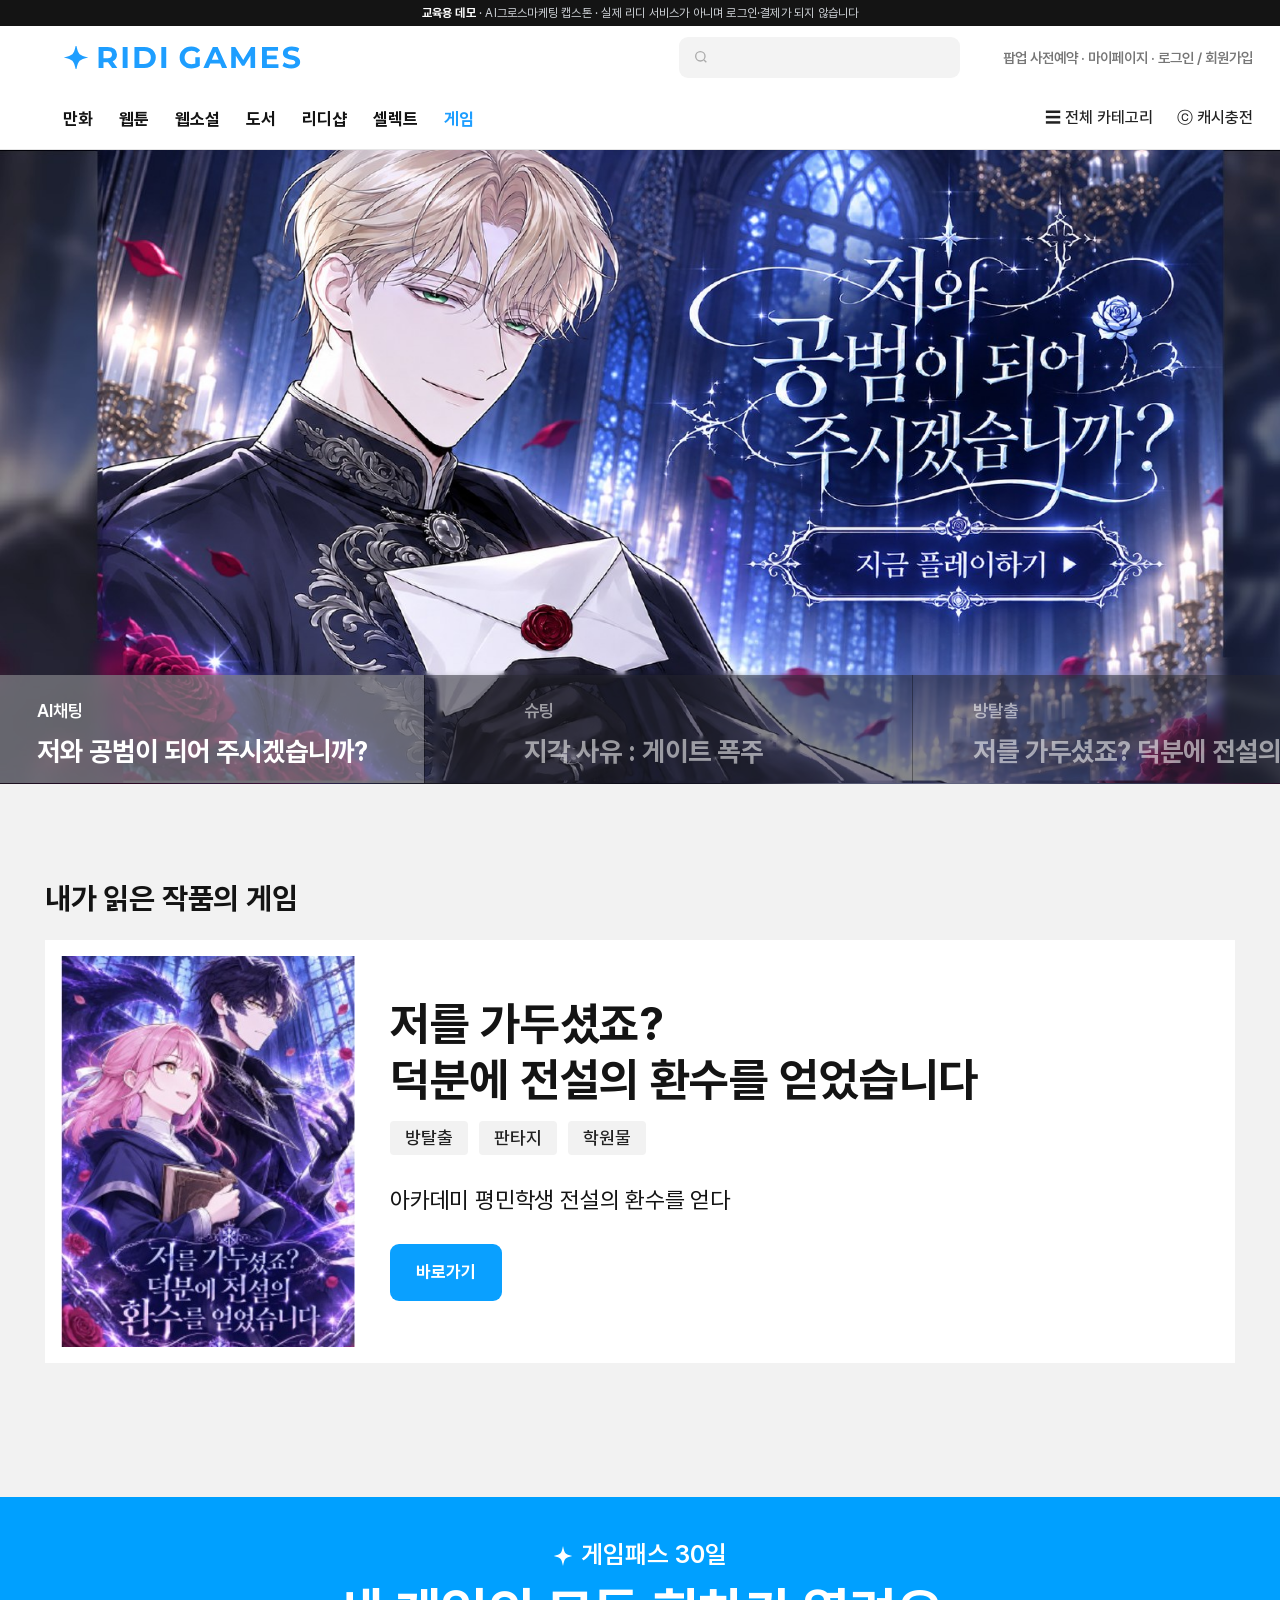
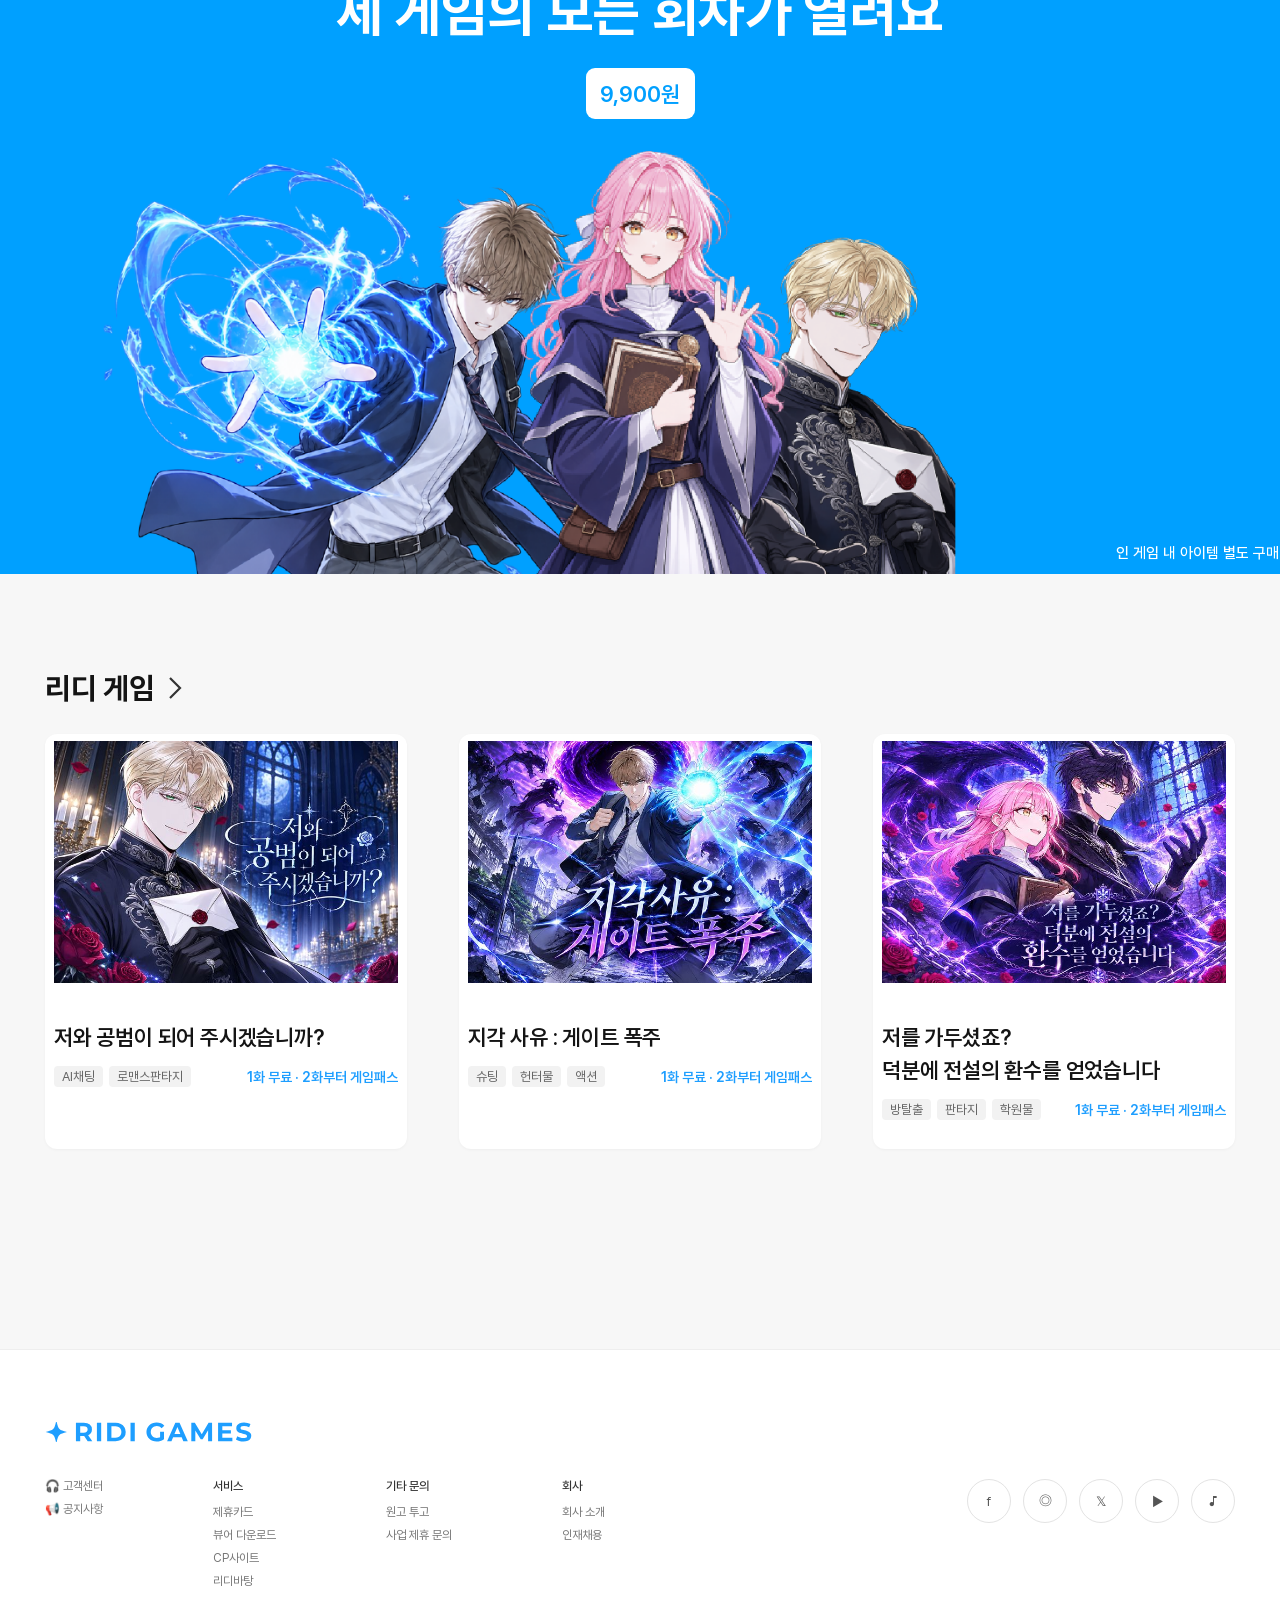
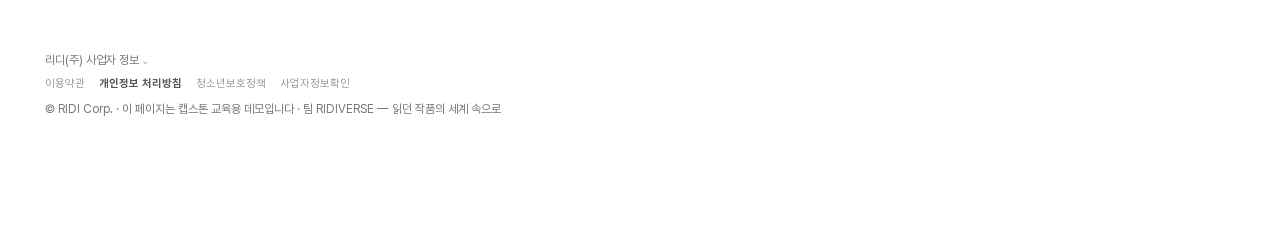
==== index.html @ 065c08db "65차 2차: 글꼴 Pretendard·목업 치수 맞춤 · 메인 배너 3게임 자동 슬라이드 · 설명문 · 패스 띠 그림 재절단 · 카드 크기 통일 · 마이페이지 그림 채우기 Co-" ====
<!doctype html>
<html lang="ko"><head><meta charset="utf-8"><meta name="viewport" content="width=1240">
<title>리디 게임 (교육용 데모)</title><meta name="robots" content="noindex">
<link rel="stylesheet" href="assets/fonts/pretendard/pretendard.css">
<link rel="stylesheet" href="assets/css/site.css"><script src="assets/js/demo.js"></script></head>
<body>
<div id="hd"></div>
<!-- 히어로: 3게임 자동 슬라이드(5초) · 그림은 HERO 배열의 img만 바꾸면 교체됨(1920×760, 가운데 1350px에 그림) -->
<section class="hero" id="hero" aria-label="추천 게임" aria-roledescription="carousel">
  <div class="hs-track" id="hsTrack"></div>
  <div class="hs-tabs" id="hsTabs" role="tablist"></div>
</section>
<section class="sec1"><div class="wrap">
  <h2 class="h2">내가 읽은 작품의 게임</h2>
  <div class="read"><img src="assets/img/cover_escape_v.jpg" alt="">
    <div class="tx"><h3>저를 가두셨죠?<br>덕분에 전설의 환수를 얻었습니다</h3><div class="chips"><span>방탈출</span><span>판타지</span><span>학원물</span></div>
      <p class="desc">아카데미 평민학생 전설의 환수를 얻다</p>
      <a class="btn-b" href="detail.html?g=escape" data-detail="escape">바로가기</a></div></div>
</div></section>
<section class="pass" id="passBand" role="button" aria-label="게임패스 안내">
  <p class="k"><img src="assets/brand/ridigames_mark_white.svg" alt="">게임패스 30일</p><p class="h">세 게임의 모든 회차가 열려요</p><button class="pill">9,900원</button>
  <div class="art"></div><p class="note">인 게임 내 아이템 별도 구매</p>
</section>
<section class="sec3"><div class="wrap">
  <h2 class="h2">리디 게임 <svg width="16" height="26" viewBox="0 0 16 26" fill="none" stroke="#333" stroke-width="2.2" style="margin-left:6px"><path d="M3 3l10 10L3 23"/></svg></h2>
  <div class="cards">
    <a href="detail.html?g=chat" data-detail="chat"><img src="assets/img/thumb_chat.jpg" alt="저와 공범이 되어 주시겠습니까?"><div class="ci"><p class="t">저와 공범이 되어 주시겠습니까?</p><div class="row"><div class="tg"><span>AI채팅</span><span>로맨스판타지</span></div><p class="f">1화 무료 · 2화부터 게임패스</p></div></div></a>
    <a href="detail.html?g=shoot" data-detail="shoot"><img src="assets/img/thumb_shoot.jpg" alt="지각 사유 : 게이트 폭주"><div class="ci"><p class="t">지각 사유 : 게이트 폭주</p><div class="row"><div class="tg"><span>슈팅</span><span>헌터물</span><span>액션</span></div><p class="f">1화 무료 · 2화부터 게임패스</p></div></div></a>
    <a href="detail.html?g=escape" data-detail="escape"><img src="assets/img/thumb_escape.jpg" alt="저를 가두셨죠?"><div class="ci"><p class="t">저를 가두셨죠?<br>덕분에 전설의 환수를 얻었습니다</p><div class="row"><div class="tg"><span>방탈출</span><span>판타지</span><span>학원물</span></div><p class="f">1화 무료 · 2화부터 게임패스</p></div></div></a>
  </div>
</div></section>
<script>
/* 히어로 슬라이드 — 민지 배너가 오면 img 경로만 바꾸면 됨 */
var HERO = [
  { g: 'chat',   img: 'assets/img/hero_chat.jpg',   label: 'AI채팅', title: '저와 공범이 되어 주시겠습니까?' },
  { g: 'shoot',  img: 'assets/img/hero_shoot.jpg',  label: '슈팅',   title: '지각 사유 : 게이트 폭주' },
  { g: 'escape', img: 'assets/img/hero_escape.jpg', label: '방탈출', title: '저를 가두셨죠? 덕분에 전설의 환수를 얻었습니다' }
];
(function () {
  var tr = document.getElementById('hsTrack'), tb = document.getElementById('hsTabs'), cur = 0, timer = null, DELAY = 5000;
  tr.innerHTML = HERO.map(function (h, i) {
    return '<div class="hs-slide" aria-hidden="' + (i ? 'true' : 'false') + '"><div class="hs-bg" style="background-image:url(' + h.img + ')"></div><div class="hs-img" style="background-image:url(' + h.img + ')"></div>' +
      '<a class="hs-link" href="detail.html?g=' + h.g + '" data-detail="' + h.g + '" aria-label="' + h.title + ' 상세"></a>' +
      '<a class="hs-play" href="ep1.html?g=' + h.g + '" data-play="' + h.g + '" aria-label="' + h.title + ' 지금 플레이하기"></a></div>';
  }).join('');
  tb.innerHTML = HERO.map(function (h, i) {
    return '<button class="hs-t' + (i ? '' : ' on') + '" role="tab" aria-selected="' + (i ? 'false' : 'true') + '" data-i="' + i + '"><small>' + h.label + '</small><b>' + h.title + '</b><i class="bar"></i></button>';
  }).join('');
  function go(i) {
    cur = (i + HERO.length) % HERO.length;
    tr.style.transform = 'translateX(' + (-100 * cur) + '%)';
    tr.querySelectorAll('.hs-slide').forEach(function (s, k) { s.setAttribute('aria-hidden', k === cur ? 'false' : 'true'); });
    tb.querySelectorAll('.hs-t').forEach(function (t, k) { t.classList.toggle('on', k === cur); t.setAttribute('aria-selected', k === cur); });
    restart();
  }
  function restart() { clearTimeout(timer); tb.classList.remove('run'); void tb.offsetWidth; tb.classList.add('run'); timer = setTimeout(function () { go(cur + 1); }, DELAY); }
  tb.addEventListener('click', function (e) { var t = e.target.closest('.hs-t'); if (t) go(+t.dataset.i); });
  var hero = document.getElementById('hero');
  hero.addEventListener('mouseenter', function () { clearTimeout(timer); tb.classList.add('paused'); });
  hero.addEventListener('mouseleave', function () { tb.classList.remove('paused'); restart(); });
  restart();
})();
</script>
<div id="ft"></div>
<script>
document.addEventListener('DOMContentLoaded', function () {
  // ① 게임 메뉴 메인 진입 (출구 QR이면 utm_content=exit)
  RD.ev('game_tab_view', { utm_source: RD.utm.utm_source || '(direct)', utm_content: RD.utm.utm_content || '(none)' });
  document.querySelectorAll('[data-detail]').forEach(function (a) {
    a.href = a.getAttribute('href') + '&from=game_home';  // 상세가 열릴 때 game_detail_view 한 번만(placement=game_home)
  });
  document.querySelectorAll('[data-play]').forEach(function (a) {
    a.addEventListener('click', function (e) { e.preventDefault(); RD.ev('play_start', { game_id: a.dataset.play, placement: 'game_home' }); var h = a.href; setTimeout(function () { location.href = h; }, 150); });
  });
  document.getElementById('passBand').addEventListener('click', function () { RD.openPass('all', 'game_home'); });
});
</script>
</body></html>
---- assets/fonts/pretendard/pretendard.css ----
/* Pretendard (SIL OFL 1.1) · 400~800 · woff2 dynamic subset */
@font-face {
	font-family: 'Pretendard';
	font-style: normal;
	font-display: swap;
	font-weight: 400;
	src: url(./w/Pretendard-Regular.subset.0.woff2) format('woff2');
	unicode-range: U+f9ca-fa0b, U+ff03-ff05, U+ff07, U+ff0a-ff0b, U+ff0d-ff19, U+ff1b, U+ff1d, U+ff20-ff5b, U+ff5d, U+ffe0-ffe3, U+ffe5-ffe6;
}
@font-face {
	font-family: 'Pretendard';
	font-style: normal;
	font-display: swap;
	font-weight: 400;
	src: url(./w/Pretendard-Regular.subset.1.woff2) format('woff2');
	unicode-range: U+d723-d728, U+d72a-d733, U+d735-d748, U+d74a-d74f, U+d752-d753, U+d755-d757, U+d75a-d75f, U+d762-d764, U+d766-d768, U+d76a-d76b, U+d76d-d76f, U+d771-d787, U+d789-d78b, U+d78d-d78f, U+d791-d797, U+d79a, U+d79c, U+d79e-d7a3, U+f900-f909, U+f90b-f92e;
}
@font-face {
	font-family: 'Pretendard';
	font-style: normal;
	font-display: swap;
	font-weight: 400;
	src: url(./w/Pretendard-Regular.subset.2.woff2) format('woff2');
	unicode-range: U+d679-d68b, U+d68e-d69e, U+d6a0, U+d6a2-d6a7, U+d6a9-d6c3, U+d6c6-d6c7, U+d6c9-d6cb, U+d6cd-d6d3, U+d6d5-d6d6, U+d6d8-d6e3, U+d6e5-d6e7, U+d6e9-d6fb, U+d6fd-d717, U+d719-d71f, U+d721-d722;
}
@font-face {
	font-family: 'Pretendard';
	font-style: normal;
	font-display: swap;
	font-weight: 400;
	src: url(./w/Pretendard-Regular.subset.3.woff2) format('woff2');
	unicode-range: U+d5bc-d5c7, U+d5ca-d5cb, U+d5cd-d5cf, U+d5d1-d5d7, U+d5d9-d5da, U+d5dc, U+d5de-d5e3, U+d5e6-d5e7, U+d5e9-d5eb, U+d5ed-d5f6, U+d5f8, U+d5fa-d5ff, U+d602-d603, U+d605-d607, U+d609-d60f, U+d612-d613, U+d616-d61b, U+d61d-d637, U+d63a-d63b, U+d63d-d63f, U+d641-d647, U+d64a-d64c, U+d64e-d653, U+d656-d657, U+d659-d65b, U+d65d-d666, U+d668, U+d66a-d678;
}
@font-face {
	font-family: 'Pretendard';
	font-style: normal;
	font-display: swap;
	font-weight: 400;
	src: url(./w/Pretendard-Regular.subset.4.woff2) format('woff2');
	unicode-range: U+d507, U+d509-d50b, U+d50d-d513, U+d515-d53b, U+d53e-d53f, U+d541-d543, U+d545-d54c, U+d54e, U+d550, U+d552-d557, U+d55a-d55b, U+d55d-d55f, U+d561-d564, U+d566-d567, U+d56a, U+d56c, U+d56e-d573, U+d576-d577, U+d579-d583, U+d585-d586, U+d58a-d5a4, U+d5a6-d5bb;
}
@font-face {
	font-family: 'Pretendard';
	font-style: normal;
	font-display: swap;
	font-weight: 400;
	src: url(./w/Pretendard-Regular.subset.5.woff2) format('woff2');
	unicode-range: U+d464-d477, U+d47a-d47b, U+d47d-d47f, U+d481-d487, U+d489-d48a, U+d48c, U+d48e-d4e7, U+d4e9-d503, U+d505-d506;
}
@font-face {
	font-family: 'Pretendard';
	font-style: normal;
	font-display: swap;
	font-weight: 400;
	src: url(./w/Pretendard-Regular.subset.6.woff2) format('woff2');
	unicode-range: U+d3bf-d3c7, U+d3ca-d3cf, U+d3d1-d3eb, U+d3ee-d3ef, U+d3f1-d3f3, U+d3f5-d3fb, U+d3fd-d400, U+d402-d45b, U+d45d-d463;
}
@font-face {
	font-family: 'Pretendard';
	font-style: normal;
	font-display: swap;
	font-weight: 400;
	src: url(./w/Pretendard-Regular.subset.7.woff2) format('woff2');
	unicode-range: U+d2ff, U+d302-d304, U+d306-d30b, U+d30f, U+d311-d313, U+d315-d31b, U+d31e, U+d322-d324, U+d326-d327, U+d32a-d32b, U+d32d-d32f, U+d331-d337, U+d339-d33c, U+d33e-d37b, U+d37e-d37f, U+d381-d383, U+d385-d38b, U+d38e-d390, U+d392-d397, U+d39a-d39b, U+d39d-d39f, U+d3a1-d3a7, U+d3a9-d3aa, U+d3ac, U+d3ae-d3b3, U+d3b5-d3b7, U+d3b9-d3bb, U+d3bd-d3be;
}
@font-face {
	font-family: 'Pretendard';
	font-style: normal;
	font-display: swap;
	font-weight: 400;
	src: url(./w/Pretendard-Regular.subset.8.woff2) format('woff2');
	unicode-range: U+d257-d27f, U+d281-d29b, U+d29d-d29f, U+d2a1-d2ab, U+d2ad-d2b7, U+d2ba-d2bb, U+d2bd-d2bf, U+d2c1-d2c7, U+d2c9-d2ef, U+d2f2-d2f3, U+d2f5-d2f7, U+d2f9-d2fe;
}
@font-face {
	font-family: 'Pretendard';
	font-style: normal;
	font-display: swap;
	font-weight: 400;
	src: url(./w/Pretendard-Regular.subset.9.woff2) format('woff2');
	unicode-range: U+d1b4, U+d1b6-d1f3, U+d1f5-d22b, U+d22e-d22f, U+d231-d233, U+d235-d23b, U+d23d-d240, U+d242-d256;
}
@font-face {
	font-family: 'Pretendard';
	font-style: normal;
	font-display: swap;
	font-weight: 400;
	src: url(./w/Pretendard-Regular.subset.10.woff2) format('woff2');
	unicode-range: U+d105-d12f, U+d132-d133, U+d135-d137, U+d139-d13f, U+d141-d142, U+d144, U+d146-d14b, U+d14e-d14f, U+d151-d153, U+d155-d15b, U+d15e-d187, U+d189-d19f, U+d1a2-d1a3, U+d1a5-d1a7, U+d1a9-d1af, U+d1b2-d1b3;
}
@font-face {
	font-family: 'Pretendard';
	font-style: normal;
	font-display: swap;
	font-weight: 400;
	src: url(./w/Pretendard-Regular.subset.11.woff2) format('woff2');
	unicode-range: U+d04b-d04f, U+d051-d057, U+d059-d06b, U+d06d-d06f, U+d071-d073, U+d075-d07b, U+d07e-d0a3, U+d0a6-d0a7, U+d0a9-d0ab, U+d0ad-d0b3, U+d0b6, U+d0b8, U+d0ba-d0bf, U+d0c2-d0c3, U+d0c5-d0c7, U+d0c9-d0cf, U+d0d2, U+d0d6-d0db, U+d0de-d0df, U+d0e1-d0e3, U+d0e5-d0eb, U+d0ee-d0f0, U+d0f2-d104;
}
@font-face {
	font-family: 'Pretendard';
	font-style: normal;
	font-display: swap;
	font-weight: 400;
	src: url(./w/Pretendard-Regular.subset.12.woff2) format('woff2');
	unicode-range: U+cfa2-cfc3, U+cfc5-cfdf, U+cfe2-cfe3, U+cfe5-cfe7, U+cfe9-cff4, U+cff6-cffb, U+cffd-cfff, U+d001-d003, U+d005-d017, U+d019-d033, U+d036-d037, U+d039-d03b, U+d03d-d04a;
}
@font-face {
	font-family: 'Pretendard';
	font-style: normal;
	font-display: swap;
	font-weight: 400;
	src: url(./w/Pretendard-Regular.subset.13.woff2) format('woff2');
	unicode-range: U+cef0-cef3, U+cef6, U+cef9-ceff, U+cf01-cf03, U+cf05-cf07, U+cf09-cf0f, U+cf11-cf12, U+cf14-cf1b, U+cf1d-cf1f, U+cf21-cf2f, U+cf31-cf53, U+cf56-cf57, U+cf59-cf5b, U+cf5d-cf63, U+cf66, U+cf68, U+cf6a-cf6f, U+cf71-cf84, U+cf86-cf8b, U+cf8d-cfa1;
}
@font-face {
	font-family: 'Pretendard';
	font-style: normal;
	font-display: swap;
	font-weight: 400;
	src: url(./w/Pretendard-Regular.subset.14.woff2) format('woff2');
	unicode-range: U+ce3c-ce57, U+ce5a-ce5b, U+ce5d-ce5f, U+ce61-ce67, U+ce6a, U+ce6c, U+ce6e-ce73, U+ce76-ce77, U+ce79-ce7b, U+ce7d-ce83, U+ce85-ce88, U+ce8a-ce8f, U+ce91-ce93, U+ce95-ce97, U+ce99-ce9f, U+cea2, U+cea4-ceab, U+cead-cee3, U+cee6-cee7, U+cee9-ceeb, U+ceed-ceef;
}
@font-face {
	font-family: 'Pretendard';
	font-style: normal;
	font-display: swap;
	font-weight: 400;
	src: url(./w/Pretendard-Regular.subset.15.woff2) format('woff2');
	unicode-range: U+cd92-cd93, U+cd96-cd97, U+cd99-cd9b, U+cd9d-cda3, U+cda6-cda8, U+cdaa-cdaf, U+cdb1-cdc3, U+cdc5-cdcb, U+cdcd-cde7, U+cde9-ce03, U+ce05-ce1f, U+ce22-ce34, U+ce36-ce3b;
}
@font-face {
	font-family: 'Pretendard';
	font-style: normal;
	font-display: swap;
	font-weight: 400;
	src: url(./w/Pretendard-Regular.subset.16.woff2) format('woff2');
	unicode-range: U+ccef-cd07, U+cd0a-cd0b, U+cd0d-cd1a, U+cd1c, U+cd1e-cd2b, U+cd2d-cd5b, U+cd5d-cd77, U+cd79-cd91;
}
@font-face {
	font-family: 'Pretendard';
	font-style: normal;
	font-display: swap;
	font-weight: 400;
	src: url(./w/Pretendard-Regular.subset.17.woff2) format('woff2');
	unicode-range: U+cc3f-cc43, U+cc46-cc47, U+cc49-cc4b, U+cc4d-cc53, U+cc55-cc58, U+cc5a-cc5f, U+cc61-cc97, U+cc9a-cc9b, U+cc9d-cc9f, U+cca1-cca7, U+ccaa, U+ccac, U+ccae-ccb3, U+ccb6-ccb7, U+ccb9-ccbb, U+ccbd-cccf, U+ccd1-cce3, U+cce5-ccee;
}
@font-face {
	font-family: 'Pretendard';
	font-style: normal;
	font-display: swap;
	font-weight: 400;
	src: url(./w/Pretendard-Regular.subset.18.woff2) format('woff2');
	unicode-range: U+cb91-cbd3, U+cbd5-cbe3, U+cbe5-cc0b, U+cc0e-cc0f, U+cc11-cc13, U+cc15-cc1b, U+cc1d-cc20, U+cc23-cc27, U+cc2a-cc2b, U+cc2d, U+cc2f, U+cc31-cc37, U+cc3a, U+cc3c;
}
@font-face {
	font-family: 'Pretendard';
	font-style: normal;
	font-display: swap;
	font-weight: 400;
	src: url(./w/Pretendard-Regular.subset.19.woff2) format('woff2');
	unicode-range: U+caf4-cb47, U+cb4a-cb90;
}
@font-face {
	font-family: 'Pretendard';
	font-style: normal;
	font-display: swap;
	font-weight: 400;
	src: url(./w/Pretendard-Regular.subset.20.woff2) format('woff2');
	unicode-range: U+ca4a-ca4b, U+ca4e-ca4f, U+ca51-ca53, U+ca55-ca5b, U+ca5d-ca60, U+ca62-ca83, U+ca85-cabb, U+cabe-cabf, U+cac1-cac3, U+cac5-cacb, U+cacd-cad0, U+cad2, U+cad4-cad8, U+cada-caf3;
}
@font-face {
	font-family: 'Pretendard';
	font-style: normal;
	font-display: swap;
	font-weight: 400;
	src: url(./w/Pretendard-Regular.subset.21.woff2) format('woff2');
	unicode-range: U+c996-c997, U+c99a-c99c, U+c99e-c9bf, U+c9c2-c9c3, U+c9c5-c9c7, U+c9c9-c9cf, U+c9d2, U+c9d4, U+c9d7-c9d8, U+c9db, U+c9de-c9df, U+c9e1-c9e3, U+c9e5-c9e6, U+c9e8-c9eb, U+c9ee-c9f0, U+c9f2-c9f7, U+c9f9-ca0b, U+ca0d-ca28, U+ca2a-ca49;
}
@font-face {
	font-family: 'Pretendard';
	font-style: normal;
	font-display: swap;
	font-weight: 400;
	src: url(./w/Pretendard-Regular.subset.22.woff2) format('woff2');
	unicode-range: U+c8e9-c8f4, U+c8f6-c8fb, U+c8fe-c8ff, U+c901-c903, U+c905-c90b, U+c90e-c910, U+c912-c917, U+c919-c92b, U+c92d-c94f, U+c951-c953, U+c955-c96b, U+c96d-c973, U+c975-c987, U+c98a-c98b, U+c98d-c98f, U+c991-c995;
}
@font-face {
	font-family: 'Pretendard';
	font-style: normal;
	font-display: swap;
	font-weight: 400;
	src: url(./w/Pretendard-Regular.subset.23.woff2) format('woff2');
	unicode-range: U+c841-c84b, U+c84d-c86f, U+c872-c873, U+c875-c877, U+c879-c87f, U+c882-c884, U+c887-c88a, U+c88d-c8c3, U+c8c5-c8df, U+c8e1-c8e8;
}
@font-face {
	font-family: 'Pretendard';
	font-style: normal;
	font-display: swap;
	font-weight: 400;
	src: url(./w/Pretendard-Regular.subset.24.woff2) format('woff2');
	unicode-range: U+c779-c77b, U+c77e-c782, U+c786, U+c78b, U+c78d, U+c78f, U+c792-c793, U+c795, U+c797, U+c799-c79f, U+c7a2, U+c7a7-c7ab, U+c7ae-c7bb, U+c7bd-c7c0, U+c7c2-c7c7, U+c7c9-c7dc, U+c7de-c7ff, U+c802-c803, U+c805-c807, U+c809, U+c80b-c80f, U+c812, U+c814, U+c817-c81b, U+c81e-c81f, U+c821-c823, U+c825-c82e, U+c830-c837, U+c839-c83b, U+c83d-c840;
}
@font-face {
	font-family: 'Pretendard';
	font-style: normal;
	font-display: swap;
	font-weight: 400;
	src: url(./w/Pretendard-Regular.subset.25.woff2) format('woff2');
	unicode-range: U+c6bb-c6bf, U+c6c2, U+c6c4, U+c6c6-c6cb, U+c6ce-c6cf, U+c6d1-c6d3, U+c6d5-c6db, U+c6dd-c6df, U+c6e1-c6e7, U+c6e9-c6eb, U+c6ed-c6ef, U+c6f1-c6f8, U+c6fa-c703, U+c705-c707, U+c709-c70b, U+c70d-c716, U+c718, U+c71a-c71f, U+c722-c723, U+c725-c727, U+c729-c734, U+c736-c73b, U+c73e-c73f, U+c741-c743, U+c745-c74b, U+c74e-c750, U+c752-c757, U+c759-c773, U+c776-c777;
}
@font-face {
	font-family: 'Pretendard';
	font-style: normal;
	font-display: swap;
	font-weight: 400;
	src: url(./w/Pretendard-Regular.subset.26.woff2) format('woff2');
	unicode-range: U+c5f5-c5fb, U+c5fe, U+c602-c605, U+c607, U+c609-c60f, U+c611-c61a, U+c61c-c623, U+c626-c627, U+c629-c62b, U+c62d, U+c62f-c632, U+c636, U+c638, U+c63a-c63f, U+c642-c643, U+c645-c647, U+c649-c652, U+c656-c65b, U+c65d-c65f, U+c661-c663, U+c665-c677, U+c679-c67b, U+c67d-c693, U+c696-c697, U+c699-c69b, U+c69d-c6a3, U+c6a6, U+c6a8, U+c6aa-c6af, U+c6b2-c6b3, U+c6b5-c6b7, U+c6b9-c6ba;
}
@font-face {
	font-family: 'Pretendard';
	font-style: normal;
	font-display: swap;
	font-weight: 400;
	src: url(./w/Pretendard-Regular.subset.27.woff2) format('woff2');
	unicode-range: U+c517-c527, U+c52a-c52b, U+c52d-c52f, U+c531-c538, U+c53a, U+c53c, U+c53e-c543, U+c546-c547, U+c54b, U+c54d-c552, U+c556, U+c55a-c55b, U+c55d, U+c55f, U+c562-c563, U+c565-c567, U+c569-c56f, U+c572, U+c574, U+c576-c57b, U+c57e-c57f, U+c581-c583, U+c585-c586, U+c588-c58b, U+c58e, U+c590, U+c592-c596, U+c599-c5b3, U+c5b6-c5b7, U+c5ba, U+c5be-c5c3, U+c5ca-c5cb, U+c5cd, U+c5cf, U+c5d2-c5d3, U+c5d5-c5d7, U+c5d9-c5df, U+c5e1-c5e2, U+c5e4, U+c5e6-c5eb, U+c5ef, U+c5f1-c5f3;
}
@font-face {
	font-family: 'Pretendard';
	font-style: normal;
	font-display: swap;
	font-weight: 400;
	src: url(./w/Pretendard-Regular.subset.28.woff2) format('woff2');
	unicode-range: U+c475-c4ef, U+c4f2-c4f3, U+c4f5-c4f7, U+c4f9-c4ff, U+c502-c50b, U+c50d-c516;
}
@font-face {
	font-family: 'Pretendard';
	font-style: normal;
	font-display: swap;
	font-weight: 400;
	src: url(./w/Pretendard-Regular.subset.29.woff2) format('woff2');
	unicode-range: U+c3d0-c3d7, U+c3da-c3db, U+c3dd-c3de, U+c3e1-c3ec, U+c3ee-c3f3, U+c3f5-c42b, U+c42d-c463, U+c466-c474;
}
@font-face {
	font-family: 'Pretendard';
	font-style: normal;
	font-display: swap;
	font-weight: 400;
	src: url(./w/Pretendard-Regular.subset.30.woff2) format('woff2');
	unicode-range: U+c32b-c367, U+c36a-c36b, U+c36d-c36f, U+c371-c377, U+c37a-c37b, U+c37e-c383, U+c385-c387, U+c389-c3cf;
}
@font-face {
	font-family: 'Pretendard';
	font-style: normal;
	font-display: swap;
	font-weight: 400;
	src: url(./w/Pretendard-Regular.subset.31.woff2) format('woff2');
	unicode-range: U+c26a-c26b, U+c26d-c26f, U+c271-c273, U+c275-c27b, U+c27e-c287, U+c289-c28f, U+c291-c297, U+c299-c29a, U+c29c-c2a3, U+c2a5-c2a7, U+c2a9-c2ab, U+c2ad-c2b3, U+c2b6, U+c2b8, U+c2ba-c2bb, U+c2bd-c2db, U+c2de-c2df, U+c2e1-c2e2, U+c2e5-c2ea, U+c2ee, U+c2f0, U+c2f2-c2f5, U+c2f7, U+c2fa-c2fb, U+c2fd-c2ff, U+c301-c307, U+c309-c30c, U+c30e-c312, U+c315-c323, U+c325-c328, U+c32a;
}
@font-face {
	font-family: 'Pretendard';
	font-style: normal;
	font-display: swap;
	font-weight: 400;
	src: url(./w/Pretendard-Regular.subset.32.woff2) format('woff2');
	unicode-range: U+c1bc-c1c3, U+c1c5-c1df, U+c1e1-c1fb, U+c1fd-c203, U+c205-c20c, U+c20e, U+c210-c217, U+c21a-c21b, U+c21d-c21e, U+c221-c227, U+c229-c22a, U+c22c, U+c22e, U+c230, U+c233-c24f, U+c251-c257, U+c259-c269;
}
@font-face {
	font-family: 'Pretendard';
	font-style: normal;
	font-display: swap;
	font-weight: 400;
	src: url(./w/Pretendard-Regular.subset.33.woff2) format('woff2');
	unicode-range: U+c101-c11b, U+c11f, U+c121-c123, U+c125-c12b, U+c12e, U+c132-c137, U+c13a-c13b, U+c13d-c13f, U+c141-c147, U+c14a, U+c14c-c153, U+c155-c157, U+c159-c15b, U+c15d-c166, U+c169-c16f, U+c171-c177, U+c179-c18b, U+c18e-c18f, U+c191-c193, U+c195-c19b, U+c19d-c19e, U+c1a0, U+c1a2-c1a4, U+c1a6-c1bb;
}
@font-face {
	font-family: 'Pretendard';
	font-style: normal;
	font-display: swap;
	font-weight: 400;
	src: url(./w/Pretendard-Regular.subset.34.woff2) format('woff2');
	unicode-range: U+c049-c057, U+c059-c05b, U+c05d-c05f, U+c061-c067, U+c069-c08f, U+c091-c0ab, U+c0ae-c0af, U+c0b1-c0b3, U+c0b5, U+c0b7-c0bb, U+c0be, U+c0c2-c0c7, U+c0ca-c0cb, U+c0cd-c0cf, U+c0d1-c0d7, U+c0d9-c0da, U+c0dc, U+c0de-c0e3, U+c0e5-c0eb, U+c0ed-c0f3, U+c0f6, U+c0f8, U+c0fa-c0ff;
}
@font-face {
	font-family: 'Pretendard';
	font-style: normal;
	font-display: swap;
	font-weight: 400;
	src: url(./w/Pretendard-Regular.subset.35.woff2) format('woff2');
	unicode-range: U+bfa7-bfaf, U+bfb1-bfc4, U+bfc6-bfcb, U+bfce-bfcf, U+bfd1-bfd3, U+bfd5-bfdb, U+bfdd-c048;
}
@font-face {
	font-family: 'Pretendard';
	font-style: normal;
	font-display: swap;
	font-weight: 400;
	src: url(./w/Pretendard-Regular.subset.36.woff2) format('woff2');
	unicode-range: U+bf07, U+bf09-bf3f, U+bf41-bf4f, U+bf52-bf54, U+bf56-bfa6;
}
@font-face {
	font-family: 'Pretendard';
	font-style: normal;
	font-display: swap;
	font-weight: 400;
	src: url(./w/Pretendard-Regular.subset.37.woff2) format('woff2');
	unicode-range: U+be56, U+be58, U+be5c-be5f, U+be62-be63, U+be65-be67, U+be69-be74, U+be76-be7b, U+be7e-be7f, U+be81-be8e, U+be90, U+be92-bea7, U+bea9-becf, U+bed2-bed3, U+bed5-bed6, U+bed9-bee3, U+bee6-bf06;
}
@font-face {
	font-family: 'Pretendard';
	font-style: normal;
	font-display: swap;
	font-weight: 400;
	src: url(./w/Pretendard-Regular.subset.38.woff2) format('woff2');
	unicode-range: U+bdb0-bdd3, U+bdd5-bdef, U+bdf1-be0b, U+be0d-be0f, U+be11-be13, U+be15-be43, U+be46-be47, U+be49-be4b, U+be4d-be53;
}
@font-face {
	font-family: 'Pretendard';
	font-style: normal;
	font-display: swap;
	font-weight: 400;
	src: url(./w/Pretendard-Regular.subset.39.woff2) format('woff2');
	unicode-range: U+bd03, U+bd06, U+bd08, U+bd0a-bd0f, U+bd11-bd22, U+bd25-bd47, U+bd49-bd58, U+bd5a-bd7f, U+bd82-bd83, U+bd85-bd87, U+bd8a-bd8f, U+bd91-bd92, U+bd94, U+bd96-bd98, U+bd9a-bdaf;
}
@font-face {
	font-family: 'Pretendard';
	font-style: normal;
	font-display: swap;
	font-weight: 400;
	src: url(./w/Pretendard-Regular.subset.40.woff2) format('woff2');
	unicode-range: U+bc4e-bc83, U+bc86-bc87, U+bc89-bc8b, U+bc8d-bc93, U+bc96, U+bc98, U+bc9b-bc9f, U+bca2-bca3, U+bca5-bca7, U+bca9-bcb2, U+bcb4-bcbb, U+bcbe-bcbf, U+bcc1-bcc3, U+bcc5-bccc, U+bcce-bcd0, U+bcd2-bcd4, U+bcd6-bcf3, U+bcf7, U+bcf9-bcfb, U+bcfd-bd02;
}
@font-face {
	font-family: 'Pretendard';
	font-style: normal;
	font-display: swap;
	font-weight: 400;
	src: url(./w/Pretendard-Regular.subset.41.woff2) format('woff2');
	unicode-range: U+bb90-bba3, U+bba5-bbab, U+bbad-bbbf, U+bbc1-bbf7, U+bbfa-bbfb, U+bbfd-bbfe, U+bc01-bc07, U+bc09-bc0a, U+bc0e, U+bc10, U+bc12-bc13, U+bc17, U+bc19-bc1a, U+bc1e, U+bc20-bc23, U+bc26, U+bc28, U+bc2a-bc2c, U+bc2e-bc2f, U+bc32-bc33, U+bc35-bc37, U+bc39-bc3f, U+bc41-bc42, U+bc44, U+bc46-bc48, U+bc4a-bc4d;
}
@font-face {
	font-family: 'Pretendard';
	font-style: normal;
	font-display: swap;
	font-weight: 400;
	src: url(./w/Pretendard-Regular.subset.42.woff2) format('woff2');
	unicode-range: U+bae6-bafb, U+bafd-bb17, U+bb19-bb33, U+bb37, U+bb39-bb3a, U+bb3d-bb43, U+bb45-bb46, U+bb48, U+bb4a-bb4f, U+bb51-bb53, U+bb55-bb57, U+bb59-bb62, U+bb64-bb8f;
}
@font-face {
	font-family: 'Pretendard';
	font-style: normal;
	font-display: swap;
	font-weight: 400;
	src: url(./w/Pretendard-Regular.subset.43.woff2) format('woff2');
	unicode-range: U+ba30-ba37, U+ba3a-ba3b, U+ba3d-ba3f, U+ba41-ba47, U+ba49-ba4a, U+ba4c, U+ba4e-ba53, U+ba56-ba57, U+ba59-ba5b, U+ba5d-ba63, U+ba65-ba66, U+ba68-ba6f, U+ba71-ba73, U+ba75-ba77, U+ba79-ba84, U+ba86, U+ba88-baa7, U+baaa, U+baad-baaf, U+bab1-bab7, U+baba, U+babc, U+babe-bae5;
}
@font-face {
	font-family: 'Pretendard';
	font-style: normal;
	font-display: swap;
	font-weight: 400;
	src: url(./w/Pretendard-Regular.subset.44.woff2) format('woff2');
	unicode-range: U+b96e-b973, U+b976-b977, U+b979-b97b, U+b97d-b983, U+b986, U+b988, U+b98a-b98d, U+b98f-b9ab, U+b9ae-b9af, U+b9b1-b9b3, U+b9b5-b9bb, U+b9be, U+b9c0, U+b9c2-b9c7, U+b9ca-b9cb, U+b9cd, U+b9d2-b9d7, U+b9da, U+b9dc, U+b9df-b9e0, U+b9e2, U+b9e6-b9e7, U+b9e9-b9f3, U+b9f6, U+b9f8, U+b9fb-ba2f;
}
@font-face {
	font-family: 'Pretendard';
	font-style: normal;
	font-display: swap;
	font-weight: 400;
	src: url(./w/Pretendard-Regular.subset.45.woff2) format('woff2');
	unicode-range: U+b8bf-b8cb, U+b8cd-b8e0, U+b8e2-b8e7, U+b8ea-b8eb, U+b8ed-b8ef, U+b8f1-b8f7, U+b8fa, U+b8fc, U+b8fe-b903, U+b905-b917, U+b919-b91f, U+b921-b93b, U+b93d-b957, U+b95a-b95b, U+b95d-b95f, U+b961-b967, U+b969-b96c;
}
@font-face {
	font-family: 'Pretendard';
	font-style: normal;
	font-display: swap;
	font-weight: 400;
	src: url(./w/Pretendard-Regular.subset.46.woff2) format('woff2');
	unicode-range: U+b80d-b80f, U+b811-b817, U+b81a, U+b81c-b823, U+b826-b827, U+b829-b82b, U+b82d-b833, U+b836, U+b83a-b83f, U+b841-b85b, U+b85e-b85f, U+b861-b863, U+b865-b86b, U+b86e, U+b870, U+b872-b8af, U+b8b1-b8be;
}
@font-face {
	font-family: 'Pretendard';
	font-style: normal;
	font-display: swap;
	font-weight: 400;
	src: url(./w/Pretendard-Regular.subset.47.woff2) format('woff2');
	unicode-range: U+b74d-b75f, U+b761-b763, U+b765-b774, U+b776-b77b, U+b77e-b77f, U+b781-b783, U+b785-b78b, U+b78e, U+b792-b796, U+b79a-b79b, U+b79d-b7a7, U+b7aa, U+b7ae-b7b3, U+b7b6-b7c8, U+b7ca-b7eb, U+b7ee-b7ef, U+b7f1-b7f3, U+b7f5-b7fb, U+b7fe, U+b802-b806, U+b80a-b80b;
}
@font-face {
	font-family: 'Pretendard';
	font-style: normal;
	font-display: swap;
	font-weight: 400;
	src: url(./w/Pretendard-Regular.subset.48.woff2) format('woff2');
	unicode-range: U+b6a7-b6aa, U+b6ac-b6b0, U+b6b2-b6ef, U+b6f1-b727, U+b72a-b72b, U+b72d-b72e, U+b731-b737, U+b739-b73a, U+b73c-b743, U+b745-b74c;
}
@font-face {
	font-family: 'Pretendard';
	font-style: normal;
	font-display: swap;
	font-weight: 400;
	src: url(./w/Pretendard-Regular.subset.49.woff2) format('woff2');
	unicode-range: U+b605-b60f, U+b612-b617, U+b619-b624, U+b626-b69b, U+b69e-b6a3, U+b6a5-b6a6;
}
@font-face {
	font-family: 'Pretendard';
	font-style: normal;
	font-display: swap;
	font-weight: 400;
	src: url(./w/Pretendard-Regular.subset.50.woff2) format('woff2');
	unicode-range: U+b55f, U+b562-b583, U+b585-b59f, U+b5a2-b5a3, U+b5a5-b5a7, U+b5a9-b5b2, U+b5b5-b5ba, U+b5bd-b604;
}
@font-face {
	font-family: 'Pretendard';
	font-style: normal;
	font-display: swap;
	font-weight: 400;
	src: url(./w/Pretendard-Regular.subset.51.woff2) format('woff2');
	unicode-range: U+b4a5-b4b6, U+b4b8-b4bf, U+b4c1-b4c7, U+b4c9-b4db, U+b4de-b4df, U+b4e1-b4e2, U+b4e5-b4eb, U+b4ee, U+b4f0, U+b4f2-b513, U+b516-b517, U+b519-b51a, U+b51d-b523, U+b526, U+b528, U+b52b-b52f, U+b532-b533, U+b535-b537, U+b539-b53f, U+b541-b544, U+b546-b54b, U+b54d-b54f, U+b551-b55b, U+b55d-b55e;
}
@font-face {
	font-family: 'Pretendard';
	font-style: normal;
	font-display: swap;
	font-weight: 400;
	src: url(./w/Pretendard-Regular.subset.52.woff2) format('woff2');
	unicode-range: U+b3f8-b3fb, U+b3fd-b40f, U+b411-b417, U+b419-b41b, U+b41d-b41f, U+b421-b427, U+b42a-b42b, U+b42d-b44f, U+b452-b453, U+b455-b457, U+b459-b45f, U+b462-b464, U+b466-b46b, U+b46d-b47f, U+b481-b4a3;
}
@font-face {
	font-family: 'Pretendard';
	font-style: normal;
	font-display: swap;
	font-weight: 400;
	src: url(./w/Pretendard-Regular.subset.53.woff2) format('woff2');
	unicode-range: U+b342-b353, U+b356-b357, U+b359-b35b, U+b35d-b35e, U+b360-b363, U+b366, U+b368, U+b36a-b36d, U+b36f, U+b372-b373, U+b375-b377, U+b379-b37f, U+b381-b382, U+b384, U+b386-b38b, U+b38d-b3c3, U+b3c6-b3c7, U+b3c9-b3ca, U+b3cd-b3d3, U+b3d6, U+b3d8, U+b3da-b3f7;
}
@font-face {
	font-family: 'Pretendard';
	font-style: normal;
	font-display: swap;
	font-weight: 400;
	src: url(./w/Pretendard-Regular.subset.54.woff2) format('woff2');
	unicode-range: U+b27c-b283, U+b285-b28f, U+b292-b293, U+b295-b297, U+b29a-b29f, U+b2a1-b2a4, U+b2a7-b2a9, U+b2ab, U+b2ad-b2c7, U+b2ca-b2cb, U+b2cd-b2cf, U+b2d1-b2d7, U+b2da, U+b2dc, U+b2de-b2e3, U+b2e7, U+b2e9-b2ea, U+b2ef-b2f3, U+b2f6, U+b2f8, U+b2fa-b2fb, U+b2fd-b2fe, U+b302-b303, U+b305-b307, U+b309-b30f, U+b312, U+b316-b31b, U+b31d-b341;
}
@font-face {
	font-family: 'Pretendard';
	font-style: normal;
	font-display: swap;
	font-weight: 400;
	src: url(./w/Pretendard-Regular.subset.55.woff2) format('woff2');
	unicode-range: U+b1d6-b1e7, U+b1e9-b1fc, U+b1fe-b203, U+b206-b207, U+b209-b20b, U+b20d-b213, U+b216-b21f, U+b221-b257, U+b259-b273, U+b275-b27b;
}
@font-face {
	font-family: 'Pretendard';
	font-style: normal;
	font-display: swap;
	font-weight: 400;
	src: url(./w/Pretendard-Regular.subset.56.woff2) format('woff2');
	unicode-range: U+b120-b122, U+b126-b127, U+b129-b12b, U+b12d-b133, U+b136, U+b138, U+b13a-b13f, U+b142-b143, U+b145-b14f, U+b151-b153, U+b156-b157, U+b159-b177, U+b17a-b17b, U+b17d-b17f, U+b181-b187, U+b189-b18c, U+b18e-b191, U+b195-b1a7, U+b1a9-b1cb, U+b1cd-b1d5;
}
@font-face {
	font-family: 'Pretendard';
	font-style: normal;
	font-display: swap;
	font-weight: 400;
	src: url(./w/Pretendard-Regular.subset.57.woff2) format('woff2');
	unicode-range: U+b05f-b07b, U+b07e-b07f, U+b081-b083, U+b085-b08b, U+b08d-b097, U+b09b, U+b09d-b09f, U+b0a2-b0a7, U+b0aa, U+b0b0, U+b0b2, U+b0b6-b0b7, U+b0b9-b0bb, U+b0bd-b0c3, U+b0c6-b0c7, U+b0ca-b0cf, U+b0d1-b0df, U+b0e1-b0e4, U+b0e6-b107, U+b10a-b10b, U+b10d-b10f, U+b111-b112, U+b114-b117, U+b119-b11a, U+b11c-b11f;
}
@font-face {
	font-family: 'Pretendard';
	font-style: normal;
	font-display: swap;
	font-weight: 400;
	src: url(./w/Pretendard-Regular.subset.58.woff2) format('woff2');
	unicode-range: U+afac-afb7, U+afba-afbb, U+afbd-afbf, U+afc1-afc6, U+afca-afcc, U+afce-afd3, U+afd5-afe7, U+afe9-afef, U+aff1-b00b, U+b00d-b00f, U+b011-b013, U+b015-b01b, U+b01d-b027, U+b029-b043, U+b045-b047, U+b049, U+b04b, U+b04d-b052, U+b055-b056, U+b058-b05c, U+b05e;
}
@font-face {
	font-family: 'Pretendard';
	font-style: normal;
	font-display: swap;
	font-weight: 400;
	src: url(./w/Pretendard-Regular.subset.59.woff2) format('woff2');
	unicode-range: U+af03-af07, U+af09-af2b, U+af2e-af33, U+af35-af3b, U+af3e-af40, U+af44-af47, U+af4a-af5c, U+af5e-af63, U+af65-af7f, U+af81-afab;
}
@font-face {
	font-family: 'Pretendard';
	font-style: normal;
	font-display: swap;
	font-weight: 400;
	src: url(./w/Pretendard-Regular.subset.60.woff2) format('woff2');
	unicode-range: U+ae56-ae5b, U+ae5e-ae60, U+ae62-ae64, U+ae66-ae67, U+ae69-ae6b, U+ae6d-ae83, U+ae85-aebb, U+aebf, U+aec1-aec3, U+aec5-aecb, U+aece, U+aed0, U+aed2-aed7, U+aed9-aef3, U+aef5-af02;
}
@font-face {
	font-family: 'Pretendard';
	font-style: normal;
	font-display: swap;
	font-weight: 400;
	src: url(./w/Pretendard-Regular.subset.61.woff2) format('woff2');
	unicode-range: U+ad9c-ada3, U+ada5-adbf, U+adc1-adc3, U+adc5-adc7, U+adc9-add2, U+add4-addb, U+addd-addf, U+ade1-ade3, U+ade5-adf7, U+adfa-adfb, U+adfd-adff, U+ae02-ae07, U+ae0a, U+ae0c, U+ae0e-ae13, U+ae15-ae2f, U+ae31-ae33, U+ae35-ae37, U+ae39-ae3f, U+ae42, U+ae44, U+ae46-ae49, U+ae4b, U+ae4f, U+ae51-ae53, U+ae55;
}
@font-face {
	font-family: 'Pretendard';
	font-style: normal;
	font-display: swap;
	font-weight: 400;
	src: url(./w/Pretendard-Regular.subset.62.woff2) format('woff2');
	unicode-range: U+ace2-ace3, U+ace5-ace6, U+ace9-acef, U+acf2, U+acf4, U+acf7-acfb, U+acfe-acff, U+ad01-ad03, U+ad05-ad0b, U+ad0d-ad10, U+ad12-ad1b, U+ad1d-ad33, U+ad35-ad48, U+ad4a-ad4f, U+ad51-ad6b, U+ad6e-ad6f, U+ad71-ad72, U+ad77-ad7c, U+ad7e, U+ad80, U+ad82-ad87, U+ad89-ad8b, U+ad8d-ad8f, U+ad91-ad9b;
}
@font-face {
	font-family: 'Pretendard';
	font-style: normal;
	font-display: swap;
	font-weight: 400;
	src: url(./w/Pretendard-Regular.subset.63.woff2) format('woff2');
	unicode-range: U+ac25-ac2c, U+ac2e, U+ac30, U+ac32-ac37, U+ac39-ac3f, U+ac41-ac4c, U+ac4e-ac6f, U+ac72-ac73, U+ac75-ac76, U+ac79-ac7f, U+ac82, U+ac84-ac88, U+ac8a-ac8b, U+ac8d-ac8f, U+ac91-ac93, U+ac95-ac9b, U+ac9d-ac9e, U+aca1-aca7, U+acab, U+acad-acaf, U+acb1-acb7, U+acba-acbb, U+acbe-acc0, U+acc2-acc3, U+acc5-acdf;
}
@font-face {
	font-family: 'Pretendard';
	font-style: normal;
	font-display: swap;
	font-weight: 400;
	src: url(./w/Pretendard-Regular.subset.64.woff2) format('woff2');
	unicode-range: U+99df, U+99ed, U+99f1, U+99ff, U+9a01, U+9a08, U+9a0e-9a0f, U+9a19, U+9a2b, U+9a30, U+9a36-9a37, U+9a40, U+9a43, U+9a45, U+9a4d, U+9a55, U+9a57, U+9a5a-9a5b, U+9a5f, U+9a62, U+9a65, U+9a69-9a6a, U+9aa8, U+9ab8, U+9ad3, U+9ae5, U+9aee, U+9b1a, U+9b27, U+9b2a, U+9b31, U+9b3c, U+9b41-9b45, U+9b4f, U+9b54, U+9b5a, U+9b6f, U+9b8e, U+9b91, U+9b9f, U+9bab, U+9bae, U+9bc9, U+9bd6, U+9be4, U+9be8, U+9c0d, U+9c10, U+9c12, U+9c15, U+9c25, U+9c32, U+9c3b, U+9c47, U+9c49, U+9c57, U+9ce5, U+9ce7, U+9ce9, U+9cf3-9cf4, U+9cf6, U+9d09, U+9d1b, U+9d26, U+9d28, U+9d3b, U+9d51, U+9d5d, U+9d60-9d61, U+9d6c, U+9d72, U+9da9, U+9daf, U+9db4, U+9dc4, U+9dd7, U+9df2, U+9df8-9dfa, U+9e1a, U+9e1e, U+9e75, U+9e79, U+9e7d, U+9e7f, U+9e92-9e93, U+9e97, U+9e9d, U+9e9f, U+9ea5, U+9eb4-9eb5, U+9ebb, U+9ebe, U+9ec3, U+9ecd-9ece, U+9ed4, U+9ed8, U+9edb-9edc, U+9ede, U+9ee8, U+9ef4, U+9f07-9f08, U+9f0e, U+9f13, U+9f20, U+9f3b, U+9f4a-9f4b, U+9f4e, U+9f52, U+9f5f, U+9f61, U+9f67, U+9f6a, U+9f6c, U+9f77, U+9f8d, U+9f90, U+9f95, U+9f9c, U+ac02-ac03, U+ac05-ac06, U+ac09-ac0f, U+ac17-ac18, U+ac1b, U+ac1e-ac1f, U+ac21-ac23;
}
@font-face {
	font-family: 'Pretendard';
	font-style: normal;
	font-display: swap;
	font-weight: 400;
	src: url(./w/Pretendard-Regular.subset.65.woff2) format('woff2');
	unicode-range: U+338c-339c, U+339f-33a0, U+33a2-33cb, U+33cf-33d0, U+33d3, U+33d6, U+33d8, U+33db-33dd, U+4e01, U+4e03, U+4e07-4e08, U+4e11, U+4e14-4e15, U+4e18-4e19, U+4e1e, U+4e32, U+4e38-4e39, U+4e42-4e43, U+4e45, U+4e4d-4e4f, U+4e56, U+4e58-4e59, U+4e5d-4e5e, U+4e6b, U+4e6d, U+4e73, U+4e76-4e77, U+4e7e, U+4e82, U+4e86, U+4e88, U+4e8e, U+4e90-4e92, U+4e94-4e95, U+4e98, U+4e9b, U+4e9e, U+4ea1-4ea2, U+4ea4-4ea6, U+4ea8, U+4eab, U+4ead-4eae, U+4eb6, U+4ec0-4ec1, U+4ec4, U+4ec7, U+4ecb, U+4ecd, U+4ed4-4ed5, U+4ed7-4ed9, U+4edd, U+4edf, U+4ee4, U+4ef0, U+4ef2, U+4ef6-4ef7, U+4efb, U+4f01, U+4f09, U+4f0b, U+4f0d-4f11, U+4f2f, U+4f34, U+4f36, U+4f38, U+4f3a, U+4f3c-4f3d;
}
@font-face {
	font-family: 'Pretendard';
	font-style: normal;
	font-display: swap;
	font-weight: 400;
	src: url(./w/Pretendard-Regular.subset.66.woff2) format('woff2');
	unicode-range: U+3136, U+3138, U+313a-3140, U+3143-3144, U+3150, U+3152, U+3154-3156, U+3158-315b, U+315d-315f, U+3162, U+3164-318c, U+318e, U+3200-321b, U+3231, U+3239, U+3251-325a, U+3260-327b, U+327e-327f, U+328a-3290, U+3294, U+329e, U+32a5, U+3380-3384, U+3388-338b;
}
@font-face {
	font-family: 'Pretendard';
	font-style: normal;
	font-display: swap;
	font-weight: 400;
	src: url(./w/Pretendard-Regular.subset.67.woff2) format('woff2');
	unicode-range: U+2f7d, U+2f7f-2f8b, U+2f8e-2f90, U+2f92-2f97, U+2f99-2fa0, U+2fa2-2fa3, U+2fa5-2fa9, U+2fac-2fb1, U+2fb3-2fbc, U+2fc1-2fca, U+2fcd-2fd4, U+3003, U+3012-3019, U+301c, U+301e-3020, U+3036, U+3041, U+3043, U+3045, U+3047, U+3049, U+304e, U+3050, U+3052, U+3056, U+305a, U+305c, U+305e, U+3062, U+3065, U+306c, U+3070-307d, U+3080, U+3085, U+3087, U+308e, U+3090-3091, U+30a1, U+30a5, U+30a9, U+30ae, U+30b1-30b2, U+30b4, U+30b6, U+30bc-30be, U+30c2, U+30c5, U+30cc, U+30d2, U+30d4, U+30d8-30dd, U+30e4, U+30e6, U+30e8, U+30ee, U+30f0-30f2, U+30f4-30f6, U+3133, U+3135;
}
@font-face {
	font-family: 'Pretendard';
	font-style: normal;
	font-display: swap;
	font-weight: 400;
	src: url(./w/Pretendard-Regular.subset.68.woff2) format('woff2');
	unicode-range: U+2541-254b, U+25a4-25a9, U+25b1, U+25b5, U+25b9, U+25bf, U+25c1, U+25c3, U+25c9-25ca, U+25cc, U+25ce, U+25d0-25d1, U+25e6, U+25ef, U+260f, U+261d, U+261f, U+262f, U+2660, U+2664, U+2667-2669, U+266d, U+266f, U+2716, U+271a, U+273d, U+2756, U+2776-277f, U+278a-2793, U+2963, U+2965, U+2ac5-2ac6, U+2acb-2acc, U+2f00, U+2f04, U+2f06, U+2f08, U+2f0a-2f0b, U+2f11-2f12, U+2f14, U+2f17-2f18, U+2f1c-2f1d, U+2f1f-2f20, U+2f23-2f26, U+2f28-2f29, U+2f2b, U+2f2d, U+2f2f-2f32, U+2f38, U+2f3c-2f40, U+2f42-2f4c, U+2f4f-2f52, U+2f54-2f58, U+2f5a-2f66, U+2f69-2f70, U+2f72-2f76, U+2f78, U+2f7a-2f7c;
}
@font-face {
	font-family: 'Pretendard';
	font-style: normal;
	font-display: swap;
	font-weight: 400;
	src: url(./w/Pretendard-Regular.subset.69.woff2) format('woff2');
	unicode-range: U+2479-2487, U+249c-24d1, U+24d3-24d7, U+24d9-24e9, U+24eb-24f4, U+2500-2501, U+2503, U+250c-2513, U+2515-2516, U+2518-2540;
}
@font-face {
	font-family: 'Pretendard';
	font-style: normal;
	font-display: swap;
	font-weight: 400;
	src: url(./w/Pretendard-Regular.subset.70.woff2) format('woff2');
	unicode-range: U+215b-215e, U+2162-2169, U+2170-2179, U+2195-2199, U+21b0-21b4, U+21bc, U+21c0, U+21c4-21c5, U+21cd, U+21cf-21d4, U+21e0-21e3, U+21e6-21e9, U+2200, U+2202-2203, U+2206-2209, U+220b-220c, U+220f, U+2211, U+2213, U+221a, U+221d-2220, U+2222, U+2225-2227, U+2229-222c, U+222e, U+2234-2237, U+223d, U+2243, U+2245, U+2248, U+2250-2253, U+225a, U+2260-2262, U+2264-2267, U+226a-226b, U+226e-2273, U+2276-2277, U+2279-227b, U+2280-2287, U+228a-228b, U+2295-2297, U+22a3-22a5, U+22bb-22bc, U+22ce-22cf, U+22da-22db, U+22ee-22ef, U+2306, U+2312, U+2314, U+2467-2478;
}
@font-face {
	font-family: 'Pretendard';
	font-style: normal;
	font-display: swap;
	font-weight: 400;
	src: url(./w/Pretendard-Regular.subset.71.woff2) format('woff2');
	unicode-range: U+81-82, U+84, U+a2-a5, U+a7-a8, U+aa, U+ac, U+b1-b3, U+b6, U+b8-ba, U+bc-be, U+c0, U+c2, U+c6-cb, U+ce-d0, U+d4, U+d8-d9, U+db-dc, U+de-df, U+e6, U+eb, U+ee-f0, U+f4, U+f7-f9, U+fb, U+fe-ff, U+111, U+126-127, U+132-133, U+138, U+13f-142, U+149-14b, U+152-153, U+166-167, U+2bc, U+2c7, U+2d0, U+2d8-2d9, U+2db-2dd, U+391-394, U+396-3a1, U+3a3-3a9, U+3b2-3b6, U+3b8, U+3bc, U+3be-3c1, U+3c3-3c9, U+2010, U+2015-2016, U+2018-2019, U+201b, U+201f-2021, U+2025, U+2030, U+2033-2036, U+203c, U+203e, U+2042, U+2074, U+207a-207f, U+2081-2084, U+2109, U+2113, U+2116, U+2121, U+2126, U+212b, U+2153-2154;
}
@font-face {
	font-family: 'Pretendard';
	font-style: normal;
	font-display: swap;
	font-weight: 400;
	src: url(./w/Pretendard-Regular.subset.72.woff2) format('woff2');
	unicode-range: U+e8, U+2da, U+2160, U+2194, U+3054, U+3058, U+306d, U+3086, U+308d, U+30ac, U+30bb, U+30c4, U+30cd-30ce, U+30e2, U+3132, U+3146, U+3149, U+339d, U+4e3b, U+4f0a, U+4fdd, U+4fe1, U+5409, U+540c, U+5834, U+592a-592b, U+5b9a, U+5dde, U+5e0c, U+5e73, U+5f0f, U+60f3, U+653f, U+661f, U+662f, U+667a, U+683c, U+6b4c, U+6c11, U+767c, U+76ee, U+76f4, U+77f3, U+79d1, U+7a7a, U+7b2c, U+7d22, U+8207, U+8a00, U+8a71, U+9280, U+9580, U+958b, U+96c6, U+9762, U+98df, U+9ed1, U+ac2d, U+adc8, U+add3, U+af48, U+b014, U+b134-b135, U+b158, U+b2aa, U+b35f, U+b6a4, U+b9cf, U+bb63, U+bd23, U+be91, U+c29b, U+c3f4, U+c42c, U+c55c, U+c573, U+c58f, U+c78c, U+c7dd, U+c8f5, U+cad1, U+cc48, U+cf10, U+cf20, U+d03c, U+d07d, U+d2a0, U+d30e, U+d38d, U+d3a8, U+d3c8, U+d5e5, U+d5f9, U+d6e4, U+f90a, U+ff02, U+ff1c;
}
@font-face {
	font-family: 'Pretendard';
	font-style: normal;
	font-display: swap;
	font-weight: 400;
	src: url(./w/Pretendard-Regular.subset.73.woff2) format('woff2');
	unicode-range: U+3b1, U+2466, U+25a1, U+25a3, U+261c, U+3008-3009, U+305b, U+305d, U+3069, U+30a7, U+30ba, U+30cf, U+30ef, U+3151, U+3157, U+4e4b, U+4e5f, U+4e8c, U+4eca, U+4ed6, U+4f5b, U+50cf, U+5149, U+5165, U+5171, U+5229, U+529b, U+5316, U+539f, U+53f2, U+571f, U+5728, U+58eb, U+591c, U+5b78, U+5c11, U+5c55, U+5ddd, U+5e02, U+5fb7, U+60c5, U+610f, U+611f, U+6625, U+66f8, U+6797, U+679c, U+682a, U+6d2a, U+706b, U+7406, U+767b, U+76f8, U+77e5, U+7acb, U+898b, U+8a69, U+8def, U+8fd1, U+901a, U+90e8, U+91cd, U+975e, U+ae14, U+ae6c, U+aec0, U+afc7, U+afc9, U+b01c, U+b028, U+b308, U+b311, U+b314, U+b31c, U+b524, U+b560, U+b764, U+b920, U+b9e3, U+bd48, U+be7d, U+c0db, U+c231, U+c270, U+c2e3, U+c37d, U+c3ed, U+c530, U+c6a5, U+c6dc, U+c7a4, U+c954, U+c974, U+d000, U+d565, U+d667, U+d6c5, U+d79d, U+ff1e;
}
@font-face {
	font-family: 'Pretendard';
	font-style: normal;
	font-display: swap;
	font-weight: 400;
	src: url(./w/Pretendard-Regular.subset.74.woff2) format('woff2');
	unicode-range: U+131, U+2032, U+2465, U+2642, U+3048, U+3051, U+3083-3084, U+308f, U+30c0, U+30d1, U+30d3, U+30d6, U+30df, U+30e7, U+3153, U+4e16, U+4e8b, U+4ee5, U+5206, U+52a0, U+52d5, U+53e4, U+53ef, U+54c1, U+57ce, U+597d, U+5b8c, U+5ea6, U+5f8c, U+5f97, U+6210, U+6240, U+624b, U+6728, U+6bd4, U+7236, U+7269, U+7279, U+738b, U+7528, U+7530, U+767e, U+798f, U+8005, U+8a18, U+90fd, U+91cc, U+9577, U+9593, U+98a8, U+ac20, U+acf6, U+ad90, U+af5d, U+af80, U+afcd, U+aff0, U+b0a1, U+b0b5, U+b1fd, U+b2fc, U+b380, U+b51b, U+b584, U+b5b3, U+b8fd, U+b93c, U+b9f4, U+bb44, U+bc08, U+bc27, U+bc49, U+be55, U+be64, U+bfb0, U+bfc5, U+c178, U+c21f, U+c314, U+c4f1, U+c58d, U+c664, U+c698, U+c6a7, U+c6c1, U+c9ed, U+cac0, U+cacc, U+cad9, U+ccb5, U+cdcc, U+d0e4, U+d143, U+d320, U+d330, U+d54d, U+ff06, U+ff1f, U+ff5e;
}
@font-face {
	font-family: 'Pretendard';
	font-style: normal;
	font-display: swap;
	font-weight: 400;
	src: url(./w/Pretendard-Regular.subset.75.woff2) format('woff2');
	unicode-range: U+b4, U+20a9, U+20ac, U+2190, U+24d8, U+2502, U+2514, U+2592, U+25c7-25c8, U+2663, U+3060, U+3064, U+3081, U+3088, U+30a3, U+30a6, U+30aa, U+30b5, U+30c7, U+30ca-30cb, U+30d0, U+30e3, U+30e5, U+339e, U+4e09, U+4eac, U+4f5c, U+5167-5168, U+516c, U+51fa, U+5408, U+540d, U+591a, U+5b57, U+6211, U+65b9, U+660e, U+6642, U+6700, U+6b63, U+6e2f, U+7063, U+7532, U+793e, U+81ea, U+8272, U+82b1, U+897f, U+8eca, U+91ce, U+ac38, U+ad76, U+ae84, U+aecc, U+b07d, U+b0b1, U+b215, U+b2a0, U+b310, U+b3d7, U+b52a, U+b618, U+b775, U+b797, U+bcd5, U+bd59, U+be80, U+bea8, U+bed1, U+bee4-bee5, U+c060, U+c2ef, U+c329, U+c3dc, U+c597, U+c5bd, U+c5e5, U+c69c, U+c9d6, U+ca29, U+ca5c, U+ca84, U+cc39, U+cc3b, U+ce89, U+cee5, U+cf65, U+cf85, U+d058, U+d145, U+d22d, U+d325, U+d37d, U+d3ad, U+d769, U+ff0c;
}
@font-face {
	font-family: 'Pretendard';
	font-style: normal;
	font-display: swap;
	font-weight: 400;
	src: url(./w/Pretendard-Regular.subset.76.woff2) format('woff2');
	unicode-range: U+2161, U+2228, U+2299, U+2464, U+2517, U+2640, U+3042, U+304a, U+3053, U+3061, U+307f, U+3082, U+308c, U+3092, U+30a8, U+30ab, U+30ad, U+30b0, U+30b3, U+30b7, U+30c1, U+30c6, U+30c9, U+30d5, U+30d7, U+30de, U+30e0-30e1, U+30ec-30ed, U+4e0b, U+4e0d, U+4ee3, U+53f0, U+548c, U+5b89, U+5bb6, U+5c0f, U+611b, U+6771, U+6aa2, U+6bcd, U+6c34, U+6cd5, U+6d77, U+767d, U+795e, U+8ecd, U+9999, U+9ad8, U+ac07, U+ac1a, U+ac40, U+ad0c, U+ad88, U+ada4, U+ae01, U+ae65, U+aebd, U+aec4, U+afe8, U+b139, U+b205, U+b383, U+b38c, U+b42c, U+b461, U+b55c, U+b78f, U+b8fb, U+b9f7, U+bafc, U+bc99, U+bed8, U+bfcd, U+c0bf, U+c0f9, U+c167, U+c204, U+c20f, U+c22f, U+c258, U+c298, U+c2bc, U+c388, U+c501, U+c50c, U+c5b9, U+c5ce, U+c641, U+c648, U+c73d, U+ca50, U+ca61, U+cc4c, U+ceac, U+d0d4, U+d5f7, U+d6d7, U+ff1a;
}
@font-face {
	font-family: 'Pretendard';
	font-style: normal;
	font-display: swap;
	font-weight: 400;
	src: url(./w/Pretendard-Regular.subset.77.woff2) format('woff2');
	unicode-range: U+2103, U+2463, U+25c6, U+25cb, U+266c, U+3001, U+300a, U+3046, U+304c-304d, U+304f, U+3055, U+3059, U+3063, U+3066-3068, U+306f, U+3089, U+30b8, U+30bf, U+314f, U+4e0a, U+570b, U+5730, U+5916, U+5929, U+5c71, U+5e74, U+5fc3, U+601d, U+6027, U+63d0, U+6709, U+6734, U+751f, U+7684, U+82f1, U+9053, U+91d1, U+97f3, U+ac2f, U+ac4d, U+adc4, U+ade4, U+ae41, U+ae4d-ae4e, U+aed1, U+afb9, U+b0e0, U+b299, U+b365, U+b46c, U+b480, U+b4c8, U+b7b4, U+b819, U+b918, U+baab, U+bab9, U+be8f, U+bed7, U+c0ec, U+c19f, U+c1a5, U+c3d9, U+c464, U+c53d, U+c553, U+c570, U+c5cc, U+c633, U+c6a4, U+c7a3, U+c7a6, U+c886, U+c9d9-c9da, U+c9ec, U+ca0c, U+cc21, U+cd1b, U+cd78, U+cdc4, U+cef8, U+cfe4, U+d0a5, U+d0b5, U+d0ec, U+d15d, U+d188, U+d23c, U+d2ac, U+d729, U+d79b, U+ff01, U+ff08-ff09, U+ff5c;
}
@font-face {
	font-family: 'Pretendard';
	font-style: normal;
	font-display: swap;
	font-weight: 400;
	src: url(./w/Pretendard-Regular.subset.78.woff2) format('woff2');
	unicode-range: U+2039-203a, U+223c, U+25b3, U+25b7, U+25bd, U+25cf, U+266a, U+3002, U+300b, U+304b, U+3057, U+305f, U+306a-306b, U+307e, U+308a-308b, U+3093, U+30a2, U+30af, U+30b9, U+30c3, U+30c8, U+30e9-30eb, U+33a1, U+4e00, U+524d, U+5357, U+5b50, U+7121, U+884c, U+9751, U+ac94, U+aebe, U+aecd, U+af08, U+af41, U+af49, U+b010, U+b053, U+b109, U+b11b, U+b128, U+b154, U+b291, U+b2e6, U+b301, U+b385, U+b525, U+b5b4, U+b729, U+b72f, U+b738, U+b7ff, U+b837, U+b975, U+ba67, U+bb47, U+bc1f, U+bd90, U+bfd4, U+c27c, U+c324, U+c379, U+c3e0, U+c465, U+c53b, U+c58c, U+c610, U+c653, U+c6cd, U+c813, U+c82f, U+c999, U+c9e0, U+cac4, U+cad3, U+cbd4, U+cc10, U+cc22, U+ccb8, U+ccbc, U+cda5, U+ce84, U+cea3, U+cf67, U+cfe1, U+d241, U+d30d, U+d31c, U+d391, U+d401, U+d479, U+d5c9, U+d5db, U+d649, U+d6d4;
}
@font-face {
	font-family: 'Pretendard';
	font-style: normal;
	font-display: swap;
	font-weight: 400;
	src: url(./w/Pretendard-Regular.subset.79.woff2) format('woff2');
	unicode-range: U+b0, U+e9, U+2193, U+2462, U+260e, U+261e, U+300e-300f, U+3044, U+30a4, U+30fb-30fc, U+314d, U+5973, U+6545, U+6708, U+7537, U+ac89, U+ac9c, U+acc1, U+ad04, U+ad75, U+ad7d, U+ae45, U+ae61, U+af42, U+b0ab, U+b0af, U+b0b3, U+b12c, U+b194, U+b1a8, U+b220, U+b258, U+b284, U+b2ff, U+b315, U+b371, U+b3d4-b3d5, U+b460, U+b527, U+b534, U+b810, U+b818, U+b98e, U+ba55, U+bbac, U+bc0b, U+bc40, U+bca1, U+bccd, U+bd93, U+be54, U+be5a, U+bf08, U+bf50, U+bf55, U+bfdc, U+c0c0, U+c0d0, U+c0f4, U+c100, U+c11e, U+c170, U+c20d, U+c274, U+c290, U+c308, U+c369, U+c539, U+c587, U+c5ff, U+c6ec, U+c70c, U+c7ad, U+c7c8, U+c83c, U+c881, U+cb48, U+cc60, U+ce69, U+ce6b, U+ce75, U+cf04, U+cf08, U+cf55, U+cf70, U+cffc, U+d0b7, U+d1a8, U+d2c8, U+d384, U+d47c, U+d48b, U+d5dd, U+d5e8, U+d720, U+d759, U+f981;
}
@font-face {
	font-family: 'Pretendard';
	font-style: normal;
	font-display: swap;
	font-weight: 400;
	src: url(./w/Pretendard-Regular.subset.80.woff2) format('woff2');
	unicode-range: U+e0, U+e2, U+395, U+3b7, U+3ba, U+2460-2461, U+25a0, U+3010-3011, U+306e, U+30f3, U+314a, U+314c, U+5927, U+65b0, U+7e41, U+97d3, U+9ad4, U+ad49, U+ae0b, U+ae0d, U+ae43, U+ae5d, U+aecf, U+af3c, U+af64, U+afd4, U+b080, U+b084, U+b0c5, U+b10c, U+b1e8, U+b2ac, U+b36e, U+b451, U+b515, U+b540, U+b561, U+b6ab, U+b6b1, U+b72c, U+b730, U+b744, U+b800, U+b8ec, U+b8f0, U+b904, U+b968, U+b96d, U+b987, U+b9d9, U+bb36, U+bb49, U+bc2d, U+bc43, U+bcf6, U+bd89, U+be57, U+be61, U+bed4, U+c090, U+c130, U+c148, U+c19c, U+c2f9, U+c36c, U+c37c, U+c384, U+c3df, U+c575, U+c584, U+c660, U+c719, U+c816, U+ca4d, U+ca54, U+cabc, U+cb49, U+cc14, U+cff5, U+d004, U+d038, U+d0b4, U+d0d3, U+d0e0, U+d0ed, U+d131, U+d1b0, U+d31f, U+d33d, U+d3a0, U+d3ab, U+d514, U+d584, U+d6a1, U+d6cc, U+d749, U+d760, U+d799;
}
@font-face {
	font-family: 'Pretendard';
	font-style: normal;
	font-display: swap;
	font-weight: 400;
	src: url(./w/Pretendard-Regular.subset.81.woff2) format('woff2');
	unicode-range: U+24, U+60, U+3b9, U+3bb, U+3bd, U+2191, U+2606, U+300c-300d, U+3131, U+3134, U+3139, U+3141-3142, U+3148, U+3161, U+3163, U+321c, U+4eba, U+5317, U+ac31, U+ac77, U+ac9f, U+acb9, U+acf0-acf1, U+acfd, U+ad73, U+af3d, U+b00c, U+b04a, U+b057, U+b0c4, U+b188, U+b1cc, U+b214, U+b2db, U+b2ee, U+b304, U+b4ed, U+b518, U+b5bc, U+b625, U+b69c-b69d, U+b7ac, U+b801, U+b86c, U+b959, U+b95c, U+b985, U+ba48, U+bb58, U+bc0c, U+bc38, U+bc85, U+bc9a, U+bf40, U+c068, U+c0bd, U+c0cc, U+c12f, U+c149, U+c1e0, U+c22b, U+c22d, U+c250, U+c2fc, U+c300, U+c313, U+c370, U+c3d8, U+c557, U+c580, U+c5e3, U+c62e, U+c634, U+c6f0, U+c74d, U+c783, U+c78e, U+c796, U+c7bc, U+c92c, U+ca4c, U+cc1c, U+cc54, U+cc59, U+ce04, U+cf30, U+cfc4, U+d140, U+d321, U+d38c, U+d399, U+d54f, U+d587, U+d5d0, U+d6e8, U+d770;
}
@font-face {
	font-family: 'Pretendard';
	font-style: normal;
	font-display: swap;
	font-weight: 400;
	src: url(./w/Pretendard-Regular.subset.82.woff2) format('woff2');
	unicode-range: U+d7, U+ea, U+fc, U+2192, U+25bc, U+3000, U+3137, U+3145, U+315c, U+7f8e, U+ac13, U+ac71, U+ac90, U+acb8, U+ace7, U+ad7f, U+ae50, U+aef4, U+af34, U+afbc, U+b048, U+b09a, U+b0ad, U+b0bc, U+b113, U+b125, U+b141, U+b20c, U+b2d9, U+b2ed, U+b367, U+b369, U+b374, U+b3cb, U+b4ec, U+b611, U+b760, U+b81b, U+b834, U+b8b0, U+b8e1, U+b989, U+b9d1, U+b9e1, U+b9fa, U+ba4d, U+ba78, U+bb35, U+bb54, U+bbf9, U+bc11, U+bcb3, U+bd05, U+bd95, U+bdd4, U+be10, U+bed0, U+bf51, U+c0d8, U+c232, U+c2b7, U+c2eb, U+c378, U+c500, U+c52c, U+c549, U+c568, U+c598, U+c5c9, U+c61b, U+c639, U+c67c, U+c717, U+c78a, U+c80a, U+c90c-c90d, U+c950, U+c9e7, U+cbe4, U+cca9, U+cce4, U+cdb0, U+ce78, U+ce94, U+ce98, U+cf8c, U+d018, U+d034, U+d0f1, U+d1b1, U+d280, U+d2f8, U+d338, U+d380, U+d3b4, U+d610, U+d69f, U+d6fc, U+d758;
}
@font-face {
	font-family: 'Pretendard';
	font-style: normal;
	font-display: swap;
	font-weight: 400;
	src: url(./w/Pretendard-Regular.subset.83.woff2) format('woff2');
	unicode-range: U+e7, U+2022, U+203b, U+25c0, U+2605, U+2661, U+3147, U+318d, U+672c, U+8a9e, U+acaa, U+acbc, U+ad1c, U+ae4a, U+ae5c, U+b044, U+b054, U+b0c8-b0c9, U+b2a6, U+b2d0, U+b35c, U+b364, U+b428, U+b454, U+b465, U+b4b7, U+b4e3, U+b51c, U+b5a1, U+b784, U+b790, U+b7ab, U+b7f4, U+b82c, U+b835, U+b8e9, U+b8f8, U+b9d8, U+b9f9, U+ba5c, U+ba64, U+babd, U+bb18, U+bb3b, U+bbff, U+bc0d, U+bc45, U+bc97, U+bcbc, U+be45, U+be75, U+be7c, U+bfcc, U+c0b6, U+c0f7, U+c14b, U+c2b4, U+c30d, U+c4f8, U+c5bb, U+c5d1, U+c5e0, U+c5ee, U+c5fd, U+c606, U+c6c5, U+c6e0, U+c708, U+c81d, U+c820, U+c824, U+c878, U+c918, U+c96c, U+c9e4, U+c9f1, U+cc2e, U+cd09, U+cea1, U+cef5, U+cef7, U+cf64, U+cf69, U+cfe8, U+d035, U+d0ac, U+d230, U+d234, U+d2f4, U+d31d, U+d575, U+d578, U+d608, U+d614, U+d718, U+d751, U+d761, U+d78c, U+d790;
}
@font-face {
	font-family: 'Pretendard';
	font-style: normal;
	font-display: swap;
	font-weight: 400;
	src: url(./w/Pretendard-Regular.subset.84.woff2) format('woff2');
	unicode-range: U+2665, U+3160, U+4e2d, U+6587, U+65e5, U+ac12, U+ac14, U+ac16, U+ac81, U+ad34, U+ade0, U+ae54, U+aebc, U+af2c, U+afc0, U+afc8, U+b04c, U+b08c, U+b099, U+b0a9, U+b0ac, U+b0ae, U+b0b8, U+b123, U+b179, U+b2e5, U+b2f7, U+b4c0, U+b531, U+b538, U+b545, U+b550, U+b5a8, U+b6f0, U+b728, U+b73b, U+b7ad, U+b7ed, U+b809, U+b864, U+b86d, U+b871, U+b9bf, U+b9f5, U+ba40, U+ba4b, U+ba58, U+ba87, U+baac, U+bbc0, U+bc16, U+bc34, U+bd07, U+bd99, U+be59, U+bfd0, U+c058, U+c0e4, U+c0f5, U+c12d, U+c139, U+c228, U+c529, U+c5c7, U+c635, U+c637, U+c735, U+c77d, U+c787, U+c789, U+c8c4, U+c989, U+c98c, U+c9d0, U+c9d3, U+cc0c, U+cc99, U+cd0c, U+cd2c, U+cd98, U+cda4, U+ce59, U+ce60, U+ce6d, U+cea0, U+d0d0-d0d1, U+d0d5, U+d14d, U+d1a4, U+d29c, U+d2f1, U+d301, U+d39c, U+d3bc, U+d4e8, U+d540, U+d5ec, U+d640, U+d750;
}
@font-face {
	font-family: 'Pretendard';
	font-style: normal;
	font-display: swap;
	font-weight: 400;
	src: url(./w/Pretendard-Regular.subset.85.woff2) format('woff2');
	unicode-range: U+5e, U+25b2, U+25b6, U+314e, U+ac24, U+ace1, U+ace4, U+ae68, U+af2d, U+b0d0, U+b0e5, U+b150, U+b155, U+b193, U+b2c9, U+b2dd, U+b3c8, U+b3fc, U+b410, U+b458, U+b4dd, U+b5a0, U+b5a4, U+b5bb, U+b7b5, U+b838, U+b840, U+b86f, U+b8f9, U+b960, U+b9e5, U+bab8, U+bb50, U+bc1d, U+bc24-bc25, U+bca8, U+bcbd, U+bd04, U+bd10, U+bd24, U+be48, U+be5b, U+be68, U+c05c, U+c12c, U+c140, U+c15c, U+c168, U+c194, U+c219, U+c27d, U+c2a8, U+c2f1, U+c2f8, U+c368, U+c554-c555, U+c559, U+c564, U+c5d8, U+c5fc, U+c625, U+c65c, U+c6b1, U+c728, U+c794, U+c84c, U+c88c, U+c8e0, U+c8fd, U+c998, U+c9dd, U+cc0d, U+cc30, U+ceec, U+cf13, U+cf1c, U+cf5c, U+d050, U+d07c, U+d0a8, U+d134, U+d138, U+d154, U+d1f4, U+d2bc, U+d329, U+d32c, U+d3d0, U+d3f4, U+d3fc, U+d56b, U+d5cc, U+d600-d601, U+d639, U+d6c8, U+d754, U+d765;
}
@font-face {
	font-family: 'Pretendard';
	font-style: normal;
	font-display: swap;
	font-weight: 400;
	src: url(./w/Pretendard-Regular.subset.86.woff2) format('woff2');
	unicode-range: U+3c-3d, U+2026, U+24d2, U+314b, U+ac11, U+acf3, U+ad74, U+ad81, U+adf9, U+ae34, U+af43, U+afb8, U+b05d, U+b07c, U+b110, U+b118, U+b17c, U+b180, U+b18d, U+b192, U+b2cc, U+b355, U+b378, U+b4a4, U+b4ef, U+b78d, U+b799, U+b7a9, U+b7fd, U+b807, U+b80c, U+b839, U+b9b4, U+b9db, U+ba3c, U+bab0, U+bba4, U+bc94, U+be4c, U+c154, U+c1c4, U+c26c, U+c2ac, U+c2ed, U+c4f4, U+c55e, U+c561, U+c571, U+c5b5, U+c5c4, U+c654-c655, U+c695, U+c6e8, U+c6f9, U+c724, U+c751, U+c775, U+c7a0, U+c7c1, U+c874, U+c880, U+c9d5, U+c9f8, U+cabd, U+cc29, U+cc2c, U+cca8, U+ccab, U+ccd0, U+ce21, U+ce35, U+ce7c, U+ce90, U+cee8, U+cef4, U+cfe0, U+d070, U+d0b9, U+d0c1, U+d0c4, U+d0c8, U+d15c, U+d1a1, U+d2c0, U+d300, U+d314, U+d3ed, U+d478, U+d480, U+d48d, U+d508, U+d53d, U+d5e4, U+d611, U+d61c, U+d68d, U+d6a8, U+d798;
}
@font-face {
	font-family: 'Pretendard';
	font-style: normal;
	font-display: swap;
	font-weight: 400;
	src: url(./w/Pretendard-Regular.subset.87.woff2) format('woff2');
	unicode-range: U+23, U+25, U+5f, U+a9, U+ac08, U+ac78, U+aca8, U+acac, U+ace8, U+ad70, U+adc0, U+addc, U+b137, U+b140, U+b208, U+b290, U+b2f5, U+b3c5, U+b3cc, U+b420, U+b429, U+b529, U+b530, U+b77d, U+b79c, U+b7a8, U+b7c9, U+b7f0, U+b7fc, U+b828, U+b860, U+b9ad, U+b9c1, U+b9c9, U+b9dd-b9de, U+b9e8, U+ba38-ba39, U+babb, U+bc00, U+bc8c, U+bca0, U+bca4, U+bcd1, U+bcfc, U+bd09, U+bdf0, U+be60, U+c0ad, U+c0b4, U+c0bc, U+c190, U+c1fc, U+c220, U+c288, U+c2b9, U+c2f6, U+c528, U+c545, U+c558, U+c5bc, U+c5d4, U+c600, U+c644, U+c6c0, U+c6c3, U+c721, U+c798, U+c7a1, U+c811, U+c838, U+c871, U+c904, U+c990, U+c9dc, U+cc38, U+cc44, U+cca0, U+cd1d, U+cd95, U+cda9, U+ce5c, U+cf00, U+cf58, U+d150, U+d22c, U+d305, U+d328, U+d37c, U+d3f0, U+d551, U+d5a5, U+d5c8, U+d5d8, U+d63c, U+d64d, U+d669, U+d734, U+d76c;
}
@font-face {
	font-family: 'Pretendard';
	font-style: normal;
	font-display: swap;
	font-weight: 400;
	src: url(./w/Pretendard-Regular.subset.88.woff2) format('woff2');
	unicode-range: U+26, U+2b, U+3e, U+40, U+7e, U+ac01, U+ac19, U+ac1d, U+aca0, U+aca9, U+acb0, U+ad8c, U+ae09, U+ae38, U+ae40, U+aed8, U+b09c, U+b0a0, U+b108, U+b204, U+b298, U+b2d8, U+b2eb-b2ec, U+b2f4, U+b313, U+b358, U+b450, U+b4e0, U+b54c, U+b610, U+b780, U+b78c, U+b791, U+b8e8, U+b958, U+b974, U+b984, U+b9b0, U+b9bc-b9bd, U+b9ce, U+ba70, U+bbfc, U+bc0f, U+bc15, U+bc1b, U+bc31, U+bc95, U+bcc0, U+bcc4, U+bd81, U+bd88, U+c0c8, U+c11d, U+c13c, U+c158, U+c18d, U+c1a1, U+c21c, U+c4f0, U+c54a, U+c560, U+c5b8, U+c5c8, U+c5f4, U+c628, U+c62c, U+c678, U+c6cc, U+c808, U+c810, U+c885, U+c88b, U+c900, U+c988, U+c99d, U+c9c8, U+cc3d-cc3e, U+cc45, U+cd08, U+ce20, U+cee4, U+d074, U+d0a4, U+d0dd, U+d2b9, U+d3b8, U+d3c9, U+d488, U+d544, U+d559, U+d56d, U+d588, U+d615, U+d648, U+d655, U+d658, U+d65c;
}
@font-face {
	font-family: 'Pretendard';
	font-style: normal;
	font-display: swap;
	font-weight: 400;
	src: url(./w/Pretendard-Regular.subset.89.woff2) format('woff2');
	unicode-range: U+d, U+7c, U+ac10, U+ac15, U+ac74, U+ac80, U+ac83, U+acc4, U+ad11, U+ad50, U+ad6d, U+adfc, U+ae00, U+ae08, U+ae4c, U+b0a8, U+b124, U+b144, U+b178, U+b274, U+b2a5, U+b2e8, U+b2f9, U+b354, U+b370, U+b418, U+b41c, U+b4f1, U+b514, U+b798, U+b808, U+b824-b825, U+b8cc, U+b978, U+b9d0, U+b9e4, U+baa9, U+bb3c, U+bc18, U+bc1c, U+bc30, U+bc84, U+bcf5, U+bcf8, U+bd84, U+be0c, U+be14, U+c0b0, U+c0c9, U+c0dd, U+c124, U+c2dd, U+c2e4, U+c2ec, U+c54c, U+c57c-c57d, U+c591, U+c5c5-c5c6, U+c5ed, U+c608, U+c640, U+c6b8, U+c6d4, U+c784, U+c7ac, U+c800-c801, U+c9c1, U+c9d1, U+cc28, U+cc98, U+cc9c, U+ccad, U+cd5c, U+cd94, U+cd9c, U+cde8, U+ce68, U+cf54, U+d0dc, U+d14c, U+d1a0, U+d1b5, U+d2f0, U+d30c, U+d310, U+d398, U+d45c, U+d50c, U+d53c, U+d560, U+d568, U+d589, U+d604, U+d6c4, U+d788;
}
@font-face {
	font-family: 'Pretendard';
	font-style: normal;
	font-display: swap;
	font-weight: 400;
	src: url(./w/Pretendard-Regular.subset.90.woff2) format('woff2');
	unicode-range: U+ac04, U+ac1c, U+ac70, U+ac8c, U+acbd, U+acf5, U+acfc, U+ad00, U+ad6c, U+adf8, U+b098, U+b0b4, U+b294, U+b2c8, U+b300, U+b3c4, U+b3d9, U+b4dc, U+b4e4, U+b77c, U+b7ec, U+b85d, U+b97c, U+b9c8, U+b9cc, U+ba54, U+ba74, U+ba85, U+baa8, U+bb34, U+bb38, U+bbf8, U+bc14, U+bc29, U+bc88, U+bcf4, U+bd80, U+be44, U+c0c1, U+c11c, U+c120, U+c131, U+c138, U+c18c, U+c218, U+c2b5, U+c2e0, U+c544, U+c548, U+c5b4, U+c5d0, U+c5ec, U+c5f0, U+c601, U+c624, U+c694, U+c6a9, U+c6b0, U+c6b4, U+c6d0, U+c704, U+c720, U+c73c, U+c740, U+c744, U+c74c, U+c758, U+c77c, U+c785, U+c788, U+c790-c791, U+c7a5, U+c804, U+c815, U+c81c, U+c870, U+c8fc, U+c911, U+c9c4, U+ccb4, U+ce58, U+ce74, U+d06c, U+d0c0, U+d130, U+d2b8, U+d3ec, U+d504, U+d55c, U+d569, U+d574, U+d638, U+d654, U+d68c;
}
@font-face {
	font-family: 'Pretendard';
	font-style: normal;
	font-display: swap;
	font-weight: 400;
	src: url(./w/Pretendard-Regular.subset.91.woff2) format('woff2');
	unicode-range: U+20-22, U+27-2a, U+2c-39, U+3a-3b, U+3f, U+41-4e, U+4f-5d, U+61-7b, U+7d, U+a0-a1, U+ab, U+ad-ae, U+b7, U+bb, U+bf, U+2013-2014, U+201c-201d, U+2122, U+ac00, U+ace0, U+ae30, U+b2e4, U+b85c, U+b9ac, U+c0ac, U+c2a4, U+c2dc, U+c774, U+c778, U+c9c0, U+d558;
}
@font-face {
	font-family: 'Pretendard';
	font-style: normal;
	font-display: swap;
	font-weight: 500;
	src: url(./w/Pretendard-Medium.subset.0.woff2) format('woff2');
	unicode-range: U+f9ca-fa0b, U+ff03-ff05, U+ff07, U+ff0a-ff0b, U+ff0d-ff19, U+ff1b, U+ff1d, U+ff20-ff5b, U+ff5d, U+ffe0-ffe3, U+ffe5-ffe6;
}
@font-face {
	font-family: 'Pretendard';
	font-style: normal;
	font-display: swap;
	font-weight: 500;
	src: url(./w/Pretendard-Medium.subset.1.woff2) format('woff2');
	unicode-range: U+d723-d728, U+d72a-d733, U+d735-d748, U+d74a-d74f, U+d752-d753, U+d755-d757, U+d75a-d75f, U+d762-d764, U+d766-d768, U+d76a-d76b, U+d76d-d76f, U+d771-d787, U+d789-d78b, U+d78d-d78f, U+d791-d797, U+d79a, U+d79c, U+d79e-d7a3, U+f900-f909, U+f90b-f92e;
}
@font-face {
	font-family: 'Pretendard';
	font-style: normal;
	font-display: swap;
	font-weight: 500;
	src: url(./w/Pretendard-Medium.subset.2.woff2) format('woff2');
	unicode-range: U+d679-d68b, U+d68e-d69e, U+d6a0, U+d6a2-d6a7, U+d6a9-d6c3, U+d6c6-d6c7, U+d6c9-d6cb, U+d6cd-d6d3, U+d6d5-d6d6, U+d6d8-d6e3, U+d6e5-d6e7, U+d6e9-d6fb, U+d6fd-d717, U+d719-d71f, U+d721-d722;
}
@font-face {
	font-family: 'Pretendard';
	font-style: normal;
	font-display: swap;
	font-weight: 500;
	src: url(./w/Pretendard-Medium.subset.3.woff2) format('woff2');
	unicode-range: U+d5bc-d5c7, U+d5ca-d5cb, U+d5cd-d5cf, U+d5d1-d5d7, U+d5d9-d5da, U+d5dc, U+d5de-d5e3, U+d5e6-d5e7, U+d5e9-d5eb, U+d5ed-d5f6, U+d5f8, U+d5fa-d5ff, U+d602-d603, U+d605-d607, U+d609-d60f, U+d612-d613, U+d616-d61b, U+d61d-d637, U+d63a-d63b, U+d63d-d63f, U+d641-d647, U+d64a-d64c, U+d64e-d653, U+d656-d657, U+d659-d65b, U+d65d-d666, U+d668, U+d66a-d678;
}
@font-face {
	font-family: 'Pretendard';
	font-style: normal;
	font-display: swap;
	font-weight: 500;
	src: url(./w/Pretendard-Medium.subset.4.woff2) format('woff2');
	unicode-range: U+d507, U+d509-d50b, U+d50d-d513, U+d515-d53b, U+d53e-d53f, U+d541-d543, U+d545-d54c, U+d54e, U+d550, U+d552-d557, U+d55a-d55b, U+d55d-d55f, U+d561-d564, U+d566-d567, U+d56a, U+d56c, U+d56e-d573, U+d576-d577, U+d579-d583, U+d585-d586, U+d58a-d5a4, U+d5a6-d5bb;
}
@font-face {
	font-family: 'Pretendard';
	font-style: normal;
	font-display: swap;
	font-weight: 500;
	src: url(./w/Pretendard-Medium.subset.5.woff2) format('woff2');
	unicode-range: U+d464-d477, U+d47a-d47b, U+d47d-d47f, U+d481-d487, U+d489-d48a, U+d48c, U+d48e-d4e7, U+d4e9-d503, U+d505-d506;
}
@font-face {
	font-family: 'Pretendard';
	font-style: normal;
	font-display: swap;
	font-weight: 500;
	src: url(./w/Pretendard-Medium.subset.6.woff2) format('woff2');
	unicode-range: U+d3bf-d3c7, U+d3ca-d3cf, U+d3d1-d3eb, U+d3ee-d3ef, U+d3f1-d3f3, U+d3f5-d3fb, U+d3fd-d400, U+d402-d45b, U+d45d-d463;
}
@font-face {
	font-family: 'Pretendard';
	font-style: normal;
	font-display: swap;
	font-weight: 500;
	src: url(./w/Pretendard-Medium.subset.7.woff2) format('woff2');
	unicode-range: U+d2ff, U+d302-d304, U+d306-d30b, U+d30f, U+d311-d313, U+d315-d31b, U+d31e, U+d322-d324, U+d326-d327, U+d32a-d32b, U+d32d-d32f, U+d331-d337, U+d339-d33c, U+d33e-d37b, U+d37e-d37f, U+d381-d383, U+d385-d38b, U+d38e-d390, U+d392-d397, U+d39a-d39b, U+d39d-d39f, U+d3a1-d3a7, U+d3a9-d3aa, U+d3ac, U+d3ae-d3b3, U+d3b5-d3b7, U+d3b9-d3bb, U+d3bd-d3be;
}
@font-face {
	font-family: 'Pretendard';
	font-style: normal;
	font-display: swap;
	font-weight: 500;
	src: url(./w/Pretendard-Medium.subset.8.woff2) format('woff2');
	unicode-range: U+d257-d27f, U+d281-d29b, U+d29d-d29f, U+d2a1-d2ab, U+d2ad-d2b7, U+d2ba-d2bb, U+d2bd-d2bf, U+d2c1-d2c7, U+d2c9-d2ef, U+d2f2-d2f3, U+d2f5-d2f7, U+d2f9-d2fe;
}
@font-face {
	font-family: 'Pretendard';
	font-style: normal;
	font-display: swap;
	font-weight: 500;
	src: url(./w/Pretendard-Medium.subset.9.woff2) format('woff2');
	unicode-range: U+d1b4, U+d1b6-d1f3, U+d1f5-d22b, U+d22e-d22f, U+d231-d233, U+d235-d23b, U+d23d-d240, U+d242-d256;
}
@font-face {
	font-family: 'Pretendard';
	font-style: normal;
	font-display: swap;
	font-weight: 500;
	src: url(./w/Pretendard-Medium.subset.10.woff2) format('woff2');
	unicode-range: U+d105-d12f, U+d132-d133, U+d135-d137, U+d139-d13f, U+d141-d142, U+d144, U+d146-d14b, U+d14e-d14f, U+d151-d153, U+d155-d15b, U+d15e-d187, U+d189-d19f, U+d1a2-d1a3, U+d1a5-d1a7, U+d1a9-d1af, U+d1b2-d1b3;
}
@font-face {
	font-family: 'Pretendard';
	font-style: normal;
	font-display: swap;
	font-weight: 500;
	src: url(./w/Pretendard-Medium.subset.11.woff2) format('woff2');
	unicode-range: U+d04b-d04f, U+d051-d057, U+d059-d06b, U+d06d-d06f, U+d071-d073, U+d075-d07b, U+d07e-d0a3, U+d0a6-d0a7, U+d0a9-d0ab, U+d0ad-d0b3, U+d0b6, U+d0b8, U+d0ba-d0bf, U+d0c2-d0c3, U+d0c5-d0c7, U+d0c9-d0cf, U+d0d2, U+d0d6-d0db, U+d0de-d0df, U+d0e1-d0e3, U+d0e5-d0eb, U+d0ee-d0f0, U+d0f2-d104;
}
@font-face {
	font-family: 'Pretendard';
	font-style: normal;
	font-display: swap;
	font-weight: 500;
	src: url(./w/Pretendard-Medium.subset.12.woff2) format('woff2');
	unicode-range: U+cfa2-cfc3, U+cfc5-cfdf, U+cfe2-cfe3, U+cfe5-cfe7, U+cfe9-cff4, U+cff6-cffb, U+cffd-cfff, U+d001-d003, U+d005-d017, U+d019-d033, U+d036-d037, U+d039-d03b, U+d03d-d04a;
}
@font-face {
	font-family: 'Pretendard';
	font-style: normal;
	font-display: swap;
	font-weight: 500;
	src: url(./w/Pretendard-Medium.subset.13.woff2) format('woff2');
	unicode-range: U+cef0-cef3, U+cef6, U+cef9-ceff, U+cf01-cf03, U+cf05-cf07, U+cf09-cf0f, U+cf11-cf12, U+cf14-cf1b, U+cf1d-cf1f, U+cf21-cf2f, U+cf31-cf53, U+cf56-cf57, U+cf59-cf5b, U+cf5d-cf63, U+cf66, U+cf68, U+cf6a-cf6f, U+cf71-cf84, U+cf86-cf8b, U+cf8d-cfa1;
}
@font-face {
	font-family: 'Pretendard';
	font-style: normal;
	font-display: swap;
	font-weight: 500;
	src: url(./w/Pretendard-Medium.subset.14.woff2) format('woff2');
	unicode-range: U+ce3c-ce57, U+ce5a-ce5b, U+ce5d-ce5f, U+ce61-ce67, U+ce6a, U+ce6c, U+ce6e-ce73, U+ce76-ce77, U+ce79-ce7b, U+ce7d-ce83, U+ce85-ce88, U+ce8a-ce8f, U+ce91-ce93, U+ce95-ce97, U+ce99-ce9f, U+cea2, U+cea4-ceab, U+cead-cee3, U+cee6-cee7, U+cee9-ceeb, U+ceed-ceef;
}
@font-face {
	font-family: 'Pretendard';
	font-style: normal;
	font-display: swap;
	font-weight: 500;
	src: url(./w/Pretendard-Medium.subset.15.woff2) format('woff2');
	unicode-range: U+cd92-cd93, U+cd96-cd97, U+cd99-cd9b, U+cd9d-cda3, U+cda6-cda8, U+cdaa-cdaf, U+cdb1-cdc3, U+cdc5-cdcb, U+cdcd-cde7, U+cde9-ce03, U+ce05-ce1f, U+ce22-ce34, U+ce36-ce3b;
}
@font-face {
	font-family: 'Pretendard';
	font-style: normal;
	font-display: swap;
	font-weight: 500;
	src: url(./w/Pretendard-Medium.subset.16.woff2) format('woff2');
	unicode-range: U+ccef-cd07, U+cd0a-cd0b, U+cd0d-cd1a, U+cd1c, U+cd1e-cd2b, U+cd2d-cd5b, U+cd5d-cd77, U+cd79-cd91;
}
@font-face {
	font-family: 'Pretendard';
	font-style: normal;
	font-display: swap;
	font-weight: 500;
	src: url(./w/Pretendard-Medium.subset.17.woff2) format('woff2');
	unicode-range: U+cc3f-cc43, U+cc46-cc47, U+cc49-cc4b, U+cc4d-cc53, U+cc55-cc58, U+cc5a-cc5f, U+cc61-cc97, U+cc9a-cc9b, U+cc9d-cc9f, U+cca1-cca7, U+ccaa, U+ccac, U+ccae-ccb3, U+ccb6-ccb7, U+ccb9-ccbb, U+ccbd-cccf, U+ccd1-cce3, U+cce5-ccee;
}
@font-face {
	font-family: 'Pretendard';
	font-style: normal;
	font-display: swap;
	font-weight: 500;
	src: url(./w/Pretendard-Medium.subset.18.woff2) format('woff2');
	unicode-range: U+cb91-cbd3, U+cbd5-cbe3, U+cbe5-cc0b, U+cc0e-cc0f, U+cc11-cc13, U+cc15-cc1b, U+cc1d-cc20, U+cc23-cc27, U+cc2a-cc2b, U+cc2d, U+cc2f, U+cc31-cc37, U+cc3a, U+cc3c;
}
@font-face {
	font-family: 'Pretendard';
	font-style: normal;
	font-display: swap;
	font-weight: 500;
	src: url(./w/Pretendard-Medium.subset.19.woff2) format('woff2');
	unicode-range: U+caf4-cb47, U+cb4a-cb90;
}
@font-face {
	font-family: 'Pretendard';
	font-style: normal;
	font-display: swap;
	font-weight: 500;
	src: url(./w/Pretendard-Medium.subset.20.woff2) format('woff2');
	unicode-range: U+ca4a-ca4b, U+ca4e-ca4f, U+ca51-ca53, U+ca55-ca5b, U+ca5d-ca60, U+ca62-ca83, U+ca85-cabb, U+cabe-cabf, U+cac1-cac3, U+cac5-cacb, U+cacd-cad0, U+cad2, U+cad4-cad8, U+cada-caf3;
}
@font-face {
	font-family: 'Pretendard';
	font-style: normal;
	font-display: swap;
	font-weight: 500;
	src: url(./w/Pretendard-Medium.subset.21.woff2) format('woff2');
	unicode-range: U+c996-c997, U+c99a-c99c, U+c99e-c9bf, U+c9c2-c9c3, U+c9c5-c9c7, U+c9c9-c9cf, U+c9d2, U+c9d4, U+c9d7-c9d8, U+c9db, U+c9de-c9df, U+c9e1-c9e3, U+c9e5-c9e6, U+c9e8-c9eb, U+c9ee-c9f0, U+c9f2-c9f7, U+c9f9-ca0b, U+ca0d-ca28, U+ca2a-ca49;
}
@font-face {
	font-family: 'Pretendard';
	font-style: normal;
	font-display: swap;
	font-weight: 500;
	src: url(./w/Pretendard-Medium.subset.22.woff2) format('woff2');
	unicode-range: U+c8e9-c8f4, U+c8f6-c8fb, U+c8fe-c8ff, U+c901-c903, U+c905-c90b, U+c90e-c910, U+c912-c917, U+c919-c92b, U+c92d-c94f, U+c951-c953, U+c955-c96b, U+c96d-c973, U+c975-c987, U+c98a-c98b, U+c98d-c98f, U+c991-c995;
}
@font-face {
	font-family: 'Pretendard';
	font-style: normal;
	font-display: swap;
	font-weight: 500;
	src: url(./w/Pretendard-Medium.subset.23.woff2) format('woff2');
	unicode-range: U+c841-c84b, U+c84d-c86f, U+c872-c873, U+c875-c877, U+c879-c87f, U+c882-c884, U+c887-c88a, U+c88d-c8c3, U+c8c5-c8df, U+c8e1-c8e8;
}
@font-face {
	font-family: 'Pretendard';
	font-style: normal;
	font-display: swap;
	font-weight: 500;
	src: url(./w/Pretendard-Medium.subset.24.woff2) format('woff2');
	unicode-range: U+c779-c77b, U+c77e-c782, U+c786, U+c78b, U+c78d, U+c78f, U+c792-c793, U+c795, U+c797, U+c799-c79f, U+c7a2, U+c7a7-c7ab, U+c7ae-c7bb, U+c7bd-c7c0, U+c7c2-c7c7, U+c7c9-c7dc, U+c7de-c7ff, U+c802-c803, U+c805-c807, U+c809, U+c80b-c80f, U+c812, U+c814, U+c817-c81b, U+c81e-c81f, U+c821-c823, U+c825-c82e, U+c830-c837, U+c839-c83b, U+c83d-c840;
}
@font-face {
	font-family: 'Pretendard';
	font-style: normal;
	font-display: swap;
	font-weight: 500;
	src: url(./w/Pretendard-Medium.subset.25.woff2) format('woff2');
	unicode-range: U+c6bb-c6bf, U+c6c2, U+c6c4, U+c6c6-c6cb, U+c6ce-c6cf, U+c6d1-c6d3, U+c6d5-c6db, U+c6dd-c6df, U+c6e1-c6e7, U+c6e9-c6eb, U+c6ed-c6ef, U+c6f1-c6f8, U+c6fa-c703, U+c705-c707, U+c709-c70b, U+c70d-c716, U+c718, U+c71a-c71f, U+c722-c723, U+c725-c727, U+c729-c734, U+c736-c73b, U+c73e-c73f, U+c741-c743, U+c745-c74b, U+c74e-c750, U+c752-c757, U+c759-c773, U+c776-c777;
}
@font-face {
	font-family: 'Pretendard';
	font-style: normal;
	font-display: swap;
	font-weight: 500;
	src: url(./w/Pretendard-Medium.subset.26.woff2) format('woff2');
	unicode-range: U+c5f5-c5fb, U+c5fe, U+c602-c605, U+c607, U+c609-c60f, U+c611-c61a, U+c61c-c623, U+c626-c627, U+c629-c62b, U+c62d, U+c62f-c632, U+c636, U+c638, U+c63a-c63f, U+c642-c643, U+c645-c647, U+c649-c652, U+c656-c65b, U+c65d-c65f, U+c661-c663, U+c665-c677, U+c679-c67b, U+c67d-c693, U+c696-c697, U+c699-c69b, U+c69d-c6a3, U+c6a6, U+c6a8, U+c6aa-c6af, U+c6b2-c6b3, U+c6b5-c6b7, U+c6b9-c6ba;
}
@font-face {
	font-family: 'Pretendard';
	font-style: normal;
	font-display: swap;
	font-weight: 500;
	src: url(./w/Pretendard-Medium.subset.27.woff2) format('woff2');
	unicode-range: U+c517-c527, U+c52a-c52b, U+c52d-c52f, U+c531-c538, U+c53a, U+c53c, U+c53e-c543, U+c546-c547, U+c54b, U+c54d-c552, U+c556, U+c55a-c55b, U+c55d, U+c55f, U+c562-c563, U+c565-c567, U+c569-c56f, U+c572, U+c574, U+c576-c57b, U+c57e-c57f, U+c581-c583, U+c585-c586, U+c588-c58b, U+c58e, U+c590, U+c592-c596, U+c599-c5b3, U+c5b6-c5b7, U+c5ba, U+c5be-c5c3, U+c5ca-c5cb, U+c5cd, U+c5cf, U+c5d2-c5d3, U+c5d5-c5d7, U+c5d9-c5df, U+c5e1-c5e2, U+c5e4, U+c5e6-c5eb, U+c5ef, U+c5f1-c5f3;
}
@font-face {
	font-family: 'Pretendard';
	font-style: normal;
	font-display: swap;
	font-weight: 500;
	src: url(./w/Pretendard-Medium.subset.28.woff2) format('woff2');
	unicode-range: U+c475-c4ef, U+c4f2-c4f3, U+c4f5-c4f7, U+c4f9-c4ff, U+c502-c50b, U+c50d-c516;
}
@font-face {
	font-family: 'Pretendard';
	font-style: normal;
	font-display: swap;
	font-weight: 500;
	src: url(./w/Pretendard-Medium.subset.29.woff2) format('woff2');
	unicode-range: U+c3d0-c3d7, U+c3da-c3db, U+c3dd-c3de, U+c3e1-c3ec, U+c3ee-c3f3, U+c3f5-c42b, U+c42d-c463, U+c466-c474;
}
@font-face {
	font-family: 'Pretendard';
	font-style: normal;
	font-display: swap;
	font-weight: 500;
	src: url(./w/Pretendard-Medium.subset.30.woff2) format('woff2');
	unicode-range: U+c32b-c367, U+c36a-c36b, U+c36d-c36f, U+c371-c377, U+c37a-c37b, U+c37e-c383, U+c385-c387, U+c389-c3cf;
}
@font-face {
	font-family: 'Pretendard';
	font-style: normal;
	font-display: swap;
	font-weight: 500;
	src: url(./w/Pretendard-Medium.subset.31.woff2) format('woff2');
	unicode-range: U+c26a-c26b, U+c26d-c26f, U+c271-c273, U+c275-c27b, U+c27e-c287, U+c289-c28f, U+c291-c297, U+c299-c29a, U+c29c-c2a3, U+c2a5-c2a7, U+c2a9-c2ab, U+c2ad-c2b3, U+c2b6, U+c2b8, U+c2ba-c2bb, U+c2bd-c2db, U+c2de-c2df, U+c2e1-c2e2, U+c2e5-c2ea, U+c2ee, U+c2f0, U+c2f2-c2f5, U+c2f7, U+c2fa-c2fb, U+c2fd-c2ff, U+c301-c307, U+c309-c30c, U+c30e-c312, U+c315-c323, U+c325-c328, U+c32a;
}
@font-face {
	font-family: 'Pretendard';
	font-style: normal;
	font-display: swap;
	font-weight: 500;
	src: url(./w/Pretendard-Medium.subset.32.woff2) format('woff2');
	unicode-range: U+c1bc-c1c3, U+c1c5-c1df, U+c1e1-c1fb, U+c1fd-c203, U+c205-c20c, U+c20e, U+c210-c217, U+c21a-c21b, U+c21d-c21e, U+c221-c227, U+c229-c22a, U+c22c, U+c22e, U+c230, U+c233-c24f, U+c251-c257, U+c259-c269;
}
@font-face {
	font-family: 'Pretendard';
	font-style: normal;
	font-display: swap;
	font-weight: 500;
	src: url(./w/Pretendard-Medium.subset.33.woff2) format('woff2');
	unicode-range: U+c101-c11b, U+c11f, U+c121-c123, U+c125-c12b, U+c12e, U+c132-c137, U+c13a-c13b, U+c13d-c13f, U+c141-c147, U+c14a, U+c14c-c153, U+c155-c157, U+c159-c15b, U+c15d-c166, U+c169-c16f, U+c171-c177, U+c179-c18b, U+c18e-c18f, U+c191-c193, U+c195-c19b, U+c19d-c19e, U+c1a0, U+c1a2-c1a4, U+c1a6-c1bb;
}
@font-face {
	font-family: 'Pretendard';
	font-style: normal;
	font-display: swap;
	font-weight: 500;
	src: url(./w/Pretendard-Medium.subset.34.woff2) format('woff2');
	unicode-range: U+c049-c057, U+c059-c05b, U+c05d-c05f, U+c061-c067, U+c069-c08f, U+c091-c0ab, U+c0ae-c0af, U+c0b1-c0b3, U+c0b5, U+c0b7-c0bb, U+c0be, U+c0c2-c0c7, U+c0ca-c0cb, U+c0cd-c0cf, U+c0d1-c0d7, U+c0d9-c0da, U+c0dc, U+c0de-c0e3, U+c0e5-c0eb, U+c0ed-c0f3, U+c0f6, U+c0f8, U+c0fa-c0ff;
}
@font-face {
	font-family: 'Pretendard';
	font-style: normal;
	font-display: swap;
	font-weight: 500;
	src: url(./w/Pretendard-Medium.subset.35.woff2) format('woff2');
	unicode-range: U+bfa7-bfaf, U+bfb1-bfc4, U+bfc6-bfcb, U+bfce-bfcf, U+bfd1-bfd3, U+bfd5-bfdb, U+bfdd-c048;
}
@font-face {
	font-family: 'Pretendard';
	font-style: normal;
	font-display: swap;
	font-weight: 500;
	src: url(./w/Pretendard-Medium.subset.36.woff2) format('woff2');
	unicode-range: U+bf07, U+bf09-bf3f, U+bf41-bf4f, U+bf52-bf54, U+bf56-bfa6;
}
@font-face {
	font-family: 'Pretendard';
	font-style: normal;
	font-display: swap;
	font-weight: 500;
	src: url(./w/Pretendard-Medium.subset.37.woff2) format('woff2');
	unicode-range: U+be56, U+be58, U+be5c-be5f, U+be62-be63, U+be65-be67, U+be69-be74, U+be76-be7b, U+be7e-be7f, U+be81-be8e, U+be90, U+be92-bea7, U+bea9-becf, U+bed2-bed3, U+bed5-bed6, U+bed9-bee3, U+bee6-bf06;
}
@font-face {
	font-family: 'Pretendard';
	font-style: normal;
	font-display: swap;
	font-weight: 500;
	src: url(./w/Pretendard-Medium.subset.38.woff2) format('woff2');
	unicode-range: U+bdb0-bdd3, U+bdd5-bdef, U+bdf1-be0b, U+be0d-be0f, U+be11-be13, U+be15-be43, U+be46-be47, U+be49-be4b, U+be4d-be53;
}
@font-face {
	font-family: 'Pretendard';
	font-style: normal;
	font-display: swap;
	font-weight: 500;
	src: url(./w/Pretendard-Medium.subset.39.woff2) format('woff2');
	unicode-range: U+bd03, U+bd06, U+bd08, U+bd0a-bd0f, U+bd11-bd22, U+bd25-bd47, U+bd49-bd58, U+bd5a-bd7f, U+bd82-bd83, U+bd85-bd87, U+bd8a-bd8f, U+bd91-bd92, U+bd94, U+bd96-bd98, U+bd9a-bdaf;
}
@font-face {
	font-family: 'Pretendard';
	font-style: normal;
	font-display: swap;
	font-weight: 500;
	src: url(./w/Pretendard-Medium.subset.40.woff2) format('woff2');
	unicode-range: U+bc4e-bc83, U+bc86-bc87, U+bc89-bc8b, U+bc8d-bc93, U+bc96, U+bc98, U+bc9b-bc9f, U+bca2-bca3, U+bca5-bca7, U+bca9-bcb2, U+bcb4-bcbb, U+bcbe-bcbf, U+bcc1-bcc3, U+bcc5-bccc, U+bcce-bcd0, U+bcd2-bcd4, U+bcd6-bcf3, U+bcf7, U+bcf9-bcfb, U+bcfd-bd02;
}
@font-face {
	font-family: 'Pretendard';
	font-style: normal;
	font-display: swap;
	font-weight: 500;
	src: url(./w/Pretendard-Medium.subset.41.woff2) format('woff2');
	unicode-range: U+bb90-bba3, U+bba5-bbab, U+bbad-bbbf, U+bbc1-bbf7, U+bbfa-bbfb, U+bbfd-bbfe, U+bc01-bc07, U+bc09-bc0a, U+bc0e, U+bc10, U+bc12-bc13, U+bc17, U+bc19-bc1a, U+bc1e, U+bc20-bc23, U+bc26, U+bc28, U+bc2a-bc2c, U+bc2e-bc2f, U+bc32-bc33, U+bc35-bc37, U+bc39-bc3f, U+bc41-bc42, U+bc44, U+bc46-bc48, U+bc4a-bc4d;
}
@font-face {
	font-family: 'Pretendard';
	font-style: normal;
	font-display: swap;
	font-weight: 500;
	src: url(./w/Pretendard-Medium.subset.42.woff2) format('woff2');
	unicode-range: U+bae6-bafb, U+bafd-bb17, U+bb19-bb33, U+bb37, U+bb39-bb3a, U+bb3d-bb43, U+bb45-bb46, U+bb48, U+bb4a-bb4f, U+bb51-bb53, U+bb55-bb57, U+bb59-bb62, U+bb64-bb8f;
}
@font-face {
	font-family: 'Pretendard';
	font-style: normal;
	font-display: swap;
	font-weight: 500;
	src: url(./w/Pretendard-Medium.subset.43.woff2) format('woff2');
	unicode-range: U+ba30-ba37, U+ba3a-ba3b, U+ba3d-ba3f, U+ba41-ba47, U+ba49-ba4a, U+ba4c, U+ba4e-ba53, U+ba56-ba57, U+ba59-ba5b, U+ba5d-ba63, U+ba65-ba66, U+ba68-ba6f, U+ba71-ba73, U+ba75-ba77, U+ba79-ba84, U+ba86, U+ba88-baa7, U+baaa, U+baad-baaf, U+bab1-bab7, U+baba, U+babc, U+babe-bae5;
}
@font-face {
	font-family: 'Pretendard';
	font-style: normal;
	font-display: swap;
	font-weight: 500;
	src: url(./w/Pretendard-Medium.subset.44.woff2) format('woff2');
	unicode-range: U+b96e-b973, U+b976-b977, U+b979-b97b, U+b97d-b983, U+b986, U+b988, U+b98a-b98d, U+b98f-b9ab, U+b9ae-b9af, U+b9b1-b9b3, U+b9b5-b9bb, U+b9be, U+b9c0, U+b9c2-b9c7, U+b9ca-b9cb, U+b9cd, U+b9d2-b9d7, U+b9da, U+b9dc, U+b9df-b9e0, U+b9e2, U+b9e6-b9e7, U+b9e9-b9f3, U+b9f6, U+b9f8, U+b9fb-ba2f;
}
@font-face {
	font-family: 'Pretendard';
	font-style: normal;
	font-display: swap;
	font-weight: 500;
	src: url(./w/Pretendard-Medium.subset.45.woff2) format('woff2');
	unicode-range: U+b8bf-b8cb, U+b8cd-b8e0, U+b8e2-b8e7, U+b8ea-b8eb, U+b8ed-b8ef, U+b8f1-b8f7, U+b8fa, U+b8fc, U+b8fe-b903, U+b905-b917, U+b919-b91f, U+b921-b93b, U+b93d-b957, U+b95a-b95b, U+b95d-b95f, U+b961-b967, U+b969-b96c;
}
@font-face {
	font-family: 'Pretendard';
	font-style: normal;
	font-display: swap;
	font-weight: 500;
	src: url(./w/Pretendard-Medium.subset.46.woff2) format('woff2');
	unicode-range: U+b80d-b80f, U+b811-b817, U+b81a, U+b81c-b823, U+b826-b827, U+b829-b82b, U+b82d-b833, U+b836, U+b83a-b83f, U+b841-b85b, U+b85e-b85f, U+b861-b863, U+b865-b86b, U+b86e, U+b870, U+b872-b8af, U+b8b1-b8be;
}
@font-face {
	font-family: 'Pretendard';
	font-style: normal;
	font-display: swap;
	font-weight: 500;
	src: url(./w/Pretendard-Medium.subset.47.woff2) format('woff2');
	unicode-range: U+b74d-b75f, U+b761-b763, U+b765-b774, U+b776-b77b, U+b77e-b77f, U+b781-b783, U+b785-b78b, U+b78e, U+b792-b796, U+b79a-b79b, U+b79d-b7a7, U+b7aa, U+b7ae-b7b3, U+b7b6-b7c8, U+b7ca-b7eb, U+b7ee-b7ef, U+b7f1-b7f3, U+b7f5-b7fb, U+b7fe, U+b802-b806, U+b80a-b80b;
}
@font-face {
	font-family: 'Pretendard';
	font-style: normal;
	font-display: swap;
	font-weight: 500;
	src: url(./w/Pretendard-Medium.subset.48.woff2) format('woff2');
	unicode-range: U+b6a7-b6aa, U+b6ac-b6b0, U+b6b2-b6ef, U+b6f1-b727, U+b72a-b72b, U+b72d-b72e, U+b731-b737, U+b739-b73a, U+b73c-b743, U+b745-b74c;
}
@font-face {
	font-family: 'Pretendard';
	font-style: normal;
	font-display: swap;
	font-weight: 500;
	src: url(./w/Pretendard-Medium.subset.49.woff2) format('woff2');
	unicode-range: U+b605-b60f, U+b612-b617, U+b619-b624, U+b626-b69b, U+b69e-b6a3, U+b6a5-b6a6;
}
@font-face {
	font-family: 'Pretendard';
	font-style: normal;
	font-display: swap;
	font-weight: 500;
	src: url(./w/Pretendard-Medium.subset.50.woff2) format('woff2');
	unicode-range: U+b55f, U+b562-b583, U+b585-b59f, U+b5a2-b5a3, U+b5a5-b5a7, U+b5a9-b5b2, U+b5b5-b5ba, U+b5bd-b604;
}
@font-face {
	font-family: 'Pretendard';
	font-style: normal;
	font-display: swap;
	font-weight: 500;
	src: url(./w/Pretendard-Medium.subset.51.woff2) format('woff2');
	unicode-range: U+b4a5-b4b6, U+b4b8-b4bf, U+b4c1-b4c7, U+b4c9-b4db, U+b4de-b4df, U+b4e1-b4e2, U+b4e5-b4eb, U+b4ee, U+b4f0, U+b4f2-b513, U+b516-b517, U+b519-b51a, U+b51d-b523, U+b526, U+b528, U+b52b-b52f, U+b532-b533, U+b535-b537, U+b539-b53f, U+b541-b544, U+b546-b54b, U+b54d-b54f, U+b551-b55b, U+b55d-b55e;
}
@font-face {
	font-family: 'Pretendard';
	font-style: normal;
	font-display: swap;
	font-weight: 500;
	src: url(./w/Pretendard-Medium.subset.52.woff2) format('woff2');
	unicode-range: U+b3f8-b3fb, U+b3fd-b40f, U+b411-b417, U+b419-b41b, U+b41d-b41f, U+b421-b427, U+b42a-b42b, U+b42d-b44f, U+b452-b453, U+b455-b457, U+b459-b45f, U+b462-b464, U+b466-b46b, U+b46d-b47f, U+b481-b4a3;
}
@font-face {
	font-family: 'Pretendard';
	font-style: normal;
	font-display: swap;
	font-weight: 500;
	src: url(./w/Pretendard-Medium.subset.53.woff2) format('woff2');
	unicode-range: U+b342-b353, U+b356-b357, U+b359-b35b, U+b35d-b35e, U+b360-b363, U+b366, U+b368, U+b36a-b36d, U+b36f, U+b372-b373, U+b375-b377, U+b379-b37f, U+b381-b382, U+b384, U+b386-b38b, U+b38d-b3c3, U+b3c6-b3c7, U+b3c9-b3ca, U+b3cd-b3d3, U+b3d6, U+b3d8, U+b3da-b3f7;
}
@font-face {
	font-family: 'Pretendard';
	font-style: normal;
	font-display: swap;
	font-weight: 500;
	src: url(./w/Pretendard-Medium.subset.54.woff2) format('woff2');
	unicode-range: U+b27c-b283, U+b285-b28f, U+b292-b293, U+b295-b297, U+b29a-b29f, U+b2a1-b2a4, U+b2a7-b2a9, U+b2ab, U+b2ad-b2c7, U+b2ca-b2cb, U+b2cd-b2cf, U+b2d1-b2d7, U+b2da, U+b2dc, U+b2de-b2e3, U+b2e7, U+b2e9-b2ea, U+b2ef-b2f3, U+b2f6, U+b2f8, U+b2fa-b2fb, U+b2fd-b2fe, U+b302-b303, U+b305-b307, U+b309-b30f, U+b312, U+b316-b31b, U+b31d-b341;
}
@font-face {
	font-family: 'Pretendard';
	font-style: normal;
	font-display: swap;
	font-weight: 500;
	src: url(./w/Pretendard-Medium.subset.55.woff2) format('woff2');
	unicode-range: U+b1d6-b1e7, U+b1e9-b1fc, U+b1fe-b203, U+b206-b207, U+b209-b20b, U+b20d-b213, U+b216-b21f, U+b221-b257, U+b259-b273, U+b275-b27b;
}
@font-face {
	font-family: 'Pretendard';
	font-style: normal;
	font-display: swap;
	font-weight: 500;
	src: url(./w/Pretendard-Medium.subset.56.woff2) format('woff2');
	unicode-range: U+b120-b122, U+b126-b127, U+b129-b12b, U+b12d-b133, U+b136, U+b138, U+b13a-b13f, U+b142-b143, U+b145-b14f, U+b151-b153, U+b156-b157, U+b159-b177, U+b17a-b17b, U+b17d-b17f, U+b181-b187, U+b189-b18c, U+b18e-b191, U+b195-b1a7, U+b1a9-b1cb, U+b1cd-b1d5;
}
@font-face {
	font-family: 'Pretendard';
	font-style: normal;
	font-display: swap;
	font-weight: 500;
	src: url(./w/Pretendard-Medium.subset.57.woff2) format('woff2');
	unicode-range: U+b05f-b07b, U+b07e-b07f, U+b081-b083, U+b085-b08b, U+b08d-b097, U+b09b, U+b09d-b09f, U+b0a2-b0a7, U+b0aa, U+b0b0, U+b0b2, U+b0b6-b0b7, U+b0b9-b0bb, U+b0bd-b0c3, U+b0c6-b0c7, U+b0ca-b0cf, U+b0d1-b0df, U+b0e1-b0e4, U+b0e6-b107, U+b10a-b10b, U+b10d-b10f, U+b111-b112, U+b114-b117, U+b119-b11a, U+b11c-b11f;
}
@font-face {
	font-family: 'Pretendard';
	font-style: normal;
	font-display: swap;
	font-weight: 500;
	src: url(./w/Pretendard-Medium.subset.58.woff2) format('woff2');
	unicode-range: U+afac-afb7, U+afba-afbb, U+afbd-afbf, U+afc1-afc6, U+afca-afcc, U+afce-afd3, U+afd5-afe7, U+afe9-afef, U+aff1-b00b, U+b00d-b00f, U+b011-b013, U+b015-b01b, U+b01d-b027, U+b029-b043, U+b045-b047, U+b049, U+b04b, U+b04d-b052, U+b055-b056, U+b058-b05c, U+b05e;
}
@font-face {
	font-family: 'Pretendard';
	font-style: normal;
	font-display: swap;
	font-weight: 500;
	src: url(./w/Pretendard-Medium.subset.59.woff2) format('woff2');
	unicode-range: U+af03-af07, U+af09-af2b, U+af2e-af33, U+af35-af3b, U+af3e-af40, U+af44-af47, U+af4a-af5c, U+af5e-af63, U+af65-af7f, U+af81-afab;
}
@font-face {
	font-family: 'Pretendard';
	font-style: normal;
	font-display: swap;
	font-weight: 500;
	src: url(./w/Pretendard-Medium.subset.60.woff2) format('woff2');
	unicode-range: U+ae56-ae5b, U+ae5e-ae60, U+ae62-ae64, U+ae66-ae67, U+ae69-ae6b, U+ae6d-ae83, U+ae85-aebb, U+aebf, U+aec1-aec3, U+aec5-aecb, U+aece, U+aed0, U+aed2-aed7, U+aed9-aef3, U+aef5-af02;
}
@font-face {
	font-family: 'Pretendard';
	font-style: normal;
	font-display: swap;
	font-weight: 500;
	src: url(./w/Pretendard-Medium.subset.61.woff2) format('woff2');
	unicode-range: U+ad9c-ada3, U+ada5-adbf, U+adc1-adc3, U+adc5-adc7, U+adc9-add2, U+add4-addb, U+addd-addf, U+ade1-ade3, U+ade5-adf7, U+adfa-adfb, U+adfd-adff, U+ae02-ae07, U+ae0a, U+ae0c, U+ae0e-ae13, U+ae15-ae2f, U+ae31-ae33, U+ae35-ae37, U+ae39-ae3f, U+ae42, U+ae44, U+ae46-ae49, U+ae4b, U+ae4f, U+ae51-ae53, U+ae55;
}
@font-face {
	font-family: 'Pretendard';
	font-style: normal;
	font-display: swap;
	font-weight: 500;
	src: url(./w/Pretendard-Medium.subset.62.woff2) format('woff2');
	unicode-range: U+ace2-ace3, U+ace5-ace6, U+ace9-acef, U+acf2, U+acf4, U+acf7-acfb, U+acfe-acff, U+ad01-ad03, U+ad05-ad0b, U+ad0d-ad10, U+ad12-ad1b, U+ad1d-ad33, U+ad35-ad48, U+ad4a-ad4f, U+ad51-ad6b, U+ad6e-ad6f, U+ad71-ad72, U+ad77-ad7c, U+ad7e, U+ad80, U+ad82-ad87, U+ad89-ad8b, U+ad8d-ad8f, U+ad91-ad9b;
}
@font-face {
	font-family: 'Pretendard';
	font-style: normal;
	font-display: swap;
	font-weight: 500;
	src: url(./w/Pretendard-Medium.subset.63.woff2) format('woff2');
	unicode-range: U+ac25-ac2c, U+ac2e, U+ac30, U+ac32-ac37, U+ac39-ac3f, U+ac41-ac4c, U+ac4e-ac6f, U+ac72-ac73, U+ac75-ac76, U+ac79-ac7f, U+ac82, U+ac84-ac88, U+ac8a-ac8b, U+ac8d-ac8f, U+ac91-ac93, U+ac95-ac9b, U+ac9d-ac9e, U+aca1-aca7, U+acab, U+acad-acaf, U+acb1-acb7, U+acba-acbb, U+acbe-acc0, U+acc2-acc3, U+acc5-acdf;
}
@font-face {
	font-family: 'Pretendard';
	font-style: normal;
	font-display: swap;
	font-weight: 500;
	src: url(./w/Pretendard-Medium.subset.64.woff2) format('woff2');
	unicode-range: U+99df, U+99ed, U+99f1, U+99ff, U+9a01, U+9a08, U+9a0e-9a0f, U+9a19, U+9a2b, U+9a30, U+9a36-9a37, U+9a40, U+9a43, U+9a45, U+9a4d, U+9a55, U+9a57, U+9a5a-9a5b, U+9a5f, U+9a62, U+9a65, U+9a69-9a6a, U+9aa8, U+9ab8, U+9ad3, U+9ae5, U+9aee, U+9b1a, U+9b27, U+9b2a, U+9b31, U+9b3c, U+9b41-9b45, U+9b4f, U+9b54, U+9b5a, U+9b6f, U+9b8e, U+9b91, U+9b9f, U+9bab, U+9bae, U+9bc9, U+9bd6, U+9be4, U+9be8, U+9c0d, U+9c10, U+9c12, U+9c15, U+9c25, U+9c32, U+9c3b, U+9c47, U+9c49, U+9c57, U+9ce5, U+9ce7, U+9ce9, U+9cf3-9cf4, U+9cf6, U+9d09, U+9d1b, U+9d26, U+9d28, U+9d3b, U+9d51, U+9d5d, U+9d60-9d61, U+9d6c, U+9d72, U+9da9, U+9daf, U+9db4, U+9dc4, U+9dd7, U+9df2, U+9df8-9dfa, U+9e1a, U+9e1e, U+9e75, U+9e79, U+9e7d, U+9e7f, U+9e92-9e93, U+9e97, U+9e9d, U+9e9f, U+9ea5, U+9eb4-9eb5, U+9ebb, U+9ebe, U+9ec3, U+9ecd-9ece, U+9ed4, U+9ed8, U+9edb-9edc, U+9ede, U+9ee8, U+9ef4, U+9f07-9f08, U+9f0e, U+9f13, U+9f20, U+9f3b, U+9f4a-9f4b, U+9f4e, U+9f52, U+9f5f, U+9f61, U+9f67, U+9f6a, U+9f6c, U+9f77, U+9f8d, U+9f90, U+9f95, U+9f9c, U+ac02-ac03, U+ac05-ac06, U+ac09-ac0f, U+ac17-ac18, U+ac1b, U+ac1e-ac1f, U+ac21-ac23;
}
@font-face {
	font-family: 'Pretendard';
	font-style: normal;
	font-display: swap;
	font-weight: 500;
	src: url(./w/Pretendard-Medium.subset.65.woff2) format('woff2');
	unicode-range: U+338c-339c, U+339f-33a0, U+33a2-33cb, U+33cf-33d0, U+33d3, U+33d6, U+33d8, U+33db-33dd, U+4e01, U+4e03, U+4e07-4e08, U+4e11, U+4e14-4e15, U+4e18-4e19, U+4e1e, U+4e32, U+4e38-4e39, U+4e42-4e43, U+4e45, U+4e4d-4e4f, U+4e56, U+4e58-4e59, U+4e5d-4e5e, U+4e6b, U+4e6d, U+4e73, U+4e76-4e77, U+4e7e, U+4e82, U+4e86, U+4e88, U+4e8e, U+4e90-4e92, U+4e94-4e95, U+4e98, U+4e9b, U+4e9e, U+4ea1-4ea2, U+4ea4-4ea6, U+4ea8, U+4eab, U+4ead-4eae, U+4eb6, U+4ec0-4ec1, U+4ec4, U+4ec7, U+4ecb, U+4ecd, U+4ed4-4ed5, U+4ed7-4ed9, U+4edd, U+4edf, U+4ee4, U+4ef0, U+4ef2, U+4ef6-4ef7, U+4efb, U+4f01, U+4f09, U+4f0b, U+4f0d-4f11, U+4f2f, U+4f34, U+4f36, U+4f38, U+4f3a, U+4f3c-4f3d;
}
@font-face {
	font-family: 'Pretendard';
	font-style: normal;
	font-display: swap;
	font-weight: 500;
	src: url(./w/Pretendard-Medium.subset.66.woff2) format('woff2');
	unicode-range: U+3136, U+3138, U+313a-3140, U+3143-3144, U+3150, U+3152, U+3154-3156, U+3158-315b, U+315d-315f, U+3162, U+3164-318c, U+318e, U+3200-321b, U+3231, U+3239, U+3251-325a, U+3260-327b, U+327e-327f, U+328a-3290, U+3294, U+329e, U+32a5, U+3380-3384, U+3388-338b;
}
@font-face {
	font-family: 'Pretendard';
	font-style: normal;
	font-display: swap;
	font-weight: 500;
	src: url(./w/Pretendard-Medium.subset.67.woff2) format('woff2');
	unicode-range: U+2f7d, U+2f7f-2f8b, U+2f8e-2f90, U+2f92-2f97, U+2f99-2fa0, U+2fa2-2fa3, U+2fa5-2fa9, U+2fac-2fb1, U+2fb3-2fbc, U+2fc1-2fca, U+2fcd-2fd4, U+3003, U+3012-3019, U+301c, U+301e-3020, U+3036, U+3041, U+3043, U+3045, U+3047, U+3049, U+304e, U+3050, U+3052, U+3056, U+305a, U+305c, U+305e, U+3062, U+3065, U+306c, U+3070-307d, U+3080, U+3085, U+3087, U+308e, U+3090-3091, U+30a1, U+30a5, U+30a9, U+30ae, U+30b1-30b2, U+30b4, U+30b6, U+30bc-30be, U+30c2, U+30c5, U+30cc, U+30d2, U+30d4, U+30d8-30dd, U+30e4, U+30e6, U+30e8, U+30ee, U+30f0-30f2, U+30f4-30f6, U+3133, U+3135;
}
@font-face {
	font-family: 'Pretendard';
	font-style: normal;
	font-display: swap;
	font-weight: 500;
	src: url(./w/Pretendard-Medium.subset.68.woff2) format('woff2');
	unicode-range: U+2541-254b, U+25a4-25a9, U+25b1, U+25b5, U+25b9, U+25bf, U+25c1, U+25c3, U+25c9-25ca, U+25cc, U+25ce, U+25d0-25d1, U+25e6, U+25ef, U+260f, U+261d, U+261f, U+262f, U+2660, U+2664, U+2667-2669, U+266d, U+266f, U+2716, U+271a, U+273d, U+2756, U+2776-277f, U+278a-2793, U+2963, U+2965, U+2ac5-2ac6, U+2acb-2acc, U+2f00, U+2f04, U+2f06, U+2f08, U+2f0a-2f0b, U+2f11-2f12, U+2f14, U+2f17-2f18, U+2f1c-2f1d, U+2f1f-2f20, U+2f23-2f26, U+2f28-2f29, U+2f2b, U+2f2d, U+2f2f-2f32, U+2f38, U+2f3c-2f40, U+2f42-2f4c, U+2f4f-2f52, U+2f54-2f58, U+2f5a-2f66, U+2f69-2f70, U+2f72-2f76, U+2f78, U+2f7a-2f7c;
}
@font-face {
	font-family: 'Pretendard';
	font-style: normal;
	font-display: swap;
	font-weight: 500;
	src: url(./w/Pretendard-Medium.subset.69.woff2) format('woff2');
	unicode-range: U+2479-2487, U+249c-24d1, U+24d3-24d7, U+24d9-24e9, U+24eb-24f4, U+2500-2501, U+2503, U+250c-2513, U+2515-2516, U+2518-2540;
}
@font-face {
	font-family: 'Pretendard';
	font-style: normal;
	font-display: swap;
	font-weight: 500;
	src: url(./w/Pretendard-Medium.subset.70.woff2) format('woff2');
	unicode-range: U+215b-215e, U+2162-2169, U+2170-2179, U+2195-2199, U+21b0-21b4, U+21bc, U+21c0, U+21c4-21c5, U+21cd, U+21cf-21d4, U+21e0-21e3, U+21e6-21e9, U+2200, U+2202-2203, U+2206-2209, U+220b-220c, U+220f, U+2211, U+2213, U+221a, U+221d-2220, U+2222, U+2225-2227, U+2229-222c, U+222e, U+2234-2237, U+223d, U+2243, U+2245, U+2248, U+2250-2253, U+225a, U+2260-2262, U+2264-2267, U+226a-226b, U+226e-2273, U+2276-2277, U+2279-227b, U+2280-2287, U+228a-228b, U+2295-2297, U+22a3-22a5, U+22bb-22bc, U+22ce-22cf, U+22da-22db, U+22ee-22ef, U+2306, U+2312, U+2314, U+2467-2478;
}
@font-face {
	font-family: 'Pretendard';
	font-style: normal;
	font-display: swap;
	font-weight: 500;
	src: url(./w/Pretendard-Medium.subset.71.woff2) format('woff2');
	unicode-range: U+81-82, U+84, U+a2-a5, U+a7-a8, U+aa, U+ac, U+b1-b3, U+b6, U+b8-ba, U+bc-be, U+c0, U+c2, U+c6-cb, U+ce-d0, U+d4, U+d8-d9, U+db-dc, U+de-df, U+e6, U+eb, U+ee-f0, U+f4, U+f7-f9, U+fb, U+fe-ff, U+111, U+126-127, U+132-133, U+138, U+13f-142, U+149-14b, U+152-153, U+166-167, U+2bc, U+2c7, U+2d0, U+2d8-2d9, U+2db-2dd, U+391-394, U+396-3a1, U+3a3-3a9, U+3b2-3b6, U+3b8, U+3bc, U+3be-3c1, U+3c3-3c9, U+2010, U+2015-2016, U+2018-2019, U+201b, U+201f-2021, U+2025, U+2030, U+2033-2036, U+203c, U+203e, U+2042, U+2074, U+207a-207f, U+2081-2084, U+2109, U+2113, U+2116, U+2121, U+2126, U+212b, U+2153-2154;
}
@font-face {
	font-family: 'Pretendard';
	font-style: normal;
	font-display: swap;
	font-weight: 500;
	src: url(./w/Pretendard-Medium.subset.72.woff2) format('woff2');
	unicode-range: U+e8, U+2da, U+2160, U+2194, U+3054, U+3058, U+306d, U+3086, U+308d, U+30ac, U+30bb, U+30c4, U+30cd-30ce, U+30e2, U+3132, U+3146, U+3149, U+339d, U+4e3b, U+4f0a, U+4fdd, U+4fe1, U+5409, U+540c, U+5834, U+592a-592b, U+5b9a, U+5dde, U+5e0c, U+5e73, U+5f0f, U+60f3, U+653f, U+661f, U+662f, U+667a, U+683c, U+6b4c, U+6c11, U+767c, U+76ee, U+76f4, U+77f3, U+79d1, U+7a7a, U+7b2c, U+7d22, U+8207, U+8a00, U+8a71, U+9280, U+9580, U+958b, U+96c6, U+9762, U+98df, U+9ed1, U+ac2d, U+adc8, U+add3, U+af48, U+b014, U+b134-b135, U+b158, U+b2aa, U+b35f, U+b6a4, U+b9cf, U+bb63, U+bd23, U+be91, U+c29b, U+c3f4, U+c42c, U+c55c, U+c573, U+c58f, U+c78c, U+c7dd, U+c8f5, U+cad1, U+cc48, U+cf10, U+cf20, U+d03c, U+d07d, U+d2a0, U+d30e, U+d38d, U+d3a8, U+d3c8, U+d5e5, U+d5f9, U+d6e4, U+f90a, U+ff02, U+ff1c;
}
@font-face {
	font-family: 'Pretendard';
	font-style: normal;
	font-display: swap;
	font-weight: 500;
	src: url(./w/Pretendard-Medium.subset.73.woff2) format('woff2');
	unicode-range: U+3b1, U+2466, U+25a1, U+25a3, U+261c, U+3008-3009, U+305b, U+305d, U+3069, U+30a7, U+30ba, U+30cf, U+30ef, U+3151, U+3157, U+4e4b, U+4e5f, U+4e8c, U+4eca, U+4ed6, U+4f5b, U+50cf, U+5149, U+5165, U+5171, U+5229, U+529b, U+5316, U+539f, U+53f2, U+571f, U+5728, U+58eb, U+591c, U+5b78, U+5c11, U+5c55, U+5ddd, U+5e02, U+5fb7, U+60c5, U+610f, U+611f, U+6625, U+66f8, U+6797, U+679c, U+682a, U+6d2a, U+706b, U+7406, U+767b, U+76f8, U+77e5, U+7acb, U+898b, U+8a69, U+8def, U+8fd1, U+901a, U+90e8, U+91cd, U+975e, U+ae14, U+ae6c, U+aec0, U+afc7, U+afc9, U+b01c, U+b028, U+b308, U+b311, U+b314, U+b31c, U+b524, U+b560, U+b764, U+b920, U+b9e3, U+bd48, U+be7d, U+c0db, U+c231, U+c270, U+c2e3, U+c37d, U+c3ed, U+c530, U+c6a5, U+c6dc, U+c7a4, U+c954, U+c974, U+d000, U+d565, U+d667, U+d6c5, U+d79d, U+ff1e;
}
@font-face {
	font-family: 'Pretendard';
	font-style: normal;
	font-display: swap;
	font-weight: 500;
	src: url(./w/Pretendard-Medium.subset.74.woff2) format('woff2');
	unicode-range: U+131, U+2032, U+2465, U+2642, U+3048, U+3051, U+3083-3084, U+308f, U+30c0, U+30d1, U+30d3, U+30d6, U+30df, U+30e7, U+3153, U+4e16, U+4e8b, U+4ee5, U+5206, U+52a0, U+52d5, U+53e4, U+53ef, U+54c1, U+57ce, U+597d, U+5b8c, U+5ea6, U+5f8c, U+5f97, U+6210, U+6240, U+624b, U+6728, U+6bd4, U+7236, U+7269, U+7279, U+738b, U+7528, U+7530, U+767e, U+798f, U+8005, U+8a18, U+90fd, U+91cc, U+9577, U+9593, U+98a8, U+ac20, U+acf6, U+ad90, U+af5d, U+af80, U+afcd, U+aff0, U+b0a1, U+b0b5, U+b1fd, U+b2fc, U+b380, U+b51b, U+b584, U+b5b3, U+b8fd, U+b93c, U+b9f4, U+bb44, U+bc08, U+bc27, U+bc49, U+be55, U+be64, U+bfb0, U+bfc5, U+c178, U+c21f, U+c314, U+c4f1, U+c58d, U+c664, U+c698, U+c6a7, U+c6c1, U+c9ed, U+cac0, U+cacc, U+cad9, U+ccb5, U+cdcc, U+d0e4, U+d143, U+d320, U+d330, U+d54d, U+ff06, U+ff1f, U+ff5e;
}
@font-face {
	font-family: 'Pretendard';
	font-style: normal;
	font-display: swap;
	font-weight: 500;
	src: url(./w/Pretendard-Medium.subset.75.woff2) format('woff2');
	unicode-range: U+b4, U+20a9, U+20ac, U+2190, U+24d8, U+2502, U+2514, U+2592, U+25c7-25c8, U+2663, U+3060, U+3064, U+3081, U+3088, U+30a3, U+30a6, U+30aa, U+30b5, U+30c7, U+30ca-30cb, U+30d0, U+30e3, U+30e5, U+339e, U+4e09, U+4eac, U+4f5c, U+5167-5168, U+516c, U+51fa, U+5408, U+540d, U+591a, U+5b57, U+6211, U+65b9, U+660e, U+6642, U+6700, U+6b63, U+6e2f, U+7063, U+7532, U+793e, U+81ea, U+8272, U+82b1, U+897f, U+8eca, U+91ce, U+ac38, U+ad76, U+ae84, U+aecc, U+b07d, U+b0b1, U+b215, U+b2a0, U+b310, U+b3d7, U+b52a, U+b618, U+b775, U+b797, U+bcd5, U+bd59, U+be80, U+bea8, U+bed1, U+bee4-bee5, U+c060, U+c2ef, U+c329, U+c3dc, U+c597, U+c5bd, U+c5e5, U+c69c, U+c9d6, U+ca29, U+ca5c, U+ca84, U+cc39, U+cc3b, U+ce89, U+cee5, U+cf65, U+cf85, U+d058, U+d145, U+d22d, U+d325, U+d37d, U+d3ad, U+d769, U+ff0c;
}
@font-face {
	font-family: 'Pretendard';
	font-style: normal;
	font-display: swap;
	font-weight: 500;
	src: url(./w/Pretendard-Medium.subset.76.woff2) format('woff2');
	unicode-range: U+2161, U+2228, U+2299, U+2464, U+2517, U+2640, U+3042, U+304a, U+3053, U+3061, U+307f, U+3082, U+308c, U+3092, U+30a8, U+30ab, U+30ad, U+30b0, U+30b3, U+30b7, U+30c1, U+30c6, U+30c9, U+30d5, U+30d7, U+30de, U+30e0-30e1, U+30ec-30ed, U+4e0b, U+4e0d, U+4ee3, U+53f0, U+548c, U+5b89, U+5bb6, U+5c0f, U+611b, U+6771, U+6aa2, U+6bcd, U+6c34, U+6cd5, U+6d77, U+767d, U+795e, U+8ecd, U+9999, U+9ad8, U+ac07, U+ac1a, U+ac40, U+ad0c, U+ad88, U+ada4, U+ae01, U+ae65, U+aebd, U+aec4, U+afe8, U+b139, U+b205, U+b383, U+b38c, U+b42c, U+b461, U+b55c, U+b78f, U+b8fb, U+b9f7, U+bafc, U+bc99, U+bed8, U+bfcd, U+c0bf, U+c0f9, U+c167, U+c204, U+c20f, U+c22f, U+c258, U+c298, U+c2bc, U+c388, U+c501, U+c50c, U+c5b9, U+c5ce, U+c641, U+c648, U+c73d, U+ca50, U+ca61, U+cc4c, U+ceac, U+d0d4, U+d5f7, U+d6d7, U+ff1a;
}
@font-face {
	font-family: 'Pretendard';
	font-style: normal;
	font-display: swap;
	font-weight: 500;
	src: url(./w/Pretendard-Medium.subset.77.woff2) format('woff2');
	unicode-range: U+2103, U+2463, U+25c6, U+25cb, U+266c, U+3001, U+300a, U+3046, U+304c-304d, U+304f, U+3055, U+3059, U+3063, U+3066-3068, U+306f, U+3089, U+30b8, U+30bf, U+314f, U+4e0a, U+570b, U+5730, U+5916, U+5929, U+5c71, U+5e74, U+5fc3, U+601d, U+6027, U+63d0, U+6709, U+6734, U+751f, U+7684, U+82f1, U+9053, U+91d1, U+97f3, U+ac2f, U+ac4d, U+adc4, U+ade4, U+ae41, U+ae4d-ae4e, U+aed1, U+afb9, U+b0e0, U+b299, U+b365, U+b46c, U+b480, U+b4c8, U+b7b4, U+b819, U+b918, U+baab, U+bab9, U+be8f, U+bed7, U+c0ec, U+c19f, U+c1a5, U+c3d9, U+c464, U+c53d, U+c553, U+c570, U+c5cc, U+c633, U+c6a4, U+c7a3, U+c7a6, U+c886, U+c9d9-c9da, U+c9ec, U+ca0c, U+cc21, U+cd1b, U+cd78, U+cdc4, U+cef8, U+cfe4, U+d0a5, U+d0b5, U+d0ec, U+d15d, U+d188, U+d23c, U+d2ac, U+d729, U+d79b, U+ff01, U+ff08-ff09, U+ff5c;
}
@font-face {
	font-family: 'Pretendard';
	font-style: normal;
	font-display: swap;
	font-weight: 500;
	src: url(./w/Pretendard-Medium.subset.78.woff2) format('woff2');
	unicode-range: U+2039-203a, U+223c, U+25b3, U+25b7, U+25bd, U+25cf, U+266a, U+3002, U+300b, U+304b, U+3057, U+305f, U+306a-306b, U+307e, U+308a-308b, U+3093, U+30a2, U+30af, U+30b9, U+30c3, U+30c8, U+30e9-30eb, U+33a1, U+4e00, U+524d, U+5357, U+5b50, U+7121, U+884c, U+9751, U+ac94, U+aebe, U+aecd, U+af08, U+af41, U+af49, U+b010, U+b053, U+b109, U+b11b, U+b128, U+b154, U+b291, U+b2e6, U+b301, U+b385, U+b525, U+b5b4, U+b729, U+b72f, U+b738, U+b7ff, U+b837, U+b975, U+ba67, U+bb47, U+bc1f, U+bd90, U+bfd4, U+c27c, U+c324, U+c379, U+c3e0, U+c465, U+c53b, U+c58c, U+c610, U+c653, U+c6cd, U+c813, U+c82f, U+c999, U+c9e0, U+cac4, U+cad3, U+cbd4, U+cc10, U+cc22, U+ccb8, U+ccbc, U+cda5, U+ce84, U+cea3, U+cf67, U+cfe1, U+d241, U+d30d, U+d31c, U+d391, U+d401, U+d479, U+d5c9, U+d5db, U+d649, U+d6d4;
}
@font-face {
	font-family: 'Pretendard';
	font-style: normal;
	font-display: swap;
	font-weight: 500;
	src: url(./w/Pretendard-Medium.subset.79.woff2) format('woff2');
	unicode-range: U+b0, U+e9, U+2193, U+2462, U+260e, U+261e, U+300e-300f, U+3044, U+30a4, U+30fb-30fc, U+314d, U+5973, U+6545, U+6708, U+7537, U+ac89, U+ac9c, U+acc1, U+ad04, U+ad75, U+ad7d, U+ae45, U+ae61, U+af42, U+b0ab, U+b0af, U+b0b3, U+b12c, U+b194, U+b1a8, U+b220, U+b258, U+b284, U+b2ff, U+b315, U+b371, U+b3d4-b3d5, U+b460, U+b527, U+b534, U+b810, U+b818, U+b98e, U+ba55, U+bbac, U+bc0b, U+bc40, U+bca1, U+bccd, U+bd93, U+be54, U+be5a, U+bf08, U+bf50, U+bf55, U+bfdc, U+c0c0, U+c0d0, U+c0f4, U+c100, U+c11e, U+c170, U+c20d, U+c274, U+c290, U+c308, U+c369, U+c539, U+c587, U+c5ff, U+c6ec, U+c70c, U+c7ad, U+c7c8, U+c83c, U+c881, U+cb48, U+cc60, U+ce69, U+ce6b, U+ce75, U+cf04, U+cf08, U+cf55, U+cf70, U+cffc, U+d0b7, U+d1a8, U+d2c8, U+d384, U+d47c, U+d48b, U+d5dd, U+d5e8, U+d720, U+d759, U+f981;
}
@font-face {
	font-family: 'Pretendard';
	font-style: normal;
	font-display: swap;
	font-weight: 500;
	src: url(./w/Pretendard-Medium.subset.80.woff2) format('woff2');
	unicode-range: U+e0, U+e2, U+395, U+3b7, U+3ba, U+2460-2461, U+25a0, U+3010-3011, U+306e, U+30f3, U+314a, U+314c, U+5927, U+65b0, U+7e41, U+97d3, U+9ad4, U+ad49, U+ae0b, U+ae0d, U+ae43, U+ae5d, U+aecf, U+af3c, U+af64, U+afd4, U+b080, U+b084, U+b0c5, U+b10c, U+b1e8, U+b2ac, U+b36e, U+b451, U+b515, U+b540, U+b561, U+b6ab, U+b6b1, U+b72c, U+b730, U+b744, U+b800, U+b8ec, U+b8f0, U+b904, U+b968, U+b96d, U+b987, U+b9d9, U+bb36, U+bb49, U+bc2d, U+bc43, U+bcf6, U+bd89, U+be57, U+be61, U+bed4, U+c090, U+c130, U+c148, U+c19c, U+c2f9, U+c36c, U+c37c, U+c384, U+c3df, U+c575, U+c584, U+c660, U+c719, U+c816, U+ca4d, U+ca54, U+cabc, U+cb49, U+cc14, U+cff5, U+d004, U+d038, U+d0b4, U+d0d3, U+d0e0, U+d0ed, U+d131, U+d1b0, U+d31f, U+d33d, U+d3a0, U+d3ab, U+d514, U+d584, U+d6a1, U+d6cc, U+d749, U+d760, U+d799;
}
@font-face {
	font-family: 'Pretendard';
	font-style: normal;
	font-display: swap;
	font-weight: 500;
	src: url(./w/Pretendard-Medium.subset.81.woff2) format('woff2');
	unicode-range: U+24, U+60, U+3b9, U+3bb, U+3bd, U+2191, U+2606, U+300c-300d, U+3131, U+3134, U+3139, U+3141-3142, U+3148, U+3161, U+3163, U+321c, U+4eba, U+5317, U+ac31, U+ac77, U+ac9f, U+acb9, U+acf0-acf1, U+acfd, U+ad73, U+af3d, U+b00c, U+b04a, U+b057, U+b0c4, U+b188, U+b1cc, U+b214, U+b2db, U+b2ee, U+b304, U+b4ed, U+b518, U+b5bc, U+b625, U+b69c-b69d, U+b7ac, U+b801, U+b86c, U+b959, U+b95c, U+b985, U+ba48, U+bb58, U+bc0c, U+bc38, U+bc85, U+bc9a, U+bf40, U+c068, U+c0bd, U+c0cc, U+c12f, U+c149, U+c1e0, U+c22b, U+c22d, U+c250, U+c2fc, U+c300, U+c313, U+c370, U+c3d8, U+c557, U+c580, U+c5e3, U+c62e, U+c634, U+c6f0, U+c74d, U+c783, U+c78e, U+c796, U+c7bc, U+c92c, U+ca4c, U+cc1c, U+cc54, U+cc59, U+ce04, U+cf30, U+cfc4, U+d140, U+d321, U+d38c, U+d399, U+d54f, U+d587, U+d5d0, U+d6e8, U+d770;
}
@font-face {
	font-family: 'Pretendard';
	font-style: normal;
	font-display: swap;
	font-weight: 500;
	src: url(./w/Pretendard-Medium.subset.82.woff2) format('woff2');
	unicode-range: U+d7, U+ea, U+fc, U+2192, U+25bc, U+3000, U+3137, U+3145, U+315c, U+7f8e, U+ac13, U+ac71, U+ac90, U+acb8, U+ace7, U+ad7f, U+ae50, U+aef4, U+af34, U+afbc, U+b048, U+b09a, U+b0ad, U+b0bc, U+b113, U+b125, U+b141, U+b20c, U+b2d9, U+b2ed, U+b367, U+b369, U+b374, U+b3cb, U+b4ec, U+b611, U+b760, U+b81b, U+b834, U+b8b0, U+b8e1, U+b989, U+b9d1, U+b9e1, U+b9fa, U+ba4d, U+ba78, U+bb35, U+bb54, U+bbf9, U+bc11, U+bcb3, U+bd05, U+bd95, U+bdd4, U+be10, U+bed0, U+bf51, U+c0d8, U+c232, U+c2b7, U+c2eb, U+c378, U+c500, U+c52c, U+c549, U+c568, U+c598, U+c5c9, U+c61b, U+c639, U+c67c, U+c717, U+c78a, U+c80a, U+c90c-c90d, U+c950, U+c9e7, U+cbe4, U+cca9, U+cce4, U+cdb0, U+ce78, U+ce94, U+ce98, U+cf8c, U+d018, U+d034, U+d0f1, U+d1b1, U+d280, U+d2f8, U+d338, U+d380, U+d3b4, U+d610, U+d69f, U+d6fc, U+d758;
}
@font-face {
	font-family: 'Pretendard';
	font-style: normal;
	font-display: swap;
	font-weight: 500;
	src: url(./w/Pretendard-Medium.subset.83.woff2) format('woff2');
	unicode-range: U+e7, U+2022, U+203b, U+25c0, U+2605, U+2661, U+3147, U+318d, U+672c, U+8a9e, U+acaa, U+acbc, U+ad1c, U+ae4a, U+ae5c, U+b044, U+b054, U+b0c8-b0c9, U+b2a6, U+b2d0, U+b35c, U+b364, U+b428, U+b454, U+b465, U+b4b7, U+b4e3, U+b51c, U+b5a1, U+b784, U+b790, U+b7ab, U+b7f4, U+b82c, U+b835, U+b8e9, U+b8f8, U+b9d8, U+b9f9, U+ba5c, U+ba64, U+babd, U+bb18, U+bb3b, U+bbff, U+bc0d, U+bc45, U+bc97, U+bcbc, U+be45, U+be75, U+be7c, U+bfcc, U+c0b6, U+c0f7, U+c14b, U+c2b4, U+c30d, U+c4f8, U+c5bb, U+c5d1, U+c5e0, U+c5ee, U+c5fd, U+c606, U+c6c5, U+c6e0, U+c708, U+c81d, U+c820, U+c824, U+c878, U+c918, U+c96c, U+c9e4, U+c9f1, U+cc2e, U+cd09, U+cea1, U+cef5, U+cef7, U+cf64, U+cf69, U+cfe8, U+d035, U+d0ac, U+d230, U+d234, U+d2f4, U+d31d, U+d575, U+d578, U+d608, U+d614, U+d718, U+d751, U+d761, U+d78c, U+d790;
}
@font-face {
	font-family: 'Pretendard';
	font-style: normal;
	font-display: swap;
	font-weight: 500;
	src: url(./w/Pretendard-Medium.subset.84.woff2) format('woff2');
	unicode-range: U+2665, U+3160, U+4e2d, U+6587, U+65e5, U+ac12, U+ac14, U+ac16, U+ac81, U+ad34, U+ade0, U+ae54, U+aebc, U+af2c, U+afc0, U+afc8, U+b04c, U+b08c, U+b099, U+b0a9, U+b0ac, U+b0ae, U+b0b8, U+b123, U+b179, U+b2e5, U+b2f7, U+b4c0, U+b531, U+b538, U+b545, U+b550, U+b5a8, U+b6f0, U+b728, U+b73b, U+b7ad, U+b7ed, U+b809, U+b864, U+b86d, U+b871, U+b9bf, U+b9f5, U+ba40, U+ba4b, U+ba58, U+ba87, U+baac, U+bbc0, U+bc16, U+bc34, U+bd07, U+bd99, U+be59, U+bfd0, U+c058, U+c0e4, U+c0f5, U+c12d, U+c139, U+c228, U+c529, U+c5c7, U+c635, U+c637, U+c735, U+c77d, U+c787, U+c789, U+c8c4, U+c989, U+c98c, U+c9d0, U+c9d3, U+cc0c, U+cc99, U+cd0c, U+cd2c, U+cd98, U+cda4, U+ce59, U+ce60, U+ce6d, U+cea0, U+d0d0-d0d1, U+d0d5, U+d14d, U+d1a4, U+d29c, U+d2f1, U+d301, U+d39c, U+d3bc, U+d4e8, U+d540, U+d5ec, U+d640, U+d750;
}
@font-face {
	font-family: 'Pretendard';
	font-style: normal;
	font-display: swap;
	font-weight: 500;
	src: url(./w/Pretendard-Medium.subset.85.woff2) format('woff2');
	unicode-range: U+5e, U+25b2, U+25b6, U+314e, U+ac24, U+ace1, U+ace4, U+ae68, U+af2d, U+b0d0, U+b0e5, U+b150, U+b155, U+b193, U+b2c9, U+b2dd, U+b3c8, U+b3fc, U+b410, U+b458, U+b4dd, U+b5a0, U+b5a4, U+b5bb, U+b7b5, U+b838, U+b840, U+b86f, U+b8f9, U+b960, U+b9e5, U+bab8, U+bb50, U+bc1d, U+bc24-bc25, U+bca8, U+bcbd, U+bd04, U+bd10, U+bd24, U+be48, U+be5b, U+be68, U+c05c, U+c12c, U+c140, U+c15c, U+c168, U+c194, U+c219, U+c27d, U+c2a8, U+c2f1, U+c2f8, U+c368, U+c554-c555, U+c559, U+c564, U+c5d8, U+c5fc, U+c625, U+c65c, U+c6b1, U+c728, U+c794, U+c84c, U+c88c, U+c8e0, U+c8fd, U+c998, U+c9dd, U+cc0d, U+cc30, U+ceec, U+cf13, U+cf1c, U+cf5c, U+d050, U+d07c, U+d0a8, U+d134, U+d138, U+d154, U+d1f4, U+d2bc, U+d329, U+d32c, U+d3d0, U+d3f4, U+d3fc, U+d56b, U+d5cc, U+d600-d601, U+d639, U+d6c8, U+d754, U+d765;
}
@font-face {
	font-family: 'Pretendard';
	font-style: normal;
	font-display: swap;
	font-weight: 500;
	src: url(./w/Pretendard-Medium.subset.86.woff2) format('woff2');
	unicode-range: U+3c-3d, U+2026, U+24d2, U+314b, U+ac11, U+acf3, U+ad74, U+ad81, U+adf9, U+ae34, U+af43, U+afb8, U+b05d, U+b07c, U+b110, U+b118, U+b17c, U+b180, U+b18d, U+b192, U+b2cc, U+b355, U+b378, U+b4a4, U+b4ef, U+b78d, U+b799, U+b7a9, U+b7fd, U+b807, U+b80c, U+b839, U+b9b4, U+b9db, U+ba3c, U+bab0, U+bba4, U+bc94, U+be4c, U+c154, U+c1c4, U+c26c, U+c2ac, U+c2ed, U+c4f4, U+c55e, U+c561, U+c571, U+c5b5, U+c5c4, U+c654-c655, U+c695, U+c6e8, U+c6f9, U+c724, U+c751, U+c775, U+c7a0, U+c7c1, U+c874, U+c880, U+c9d5, U+c9f8, U+cabd, U+cc29, U+cc2c, U+cca8, U+ccab, U+ccd0, U+ce21, U+ce35, U+ce7c, U+ce90, U+cee8, U+cef4, U+cfe0, U+d070, U+d0b9, U+d0c1, U+d0c4, U+d0c8, U+d15c, U+d1a1, U+d2c0, U+d300, U+d314, U+d3ed, U+d478, U+d480, U+d48d, U+d508, U+d53d, U+d5e4, U+d611, U+d61c, U+d68d, U+d6a8, U+d798;
}
@font-face {
	font-family: 'Pretendard';
	font-style: normal;
	font-display: swap;
	font-weight: 500;
	src: url(./w/Pretendard-Medium.subset.87.woff2) format('woff2');
	unicode-range: U+23, U+25, U+5f, U+a9, U+ac08, U+ac78, U+aca8, U+acac, U+ace8, U+ad70, U+adc0, U+addc, U+b137, U+b140, U+b208, U+b290, U+b2f5, U+b3c5, U+b3cc, U+b420, U+b429, U+b529, U+b530, U+b77d, U+b79c, U+b7a8, U+b7c9, U+b7f0, U+b7fc, U+b828, U+b860, U+b9ad, U+b9c1, U+b9c9, U+b9dd-b9de, U+b9e8, U+ba38-ba39, U+babb, U+bc00, U+bc8c, U+bca0, U+bca4, U+bcd1, U+bcfc, U+bd09, U+bdf0, U+be60, U+c0ad, U+c0b4, U+c0bc, U+c190, U+c1fc, U+c220, U+c288, U+c2b9, U+c2f6, U+c528, U+c545, U+c558, U+c5bc, U+c5d4, U+c600, U+c644, U+c6c0, U+c6c3, U+c721, U+c798, U+c7a1, U+c811, U+c838, U+c871, U+c904, U+c990, U+c9dc, U+cc38, U+cc44, U+cca0, U+cd1d, U+cd95, U+cda9, U+ce5c, U+cf00, U+cf58, U+d150, U+d22c, U+d305, U+d328, U+d37c, U+d3f0, U+d551, U+d5a5, U+d5c8, U+d5d8, U+d63c, U+d64d, U+d669, U+d734, U+d76c;
}
@font-face {
	font-family: 'Pretendard';
	font-style: normal;
	font-display: swap;
	font-weight: 500;
	src: url(./w/Pretendard-Medium.subset.88.woff2) format('woff2');
	unicode-range: U+26, U+2b, U+3e, U+40, U+7e, U+ac01, U+ac19, U+ac1d, U+aca0, U+aca9, U+acb0, U+ad8c, U+ae09, U+ae38, U+ae40, U+aed8, U+b09c, U+b0a0, U+b108, U+b204, U+b298, U+b2d8, U+b2eb-b2ec, U+b2f4, U+b313, U+b358, U+b450, U+b4e0, U+b54c, U+b610, U+b780, U+b78c, U+b791, U+b8e8, U+b958, U+b974, U+b984, U+b9b0, U+b9bc-b9bd, U+b9ce, U+ba70, U+bbfc, U+bc0f, U+bc15, U+bc1b, U+bc31, U+bc95, U+bcc0, U+bcc4, U+bd81, U+bd88, U+c0c8, U+c11d, U+c13c, U+c158, U+c18d, U+c1a1, U+c21c, U+c4f0, U+c54a, U+c560, U+c5b8, U+c5c8, U+c5f4, U+c628, U+c62c, U+c678, U+c6cc, U+c808, U+c810, U+c885, U+c88b, U+c900, U+c988, U+c99d, U+c9c8, U+cc3d-cc3e, U+cc45, U+cd08, U+ce20, U+cee4, U+d074, U+d0a4, U+d0dd, U+d2b9, U+d3b8, U+d3c9, U+d488, U+d544, U+d559, U+d56d, U+d588, U+d615, U+d648, U+d655, U+d658, U+d65c;
}
@font-face {
	font-family: 'Pretendard';
	font-style: normal;
	font-display: swap;
	font-weight: 500;
	src: url(./w/Pretendard-Medium.subset.89.woff2) format('woff2');
	unicode-range: U+d, U+7c, U+ac10, U+ac15, U+ac74, U+ac80, U+ac83, U+acc4, U+ad11, U+ad50, U+ad6d, U+adfc, U+ae00, U+ae08, U+ae4c, U+b0a8, U+b124, U+b144, U+b178, U+b274, U+b2a5, U+b2e8, U+b2f9, U+b354, U+b370, U+b418, U+b41c, U+b4f1, U+b514, U+b798, U+b808, U+b824-b825, U+b8cc, U+b978, U+b9d0, U+b9e4, U+baa9, U+bb3c, U+bc18, U+bc1c, U+bc30, U+bc84, U+bcf5, U+bcf8, U+bd84, U+be0c, U+be14, U+c0b0, U+c0c9, U+c0dd, U+c124, U+c2dd, U+c2e4, U+c2ec, U+c54c, U+c57c-c57d, U+c591, U+c5c5-c5c6, U+c5ed, U+c608, U+c640, U+c6b8, U+c6d4, U+c784, U+c7ac, U+c800-c801, U+c9c1, U+c9d1, U+cc28, U+cc98, U+cc9c, U+ccad, U+cd5c, U+cd94, U+cd9c, U+cde8, U+ce68, U+cf54, U+d0dc, U+d14c, U+d1a0, U+d1b5, U+d2f0, U+d30c, U+d310, U+d398, U+d45c, U+d50c, U+d53c, U+d560, U+d568, U+d589, U+d604, U+d6c4, U+d788;
}
@font-face {
	font-family: 'Pretendard';
	font-style: normal;
	font-display: swap;
	font-weight: 500;
	src: url(./w/Pretendard-Medium.subset.90.woff2) format('woff2');
	unicode-range: U+ac04, U+ac1c, U+ac70, U+ac8c, U+acbd, U+acf5, U+acfc, U+ad00, U+ad6c, U+adf8, U+b098, U+b0b4, U+b294, U+b2c8, U+b300, U+b3c4, U+b3d9, U+b4dc, U+b4e4, U+b77c, U+b7ec, U+b85d, U+b97c, U+b9c8, U+b9cc, U+ba54, U+ba74, U+ba85, U+baa8, U+bb34, U+bb38, U+bbf8, U+bc14, U+bc29, U+bc88, U+bcf4, U+bd80, U+be44, U+c0c1, U+c11c, U+c120, U+c131, U+c138, U+c18c, U+c218, U+c2b5, U+c2e0, U+c544, U+c548, U+c5b4, U+c5d0, U+c5ec, U+c5f0, U+c601, U+c624, U+c694, U+c6a9, U+c6b0, U+c6b4, U+c6d0, U+c704, U+c720, U+c73c, U+c740, U+c744, U+c74c, U+c758, U+c77c, U+c785, U+c788, U+c790-c791, U+c7a5, U+c804, U+c815, U+c81c, U+c870, U+c8fc, U+c911, U+c9c4, U+ccb4, U+ce58, U+ce74, U+d06c, U+d0c0, U+d130, U+d2b8, U+d3ec, U+d504, U+d55c, U+d569, U+d574, U+d638, U+d654, U+d68c;
}
@font-face {
	font-family: 'Pretendard';
	font-style: normal;
	font-display: swap;
	font-weight: 500;
	src: url(./w/Pretendard-Medium.subset.91.woff2) format('woff2');
	unicode-range: U+20-22, U+27-2a, U+2c-39, U+3a-3b, U+3f, U+41-4e, U+4f-5d, U+61-7b, U+7d, U+a0-a1, U+ab, U+ad-ae, U+b7, U+bb, U+bf, U+2013-2014, U+201c-201d, U+2122, U+ac00, U+ace0, U+ae30, U+b2e4, U+b85c, U+b9ac, U+c0ac, U+c2a4, U+c2dc, U+c774, U+c778, U+c9c0, U+d558;
}
@font-face {
	font-family: 'Pretendard';
	font-style: normal;
	font-display: swap;
	font-weight: 600;
	src: url(./w/Pretendard-SemiBold.subset.0.woff2) format('woff2');
	unicode-range: U+f9ca-fa0b, U+ff03-ff05, U+ff07, U+ff0a-ff0b, U+ff0d-ff19, U+ff1b, U+ff1d, U+ff20-ff5b, U+ff5d, U+ffe0-ffe3, U+ffe5-ffe6;
}
@font-face {
	font-family: 'Pretendard';
	font-style: normal;
	font-display: swap;
	font-weight: 600;
	src: url(./w/Pretendard-SemiBold.subset.1.woff2) format('woff2');
	unicode-range: U+d723-d728, U+d72a-d733, U+d735-d748, U+d74a-d74f, U+d752-d753, U+d755-d757, U+d75a-d75f, U+d762-d764, U+d766-d768, U+d76a-d76b, U+d76d-d76f, U+d771-d787, U+d789-d78b, U+d78d-d78f, U+d791-d797, U+d79a, U+d79c, U+d79e-d7a3, U+f900-f909, U+f90b-f92e;
}
@font-face {
	font-family: 'Pretendard';
	font-style: normal;
	font-display: swap;
	font-weight: 600;
	src: url(./w/Pretendard-SemiBold.subset.2.woff2) format('woff2');
	unicode-range: U+d679-d68b, U+d68e-d69e, U+d6a0, U+d6a2-d6a7, U+d6a9-d6c3, U+d6c6-d6c7, U+d6c9-d6cb, U+d6cd-d6d3, U+d6d5-d6d6, U+d6d8-d6e3, U+d6e5-d6e7, U+d6e9-d6fb, U+d6fd-d717, U+d719-d71f, U+d721-d722;
}
@font-face {
	font-family: 'Pretendard';
	font-style: normal;
	font-display: swap;
	font-weight: 600;
	src: url(./w/Pretendard-SemiBold.subset.3.woff2) format('woff2');
	unicode-range: U+d5bc-d5c7, U+d5ca-d5cb, U+d5cd-d5cf, U+d5d1-d5d7, U+d5d9-d5da, U+d5dc, U+d5de-d5e3, U+d5e6-d5e7, U+d5e9-d5eb, U+d5ed-d5f6, U+d5f8, U+d5fa-d5ff, U+d602-d603, U+d605-d607, U+d609-d60f, U+d612-d613, U+d616-d61b, U+d61d-d637, U+d63a-d63b, U+d63d-d63f, U+d641-d647, U+d64a-d64c, U+d64e-d653, U+d656-d657, U+d659-d65b, U+d65d-d666, U+d668, U+d66a-d678;
}
@font-face {
	font-family: 'Pretendard';
	font-style: normal;
	font-display: swap;
	font-weight: 600;
	src: url(./w/Pretendard-SemiBold.subset.4.woff2) format('woff2');
	unicode-range: U+d507, U+d509-d50b, U+d50d-d513, U+d515-d53b, U+d53e-d53f, U+d541-d543, U+d545-d54c, U+d54e, U+d550, U+d552-d557, U+d55a-d55b, U+d55d-d55f, U+d561-d564, U+d566-d567, U+d56a, U+d56c, U+d56e-d573, U+d576-d577, U+d579-d583, U+d585-d586, U+d58a-d5a4, U+d5a6-d5bb;
}
@font-face {
	font-family: 'Pretendard';
	font-style: normal;
	font-display: swap;
	font-weight: 600;
	src: url(./w/Pretendard-SemiBold.subset.5.woff2) format('woff2');
	unicode-range: U+d464-d477, U+d47a-d47b, U+d47d-d47f, U+d481-d487, U+d489-d48a, U+d48c, U+d48e-d4e7, U+d4e9-d503, U+d505-d506;
}
@font-face {
	font-family: 'Pretendard';
	font-style: normal;
	font-display: swap;
	font-weight: 600;
	src: url(./w/Pretendard-SemiBold.subset.6.woff2) format('woff2');
	unicode-range: U+d3bf-d3c7, U+d3ca-d3cf, U+d3d1-d3eb, U+d3ee-d3ef, U+d3f1-d3f3, U+d3f5-d3fb, U+d3fd-d400, U+d402-d45b, U+d45d-d463;
}
@font-face {
	font-family: 'Pretendard';
	font-style: normal;
	font-display: swap;
	font-weight: 600;
	src: url(./w/Pretendard-SemiBold.subset.7.woff2) format('woff2');
	unicode-range: U+d2ff, U+d302-d304, U+d306-d30b, U+d30f, U+d311-d313, U+d315-d31b, U+d31e, U+d322-d324, U+d326-d327, U+d32a-d32b, U+d32d-d32f, U+d331-d337, U+d339-d33c, U+d33e-d37b, U+d37e-d37f, U+d381-d383, U+d385-d38b, U+d38e-d390, U+d392-d397, U+d39a-d39b, U+d39d-d39f, U+d3a1-d3a7, U+d3a9-d3aa, U+d3ac, U+d3ae-d3b3, U+d3b5-d3b7, U+d3b9-d3bb, U+d3bd-d3be;
}
@font-face {
	font-family: 'Pretendard';
	font-style: normal;
	font-display: swap;
	font-weight: 600;
	src: url(./w/Pretendard-SemiBold.subset.8.woff2) format('woff2');
	unicode-range: U+d257-d27f, U+d281-d29b, U+d29d-d29f, U+d2a1-d2ab, U+d2ad-d2b7, U+d2ba-d2bb, U+d2bd-d2bf, U+d2c1-d2c7, U+d2c9-d2ef, U+d2f2-d2f3, U+d2f5-d2f7, U+d2f9-d2fe;
}
@font-face {
	font-family: 'Pretendard';
	font-style: normal;
	font-display: swap;
	font-weight: 600;
	src: url(./w/Pretendard-SemiBold.subset.9.woff2) format('woff2');
	unicode-range: U+d1b4, U+d1b6-d1f3, U+d1f5-d22b, U+d22e-d22f, U+d231-d233, U+d235-d23b, U+d23d-d240, U+d242-d256;
}
@font-face {
	font-family: 'Pretendard';
	font-style: normal;
	font-display: swap;
	font-weight: 600;
	src: url(./w/Pretendard-SemiBold.subset.10.woff2) format('woff2');
	unicode-range: U+d105-d12f, U+d132-d133, U+d135-d137, U+d139-d13f, U+d141-d142, U+d144, U+d146-d14b, U+d14e-d14f, U+d151-d153, U+d155-d15b, U+d15e-d187, U+d189-d19f, U+d1a2-d1a3, U+d1a5-d1a7, U+d1a9-d1af, U+d1b2-d1b3;
}
@font-face {
	font-family: 'Pretendard';
	font-style: normal;
	font-display: swap;
	font-weight: 600;
	src: url(./w/Pretendard-SemiBold.subset.11.woff2) format('woff2');
	unicode-range: U+d04b-d04f, U+d051-d057, U+d059-d06b, U+d06d-d06f, U+d071-d073, U+d075-d07b, U+d07e-d0a3, U+d0a6-d0a7, U+d0a9-d0ab, U+d0ad-d0b3, U+d0b6, U+d0b8, U+d0ba-d0bf, U+d0c2-d0c3, U+d0c5-d0c7, U+d0c9-d0cf, U+d0d2, U+d0d6-d0db, U+d0de-d0df, U+d0e1-d0e3, U+d0e5-d0eb, U+d0ee-d0f0, U+d0f2-d104;
}
@font-face {
	font-family: 'Pretendard';
	font-style: normal;
	font-display: swap;
	font-weight: 600;
	src: url(./w/Pretendard-SemiBold.subset.12.woff2) format('woff2');
	unicode-range: U+cfa2-cfc3, U+cfc5-cfdf, U+cfe2-cfe3, U+cfe5-cfe7, U+cfe9-cff4, U+cff6-cffb, U+cffd-cfff, U+d001-d003, U+d005-d017, U+d019-d033, U+d036-d037, U+d039-d03b, U+d03d-d04a;
}
@font-face {
	font-family: 'Pretendard';
	font-style: normal;
	font-display: swap;
	font-weight: 600;
	src: url(./w/Pretendard-SemiBold.subset.13.woff2) format('woff2');
	unicode-range: U+cef0-cef3, U+cef6, U+cef9-ceff, U+cf01-cf03, U+cf05-cf07, U+cf09-cf0f, U+cf11-cf12, U+cf14-cf1b, U+cf1d-cf1f, U+cf21-cf2f, U+cf31-cf53, U+cf56-cf57, U+cf59-cf5b, U+cf5d-cf63, U+cf66, U+cf68, U+cf6a-cf6f, U+cf71-cf84, U+cf86-cf8b, U+cf8d-cfa1;
}
@font-face {
	font-family: 'Pretendard';
	font-style: normal;
	font-display: swap;
	font-weight: 600;
	src: url(./w/Pretendard-SemiBold.subset.14.woff2) format('woff2');
	unicode-range: U+ce3c-ce57, U+ce5a-ce5b, U+ce5d-ce5f, U+ce61-ce67, U+ce6a, U+ce6c, U+ce6e-ce73, U+ce76-ce77, U+ce79-ce7b, U+ce7d-ce83, U+ce85-ce88, U+ce8a-ce8f, U+ce91-ce93, U+ce95-ce97, U+ce99-ce9f, U+cea2, U+cea4-ceab, U+cead-cee3, U+cee6-cee7, U+cee9-ceeb, U+ceed-ceef;
}
@font-face {
	font-family: 'Pretendard';
	font-style: normal;
	font-display: swap;
	font-weight: 600;
	src: url(./w/Pretendard-SemiBold.subset.15.woff2) format('woff2');
	unicode-range: U+cd92-cd93, U+cd96-cd97, U+cd99-cd9b, U+cd9d-cda3, U+cda6-cda8, U+cdaa-cdaf, U+cdb1-cdc3, U+cdc5-cdcb, U+cdcd-cde7, U+cde9-ce03, U+ce05-ce1f, U+ce22-ce34, U+ce36-ce3b;
}
@font-face {
	font-family: 'Pretendard';
	font-style: normal;
	font-display: swap;
	font-weight: 600;
	src: url(./w/Pretendard-SemiBold.subset.16.woff2) format('woff2');
	unicode-range: U+ccef-cd07, U+cd0a-cd0b, U+cd0d-cd1a, U+cd1c, U+cd1e-cd2b, U+cd2d-cd5b, U+cd5d-cd77, U+cd79-cd91;
}
@font-face {
	font-family: 'Pretendard';
	font-style: normal;
	font-display: swap;
	font-weight: 600;
	src: url(./w/Pretendard-SemiBold.subset.17.woff2) format('woff2');
	unicode-range: U+cc3f-cc43, U+cc46-cc47, U+cc49-cc4b, U+cc4d-cc53, U+cc55-cc58, U+cc5a-cc5f, U+cc61-cc97, U+cc9a-cc9b, U+cc9d-cc9f, U+cca1-cca7, U+ccaa, U+ccac, U+ccae-ccb3, U+ccb6-ccb7, U+ccb9-ccbb, U+ccbd-cccf, U+ccd1-cce3, U+cce5-ccee;
}
@font-face {
	font-family: 'Pretendard';
	font-style: normal;
	font-display: swap;
	font-weight: 600;
	src: url(./w/Pretendard-SemiBold.subset.18.woff2) format('woff2');
	unicode-range: U+cb91-cbd3, U+cbd5-cbe3, U+cbe5-cc0b, U+cc0e-cc0f, U+cc11-cc13, U+cc15-cc1b, U+cc1d-cc20, U+cc23-cc27, U+cc2a-cc2b, U+cc2d, U+cc2f, U+cc31-cc37, U+cc3a, U+cc3c;
}
@font-face {
	font-family: 'Pretendard';
	font-style: normal;
	font-display: swap;
	font-weight: 600;
	src: url(./w/Pretendard-SemiBold.subset.19.woff2) format('woff2');
	unicode-range: U+caf4-cb47, U+cb4a-cb90;
}
@font-face {
	font-family: 'Pretendard';
	font-style: normal;
	font-display: swap;
	font-weight: 600;
	src: url(./w/Pretendard-SemiBold.subset.20.woff2) format('woff2');
	unicode-range: U+ca4a-ca4b, U+ca4e-ca4f, U+ca51-ca53, U+ca55-ca5b, U+ca5d-ca60, U+ca62-ca83, U+ca85-cabb, U+cabe-cabf, U+cac1-cac3, U+cac5-cacb, U+cacd-cad0, U+cad2, U+cad4-cad8, U+cada-caf3;
}
@font-face {
	font-family: 'Pretendard';
	font-style: normal;
	font-display: swap;
	font-weight: 600;
	src: url(./w/Pretendard-SemiBold.subset.21.woff2) format('woff2');
	unicode-range: U+c996-c997, U+c99a-c99c, U+c99e-c9bf, U+c9c2-c9c3, U+c9c5-c9c7, U+c9c9-c9cf, U+c9d2, U+c9d4, U+c9d7-c9d8, U+c9db, U+c9de-c9df, U+c9e1-c9e3, U+c9e5-c9e6, U+c9e8-c9eb, U+c9ee-c9f0, U+c9f2-c9f7, U+c9f9-ca0b, U+ca0d-ca28, U+ca2a-ca49;
}
@font-face {
	font-family: 'Pretendard';
	font-style: normal;
	font-display: swap;
	font-weight: 600;
	src: url(./w/Pretendard-SemiBold.subset.22.woff2) format('woff2');
	unicode-range: U+c8e9-c8f4, U+c8f6-c8fb, U+c8fe-c8ff, U+c901-c903, U+c905-c90b, U+c90e-c910, U+c912-c917, U+c919-c92b, U+c92d-c94f, U+c951-c953, U+c955-c96b, U+c96d-c973, U+c975-c987, U+c98a-c98b, U+c98d-c98f, U+c991-c995;
}
@font-face {
	font-family: 'Pretendard';
	font-style: normal;
	font-display: swap;
	font-weight: 600;
	src: url(./w/Pretendard-SemiBold.subset.23.woff2) format('woff2');
	unicode-range: U+c841-c84b, U+c84d-c86f, U+c872-c873, U+c875-c877, U+c879-c87f, U+c882-c884, U+c887-c88a, U+c88d-c8c3, U+c8c5-c8df, U+c8e1-c8e8;
}
@font-face {
	font-family: 'Pretendard';
	font-style: normal;
	font-display: swap;
	font-weight: 600;
	src: url(./w/Pretendard-SemiBold.subset.24.woff2) format('woff2');
	unicode-range: U+c779-c77b, U+c77e-c782, U+c786, U+c78b, U+c78d, U+c78f, U+c792-c793, U+c795, U+c797, U+c799-c79f, U+c7a2, U+c7a7-c7ab, U+c7ae-c7bb, U+c7bd-c7c0, U+c7c2-c7c7, U+c7c9-c7dc, U+c7de-c7ff, U+c802-c803, U+c805-c807, U+c809, U+c80b-c80f, U+c812, U+c814, U+c817-c81b, U+c81e-c81f, U+c821-c823, U+c825-c82e, U+c830-c837, U+c839-c83b, U+c83d-c840;
}
@font-face {
	font-family: 'Pretendard';
	font-style: normal;
	font-display: swap;
	font-weight: 600;
	src: url(./w/Pretendard-SemiBold.subset.25.woff2) format('woff2');
	unicode-range: U+c6bb-c6bf, U+c6c2, U+c6c4, U+c6c6-c6cb, U+c6ce-c6cf, U+c6d1-c6d3, U+c6d5-c6db, U+c6dd-c6df, U+c6e1-c6e7, U+c6e9-c6eb, U+c6ed-c6ef, U+c6f1-c6f8, U+c6fa-c703, U+c705-c707, U+c709-c70b, U+c70d-c716, U+c718, U+c71a-c71f, U+c722-c723, U+c725-c727, U+c729-c734, U+c736-c73b, U+c73e-c73f, U+c741-c743, U+c745-c74b, U+c74e-c750, U+c752-c757, U+c759-c773, U+c776-c777;
}
@font-face {
	font-family: 'Pretendard';
	font-style: normal;
	font-display: swap;
	font-weight: 600;
	src: url(./w/Pretendard-SemiBold.subset.26.woff2) format('woff2');
	unicode-range: U+c5f5-c5fb, U+c5fe, U+c602-c605, U+c607, U+c609-c60f, U+c611-c61a, U+c61c-c623, U+c626-c627, U+c629-c62b, U+c62d, U+c62f-c632, U+c636, U+c638, U+c63a-c63f, U+c642-c643, U+c645-c647, U+c649-c652, U+c656-c65b, U+c65d-c65f, U+c661-c663, U+c665-c677, U+c679-c67b, U+c67d-c693, U+c696-c697, U+c699-c69b, U+c69d-c6a3, U+c6a6, U+c6a8, U+c6aa-c6af, U+c6b2-c6b3, U+c6b5-c6b7, U+c6b9-c6ba;
}
@font-face {
	font-family: 'Pretendard';
	font-style: normal;
	font-display: swap;
	font-weight: 600;
	src: url(./w/Pretendard-SemiBold.subset.27.woff2) format('woff2');
	unicode-range: U+c517-c527, U+c52a-c52b, U+c52d-c52f, U+c531-c538, U+c53a, U+c53c, U+c53e-c543, U+c546-c547, U+c54b, U+c54d-c552, U+c556, U+c55a-c55b, U+c55d, U+c55f, U+c562-c563, U+c565-c567, U+c569-c56f, U+c572, U+c574, U+c576-c57b, U+c57e-c57f, U+c581-c583, U+c585-c586, U+c588-c58b, U+c58e, U+c590, U+c592-c596, U+c599-c5b3, U+c5b6-c5b7, U+c5ba, U+c5be-c5c3, U+c5ca-c5cb, U+c5cd, U+c5cf, U+c5d2-c5d3, U+c5d5-c5d7, U+c5d9-c5df, U+c5e1-c5e2, U+c5e4, U+c5e6-c5eb, U+c5ef, U+c5f1-c5f3;
}
@font-face {
	font-family: 'Pretendard';
	font-style: normal;
	font-display: swap;
	font-weight: 600;
	src: url(./w/Pretendard-SemiBold.subset.28.woff2) format('woff2');
	unicode-range: U+c475-c4ef, U+c4f2-c4f3, U+c4f5-c4f7, U+c4f9-c4ff, U+c502-c50b, U+c50d-c516;
}
@font-face {
	font-family: 'Pretendard';
	font-style: normal;
	font-display: swap;
	font-weight: 600;
	src: url(./w/Pretendard-SemiBold.subset.29.woff2) format('woff2');
	unicode-range: U+c3d0-c3d7, U+c3da-c3db, U+c3dd-c3de, U+c3e1-c3ec, U+c3ee-c3f3, U+c3f5-c42b, U+c42d-c463, U+c466-c474;
}
@font-face {
	font-family: 'Pretendard';
	font-style: normal;
	font-display: swap;
	font-weight: 600;
	src: url(./w/Pretendard-SemiBold.subset.30.woff2) format('woff2');
	unicode-range: U+c32b-c367, U+c36a-c36b, U+c36d-c36f, U+c371-c377, U+c37a-c37b, U+c37e-c383, U+c385-c387, U+c389-c3cf;
}
@font-face {
	font-family: 'Pretendard';
	font-style: normal;
	font-display: swap;
	font-weight: 600;
	src: url(./w/Pretendard-SemiBold.subset.31.woff2) format('woff2');
	unicode-range: U+c26a-c26b, U+c26d-c26f, U+c271-c273, U+c275-c27b, U+c27e-c287, U+c289-c28f, U+c291-c297, U+c299-c29a, U+c29c-c2a3, U+c2a5-c2a7, U+c2a9-c2ab, U+c2ad-c2b3, U+c2b6, U+c2b8, U+c2ba-c2bb, U+c2bd-c2db, U+c2de-c2df, U+c2e1-c2e2, U+c2e5-c2ea, U+c2ee, U+c2f0, U+c2f2-c2f5, U+c2f7, U+c2fa-c2fb, U+c2fd-c2ff, U+c301-c307, U+c309-c30c, U+c30e-c312, U+c315-c323, U+c325-c328, U+c32a;
}
@font-face {
	font-family: 'Pretendard';
	font-style: normal;
	font-display: swap;
	font-weight: 600;
	src: url(./w/Pretendard-SemiBold.subset.32.woff2) format('woff2');
	unicode-range: U+c1bc-c1c3, U+c1c5-c1df, U+c1e1-c1fb, U+c1fd-c203, U+c205-c20c, U+c20e, U+c210-c217, U+c21a-c21b, U+c21d-c21e, U+c221-c227, U+c229-c22a, U+c22c, U+c22e, U+c230, U+c233-c24f, U+c251-c257, U+c259-c269;
}
@font-face {
	font-family: 'Pretendard';
	font-style: normal;
	font-display: swap;
	font-weight: 600;
	src: url(./w/Pretendard-SemiBold.subset.33.woff2) format('woff2');
	unicode-range: U+c101-c11b, U+c11f, U+c121-c123, U+c125-c12b, U+c12e, U+c132-c137, U+c13a-c13b, U+c13d-c13f, U+c141-c147, U+c14a, U+c14c-c153, U+c155-c157, U+c159-c15b, U+c15d-c166, U+c169-c16f, U+c171-c177, U+c179-c18b, U+c18e-c18f, U+c191-c193, U+c195-c19b, U+c19d-c19e, U+c1a0, U+c1a2-c1a4, U+c1a6-c1bb;
}
@font-face {
	font-family: 'Pretendard';
	font-style: normal;
	font-display: swap;
	font-weight: 600;
	src: url(./w/Pretendard-SemiBold.subset.34.woff2) format('woff2');
	unicode-range: U+c049-c057, U+c059-c05b, U+c05d-c05f, U+c061-c067, U+c069-c08f, U+c091-c0ab, U+c0ae-c0af, U+c0b1-c0b3, U+c0b5, U+c0b7-c0bb, U+c0be, U+c0c2-c0c7, U+c0ca-c0cb, U+c0cd-c0cf, U+c0d1-c0d7, U+c0d9-c0da, U+c0dc, U+c0de-c0e3, U+c0e5-c0eb, U+c0ed-c0f3, U+c0f6, U+c0f8, U+c0fa-c0ff;
}
@font-face {
	font-family: 'Pretendard';
	font-style: normal;
	font-display: swap;
	font-weight: 600;
	src: url(./w/Pretendard-SemiBold.subset.35.woff2) format('woff2');
	unicode-range: U+bfa7-bfaf, U+bfb1-bfc4, U+bfc6-bfcb, U+bfce-bfcf, U+bfd1-bfd3, U+bfd5-bfdb, U+bfdd-c048;
}
@font-face {
	font-family: 'Pretendard';
	font-style: normal;
	font-display: swap;
	font-weight: 600;
	src: url(./w/Pretendard-SemiBold.subset.36.woff2) format('woff2');
	unicode-range: U+bf07, U+bf09-bf3f, U+bf41-bf4f, U+bf52-bf54, U+bf56-bfa6;
}
@font-face {
	font-family: 'Pretendard';
	font-style: normal;
	font-display: swap;
	font-weight: 600;
	src: url(./w/Pretendard-SemiBold.subset.37.woff2) format('woff2');
	unicode-range: U+be56, U+be58, U+be5c-be5f, U+be62-be63, U+be65-be67, U+be69-be74, U+be76-be7b, U+be7e-be7f, U+be81-be8e, U+be90, U+be92-bea7, U+bea9-becf, U+bed2-bed3, U+bed5-bed6, U+bed9-bee3, U+bee6-bf06;
}
@font-face {
	font-family: 'Pretendard';
	font-style: normal;
	font-display: swap;
	font-weight: 600;
	src: url(./w/Pretendard-SemiBold.subset.38.woff2) format('woff2');
	unicode-range: U+bdb0-bdd3, U+bdd5-bdef, U+bdf1-be0b, U+be0d-be0f, U+be11-be13, U+be15-be43, U+be46-be47, U+be49-be4b, U+be4d-be53;
}
@font-face {
	font-family: 'Pretendard';
	font-style: normal;
	font-display: swap;
	font-weight: 600;
	src: url(./w/Pretendard-SemiBold.subset.39.woff2) format('woff2');
	unicode-range: U+bd03, U+bd06, U+bd08, U+bd0a-bd0f, U+bd11-bd22, U+bd25-bd47, U+bd49-bd58, U+bd5a-bd7f, U+bd82-bd83, U+bd85-bd87, U+bd8a-bd8f, U+bd91-bd92, U+bd94, U+bd96-bd98, U+bd9a-bdaf;
}
@font-face {
	font-family: 'Pretendard';
	font-style: normal;
	font-display: swap;
	font-weight: 600;
	src: url(./w/Pretendard-SemiBold.subset.40.woff2) format('woff2');
	unicode-range: U+bc4e-bc83, U+bc86-bc87, U+bc89-bc8b, U+bc8d-bc93, U+bc96, U+bc98, U+bc9b-bc9f, U+bca2-bca3, U+bca5-bca7, U+bca9-bcb2, U+bcb4-bcbb, U+bcbe-bcbf, U+bcc1-bcc3, U+bcc5-bccc, U+bcce-bcd0, U+bcd2-bcd4, U+bcd6-bcf3, U+bcf7, U+bcf9-bcfb, U+bcfd-bd02;
}
@font-face {
	font-family: 'Pretendard';
	font-style: normal;
	font-display: swap;
	font-weight: 600;
	src: url(./w/Pretendard-SemiBold.subset.41.woff2) format('woff2');
	unicode-range: U+bb90-bba3, U+bba5-bbab, U+bbad-bbbf, U+bbc1-bbf7, U+bbfa-bbfb, U+bbfd-bbfe, U+bc01-bc07, U+bc09-bc0a, U+bc0e, U+bc10, U+bc12-bc13, U+bc17, U+bc19-bc1a, U+bc1e, U+bc20-bc23, U+bc26, U+bc28, U+bc2a-bc2c, U+bc2e-bc2f, U+bc32-bc33, U+bc35-bc37, U+bc39-bc3f, U+bc41-bc42, U+bc44, U+bc46-bc48, U+bc4a-bc4d;
}
@font-face {
	font-family: 'Pretendard';
	font-style: normal;
	font-display: swap;
	font-weight: 600;
	src: url(./w/Pretendard-SemiBold.subset.42.woff2) format('woff2');
	unicode-range: U+bae6-bafb, U+bafd-bb17, U+bb19-bb33, U+bb37, U+bb39-bb3a, U+bb3d-bb43, U+bb45-bb46, U+bb48, U+bb4a-bb4f, U+bb51-bb53, U+bb55-bb57, U+bb59-bb62, U+bb64-bb8f;
}
@font-face {
	font-family: 'Pretendard';
	font-style: normal;
	font-display: swap;
	font-weight: 600;
	src: url(./w/Pretendard-SemiBold.subset.43.woff2) format('woff2');
	unicode-range: U+ba30-ba37, U+ba3a-ba3b, U+ba3d-ba3f, U+ba41-ba47, U+ba49-ba4a, U+ba4c, U+ba4e-ba53, U+ba56-ba57, U+ba59-ba5b, U+ba5d-ba63, U+ba65-ba66, U+ba68-ba6f, U+ba71-ba73, U+ba75-ba77, U+ba79-ba84, U+ba86, U+ba88-baa7, U+baaa, U+baad-baaf, U+bab1-bab7, U+baba, U+babc, U+babe-bae5;
}
@font-face {
	font-family: 'Pretendard';
	font-style: normal;
	font-display: swap;
	font-weight: 600;
	src: url(./w/Pretendard-SemiBold.subset.44.woff2) format('woff2');
	unicode-range: U+b96e-b973, U+b976-b977, U+b979-b97b, U+b97d-b983, U+b986, U+b988, U+b98a-b98d, U+b98f-b9ab, U+b9ae-b9af, U+b9b1-b9b3, U+b9b5-b9bb, U+b9be, U+b9c0, U+b9c2-b9c7, U+b9ca-b9cb, U+b9cd, U+b9d2-b9d7, U+b9da, U+b9dc, U+b9df-b9e0, U+b9e2, U+b9e6-b9e7, U+b9e9-b9f3, U+b9f6, U+b9f8, U+b9fb-ba2f;
}
@font-face {
	font-family: 'Pretendard';
	font-style: normal;
	font-display: swap;
	font-weight: 600;
	src: url(./w/Pretendard-SemiBold.subset.45.woff2) format('woff2');
	unicode-range: U+b8bf-b8cb, U+b8cd-b8e0, U+b8e2-b8e7, U+b8ea-b8eb, U+b8ed-b8ef, U+b8f1-b8f7, U+b8fa, U+b8fc, U+b8fe-b903, U+b905-b917, U+b919-b91f, U+b921-b93b, U+b93d-b957, U+b95a-b95b, U+b95d-b95f, U+b961-b967, U+b969-b96c;
}
@font-face {
	font-family: 'Pretendard';
	font-style: normal;
	font-display: swap;
	font-weight: 600;
	src: url(./w/Pretendard-SemiBold.subset.46.woff2) format('woff2');
	unicode-range: U+b80d-b80f, U+b811-b817, U+b81a, U+b81c-b823, U+b826-b827, U+b829-b82b, U+b82d-b833, U+b836, U+b83a-b83f, U+b841-b85b, U+b85e-b85f, U+b861-b863, U+b865-b86b, U+b86e, U+b870, U+b872-b8af, U+b8b1-b8be;
}
@font-face {
	font-family: 'Pretendard';
	font-style: normal;
	font-display: swap;
	font-weight: 600;
	src: url(./w/Pretendard-SemiBold.subset.47.woff2) format('woff2');
	unicode-range: U+b74d-b75f, U+b761-b763, U+b765-b774, U+b776-b77b, U+b77e-b77f, U+b781-b783, U+b785-b78b, U+b78e, U+b792-b796, U+b79a-b79b, U+b79d-b7a7, U+b7aa, U+b7ae-b7b3, U+b7b6-b7c8, U+b7ca-b7eb, U+b7ee-b7ef, U+b7f1-b7f3, U+b7f5-b7fb, U+b7fe, U+b802-b806, U+b80a-b80b;
}
@font-face {
	font-family: 'Pretendard';
	font-style: normal;
	font-display: swap;
	font-weight: 600;
	src: url(./w/Pretendard-SemiBold.subset.48.woff2) format('woff2');
	unicode-range: U+b6a7-b6aa, U+b6ac-b6b0, U+b6b2-b6ef, U+b6f1-b727, U+b72a-b72b, U+b72d-b72e, U+b731-b737, U+b739-b73a, U+b73c-b743, U+b745-b74c;
}
@font-face {
	font-family: 'Pretendard';
	font-style: normal;
	font-display: swap;
	font-weight: 600;
	src: url(./w/Pretendard-SemiBold.subset.49.woff2) format('woff2');
	unicode-range: U+b605-b60f, U+b612-b617, U+b619-b624, U+b626-b69b, U+b69e-b6a3, U+b6a5-b6a6;
}
@font-face {
	font-family: 'Pretendard';
	font-style: normal;
	font-display: swap;
	font-weight: 600;
	src: url(./w/Pretendard-SemiBold.subset.50.woff2) format('woff2');
	unicode-range: U+b55f, U+b562-b583, U+b585-b59f, U+b5a2-b5a3, U+b5a5-b5a7, U+b5a9-b5b2, U+b5b5-b5ba, U+b5bd-b604;
}
@font-face {
	font-family: 'Pretendard';
	font-style: normal;
	font-display: swap;
	font-weight: 600;
	src: url(./w/Pretendard-SemiBold.subset.51.woff2) format('woff2');
	unicode-range: U+b4a5-b4b6, U+b4b8-b4bf, U+b4c1-b4c7, U+b4c9-b4db, U+b4de-b4df, U+b4e1-b4e2, U+b4e5-b4eb, U+b4ee, U+b4f0, U+b4f2-b513, U+b516-b517, U+b519-b51a, U+b51d-b523, U+b526, U+b528, U+b52b-b52f, U+b532-b533, U+b535-b537, U+b539-b53f, U+b541-b544, U+b546-b54b, U+b54d-b54f, U+b551-b55b, U+b55d-b55e;
}
@font-face {
	font-family: 'Pretendard';
	font-style: normal;
	font-display: swap;
	font-weight: 600;
	src: url(./w/Pretendard-SemiBold.subset.52.woff2) format('woff2');
	unicode-range: U+b3f8-b3fb, U+b3fd-b40f, U+b411-b417, U+b419-b41b, U+b41d-b41f, U+b421-b427, U+b42a-b42b, U+b42d-b44f, U+b452-b453, U+b455-b457, U+b459-b45f, U+b462-b464, U+b466-b46b, U+b46d-b47f, U+b481-b4a3;
}
@font-face {
	font-family: 'Pretendard';
	font-style: normal;
	font-display: swap;
	font-weight: 600;
	src: url(./w/Pretendard-SemiBold.subset.53.woff2) format('woff2');
	unicode-range: U+b342-b353, U+b356-b357, U+b359-b35b, U+b35d-b35e, U+b360-b363, U+b366, U+b368, U+b36a-b36d, U+b36f, U+b372-b373, U+b375-b377, U+b379-b37f, U+b381-b382, U+b384, U+b386-b38b, U+b38d-b3c3, U+b3c6-b3c7, U+b3c9-b3ca, U+b3cd-b3d3, U+b3d6, U+b3d8, U+b3da-b3f7;
}
@font-face {
	font-family: 'Pretendard';
	font-style: normal;
	font-display: swap;
	font-weight: 600;
	src: url(./w/Pretendard-SemiBold.subset.54.woff2) format('woff2');
	unicode-range: U+b27c-b283, U+b285-b28f, U+b292-b293, U+b295-b297, U+b29a-b29f, U+b2a1-b2a4, U+b2a7-b2a9, U+b2ab, U+b2ad-b2c7, U+b2ca-b2cb, U+b2cd-b2cf, U+b2d1-b2d7, U+b2da, U+b2dc, U+b2de-b2e3, U+b2e7, U+b2e9-b2ea, U+b2ef-b2f3, U+b2f6, U+b2f8, U+b2fa-b2fb, U+b2fd-b2fe, U+b302-b303, U+b305-b307, U+b309-b30f, U+b312, U+b316-b31b, U+b31d-b341;
}
@font-face {
	font-family: 'Pretendard';
	font-style: normal;
	font-display: swap;
	font-weight: 600;
	src: url(./w/Pretendard-SemiBold.subset.55.woff2) format('woff2');
	unicode-range: U+b1d6-b1e7, U+b1e9-b1fc, U+b1fe-b203, U+b206-b207, U+b209-b20b, U+b20d-b213, U+b216-b21f, U+b221-b257, U+b259-b273, U+b275-b27b;
}
@font-face {
	font-family: 'Pretendard';
	font-style: normal;
	font-display: swap;
	font-weight: 600;
	src: url(./w/Pretendard-SemiBold.subset.56.woff2) format('woff2');
	unicode-range: U+b120-b122, U+b126-b127, U+b129-b12b, U+b12d-b133, U+b136, U+b138, U+b13a-b13f, U+b142-b143, U+b145-b14f, U+b151-b153, U+b156-b157, U+b159-b177, U+b17a-b17b, U+b17d-b17f, U+b181-b187, U+b189-b18c, U+b18e-b191, U+b195-b1a7, U+b1a9-b1cb, U+b1cd-b1d5;
}
@font-face {
	font-family: 'Pretendard';
	font-style: normal;
	font-display: swap;
	font-weight: 600;
	src: url(./w/Pretendard-SemiBold.subset.57.woff2) format('woff2');
	unicode-range: U+b05f-b07b, U+b07e-b07f, U+b081-b083, U+b085-b08b, U+b08d-b097, U+b09b, U+b09d-b09f, U+b0a2-b0a7, U+b0aa, U+b0b0, U+b0b2, U+b0b6-b0b7, U+b0b9-b0bb, U+b0bd-b0c3, U+b0c6-b0c7, U+b0ca-b0cf, U+b0d1-b0df, U+b0e1-b0e4, U+b0e6-b107, U+b10a-b10b, U+b10d-b10f, U+b111-b112, U+b114-b117, U+b119-b11a, U+b11c-b11f;
}
@font-face {
	font-family: 'Pretendard';
	font-style: normal;
	font-display: swap;
	font-weight: 600;
	src: url(./w/Pretendard-SemiBold.subset.58.woff2) format('woff2');
	unicode-range: U+afac-afb7, U+afba-afbb, U+afbd-afbf, U+afc1-afc6, U+afca-afcc, U+afce-afd3, U+afd5-afe7, U+afe9-afef, U+aff1-b00b, U+b00d-b00f, U+b011-b013, U+b015-b01b, U+b01d-b027, U+b029-b043, U+b045-b047, U+b049, U+b04b, U+b04d-b052, U+b055-b056, U+b058-b05c, U+b05e;
}
@font-face {
	font-family: 'Pretendard';
	font-style: normal;
	font-display: swap;
	font-weight: 600;
	src: url(./w/Pretendard-SemiBold.subset.59.woff2) format('woff2');
	unicode-range: U+af03-af07, U+af09-af2b, U+af2e-af33, U+af35-af3b, U+af3e-af40, U+af44-af47, U+af4a-af5c, U+af5e-af63, U+af65-af7f, U+af81-afab;
}
@font-face {
	font-family: 'Pretendard';
	font-style: normal;
	font-display: swap;
	font-weight: 600;
	src: url(./w/Pretendard-SemiBold.subset.60.woff2) format('woff2');
	unicode-range: U+ae56-ae5b, U+ae5e-ae60, U+ae62-ae64, U+ae66-ae67, U+ae69-ae6b, U+ae6d-ae83, U+ae85-aebb, U+aebf, U+aec1-aec3, U+aec5-aecb, U+aece, U+aed0, U+aed2-aed7, U+aed9-aef3, U+aef5-af02;
}
@font-face {
	font-family: 'Pretendard';
	font-style: normal;
	font-display: swap;
	font-weight: 600;
	src: url(./w/Pretendard-SemiBold.subset.61.woff2) format('woff2');
	unicode-range: U+ad9c-ada3, U+ada5-adbf, U+adc1-adc3, U+adc5-adc7, U+adc9-add2, U+add4-addb, U+addd-addf, U+ade1-ade3, U+ade5-adf7, U+adfa-adfb, U+adfd-adff, U+ae02-ae07, U+ae0a, U+ae0c, U+ae0e-ae13, U+ae15-ae2f, U+ae31-ae33, U+ae35-ae37, U+ae39-ae3f, U+ae42, U+ae44, U+ae46-ae49, U+ae4b, U+ae4f, U+ae51-ae53, U+ae55;
}
@font-face {
	font-family: 'Pretendard';
	font-style: normal;
	font-display: swap;
	font-weight: 600;
	src: url(./w/Pretendard-SemiBold.subset.62.woff2) format('woff2');
	unicode-range: U+ace2-ace3, U+ace5-ace6, U+ace9-acef, U+acf2, U+acf4, U+acf7-acfb, U+acfe-acff, U+ad01-ad03, U+ad05-ad0b, U+ad0d-ad10, U+ad12-ad1b, U+ad1d-ad33, U+ad35-ad48, U+ad4a-ad4f, U+ad51-ad6b, U+ad6e-ad6f, U+ad71-ad72, U+ad77-ad7c, U+ad7e, U+ad80, U+ad82-ad87, U+ad89-ad8b, U+ad8d-ad8f, U+ad91-ad9b;
}
@font-face {
	font-family: 'Pretendard';
	font-style: normal;
	font-display: swap;
	font-weight: 600;
	src: url(./w/Pretendard-SemiBold.subset.63.woff2) format('woff2');
	unicode-range: U+ac25-ac2c, U+ac2e, U+ac30, U+ac32-ac37, U+ac39-ac3f, U+ac41-ac4c, U+ac4e-ac6f, U+ac72-ac73, U+ac75-ac76, U+ac79-ac7f, U+ac82, U+ac84-ac88, U+ac8a-ac8b, U+ac8d-ac8f, U+ac91-ac93, U+ac95-ac9b, U+ac9d-ac9e, U+aca1-aca7, U+acab, U+acad-acaf, U+acb1-acb7, U+acba-acbb, U+acbe-acc0, U+acc2-acc3, U+acc5-acdf;
}
@font-face {
	font-family: 'Pretendard';
	font-style: normal;
	font-display: swap;
	font-weight: 600;
	src: url(./w/Pretendard-SemiBold.subset.64.woff2) format('woff2');
	unicode-range: U+99df, U+99ed, U+99f1, U+99ff, U+9a01, U+9a08, U+9a0e-9a0f, U+9a19, U+9a2b, U+9a30, U+9a36-9a37, U+9a40, U+9a43, U+9a45, U+9a4d, U+9a55, U+9a57, U+9a5a-9a5b, U+9a5f, U+9a62, U+9a65, U+9a69-9a6a, U+9aa8, U+9ab8, U+9ad3, U+9ae5, U+9aee, U+9b1a, U+9b27, U+9b2a, U+9b31, U+9b3c, U+9b41-9b45, U+9b4f, U+9b54, U+9b5a, U+9b6f, U+9b8e, U+9b91, U+9b9f, U+9bab, U+9bae, U+9bc9, U+9bd6, U+9be4, U+9be8, U+9c0d, U+9c10, U+9c12, U+9c15, U+9c25, U+9c32, U+9c3b, U+9c47, U+9c49, U+9c57, U+9ce5, U+9ce7, U+9ce9, U+9cf3-9cf4, U+9cf6, U+9d09, U+9d1b, U+9d26, U+9d28, U+9d3b, U+9d51, U+9d5d, U+9d60-9d61, U+9d6c, U+9d72, U+9da9, U+9daf, U+9db4, U+9dc4, U+9dd7, U+9df2, U+9df8-9dfa, U+9e1a, U+9e1e, U+9e75, U+9e79, U+9e7d, U+9e7f, U+9e92-9e93, U+9e97, U+9e9d, U+9e9f, U+9ea5, U+9eb4-9eb5, U+9ebb, U+9ebe, U+9ec3, U+9ecd-9ece, U+9ed4, U+9ed8, U+9edb-9edc, U+9ede, U+9ee8, U+9ef4, U+9f07-9f08, U+9f0e, U+9f13, U+9f20, U+9f3b, U+9f4a-9f4b, U+9f4e, U+9f52, U+9f5f, U+9f61, U+9f67, U+9f6a, U+9f6c, U+9f77, U+9f8d, U+9f90, U+9f95, U+9f9c, U+ac02-ac03, U+ac05-ac06, U+ac09-ac0f, U+ac17-ac18, U+ac1b, U+ac1e-ac1f, U+ac21-ac23;
}
@font-face {
	font-family: 'Pretendard';
	font-style: normal;
	font-display: swap;
	font-weight: 600;
	src: url(./w/Pretendard-SemiBold.subset.65.woff2) format('woff2');
	unicode-range: U+338c-339c, U+339f-33a0, U+33a2-33cb, U+33cf-33d0, U+33d3, U+33d6, U+33d8, U+33db-33dd, U+4e01, U+4e03, U+4e07-4e08, U+4e11, U+4e14-4e15, U+4e18-4e19, U+4e1e, U+4e32, U+4e38-4e39, U+4e42-4e43, U+4e45, U+4e4d-4e4f, U+4e56, U+4e58-4e59, U+4e5d-4e5e, U+4e6b, U+4e6d, U+4e73, U+4e76-4e77, U+4e7e, U+4e82, U+4e86, U+4e88, U+4e8e, U+4e90-4e92, U+4e94-4e95, U+4e98, U+4e9b, U+4e9e, U+4ea1-4ea2, U+4ea4-4ea6, U+4ea8, U+4eab, U+4ead-4eae, U+4eb6, U+4ec0-4ec1, U+4ec4, U+4ec7, U+4ecb, U+4ecd, U+4ed4-4ed5, U+4ed7-4ed9, U+4edd, U+4edf, U+4ee4, U+4ef0, U+4ef2, U+4ef6-4ef7, U+4efb, U+4f01, U+4f09, U+4f0b, U+4f0d-4f11, U+4f2f, U+4f34, U+4f36, U+4f38, U+4f3a, U+4f3c-4f3d;
}
@font-face {
	font-family: 'Pretendard';
	font-style: normal;
	font-display: swap;
	font-weight: 600;
	src: url(./w/Pretendard-SemiBold.subset.66.woff2) format('woff2');
	unicode-range: U+3136, U+3138, U+313a-3140, U+3143-3144, U+3150, U+3152, U+3154-3156, U+3158-315b, U+315d-315f, U+3162, U+3164-318c, U+318e, U+3200-321b, U+3231, U+3239, U+3251-325a, U+3260-327b, U+327e-327f, U+328a-3290, U+3294, U+329e, U+32a5, U+3380-3384, U+3388-338b;
}
@font-face {
	font-family: 'Pretendard';
	font-style: normal;
	font-display: swap;
	font-weight: 600;
	src: url(./w/Pretendard-SemiBold.subset.67.woff2) format('woff2');
	unicode-range: U+2f7d, U+2f7f-2f8b, U+2f8e-2f90, U+2f92-2f97, U+2f99-2fa0, U+2fa2-2fa3, U+2fa5-2fa9, U+2fac-2fb1, U+2fb3-2fbc, U+2fc1-2fca, U+2fcd-2fd4, U+3003, U+3012-3019, U+301c, U+301e-3020, U+3036, U+3041, U+3043, U+3045, U+3047, U+3049, U+304e, U+3050, U+3052, U+3056, U+305a, U+305c, U+305e, U+3062, U+3065, U+306c, U+3070-307d, U+3080, U+3085, U+3087, U+308e, U+3090-3091, U+30a1, U+30a5, U+30a9, U+30ae, U+30b1-30b2, U+30b4, U+30b6, U+30bc-30be, U+30c2, U+30c5, U+30cc, U+30d2, U+30d4, U+30d8-30dd, U+30e4, U+30e6, U+30e8, U+30ee, U+30f0-30f2, U+30f4-30f6, U+3133, U+3135;
}
@font-face {
	font-family: 'Pretendard';
	font-style: normal;
	font-display: swap;
	font-weight: 600;
	src: url(./w/Pretendard-SemiBold.subset.68.woff2) format('woff2');
	unicode-range: U+2541-254b, U+25a4-25a9, U+25b1, U+25b5, U+25b9, U+25bf, U+25c1, U+25c3, U+25c9-25ca, U+25cc, U+25ce, U+25d0-25d1, U+25e6, U+25ef, U+260f, U+261d, U+261f, U+262f, U+2660, U+2664, U+2667-2669, U+266d, U+266f, U+2716, U+271a, U+273d, U+2756, U+2776-277f, U+278a-2793, U+2963, U+2965, U+2ac5-2ac6, U+2acb-2acc, U+2f00, U+2f04, U+2f06, U+2f08, U+2f0a-2f0b, U+2f11-2f12, U+2f14, U+2f17-2f18, U+2f1c-2f1d, U+2f1f-2f20, U+2f23-2f26, U+2f28-2f29, U+2f2b, U+2f2d, U+2f2f-2f32, U+2f38, U+2f3c-2f40, U+2f42-2f4c, U+2f4f-2f52, U+2f54-2f58, U+2f5a-2f66, U+2f69-2f70, U+2f72-2f76, U+2f78, U+2f7a-2f7c;
}
@font-face {
	font-family: 'Pretendard';
	font-style: normal;
	font-display: swap;
	font-weight: 600;
	src: url(./w/Pretendard-SemiBold.subset.69.woff2) format('woff2');
	unicode-range: U+2479-2487, U+249c-24d1, U+24d3-24d7, U+24d9-24e9, U+24eb-24f4, U+2500-2501, U+2503, U+250c-2513, U+2515-2516, U+2518-2540;
}
@font-face {
	font-family: 'Pretendard';
	font-style: normal;
	font-display: swap;
	font-weight: 600;
	src: url(./w/Pretendard-SemiBold.subset.70.woff2) format('woff2');
	unicode-range: U+215b-215e, U+2162-2169, U+2170-2179, U+2195-2199, U+21b0-21b4, U+21bc, U+21c0, U+21c4-21c5, U+21cd, U+21cf-21d4, U+21e0-21e3, U+21e6-21e9, U+2200, U+2202-2203, U+2206-2209, U+220b-220c, U+220f, U+2211, U+2213, U+221a, U+221d-2220, U+2222, U+2225-2227, U+2229-222c, U+222e, U+2234-2237, U+223d, U+2243, U+2245, U+2248, U+2250-2253, U+225a, U+2260-2262, U+2264-2267, U+226a-226b, U+226e-2273, U+2276-2277, U+2279-227b, U+2280-2287, U+228a-228b, U+2295-2297, U+22a3-22a5, U+22bb-22bc, U+22ce-22cf, U+22da-22db, U+22ee-22ef, U+2306, U+2312, U+2314, U+2467-2478;
}
@font-face {
	font-family: 'Pretendard';
	font-style: normal;
	font-display: swap;
	font-weight: 600;
	src: url(./w/Pretendard-SemiBold.subset.71.woff2) format('woff2');
	unicode-range: U+81-82, U+84, U+a2-a5, U+a7-a8, U+aa, U+ac, U+b1-b3, U+b6, U+b8-ba, U+bc-be, U+c0, U+c2, U+c6-cb, U+ce-d0, U+d4, U+d8-d9, U+db-dc, U+de-df, U+e6, U+eb, U+ee-f0, U+f4, U+f7-f9, U+fb, U+fe-ff, U+111, U+126-127, U+132-133, U+138, U+13f-142, U+149-14b, U+152-153, U+166-167, U+2bc, U+2c7, U+2d0, U+2d8-2d9, U+2db-2dd, U+391-394, U+396-3a1, U+3a3-3a9, U+3b2-3b6, U+3b8, U+3bc, U+3be-3c1, U+3c3-3c9, U+2010, U+2015-2016, U+2018-2019, U+201b, U+201f-2021, U+2025, U+2030, U+2033-2036, U+203c, U+203e, U+2042, U+2074, U+207a-207f, U+2081-2084, U+2109, U+2113, U+2116, U+2121, U+2126, U+212b, U+2153-2154;
}
@font-face {
	font-family: 'Pretendard';
	font-style: normal;
	font-display: swap;
	font-weight: 600;
	src: url(./w/Pretendard-SemiBold.subset.72.woff2) format('woff2');
	unicode-range: U+e8, U+2da, U+2160, U+2194, U+3054, U+3058, U+306d, U+3086, U+308d, U+30ac, U+30bb, U+30c4, U+30cd-30ce, U+30e2, U+3132, U+3146, U+3149, U+339d, U+4e3b, U+4f0a, U+4fdd, U+4fe1, U+5409, U+540c, U+5834, U+592a-592b, U+5b9a, U+5dde, U+5e0c, U+5e73, U+5f0f, U+60f3, U+653f, U+661f, U+662f, U+667a, U+683c, U+6b4c, U+6c11, U+767c, U+76ee, U+76f4, U+77f3, U+79d1, U+7a7a, U+7b2c, U+7d22, U+8207, U+8a00, U+8a71, U+9280, U+9580, U+958b, U+96c6, U+9762, U+98df, U+9ed1, U+ac2d, U+adc8, U+add3, U+af48, U+b014, U+b134-b135, U+b158, U+b2aa, U+b35f, U+b6a4, U+b9cf, U+bb63, U+bd23, U+be91, U+c29b, U+c3f4, U+c42c, U+c55c, U+c573, U+c58f, U+c78c, U+c7dd, U+c8f5, U+cad1, U+cc48, U+cf10, U+cf20, U+d03c, U+d07d, U+d2a0, U+d30e, U+d38d, U+d3a8, U+d3c8, U+d5e5, U+d5f9, U+d6e4, U+f90a, U+ff02, U+ff1c;
}
@font-face {
	font-family: 'Pretendard';
	font-style: normal;
	font-display: swap;
	font-weight: 600;
	src: url(./w/Pretendard-SemiBold.subset.73.woff2) format('woff2');
	unicode-range: U+3b1, U+2466, U+25a1, U+25a3, U+261c, U+3008-3009, U+305b, U+305d, U+3069, U+30a7, U+30ba, U+30cf, U+30ef, U+3151, U+3157, U+4e4b, U+4e5f, U+4e8c, U+4eca, U+4ed6, U+4f5b, U+50cf, U+5149, U+5165, U+5171, U+5229, U+529b, U+5316, U+539f, U+53f2, U+571f, U+5728, U+58eb, U+591c, U+5b78, U+5c11, U+5c55, U+5ddd, U+5e02, U+5fb7, U+60c5, U+610f, U+611f, U+6625, U+66f8, U+6797, U+679c, U+682a, U+6d2a, U+706b, U+7406, U+767b, U+76f8, U+77e5, U+7acb, U+898b, U+8a69, U+8def, U+8fd1, U+901a, U+90e8, U+91cd, U+975e, U+ae14, U+ae6c, U+aec0, U+afc7, U+afc9, U+b01c, U+b028, U+b308, U+b311, U+b314, U+b31c, U+b524, U+b560, U+b764, U+b920, U+b9e3, U+bd48, U+be7d, U+c0db, U+c231, U+c270, U+c2e3, U+c37d, U+c3ed, U+c530, U+c6a5, U+c6dc, U+c7a4, U+c954, U+c974, U+d000, U+d565, U+d667, U+d6c5, U+d79d, U+ff1e;
}
@font-face {
	font-family: 'Pretendard';
	font-style: normal;
	font-display: swap;
	font-weight: 600;
	src: url(./w/Pretendard-SemiBold.subset.74.woff2) format('woff2');
	unicode-range: U+131, U+2032, U+2465, U+2642, U+3048, U+3051, U+3083-3084, U+308f, U+30c0, U+30d1, U+30d3, U+30d6, U+30df, U+30e7, U+3153, U+4e16, U+4e8b, U+4ee5, U+5206, U+52a0, U+52d5, U+53e4, U+53ef, U+54c1, U+57ce, U+597d, U+5b8c, U+5ea6, U+5f8c, U+5f97, U+6210, U+6240, U+624b, U+6728, U+6bd4, U+7236, U+7269, U+7279, U+738b, U+7528, U+7530, U+767e, U+798f, U+8005, U+8a18, U+90fd, U+91cc, U+9577, U+9593, U+98a8, U+ac20, U+acf6, U+ad90, U+af5d, U+af80, U+afcd, U+aff0, U+b0a1, U+b0b5, U+b1fd, U+b2fc, U+b380, U+b51b, U+b584, U+b5b3, U+b8fd, U+b93c, U+b9f4, U+bb44, U+bc08, U+bc27, U+bc49, U+be55, U+be64, U+bfb0, U+bfc5, U+c178, U+c21f, U+c314, U+c4f1, U+c58d, U+c664, U+c698, U+c6a7, U+c6c1, U+c9ed, U+cac0, U+cacc, U+cad9, U+ccb5, U+cdcc, U+d0e4, U+d143, U+d320, U+d330, U+d54d, U+ff06, U+ff1f, U+ff5e;
}
@font-face {
	font-family: 'Pretendard';
	font-style: normal;
	font-display: swap;
	font-weight: 600;
	src: url(./w/Pretendard-SemiBold.subset.75.woff2) format('woff2');
	unicode-range: U+b4, U+20a9, U+20ac, U+2190, U+24d8, U+2502, U+2514, U+2592, U+25c7-25c8, U+2663, U+3060, U+3064, U+3081, U+3088, U+30a3, U+30a6, U+30aa, U+30b5, U+30c7, U+30ca-30cb, U+30d0, U+30e3, U+30e5, U+339e, U+4e09, U+4eac, U+4f5c, U+5167-5168, U+516c, U+51fa, U+5408, U+540d, U+591a, U+5b57, U+6211, U+65b9, U+660e, U+6642, U+6700, U+6b63, U+6e2f, U+7063, U+7532, U+793e, U+81ea, U+8272, U+82b1, U+897f, U+8eca, U+91ce, U+ac38, U+ad76, U+ae84, U+aecc, U+b07d, U+b0b1, U+b215, U+b2a0, U+b310, U+b3d7, U+b52a, U+b618, U+b775, U+b797, U+bcd5, U+bd59, U+be80, U+bea8, U+bed1, U+bee4-bee5, U+c060, U+c2ef, U+c329, U+c3dc, U+c597, U+c5bd, U+c5e5, U+c69c, U+c9d6, U+ca29, U+ca5c, U+ca84, U+cc39, U+cc3b, U+ce89, U+cee5, U+cf65, U+cf85, U+d058, U+d145, U+d22d, U+d325, U+d37d, U+d3ad, U+d769, U+ff0c;
}
@font-face {
	font-family: 'Pretendard';
	font-style: normal;
	font-display: swap;
	font-weight: 600;
	src: url(./w/Pretendard-SemiBold.subset.76.woff2) format('woff2');
	unicode-range: U+2161, U+2228, U+2299, U+2464, U+2517, U+2640, U+3042, U+304a, U+3053, U+3061, U+307f, U+3082, U+308c, U+3092, U+30a8, U+30ab, U+30ad, U+30b0, U+30b3, U+30b7, U+30c1, U+30c6, U+30c9, U+30d5, U+30d7, U+30de, U+30e0-30e1, U+30ec-30ed, U+4e0b, U+4e0d, U+4ee3, U+53f0, U+548c, U+5b89, U+5bb6, U+5c0f, U+611b, U+6771, U+6aa2, U+6bcd, U+6c34, U+6cd5, U+6d77, U+767d, U+795e, U+8ecd, U+9999, U+9ad8, U+ac07, U+ac1a, U+ac40, U+ad0c, U+ad88, U+ada4, U+ae01, U+ae65, U+aebd, U+aec4, U+afe8, U+b139, U+b205, U+b383, U+b38c, U+b42c, U+b461, U+b55c, U+b78f, U+b8fb, U+b9f7, U+bafc, U+bc99, U+bed8, U+bfcd, U+c0bf, U+c0f9, U+c167, U+c204, U+c20f, U+c22f, U+c258, U+c298, U+c2bc, U+c388, U+c501, U+c50c, U+c5b9, U+c5ce, U+c641, U+c648, U+c73d, U+ca50, U+ca61, U+cc4c, U+ceac, U+d0d4, U+d5f7, U+d6d7, U+ff1a;
}
@font-face {
	font-family: 'Pretendard';
	font-style: normal;
	font-display: swap;
	font-weight: 600;
	src: url(./w/Pretendard-SemiBold.subset.77.woff2) format('woff2');
	unicode-range: U+2103, U+2463, U+25c6, U+25cb, U+266c, U+3001, U+300a, U+3046, U+304c-304d, U+304f, U+3055, U+3059, U+3063, U+3066-3068, U+306f, U+3089, U+30b8, U+30bf, U+314f, U+4e0a, U+570b, U+5730, U+5916, U+5929, U+5c71, U+5e74, U+5fc3, U+601d, U+6027, U+63d0, U+6709, U+6734, U+751f, U+7684, U+82f1, U+9053, U+91d1, U+97f3, U+ac2f, U+ac4d, U+adc4, U+ade4, U+ae41, U+ae4d-ae4e, U+aed1, U+afb9, U+b0e0, U+b299, U+b365, U+b46c, U+b480, U+b4c8, U+b7b4, U+b819, U+b918, U+baab, U+bab9, U+be8f, U+bed7, U+c0ec, U+c19f, U+c1a5, U+c3d9, U+c464, U+c53d, U+c553, U+c570, U+c5cc, U+c633, U+c6a4, U+c7a3, U+c7a6, U+c886, U+c9d9-c9da, U+c9ec, U+ca0c, U+cc21, U+cd1b, U+cd78, U+cdc4, U+cef8, U+cfe4, U+d0a5, U+d0b5, U+d0ec, U+d15d, U+d188, U+d23c, U+d2ac, U+d729, U+d79b, U+ff01, U+ff08-ff09, U+ff5c;
}
@font-face {
	font-family: 'Pretendard';
	font-style: normal;
	font-display: swap;
	font-weight: 600;
	src: url(./w/Pretendard-SemiBold.subset.78.woff2) format('woff2');
	unicode-range: U+2039-203a, U+223c, U+25b3, U+25b7, U+25bd, U+25cf, U+266a, U+3002, U+300b, U+304b, U+3057, U+305f, U+306a-306b, U+307e, U+308a-308b, U+3093, U+30a2, U+30af, U+30b9, U+30c3, U+30c8, U+30e9-30eb, U+33a1, U+4e00, U+524d, U+5357, U+5b50, U+7121, U+884c, U+9751, U+ac94, U+aebe, U+aecd, U+af08, U+af41, U+af49, U+b010, U+b053, U+b109, U+b11b, U+b128, U+b154, U+b291, U+b2e6, U+b301, U+b385, U+b525, U+b5b4, U+b729, U+b72f, U+b738, U+b7ff, U+b837, U+b975, U+ba67, U+bb47, U+bc1f, U+bd90, U+bfd4, U+c27c, U+c324, U+c379, U+c3e0, U+c465, U+c53b, U+c58c, U+c610, U+c653, U+c6cd, U+c813, U+c82f, U+c999, U+c9e0, U+cac4, U+cad3, U+cbd4, U+cc10, U+cc22, U+ccb8, U+ccbc, U+cda5, U+ce84, U+cea3, U+cf67, U+cfe1, U+d241, U+d30d, U+d31c, U+d391, U+d401, U+d479, U+d5c9, U+d5db, U+d649, U+d6d4;
}
@font-face {
	font-family: 'Pretendard';
	font-style: normal;
	font-display: swap;
	font-weight: 600;
	src: url(./w/Pretendard-SemiBold.subset.79.woff2) format('woff2');
	unicode-range: U+b0, U+e9, U+2193, U+2462, U+260e, U+261e, U+300e-300f, U+3044, U+30a4, U+30fb-30fc, U+314d, U+5973, U+6545, U+6708, U+7537, U+ac89, U+ac9c, U+acc1, U+ad04, U+ad75, U+ad7d, U+ae45, U+ae61, U+af42, U+b0ab, U+b0af, U+b0b3, U+b12c, U+b194, U+b1a8, U+b220, U+b258, U+b284, U+b2ff, U+b315, U+b371, U+b3d4-b3d5, U+b460, U+b527, U+b534, U+b810, U+b818, U+b98e, U+ba55, U+bbac, U+bc0b, U+bc40, U+bca1, U+bccd, U+bd93, U+be54, U+be5a, U+bf08, U+bf50, U+bf55, U+bfdc, U+c0c0, U+c0d0, U+c0f4, U+c100, U+c11e, U+c170, U+c20d, U+c274, U+c290, U+c308, U+c369, U+c539, U+c587, U+c5ff, U+c6ec, U+c70c, U+c7ad, U+c7c8, U+c83c, U+c881, U+cb48, U+cc60, U+ce69, U+ce6b, U+ce75, U+cf04, U+cf08, U+cf55, U+cf70, U+cffc, U+d0b7, U+d1a8, U+d2c8, U+d384, U+d47c, U+d48b, U+d5dd, U+d5e8, U+d720, U+d759, U+f981;
}
@font-face {
	font-family: 'Pretendard';
	font-style: normal;
	font-display: swap;
	font-weight: 600;
	src: url(./w/Pretendard-SemiBold.subset.80.woff2) format('woff2');
	unicode-range: U+e0, U+e2, U+395, U+3b7, U+3ba, U+2460-2461, U+25a0, U+3010-3011, U+306e, U+30f3, U+314a, U+314c, U+5927, U+65b0, U+7e41, U+97d3, U+9ad4, U+ad49, U+ae0b, U+ae0d, U+ae43, U+ae5d, U+aecf, U+af3c, U+af64, U+afd4, U+b080, U+b084, U+b0c5, U+b10c, U+b1e8, U+b2ac, U+b36e, U+b451, U+b515, U+b540, U+b561, U+b6ab, U+b6b1, U+b72c, U+b730, U+b744, U+b800, U+b8ec, U+b8f0, U+b904, U+b968, U+b96d, U+b987, U+b9d9, U+bb36, U+bb49, U+bc2d, U+bc43, U+bcf6, U+bd89, U+be57, U+be61, U+bed4, U+c090, U+c130, U+c148, U+c19c, U+c2f9, U+c36c, U+c37c, U+c384, U+c3df, U+c575, U+c584, U+c660, U+c719, U+c816, U+ca4d, U+ca54, U+cabc, U+cb49, U+cc14, U+cff5, U+d004, U+d038, U+d0b4, U+d0d3, U+d0e0, U+d0ed, U+d131, U+d1b0, U+d31f, U+d33d, U+d3a0, U+d3ab, U+d514, U+d584, U+d6a1, U+d6cc, U+d749, U+d760, U+d799;
}
@font-face {
	font-family: 'Pretendard';
	font-style: normal;
	font-display: swap;
	font-weight: 600;
	src: url(./w/Pretendard-SemiBold.subset.81.woff2) format('woff2');
	unicode-range: U+24, U+60, U+3b9, U+3bb, U+3bd, U+2191, U+2606, U+300c-300d, U+3131, U+3134, U+3139, U+3141-3142, U+3148, U+3161, U+3163, U+321c, U+4eba, U+5317, U+ac31, U+ac77, U+ac9f, U+acb9, U+acf0-acf1, U+acfd, U+ad73, U+af3d, U+b00c, U+b04a, U+b057, U+b0c4, U+b188, U+b1cc, U+b214, U+b2db, U+b2ee, U+b304, U+b4ed, U+b518, U+b5bc, U+b625, U+b69c-b69d, U+b7ac, U+b801, U+b86c, U+b959, U+b95c, U+b985, U+ba48, U+bb58, U+bc0c, U+bc38, U+bc85, U+bc9a, U+bf40, U+c068, U+c0bd, U+c0cc, U+c12f, U+c149, U+c1e0, U+c22b, U+c22d, U+c250, U+c2fc, U+c300, U+c313, U+c370, U+c3d8, U+c557, U+c580, U+c5e3, U+c62e, U+c634, U+c6f0, U+c74d, U+c783, U+c78e, U+c796, U+c7bc, U+c92c, U+ca4c, U+cc1c, U+cc54, U+cc59, U+ce04, U+cf30, U+cfc4, U+d140, U+d321, U+d38c, U+d399, U+d54f, U+d587, U+d5d0, U+d6e8, U+d770;
}
@font-face {
	font-family: 'Pretendard';
	font-style: normal;
	font-display: swap;
	font-weight: 600;
	src: url(./w/Pretendard-SemiBold.subset.82.woff2) format('woff2');
	unicode-range: U+d7, U+ea, U+fc, U+2192, U+25bc, U+3000, U+3137, U+3145, U+315c, U+7f8e, U+ac13, U+ac71, U+ac90, U+acb8, U+ace7, U+ad7f, U+ae50, U+aef4, U+af34, U+afbc, U+b048, U+b09a, U+b0ad, U+b0bc, U+b113, U+b125, U+b141, U+b20c, U+b2d9, U+b2ed, U+b367, U+b369, U+b374, U+b3cb, U+b4ec, U+b611, U+b760, U+b81b, U+b834, U+b8b0, U+b8e1, U+b989, U+b9d1, U+b9e1, U+b9fa, U+ba4d, U+ba78, U+bb35, U+bb54, U+bbf9, U+bc11, U+bcb3, U+bd05, U+bd95, U+bdd4, U+be10, U+bed0, U+bf51, U+c0d8, U+c232, U+c2b7, U+c2eb, U+c378, U+c500, U+c52c, U+c549, U+c568, U+c598, U+c5c9, U+c61b, U+c639, U+c67c, U+c717, U+c78a, U+c80a, U+c90c-c90d, U+c950, U+c9e7, U+cbe4, U+cca9, U+cce4, U+cdb0, U+ce78, U+ce94, U+ce98, U+cf8c, U+d018, U+d034, U+d0f1, U+d1b1, U+d280, U+d2f8, U+d338, U+d380, U+d3b4, U+d610, U+d69f, U+d6fc, U+d758;
}
@font-face {
	font-family: 'Pretendard';
	font-style: normal;
	font-display: swap;
	font-weight: 600;
	src: url(./w/Pretendard-SemiBold.subset.83.woff2) format('woff2');
	unicode-range: U+e7, U+2022, U+203b, U+25c0, U+2605, U+2661, U+3147, U+318d, U+672c, U+8a9e, U+acaa, U+acbc, U+ad1c, U+ae4a, U+ae5c, U+b044, U+b054, U+b0c8-b0c9, U+b2a6, U+b2d0, U+b35c, U+b364, U+b428, U+b454, U+b465, U+b4b7, U+b4e3, U+b51c, U+b5a1, U+b784, U+b790, U+b7ab, U+b7f4, U+b82c, U+b835, U+b8e9, U+b8f8, U+b9d8, U+b9f9, U+ba5c, U+ba64, U+babd, U+bb18, U+bb3b, U+bbff, U+bc0d, U+bc45, U+bc97, U+bcbc, U+be45, U+be75, U+be7c, U+bfcc, U+c0b6, U+c0f7, U+c14b, U+c2b4, U+c30d, U+c4f8, U+c5bb, U+c5d1, U+c5e0, U+c5ee, U+c5fd, U+c606, U+c6c5, U+c6e0, U+c708, U+c81d, U+c820, U+c824, U+c878, U+c918, U+c96c, U+c9e4, U+c9f1, U+cc2e, U+cd09, U+cea1, U+cef5, U+cef7, U+cf64, U+cf69, U+cfe8, U+d035, U+d0ac, U+d230, U+d234, U+d2f4, U+d31d, U+d575, U+d578, U+d608, U+d614, U+d718, U+d751, U+d761, U+d78c, U+d790;
}
@font-face {
	font-family: 'Pretendard';
	font-style: normal;
	font-display: swap;
	font-weight: 600;
	src: url(./w/Pretendard-SemiBold.subset.84.woff2) format('woff2');
	unicode-range: U+2665, U+3160, U+4e2d, U+6587, U+65e5, U+ac12, U+ac14, U+ac16, U+ac81, U+ad34, U+ade0, U+ae54, U+aebc, U+af2c, U+afc0, U+afc8, U+b04c, U+b08c, U+b099, U+b0a9, U+b0ac, U+b0ae, U+b0b8, U+b123, U+b179, U+b2e5, U+b2f7, U+b4c0, U+b531, U+b538, U+b545, U+b550, U+b5a8, U+b6f0, U+b728, U+b73b, U+b7ad, U+b7ed, U+b809, U+b864, U+b86d, U+b871, U+b9bf, U+b9f5, U+ba40, U+ba4b, U+ba58, U+ba87, U+baac, U+bbc0, U+bc16, U+bc34, U+bd07, U+bd99, U+be59, U+bfd0, U+c058, U+c0e4, U+c0f5, U+c12d, U+c139, U+c228, U+c529, U+c5c7, U+c635, U+c637, U+c735, U+c77d, U+c787, U+c789, U+c8c4, U+c989, U+c98c, U+c9d0, U+c9d3, U+cc0c, U+cc99, U+cd0c, U+cd2c, U+cd98, U+cda4, U+ce59, U+ce60, U+ce6d, U+cea0, U+d0d0-d0d1, U+d0d5, U+d14d, U+d1a4, U+d29c, U+d2f1, U+d301, U+d39c, U+d3bc, U+d4e8, U+d540, U+d5ec, U+d640, U+d750;
}
@font-face {
	font-family: 'Pretendard';
	font-style: normal;
	font-display: swap;
	font-weight: 600;
	src: url(./w/Pretendard-SemiBold.subset.85.woff2) format('woff2');
	unicode-range: U+5e, U+25b2, U+25b6, U+314e, U+ac24, U+ace1, U+ace4, U+ae68, U+af2d, U+b0d0, U+b0e5, U+b150, U+b155, U+b193, U+b2c9, U+b2dd, U+b3c8, U+b3fc, U+b410, U+b458, U+b4dd, U+b5a0, U+b5a4, U+b5bb, U+b7b5, U+b838, U+b840, U+b86f, U+b8f9, U+b960, U+b9e5, U+bab8, U+bb50, U+bc1d, U+bc24-bc25, U+bca8, U+bcbd, U+bd04, U+bd10, U+bd24, U+be48, U+be5b, U+be68, U+c05c, U+c12c, U+c140, U+c15c, U+c168, U+c194, U+c219, U+c27d, U+c2a8, U+c2f1, U+c2f8, U+c368, U+c554-c555, U+c559, U+c564, U+c5d8, U+c5fc, U+c625, U+c65c, U+c6b1, U+c728, U+c794, U+c84c, U+c88c, U+c8e0, U+c8fd, U+c998, U+c9dd, U+cc0d, U+cc30, U+ceec, U+cf13, U+cf1c, U+cf5c, U+d050, U+d07c, U+d0a8, U+d134, U+d138, U+d154, U+d1f4, U+d2bc, U+d329, U+d32c, U+d3d0, U+d3f4, U+d3fc, U+d56b, U+d5cc, U+d600-d601, U+d639, U+d6c8, U+d754, U+d765;
}
@font-face {
	font-family: 'Pretendard';
	font-style: normal;
	font-display: swap;
	font-weight: 600;
	src: url(./w/Pretendard-SemiBold.subset.86.woff2) format('woff2');
	unicode-range: U+3c-3d, U+2026, U+24d2, U+314b, U+ac11, U+acf3, U+ad74, U+ad81, U+adf9, U+ae34, U+af43, U+afb8, U+b05d, U+b07c, U+b110, U+b118, U+b17c, U+b180, U+b18d, U+b192, U+b2cc, U+b355, U+b378, U+b4a4, U+b4ef, U+b78d, U+b799, U+b7a9, U+b7fd, U+b807, U+b80c, U+b839, U+b9b4, U+b9db, U+ba3c, U+bab0, U+bba4, U+bc94, U+be4c, U+c154, U+c1c4, U+c26c, U+c2ac, U+c2ed, U+c4f4, U+c55e, U+c561, U+c571, U+c5b5, U+c5c4, U+c654-c655, U+c695, U+c6e8, U+c6f9, U+c724, U+c751, U+c775, U+c7a0, U+c7c1, U+c874, U+c880, U+c9d5, U+c9f8, U+cabd, U+cc29, U+cc2c, U+cca8, U+ccab, U+ccd0, U+ce21, U+ce35, U+ce7c, U+ce90, U+cee8, U+cef4, U+cfe0, U+d070, U+d0b9, U+d0c1, U+d0c4, U+d0c8, U+d15c, U+d1a1, U+d2c0, U+d300, U+d314, U+d3ed, U+d478, U+d480, U+d48d, U+d508, U+d53d, U+d5e4, U+d611, U+d61c, U+d68d, U+d6a8, U+d798;
}
@font-face {
	font-family: 'Pretendard';
	font-style: normal;
	font-display: swap;
	font-weight: 600;
	src: url(./w/Pretendard-SemiBold.subset.87.woff2) format('woff2');
	unicode-range: U+23, U+25, U+5f, U+a9, U+ac08, U+ac78, U+aca8, U+acac, U+ace8, U+ad70, U+adc0, U+addc, U+b137, U+b140, U+b208, U+b290, U+b2f5, U+b3c5, U+b3cc, U+b420, U+b429, U+b529, U+b530, U+b77d, U+b79c, U+b7a8, U+b7c9, U+b7f0, U+b7fc, U+b828, U+b860, U+b9ad, U+b9c1, U+b9c9, U+b9dd-b9de, U+b9e8, U+ba38-ba39, U+babb, U+bc00, U+bc8c, U+bca0, U+bca4, U+bcd1, U+bcfc, U+bd09, U+bdf0, U+be60, U+c0ad, U+c0b4, U+c0bc, U+c190, U+c1fc, U+c220, U+c288, U+c2b9, U+c2f6, U+c528, U+c545, U+c558, U+c5bc, U+c5d4, U+c600, U+c644, U+c6c0, U+c6c3, U+c721, U+c798, U+c7a1, U+c811, U+c838, U+c871, U+c904, U+c990, U+c9dc, U+cc38, U+cc44, U+cca0, U+cd1d, U+cd95, U+cda9, U+ce5c, U+cf00, U+cf58, U+d150, U+d22c, U+d305, U+d328, U+d37c, U+d3f0, U+d551, U+d5a5, U+d5c8, U+d5d8, U+d63c, U+d64d, U+d669, U+d734, U+d76c;
}
@font-face {
	font-family: 'Pretendard';
	font-style: normal;
	font-display: swap;
	font-weight: 600;
	src: url(./w/Pretendard-SemiBold.subset.88.woff2) format('woff2');
	unicode-range: U+26, U+2b, U+3e, U+40, U+7e, U+ac01, U+ac19, U+ac1d, U+aca0, U+aca9, U+acb0, U+ad8c, U+ae09, U+ae38, U+ae40, U+aed8, U+b09c, U+b0a0, U+b108, U+b204, U+b298, U+b2d8, U+b2eb-b2ec, U+b2f4, U+b313, U+b358, U+b450, U+b4e0, U+b54c, U+b610, U+b780, U+b78c, U+b791, U+b8e8, U+b958, U+b974, U+b984, U+b9b0, U+b9bc-b9bd, U+b9ce, U+ba70, U+bbfc, U+bc0f, U+bc15, U+bc1b, U+bc31, U+bc95, U+bcc0, U+bcc4, U+bd81, U+bd88, U+c0c8, U+c11d, U+c13c, U+c158, U+c18d, U+c1a1, U+c21c, U+c4f0, U+c54a, U+c560, U+c5b8, U+c5c8, U+c5f4, U+c628, U+c62c, U+c678, U+c6cc, U+c808, U+c810, U+c885, U+c88b, U+c900, U+c988, U+c99d, U+c9c8, U+cc3d-cc3e, U+cc45, U+cd08, U+ce20, U+cee4, U+d074, U+d0a4, U+d0dd, U+d2b9, U+d3b8, U+d3c9, U+d488, U+d544, U+d559, U+d56d, U+d588, U+d615, U+d648, U+d655, U+d658, U+d65c;
}
@font-face {
	font-family: 'Pretendard';
	font-style: normal;
	font-display: swap;
	font-weight: 600;
	src: url(./w/Pretendard-SemiBold.subset.89.woff2) format('woff2');
	unicode-range: U+d, U+7c, U+ac10, U+ac15, U+ac74, U+ac80, U+ac83, U+acc4, U+ad11, U+ad50, U+ad6d, U+adfc, U+ae00, U+ae08, U+ae4c, U+b0a8, U+b124, U+b144, U+b178, U+b274, U+b2a5, U+b2e8, U+b2f9, U+b354, U+b370, U+b418, U+b41c, U+b4f1, U+b514, U+b798, U+b808, U+b824-b825, U+b8cc, U+b978, U+b9d0, U+b9e4, U+baa9, U+bb3c, U+bc18, U+bc1c, U+bc30, U+bc84, U+bcf5, U+bcf8, U+bd84, U+be0c, U+be14, U+c0b0, U+c0c9, U+c0dd, U+c124, U+c2dd, U+c2e4, U+c2ec, U+c54c, U+c57c-c57d, U+c591, U+c5c5-c5c6, U+c5ed, U+c608, U+c640, U+c6b8, U+c6d4, U+c784, U+c7ac, U+c800-c801, U+c9c1, U+c9d1, U+cc28, U+cc98, U+cc9c, U+ccad, U+cd5c, U+cd94, U+cd9c, U+cde8, U+ce68, U+cf54, U+d0dc, U+d14c, U+d1a0, U+d1b5, U+d2f0, U+d30c, U+d310, U+d398, U+d45c, U+d50c, U+d53c, U+d560, U+d568, U+d589, U+d604, U+d6c4, U+d788;
}
@font-face {
	font-family: 'Pretendard';
	font-style: normal;
	font-display: swap;
	font-weight: 600;
	src: url(./w/Pretendard-SemiBold.subset.90.woff2) format('woff2');
	unicode-range: U+ac04, U+ac1c, U+ac70, U+ac8c, U+acbd, U+acf5, U+acfc, U+ad00, U+ad6c, U+adf8, U+b098, U+b0b4, U+b294, U+b2c8, U+b300, U+b3c4, U+b3d9, U+b4dc, U+b4e4, U+b77c, U+b7ec, U+b85d, U+b97c, U+b9c8, U+b9cc, U+ba54, U+ba74, U+ba85, U+baa8, U+bb34, U+bb38, U+bbf8, U+bc14, U+bc29, U+bc88, U+bcf4, U+bd80, U+be44, U+c0c1, U+c11c, U+c120, U+c131, U+c138, U+c18c, U+c218, U+c2b5, U+c2e0, U+c544, U+c548, U+c5b4, U+c5d0, U+c5ec, U+c5f0, U+c601, U+c624, U+c694, U+c6a9, U+c6b0, U+c6b4, U+c6d0, U+c704, U+c720, U+c73c, U+c740, U+c744, U+c74c, U+c758, U+c77c, U+c785, U+c788, U+c790-c791, U+c7a5, U+c804, U+c815, U+c81c, U+c870, U+c8fc, U+c911, U+c9c4, U+ccb4, U+ce58, U+ce74, U+d06c, U+d0c0, U+d130, U+d2b8, U+d3ec, U+d504, U+d55c, U+d569, U+d574, U+d638, U+d654, U+d68c;
}
@font-face {
	font-family: 'Pretendard';
	font-style: normal;
	font-display: swap;
	font-weight: 600;
	src: url(./w/Pretendard-SemiBold.subset.91.woff2) format('woff2');
	unicode-range: U+20-22, U+27-2a, U+2c-39, U+3a-3b, U+3f, U+41-4e, U+4f-5d, U+61-7b, U+7d, U+a0-a1, U+ab, U+ad-ae, U+b7, U+bb, U+bf, U+2013-2014, U+201c-201d, U+2122, U+ac00, U+ace0, U+ae30, U+b2e4, U+b85c, U+b9ac, U+c0ac, U+c2a4, U+c2dc, U+c774, U+c778, U+c9c0, U+d558;
}
@font-face {
	font-family: 'Pretendard';
	font-style: normal;
	font-display: swap;
	font-weight: 700;
	src: url(./w/Pretendard-Bold.subset.0.woff2) format('woff2');
	unicode-range: U+f9ca-fa0b, U+ff03-ff05, U+ff07, U+ff0a-ff0b, U+ff0d-ff19, U+ff1b, U+ff1d, U+ff20-ff5b, U+ff5d, U+ffe0-ffe3, U+ffe5-ffe6;
}
@font-face {
	font-family: 'Pretendard';
	font-style: normal;
	font-display: swap;
	font-weight: 700;
	src: url(./w/Pretendard-Bold.subset.1.woff2) format('woff2');
	unicode-range: U+d723-d728, U+d72a-d733, U+d735-d748, U+d74a-d74f, U+d752-d753, U+d755-d757, U+d75a-d75f, U+d762-d764, U+d766-d768, U+d76a-d76b, U+d76d-d76f, U+d771-d787, U+d789-d78b, U+d78d-d78f, U+d791-d797, U+d79a, U+d79c, U+d79e-d7a3, U+f900-f909, U+f90b-f92e;
}
@font-face {
	font-family: 'Pretendard';
	font-style: normal;
	font-display: swap;
	font-weight: 700;
	src: url(./w/Pretendard-Bold.subset.2.woff2) format('woff2');
	unicode-range: U+d679-d68b, U+d68e-d69e, U+d6a0, U+d6a2-d6a7, U+d6a9-d6c3, U+d6c6-d6c7, U+d6c9-d6cb, U+d6cd-d6d3, U+d6d5-d6d6, U+d6d8-d6e3, U+d6e5-d6e7, U+d6e9-d6fb, U+d6fd-d717, U+d719-d71f, U+d721-d722;
}
@font-face {
	font-family: 'Pretendard';
	font-style: normal;
	font-display: swap;
	font-weight: 700;
	src: url(./w/Pretendard-Bold.subset.3.woff2) format('woff2');
	unicode-range: U+d5bc-d5c7, U+d5ca-d5cb, U+d5cd-d5cf, U+d5d1-d5d7, U+d5d9-d5da, U+d5dc, U+d5de-d5e3, U+d5e6-d5e7, U+d5e9-d5eb, U+d5ed-d5f6, U+d5f8, U+d5fa-d5ff, U+d602-d603, U+d605-d607, U+d609-d60f, U+d612-d613, U+d616-d61b, U+d61d-d637, U+d63a-d63b, U+d63d-d63f, U+d641-d647, U+d64a-d64c, U+d64e-d653, U+d656-d657, U+d659-d65b, U+d65d-d666, U+d668, U+d66a-d678;
}
@font-face {
	font-family: 'Pretendard';
	font-style: normal;
	font-display: swap;
	font-weight: 700;
	src: url(./w/Pretendard-Bold.subset.4.woff2) format('woff2');
	unicode-range: U+d507, U+d509-d50b, U+d50d-d513, U+d515-d53b, U+d53e-d53f, U+d541-d543, U+d545-d54c, U+d54e, U+d550, U+d552-d557, U+d55a-d55b, U+d55d-d55f, U+d561-d564, U+d566-d567, U+d56a, U+d56c, U+d56e-d573, U+d576-d577, U+d579-d583, U+d585-d586, U+d58a-d5a4, U+d5a6-d5bb;
}
@font-face {
	font-family: 'Pretendard';
	font-style: normal;
	font-display: swap;
	font-weight: 700;
	src: url(./w/Pretendard-Bold.subset.5.woff2) format('woff2');
	unicode-range: U+d464-d477, U+d47a-d47b, U+d47d-d47f, U+d481-d487, U+d489-d48a, U+d48c, U+d48e-d4e7, U+d4e9-d503, U+d505-d506;
}
@font-face {
	font-family: 'Pretendard';
	font-style: normal;
	font-display: swap;
	font-weight: 700;
	src: url(./w/Pretendard-Bold.subset.6.woff2) format('woff2');
	unicode-range: U+d3bf-d3c7, U+d3ca-d3cf, U+d3d1-d3eb, U+d3ee-d3ef, U+d3f1-d3f3, U+d3f5-d3fb, U+d3fd-d400, U+d402-d45b, U+d45d-d463;
}
@font-face {
	font-family: 'Pretendard';
	font-style: normal;
	font-display: swap;
	font-weight: 700;
	src: url(./w/Pretendard-Bold.subset.7.woff2) format('woff2');
	unicode-range: U+d2ff, U+d302-d304, U+d306-d30b, U+d30f, U+d311-d313, U+d315-d31b, U+d31e, U+d322-d324, U+d326-d327, U+d32a-d32b, U+d32d-d32f, U+d331-d337, U+d339-d33c, U+d33e-d37b, U+d37e-d37f, U+d381-d383, U+d385-d38b, U+d38e-d390, U+d392-d397, U+d39a-d39b, U+d39d-d39f, U+d3a1-d3a7, U+d3a9-d3aa, U+d3ac, U+d3ae-d3b3, U+d3b5-d3b7, U+d3b9-d3bb, U+d3bd-d3be;
}
@font-face {
	font-family: 'Pretendard';
	font-style: normal;
	font-display: swap;
	font-weight: 700;
	src: url(./w/Pretendard-Bold.subset.8.woff2) format('woff2');
	unicode-range: U+d257-d27f, U+d281-d29b, U+d29d-d29f, U+d2a1-d2ab, U+d2ad-d2b7, U+d2ba-d2bb, U+d2bd-d2bf, U+d2c1-d2c7, U+d2c9-d2ef, U+d2f2-d2f3, U+d2f5-d2f7, U+d2f9-d2fe;
}
@font-face {
	font-family: 'Pretendard';
	font-style: normal;
	font-display: swap;
	font-weight: 700;
	src: url(./w/Pretendard-Bold.subset.9.woff2) format('woff2');
	unicode-range: U+d1b4, U+d1b6-d1f3, U+d1f5-d22b, U+d22e-d22f, U+d231-d233, U+d235-d23b, U+d23d-d240, U+d242-d256;
}
@font-face {
	font-family: 'Pretendard';
	font-style: normal;
	font-display: swap;
	font-weight: 700;
	src: url(./w/Pretendard-Bold.subset.10.woff2) format('woff2');
	unicode-range: U+d105-d12f, U+d132-d133, U+d135-d137, U+d139-d13f, U+d141-d142, U+d144, U+d146-d14b, U+d14e-d14f, U+d151-d153, U+d155-d15b, U+d15e-d187, U+d189-d19f, U+d1a2-d1a3, U+d1a5-d1a7, U+d1a9-d1af, U+d1b2-d1b3;
}
@font-face {
	font-family: 'Pretendard';
	font-style: normal;
	font-display: swap;
	font-weight: 700;
	src: url(./w/Pretendard-Bold.subset.11.woff2) format('woff2');
	unicode-range: U+d04b-d04f, U+d051-d057, U+d059-d06b, U+d06d-d06f, U+d071-d073, U+d075-d07b, U+d07e-d0a3, U+d0a6-d0a7, U+d0a9-d0ab, U+d0ad-d0b3, U+d0b6, U+d0b8, U+d0ba-d0bf, U+d0c2-d0c3, U+d0c5-d0c7, U+d0c9-d0cf, U+d0d2, U+d0d6-d0db, U+d0de-d0df, U+d0e1-d0e3, U+d0e5-d0eb, U+d0ee-d0f0, U+d0f2-d104;
}
@font-face {
	font-family: 'Pretendard';
	font-style: normal;
	font-display: swap;
	font-weight: 700;
	src: url(./w/Pretendard-Bold.subset.12.woff2) format('woff2');
	unicode-range: U+cfa2-cfc3, U+cfc5-cfdf, U+cfe2-cfe3, U+cfe5-cfe7, U+cfe9-cff4, U+cff6-cffb, U+cffd-cfff, U+d001-d003, U+d005-d017, U+d019-d033, U+d036-d037, U+d039-d03b, U+d03d-d04a;
}
@font-face {
	font-family: 'Pretendard';
	font-style: normal;
	font-display: swap;
	font-weight: 700;
	src: url(./w/Pretendard-Bold.subset.13.woff2) format('woff2');
	unicode-range: U+cef0-cef3, U+cef6, U+cef9-ceff, U+cf01-cf03, U+cf05-cf07, U+cf09-cf0f, U+cf11-cf12, U+cf14-cf1b, U+cf1d-cf1f, U+cf21-cf2f, U+cf31-cf53, U+cf56-cf57, U+cf59-cf5b, U+cf5d-cf63, U+cf66, U+cf68, U+cf6a-cf6f, U+cf71-cf84, U+cf86-cf8b, U+cf8d-cfa1;
}
@font-face {
	font-family: 'Pretendard';
	font-style: normal;
	font-display: swap;
	font-weight: 700;
	src: url(./w/Pretendard-Bold.subset.14.woff2) format('woff2');
	unicode-range: U+ce3c-ce57, U+ce5a-ce5b, U+ce5d-ce5f, U+ce61-ce67, U+ce6a, U+ce6c, U+ce6e-ce73, U+ce76-ce77, U+ce79-ce7b, U+ce7d-ce83, U+ce85-ce88, U+ce8a-ce8f, U+ce91-ce93, U+ce95-ce97, U+ce99-ce9f, U+cea2, U+cea4-ceab, U+cead-cee3, U+cee6-cee7, U+cee9-ceeb, U+ceed-ceef;
}
@font-face {
	font-family: 'Pretendard';
	font-style: normal;
	font-display: swap;
	font-weight: 700;
	src: url(./w/Pretendard-Bold.subset.15.woff2) format('woff2');
	unicode-range: U+cd92-cd93, U+cd96-cd97, U+cd99-cd9b, U+cd9d-cda3, U+cda6-cda8, U+cdaa-cdaf, U+cdb1-cdc3, U+cdc5-cdcb, U+cdcd-cde7, U+cde9-ce03, U+ce05-ce1f, U+ce22-ce34, U+ce36-ce3b;
}
@font-face {
	font-family: 'Pretendard';
	font-style: normal;
	font-display: swap;
	font-weight: 700;
	src: url(./w/Pretendard-Bold.subset.16.woff2) format('woff2');
	unicode-range: U+ccef-cd07, U+cd0a-cd0b, U+cd0d-cd1a, U+cd1c, U+cd1e-cd2b, U+cd2d-cd5b, U+cd5d-cd77, U+cd79-cd91;
}
@font-face {
	font-family: 'Pretendard';
	font-style: normal;
	font-display: swap;
	font-weight: 700;
	src: url(./w/Pretendard-Bold.subset.17.woff2) format('woff2');
	unicode-range: U+cc3f-cc43, U+cc46-cc47, U+cc49-cc4b, U+cc4d-cc53, U+cc55-cc58, U+cc5a-cc5f, U+cc61-cc97, U+cc9a-cc9b, U+cc9d-cc9f, U+cca1-cca7, U+ccaa, U+ccac, U+ccae-ccb3, U+ccb6-ccb7, U+ccb9-ccbb, U+ccbd-cccf, U+ccd1-cce3, U+cce5-ccee;
}
@font-face {
	font-family: 'Pretendard';
	font-style: normal;
	font-display: swap;
	font-weight: 700;
	src: url(./w/Pretendard-Bold.subset.18.woff2) format('woff2');
	unicode-range: U+cb91-cbd3, U+cbd5-cbe3, U+cbe5-cc0b, U+cc0e-cc0f, U+cc11-cc13, U+cc15-cc1b, U+cc1d-cc20, U+cc23-cc27, U+cc2a-cc2b, U+cc2d, U+cc2f, U+cc31-cc37, U+cc3a, U+cc3c;
}
@font-face {
	font-family: 'Pretendard';
	font-style: normal;
	font-display: swap;
	font-weight: 700;
	src: url(./w/Pretendard-Bold.subset.19.woff2) format('woff2');
	unicode-range: U+caf4-cb47, U+cb4a-cb90;
}
@font-face {
	font-family: 'Pretendard';
	font-style: normal;
	font-display: swap;
	font-weight: 700;
	src: url(./w/Pretendard-Bold.subset.20.woff2) format('woff2');
	unicode-range: U+ca4a-ca4b, U+ca4e-ca4f, U+ca51-ca53, U+ca55-ca5b, U+ca5d-ca60, U+ca62-ca83, U+ca85-cabb, U+cabe-cabf, U+cac1-cac3, U+cac5-cacb, U+cacd-cad0, U+cad2, U+cad4-cad8, U+cada-caf3;
}
@font-face {
	font-family: 'Pretendard';
	font-style: normal;
	font-display: swap;
	font-weight: 700;
	src: url(./w/Pretendard-Bold.subset.21.woff2) format('woff2');
	unicode-range: U+c996-c997, U+c99a-c99c, U+c99e-c9bf, U+c9c2-c9c3, U+c9c5-c9c7, U+c9c9-c9cf, U+c9d2, U+c9d4, U+c9d7-c9d8, U+c9db, U+c9de-c9df, U+c9e1-c9e3, U+c9e5-c9e6, U+c9e8-c9eb, U+c9ee-c9f0, U+c9f2-c9f7, U+c9f9-ca0b, U+ca0d-ca28, U+ca2a-ca49;
}
@font-face {
	font-family: 'Pretendard';
	font-style: normal;
	font-display: swap;
	font-weight: 700;
	src: url(./w/Pretendard-Bold.subset.22.woff2) format('woff2');
	unicode-range: U+c8e9-c8f4, U+c8f6-c8fb, U+c8fe-c8ff, U+c901-c903, U+c905-c90b, U+c90e-c910, U+c912-c917, U+c919-c92b, U+c92d-c94f, U+c951-c953, U+c955-c96b, U+c96d-c973, U+c975-c987, U+c98a-c98b, U+c98d-c98f, U+c991-c995;
}
@font-face {
	font-family: 'Pretendard';
	font-style: normal;
	font-display: swap;
	font-weight: 700;
	src: url(./w/Pretendard-Bold.subset.23.woff2) format('woff2');
	unicode-range: U+c841-c84b, U+c84d-c86f, U+c872-c873, U+c875-c877, U+c879-c87f, U+c882-c884, U+c887-c88a, U+c88d-c8c3, U+c8c5-c8df, U+c8e1-c8e8;
}
@font-face {
	font-family: 'Pretendard';
	font-style: normal;
	font-display: swap;
	font-weight: 700;
	src: url(./w/Pretendard-Bold.subset.24.woff2) format('woff2');
	unicode-range: U+c779-c77b, U+c77e-c782, U+c786, U+c78b, U+c78d, U+c78f, U+c792-c793, U+c795, U+c797, U+c799-c79f, U+c7a2, U+c7a7-c7ab, U+c7ae-c7bb, U+c7bd-c7c0, U+c7c2-c7c7, U+c7c9-c7dc, U+c7de-c7ff, U+c802-c803, U+c805-c807, U+c809, U+c80b-c80f, U+c812, U+c814, U+c817-c81b, U+c81e-c81f, U+c821-c823, U+c825-c82e, U+c830-c837, U+c839-c83b, U+c83d-c840;
}
@font-face {
	font-family: 'Pretendard';
	font-style: normal;
	font-display: swap;
	font-weight: 700;
	src: url(./w/Pretendard-Bold.subset.25.woff2) format('woff2');
	unicode-range: U+c6bb-c6bf, U+c6c2, U+c6c4, U+c6c6-c6cb, U+c6ce-c6cf, U+c6d1-c6d3, U+c6d5-c6db, U+c6dd-c6df, U+c6e1-c6e7, U+c6e9-c6eb, U+c6ed-c6ef, U+c6f1-c6f8, U+c6fa-c703, U+c705-c707, U+c709-c70b, U+c70d-c716, U+c718, U+c71a-c71f, U+c722-c723, U+c725-c727, U+c729-c734, U+c736-c73b, U+c73e-c73f, U+c741-c743, U+c745-c74b, U+c74e-c750, U+c752-c757, U+c759-c773, U+c776-c777;
}
@font-face {
	font-family: 'Pretendard';
	font-style: normal;
	font-display: swap;
	font-weight: 700;
	src: url(./w/Pretendard-Bold.subset.26.woff2) format('woff2');
	unicode-range: U+c5f5-c5fb, U+c5fe, U+c602-c605, U+c607, U+c609-c60f, U+c611-c61a, U+c61c-c623, U+c626-c627, U+c629-c62b, U+c62d, U+c62f-c632, U+c636, U+c638, U+c63a-c63f, U+c642-c643, U+c645-c647, U+c649-c652, U+c656-c65b, U+c65d-c65f, U+c661-c663, U+c665-c677, U+c679-c67b, U+c67d-c693, U+c696-c697, U+c699-c69b, U+c69d-c6a3, U+c6a6, U+c6a8, U+c6aa-c6af, U+c6b2-c6b3, U+c6b5-c6b7, U+c6b9-c6ba;
}
@font-face {
	font-family: 'Pretendard';
	font-style: normal;
	font-display: swap;
	font-weight: 700;
	src: url(./w/Pretendard-Bold.subset.27.woff2) format('woff2');
	unicode-range: U+c517-c527, U+c52a-c52b, U+c52d-c52f, U+c531-c538, U+c53a, U+c53c, U+c53e-c543, U+c546-c547, U+c54b, U+c54d-c552, U+c556, U+c55a-c55b, U+c55d, U+c55f, U+c562-c563, U+c565-c567, U+c569-c56f, U+c572, U+c574, U+c576-c57b, U+c57e-c57f, U+c581-c583, U+c585-c586, U+c588-c58b, U+c58e, U+c590, U+c592-c596, U+c599-c5b3, U+c5b6-c5b7, U+c5ba, U+c5be-c5c3, U+c5ca-c5cb, U+c5cd, U+c5cf, U+c5d2-c5d3, U+c5d5-c5d7, U+c5d9-c5df, U+c5e1-c5e2, U+c5e4, U+c5e6-c5eb, U+c5ef, U+c5f1-c5f3;
}
@font-face {
	font-family: 'Pretendard';
	font-style: normal;
	font-display: swap;
	font-weight: 700;
	src: url(./w/Pretendard-Bold.subset.28.woff2) format('woff2');
	unicode-range: U+c475-c4ef, U+c4f2-c4f3, U+c4f5-c4f7, U+c4f9-c4ff, U+c502-c50b, U+c50d-c516;
}
@font-face {
	font-family: 'Pretendard';
	font-style: normal;
	font-display: swap;
	font-weight: 700;
	src: url(./w/Pretendard-Bold.subset.29.woff2) format('woff2');
	unicode-range: U+c3d0-c3d7, U+c3da-c3db, U+c3dd-c3de, U+c3e1-c3ec, U+c3ee-c3f3, U+c3f5-c42b, U+c42d-c463, U+c466-c474;
}
@font-face {
	font-family: 'Pretendard';
	font-style: normal;
	font-display: swap;
	font-weight: 700;
	src: url(./w/Pretendard-Bold.subset.30.woff2) format('woff2');
	unicode-range: U+c32b-c367, U+c36a-c36b, U+c36d-c36f, U+c371-c377, U+c37a-c37b, U+c37e-c383, U+c385-c387, U+c389-c3cf;
}
@font-face {
	font-family: 'Pretendard';
	font-style: normal;
	font-display: swap;
	font-weight: 700;
	src: url(./w/Pretendard-Bold.subset.31.woff2) format('woff2');
	unicode-range: U+c26a-c26b, U+c26d-c26f, U+c271-c273, U+c275-c27b, U+c27e-c287, U+c289-c28f, U+c291-c297, U+c299-c29a, U+c29c-c2a3, U+c2a5-c2a7, U+c2a9-c2ab, U+c2ad-c2b3, U+c2b6, U+c2b8, U+c2ba-c2bb, U+c2bd-c2db, U+c2de-c2df, U+c2e1-c2e2, U+c2e5-c2ea, U+c2ee, U+c2f0, U+c2f2-c2f5, U+c2f7, U+c2fa-c2fb, U+c2fd-c2ff, U+c301-c307, U+c309-c30c, U+c30e-c312, U+c315-c323, U+c325-c328, U+c32a;
}
@font-face {
	font-family: 'Pretendard';
	font-style: normal;
	font-display: swap;
	font-weight: 700;
	src: url(./w/Pretendard-Bold.subset.32.woff2) format('woff2');
	unicode-range: U+c1bc-c1c3, U+c1c5-c1df, U+c1e1-c1fb, U+c1fd-c203, U+c205-c20c, U+c20e, U+c210-c217, U+c21a-c21b, U+c21d-c21e, U+c221-c227, U+c229-c22a, U+c22c, U+c22e, U+c230, U+c233-c24f, U+c251-c257, U+c259-c269;
}
@font-face {
	font-family: 'Pretendard';
	font-style: normal;
	font-display: swap;
	font-weight: 700;
	src: url(./w/Pretendard-Bold.subset.33.woff2) format('woff2');
	unicode-range: U+c101-c11b, U+c11f, U+c121-c123, U+c125-c12b, U+c12e, U+c132-c137, U+c13a-c13b, U+c13d-c13f, U+c141-c147, U+c14a, U+c14c-c153, U+c155-c157, U+c159-c15b, U+c15d-c166, U+c169-c16f, U+c171-c177, U+c179-c18b, U+c18e-c18f, U+c191-c193, U+c195-c19b, U+c19d-c19e, U+c1a0, U+c1a2-c1a4, U+c1a6-c1bb;
}
@font-face {
	font-family: 'Pretendard';
	font-style: normal;
	font-display: swap;
	font-weight: 700;
	src: url(./w/Pretendard-Bold.subset.34.woff2) format('woff2');
	unicode-range: U+c049-c057, U+c059-c05b, U+c05d-c05f, U+c061-c067, U+c069-c08f, U+c091-c0ab, U+c0ae-c0af, U+c0b1-c0b3, U+c0b5, U+c0b7-c0bb, U+c0be, U+c0c2-c0c7, U+c0ca-c0cb, U+c0cd-c0cf, U+c0d1-c0d7, U+c0d9-c0da, U+c0dc, U+c0de-c0e3, U+c0e5-c0eb, U+c0ed-c0f3, U+c0f6, U+c0f8, U+c0fa-c0ff;
}
@font-face {
	font-family: 'Pretendard';
	font-style: normal;
	font-display: swap;
	font-weight: 700;
	src: url(./w/Pretendard-Bold.subset.35.woff2) format('woff2');
	unicode-range: U+bfa7-bfaf, U+bfb1-bfc4, U+bfc6-bfcb, U+bfce-bfcf, U+bfd1-bfd3, U+bfd5-bfdb, U+bfdd-c048;
}
@font-face {
	font-family: 'Pretendard';
	font-style: normal;
	font-display: swap;
	font-weight: 700;
	src: url(./w/Pretendard-Bold.subset.36.woff2) format('woff2');
	unicode-range: U+bf07, U+bf09-bf3f, U+bf41-bf4f, U+bf52-bf54, U+bf56-bfa6;
}
@font-face {
	font-family: 'Pretendard';
	font-style: normal;
	font-display: swap;
	font-weight: 700;
	src: url(./w/Pretendard-Bold.subset.37.woff2) format('woff2');
	unicode-range: U+be56, U+be58, U+be5c-be5f, U+be62-be63, U+be65-be67, U+be69-be74, U+be76-be7b, U+be7e-be7f, U+be81-be8e, U+be90, U+be92-bea7, U+bea9-becf, U+bed2-bed3, U+bed5-bed6, U+bed9-bee3, U+bee6-bf06;
}
@font-face {
	font-family: 'Pretendard';
	font-style: normal;
	font-display: swap;
	font-weight: 700;
	src: url(./w/Pretendard-Bold.subset.38.woff2) format('woff2');
	unicode-range: U+bdb0-bdd3, U+bdd5-bdef, U+bdf1-be0b, U+be0d-be0f, U+be11-be13, U+be15-be43, U+be46-be47, U+be49-be4b, U+be4d-be53;
}
@font-face {
	font-family: 'Pretendard';
	font-style: normal;
	font-display: swap;
	font-weight: 700;
	src: url(./w/Pretendard-Bold.subset.39.woff2) format('woff2');
	unicode-range: U+bd03, U+bd06, U+bd08, U+bd0a-bd0f, U+bd11-bd22, U+bd25-bd47, U+bd49-bd58, U+bd5a-bd7f, U+bd82-bd83, U+bd85-bd87, U+bd8a-bd8f, U+bd91-bd92, U+bd94, U+bd96-bd98, U+bd9a-bdaf;
}
@font-face {
	font-family: 'Pretendard';
	font-style: normal;
	font-display: swap;
	font-weight: 700;
	src: url(./w/Pretendard-Bold.subset.40.woff2) format('woff2');
	unicode-range: U+bc4e-bc83, U+bc86-bc87, U+bc89-bc8b, U+bc8d-bc93, U+bc96, U+bc98, U+bc9b-bc9f, U+bca2-bca3, U+bca5-bca7, U+bca9-bcb2, U+bcb4-bcbb, U+bcbe-bcbf, U+bcc1-bcc3, U+bcc5-bccc, U+bcce-bcd0, U+bcd2-bcd4, U+bcd6-bcf3, U+bcf7, U+bcf9-bcfb, U+bcfd-bd02;
}
@font-face {
	font-family: 'Pretendard';
	font-style: normal;
	font-display: swap;
	font-weight: 700;
	src: url(./w/Pretendard-Bold.subset.41.woff2) format('woff2');
	unicode-range: U+bb90-bba3, U+bba5-bbab, U+bbad-bbbf, U+bbc1-bbf7, U+bbfa-bbfb, U+bbfd-bbfe, U+bc01-bc07, U+bc09-bc0a, U+bc0e, U+bc10, U+bc12-bc13, U+bc17, U+bc19-bc1a, U+bc1e, U+bc20-bc23, U+bc26, U+bc28, U+bc2a-bc2c, U+bc2e-bc2f, U+bc32-bc33, U+bc35-bc37, U+bc39-bc3f, U+bc41-bc42, U+bc44, U+bc46-bc48, U+bc4a-bc4d;
}
@font-face {
	font-family: 'Pretendard';
	font-style: normal;
	font-display: swap;
	font-weight: 700;
	src: url(./w/Pretendard-Bold.subset.42.woff2) format('woff2');
	unicode-range: U+bae6-bafb, U+bafd-bb17, U+bb19-bb33, U+bb37, U+bb39-bb3a, U+bb3d-bb43, U+bb45-bb46, U+bb48, U+bb4a-bb4f, U+bb51-bb53, U+bb55-bb57, U+bb59-bb62, U+bb64-bb8f;
}
@font-face {
	font-family: 'Pretendard';
	font-style: normal;
	font-display: swap;
	font-weight: 700;
	src: url(./w/Pretendard-Bold.subset.43.woff2) format('woff2');
	unicode-range: U+ba30-ba37, U+ba3a-ba3b, U+ba3d-ba3f, U+ba41-ba47, U+ba49-ba4a, U+ba4c, U+ba4e-ba53, U+ba56-ba57, U+ba59-ba5b, U+ba5d-ba63, U+ba65-ba66, U+ba68-ba6f, U+ba71-ba73, U+ba75-ba77, U+ba79-ba84, U+ba86, U+ba88-baa7, U+baaa, U+baad-baaf, U+bab1-bab7, U+baba, U+babc, U+babe-bae5;
}
@font-face {
	font-family: 'Pretendard';
	font-style: normal;
	font-display: swap;
	font-weight: 700;
	src: url(./w/Pretendard-Bold.subset.44.woff2) format('woff2');
	unicode-range: U+b96e-b973, U+b976-b977, U+b979-b97b, U+b97d-b983, U+b986, U+b988, U+b98a-b98d, U+b98f-b9ab, U+b9ae-b9af, U+b9b1-b9b3, U+b9b5-b9bb, U+b9be, U+b9c0, U+b9c2-b9c7, U+b9ca-b9cb, U+b9cd, U+b9d2-b9d7, U+b9da, U+b9dc, U+b9df-b9e0, U+b9e2, U+b9e6-b9e7, U+b9e9-b9f3, U+b9f6, U+b9f8, U+b9fb-ba2f;
}
@font-face {
	font-family: 'Pretendard';
	font-style: normal;
	font-display: swap;
	font-weight: 700;
	src: url(./w/Pretendard-Bold.subset.45.woff2) format('woff2');
	unicode-range: U+b8bf-b8cb, U+b8cd-b8e0, U+b8e2-b8e7, U+b8ea-b8eb, U+b8ed-b8ef, U+b8f1-b8f7, U+b8fa, U+b8fc, U+b8fe-b903, U+b905-b917, U+b919-b91f, U+b921-b93b, U+b93d-b957, U+b95a-b95b, U+b95d-b95f, U+b961-b967, U+b969-b96c;
}
@font-face {
	font-family: 'Pretendard';
	font-style: normal;
	font-display: swap;
	font-weight: 700;
	src: url(./w/Pretendard-Bold.subset.46.woff2) format('woff2');
	unicode-range: U+b80d-b80f, U+b811-b817, U+b81a, U+b81c-b823, U+b826-b827, U+b829-b82b, U+b82d-b833, U+b836, U+b83a-b83f, U+b841-b85b, U+b85e-b85f, U+b861-b863, U+b865-b86b, U+b86e, U+b870, U+b872-b8af, U+b8b1-b8be;
}
@font-face {
	font-family: 'Pretendard';
	font-style: normal;
	font-display: swap;
	font-weight: 700;
	src: url(./w/Pretendard-Bold.subset.47.woff2) format('woff2');
	unicode-range: U+b74d-b75f, U+b761-b763, U+b765-b774, U+b776-b77b, U+b77e-b77f, U+b781-b783, U+b785-b78b, U+b78e, U+b792-b796, U+b79a-b79b, U+b79d-b7a7, U+b7aa, U+b7ae-b7b3, U+b7b6-b7c8, U+b7ca-b7eb, U+b7ee-b7ef, U+b7f1-b7f3, U+b7f5-b7fb, U+b7fe, U+b802-b806, U+b80a-b80b;
}
@font-face {
	font-family: 'Pretendard';
	font-style: normal;
	font-display: swap;
	font-weight: 700;
	src: url(./w/Pretendard-Bold.subset.48.woff2) format('woff2');
	unicode-range: U+b6a7-b6aa, U+b6ac-b6b0, U+b6b2-b6ef, U+b6f1-b727, U+b72a-b72b, U+b72d-b72e, U+b731-b737, U+b739-b73a, U+b73c-b743, U+b745-b74c;
}
@font-face {
	font-family: 'Pretendard';
	font-style: normal;
	font-display: swap;
	font-weight: 700;
	src: url(./w/Pretendard-Bold.subset.49.woff2) format('woff2');
	unicode-range: U+b605-b60f, U+b612-b617, U+b619-b624, U+b626-b69b, U+b69e-b6a3, U+b6a5-b6a6;
}
@font-face {
	font-family: 'Pretendard';
	font-style: normal;
	font-display: swap;
	font-weight: 700;
	src: url(./w/Pretendard-Bold.subset.50.woff2) format('woff2');
	unicode-range: U+b55f, U+b562-b583, U+b585-b59f, U+b5a2-b5a3, U+b5a5-b5a7, U+b5a9-b5b2, U+b5b5-b5ba, U+b5bd-b604;
}
@font-face {
	font-family: 'Pretendard';
	font-style: normal;
	font-display: swap;
	font-weight: 700;
	src: url(./w/Pretendard-Bold.subset.51.woff2) format('woff2');
	unicode-range: U+b4a5-b4b6, U+b4b8-b4bf, U+b4c1-b4c7, U+b4c9-b4db, U+b4de-b4df, U+b4e1-b4e2, U+b4e5-b4eb, U+b4ee, U+b4f0, U+b4f2-b513, U+b516-b517, U+b519-b51a, U+b51d-b523, U+b526, U+b528, U+b52b-b52f, U+b532-b533, U+b535-b537, U+b539-b53f, U+b541-b544, U+b546-b54b, U+b54d-b54f, U+b551-b55b, U+b55d-b55e;
}
@font-face {
	font-family: 'Pretendard';
	font-style: normal;
	font-display: swap;
	font-weight: 700;
	src: url(./w/Pretendard-Bold.subset.52.woff2) format('woff2');
	unicode-range: U+b3f8-b3fb, U+b3fd-b40f, U+b411-b417, U+b419-b41b, U+b41d-b41f, U+b421-b427, U+b42a-b42b, U+b42d-b44f, U+b452-b453, U+b455-b457, U+b459-b45f, U+b462-b464, U+b466-b46b, U+b46d-b47f, U+b481-b4a3;
}
@font-face {
	font-family: 'Pretendard';
	font-style: normal;
	font-display: swap;
	font-weight: 700;
	src: url(./w/Pretendard-Bold.subset.53.woff2) format('woff2');
	unicode-range: U+b342-b353, U+b356-b357, U+b359-b35b, U+b35d-b35e, U+b360-b363, U+b366, U+b368, U+b36a-b36d, U+b36f, U+b372-b373, U+b375-b377, U+b379-b37f, U+b381-b382, U+b384, U+b386-b38b, U+b38d-b3c3, U+b3c6-b3c7, U+b3c9-b3ca, U+b3cd-b3d3, U+b3d6, U+b3d8, U+b3da-b3f7;
}
@font-face {
	font-family: 'Pretendard';
	font-style: normal;
	font-display: swap;
	font-weight: 700;
	src: url(./w/Pretendard-Bold.subset.54.woff2) format('woff2');
	unicode-range: U+b27c-b283, U+b285-b28f, U+b292-b293, U+b295-b297, U+b29a-b29f, U+b2a1-b2a4, U+b2a7-b2a9, U+b2ab, U+b2ad-b2c7, U+b2ca-b2cb, U+b2cd-b2cf, U+b2d1-b2d7, U+b2da, U+b2dc, U+b2de-b2e3, U+b2e7, U+b2e9-b2ea, U+b2ef-b2f3, U+b2f6, U+b2f8, U+b2fa-b2fb, U+b2fd-b2fe, U+b302-b303, U+b305-b307, U+b309-b30f, U+b312, U+b316-b31b, U+b31d-b341;
}
@font-face {
	font-family: 'Pretendard';
	font-style: normal;
	font-display: swap;
	font-weight: 700;
	src: url(./w/Pretendard-Bold.subset.55.woff2) format('woff2');
	unicode-range: U+b1d6-b1e7, U+b1e9-b1fc, U+b1fe-b203, U+b206-b207, U+b209-b20b, U+b20d-b213, U+b216-b21f, U+b221-b257, U+b259-b273, U+b275-b27b;
}
@font-face {
	font-family: 'Pretendard';
	font-style: normal;
	font-display: swap;
	font-weight: 700;
	src: url(./w/Pretendard-Bold.subset.56.woff2) format('woff2');
	unicode-range: U+b120-b122, U+b126-b127, U+b129-b12b, U+b12d-b133, U+b136, U+b138, U+b13a-b13f, U+b142-b143, U+b145-b14f, U+b151-b153, U+b156-b157, U+b159-b177, U+b17a-b17b, U+b17d-b17f, U+b181-b187, U+b189-b18c, U+b18e-b191, U+b195-b1a7, U+b1a9-b1cb, U+b1cd-b1d5;
}
@font-face {
	font-family: 'Pretendard';
	font-style: normal;
	font-display: swap;
	font-weight: 700;
	src: url(./w/Pretendard-Bold.subset.57.woff2) format('woff2');
	unicode-range: U+b05f-b07b, U+b07e-b07f, U+b081-b083, U+b085-b08b, U+b08d-b097, U+b09b, U+b09d-b09f, U+b0a2-b0a7, U+b0aa, U+b0b0, U+b0b2, U+b0b6-b0b7, U+b0b9-b0bb, U+b0bd-b0c3, U+b0c6-b0c7, U+b0ca-b0cf, U+b0d1-b0df, U+b0e1-b0e4, U+b0e6-b107, U+b10a-b10b, U+b10d-b10f, U+b111-b112, U+b114-b117, U+b119-b11a, U+b11c-b11f;
}
@font-face {
	font-family: 'Pretendard';
	font-style: normal;
	font-display: swap;
	font-weight: 700;
	src: url(./w/Pretendard-Bold.subset.58.woff2) format('woff2');
	unicode-range: U+afac-afb7, U+afba-afbb, U+afbd-afbf, U+afc1-afc6, U+afca-afcc, U+afce-afd3, U+afd5-afe7, U+afe9-afef, U+aff1-b00b, U+b00d-b00f, U+b011-b013, U+b015-b01b, U+b01d-b027, U+b029-b043, U+b045-b047, U+b049, U+b04b, U+b04d-b052, U+b055-b056, U+b058-b05c, U+b05e;
}
@font-face {
	font-family: 'Pretendard';
	font-style: normal;
	font-display: swap;
	font-weight: 700;
	src: url(./w/Pretendard-Bold.subset.59.woff2) format('woff2');
	unicode-range: U+af03-af07, U+af09-af2b, U+af2e-af33, U+af35-af3b, U+af3e-af40, U+af44-af47, U+af4a-af5c, U+af5e-af63, U+af65-af7f, U+af81-afab;
}
@font-face {
	font-family: 'Pretendard';
	font-style: normal;
	font-display: swap;
	font-weight: 700;
	src: url(./w/Pretendard-Bold.subset.60.woff2) format('woff2');
	unicode-range: U+ae56-ae5b, U+ae5e-ae60, U+ae62-ae64, U+ae66-ae67, U+ae69-ae6b, U+ae6d-ae83, U+ae85-aebb, U+aebf, U+aec1-aec3, U+aec5-aecb, U+aece, U+aed0, U+aed2-aed7, U+aed9-aef3, U+aef5-af02;
}
@font-face {
	font-family: 'Pretendard';
	font-style: normal;
	font-display: swap;
	font-weight: 700;
	src: url(./w/Pretendard-Bold.subset.61.woff2) format('woff2');
	unicode-range: U+ad9c-ada3, U+ada5-adbf, U+adc1-adc3, U+adc5-adc7, U+adc9-add2, U+add4-addb, U+addd-addf, U+ade1-ade3, U+ade5-adf7, U+adfa-adfb, U+adfd-adff, U+ae02-ae07, U+ae0a, U+ae0c, U+ae0e-ae13, U+ae15-ae2f, U+ae31-ae33, U+ae35-ae37, U+ae39-ae3f, U+ae42, U+ae44, U+ae46-ae49, U+ae4b, U+ae4f, U+ae51-ae53, U+ae55;
}
@font-face {
	font-family: 'Pretendard';
	font-style: normal;
	font-display: swap;
	font-weight: 700;
	src: url(./w/Pretendard-Bold.subset.62.woff2) format('woff2');
	unicode-range: U+ace2-ace3, U+ace5-ace6, U+ace9-acef, U+acf2, U+acf4, U+acf7-acfb, U+acfe-acff, U+ad01-ad03, U+ad05-ad0b, U+ad0d-ad10, U+ad12-ad1b, U+ad1d-ad33, U+ad35-ad48, U+ad4a-ad4f, U+ad51-ad6b, U+ad6e-ad6f, U+ad71-ad72, U+ad77-ad7c, U+ad7e, U+ad80, U+ad82-ad87, U+ad89-ad8b, U+ad8d-ad8f, U+ad91-ad9b;
}
@font-face {
	font-family: 'Pretendard';
	font-style: normal;
	font-display: swap;
	font-weight: 700;
	src: url(./w/Pretendard-Bold.subset.63.woff2) format('woff2');
	unicode-range: U+ac25-ac2c, U+ac2e, U+ac30, U+ac32-ac37, U+ac39-ac3f, U+ac41-ac4c, U+ac4e-ac6f, U+ac72-ac73, U+ac75-ac76, U+ac79-ac7f, U+ac82, U+ac84-ac88, U+ac8a-ac8b, U+ac8d-ac8f, U+ac91-ac93, U+ac95-ac9b, U+ac9d-ac9e, U+aca1-aca7, U+acab, U+acad-acaf, U+acb1-acb7, U+acba-acbb, U+acbe-acc0, U+acc2-acc3, U+acc5-acdf;
}
@font-face {
	font-family: 'Pretendard';
	font-style: normal;
	font-display: swap;
	font-weight: 700;
	src: url(./w/Pretendard-Bold.subset.64.woff2) format('woff2');
	unicode-range: U+99df, U+99ed, U+99f1, U+99ff, U+9a01, U+9a08, U+9a0e-9a0f, U+9a19, U+9a2b, U+9a30, U+9a36-9a37, U+9a40, U+9a43, U+9a45, U+9a4d, U+9a55, U+9a57, U+9a5a-9a5b, U+9a5f, U+9a62, U+9a65, U+9a69-9a6a, U+9aa8, U+9ab8, U+9ad3, U+9ae5, U+9aee, U+9b1a, U+9b27, U+9b2a, U+9b31, U+9b3c, U+9b41-9b45, U+9b4f, U+9b54, U+9b5a, U+9b6f, U+9b8e, U+9b91, U+9b9f, U+9bab, U+9bae, U+9bc9, U+9bd6, U+9be4, U+9be8, U+9c0d, U+9c10, U+9c12, U+9c15, U+9c25, U+9c32, U+9c3b, U+9c47, U+9c49, U+9c57, U+9ce5, U+9ce7, U+9ce9, U+9cf3-9cf4, U+9cf6, U+9d09, U+9d1b, U+9d26, U+9d28, U+9d3b, U+9d51, U+9d5d, U+9d60-9d61, U+9d6c, U+9d72, U+9da9, U+9daf, U+9db4, U+9dc4, U+9dd7, U+9df2, U+9df8-9dfa, U+9e1a, U+9e1e, U+9e75, U+9e79, U+9e7d, U+9e7f, U+9e92-9e93, U+9e97, U+9e9d, U+9e9f, U+9ea5, U+9eb4-9eb5, U+9ebb, U+9ebe, U+9ec3, U+9ecd-9ece, U+9ed4, U+9ed8, U+9edb-9edc, U+9ede, U+9ee8, U+9ef4, U+9f07-9f08, U+9f0e, U+9f13, U+9f20, U+9f3b, U+9f4a-9f4b, U+9f4e, U+9f52, U+9f5f, U+9f61, U+9f67, U+9f6a, U+9f6c, U+9f77, U+9f8d, U+9f90, U+9f95, U+9f9c, U+ac02-ac03, U+ac05-ac06, U+ac09-ac0f, U+ac17-ac18, U+ac1b, U+ac1e-ac1f, U+ac21-ac23;
}
@font-face {
	font-family: 'Pretendard';
	font-style: normal;
	font-display: swap;
	font-weight: 700;
	src: url(./w/Pretendard-Bold.subset.65.woff2) format('woff2');
	unicode-range: U+338c-339c, U+339f-33a0, U+33a2-33cb, U+33cf-33d0, U+33d3, U+33d6, U+33d8, U+33db-33dd, U+4e01, U+4e03, U+4e07-4e08, U+4e11, U+4e14-4e15, U+4e18-4e19, U+4e1e, U+4e32, U+4e38-4e39, U+4e42-4e43, U+4e45, U+4e4d-4e4f, U+4e56, U+4e58-4e59, U+4e5d-4e5e, U+4e6b, U+4e6d, U+4e73, U+4e76-4e77, U+4e7e, U+4e82, U+4e86, U+4e88, U+4e8e, U+4e90-4e92, U+4e94-4e95, U+4e98, U+4e9b, U+4e9e, U+4ea1-4ea2, U+4ea4-4ea6, U+4ea8, U+4eab, U+4ead-4eae, U+4eb6, U+4ec0-4ec1, U+4ec4, U+4ec7, U+4ecb, U+4ecd, U+4ed4-4ed5, U+4ed7-4ed9, U+4edd, U+4edf, U+4ee4, U+4ef0, U+4ef2, U+4ef6-4ef7, U+4efb, U+4f01, U+4f09, U+4f0b, U+4f0d-4f11, U+4f2f, U+4f34, U+4f36, U+4f38, U+4f3a, U+4f3c-4f3d;
}
@font-face {
	font-family: 'Pretendard';
	font-style: normal;
	font-display: swap;
	font-weight: 700;
	src: url(./w/Pretendard-Bold.subset.66.woff2) format('woff2');
	unicode-range: U+3136, U+3138, U+313a-3140, U+3143-3144, U+3150, U+3152, U+3154-3156, U+3158-315b, U+315d-315f, U+3162, U+3164-318c, U+318e, U+3200-321b, U+3231, U+3239, U+3251-325a, U+3260-327b, U+327e-327f, U+328a-3290, U+3294, U+329e, U+32a5, U+3380-3384, U+3388-338b;
}
@font-face {
	font-family: 'Pretendard';
	font-style: normal;
	font-display: swap;
	font-weight: 700;
	src: url(./w/Pretendard-Bold.subset.67.woff2) format('woff2');
	unicode-range: U+2f7d, U+2f7f-2f8b, U+2f8e-2f90, U+2f92-2f97, U+2f99-2fa0, U+2fa2-2fa3, U+2fa5-2fa9, U+2fac-2fb1, U+2fb3-2fbc, U+2fc1-2fca, U+2fcd-2fd4, U+3003, U+3012-3019, U+301c, U+301e-3020, U+3036, U+3041, U+3043, U+3045, U+3047, U+3049, U+304e, U+3050, U+3052, U+3056, U+305a, U+305c, U+305e, U+3062, U+3065, U+306c, U+3070-307d, U+3080, U+3085, U+3087, U+308e, U+3090-3091, U+30a1, U+30a5, U+30a9, U+30ae, U+30b1-30b2, U+30b4, U+30b6, U+30bc-30be, U+30c2, U+30c5, U+30cc, U+30d2, U+30d4, U+30d8-30dd, U+30e4, U+30e6, U+30e8, U+30ee, U+30f0-30f2, U+30f4-30f6, U+3133, U+3135;
}
@font-face {
	font-family: 'Pretendard';
	font-style: normal;
	font-display: swap;
	font-weight: 700;
	src: url(./w/Pretendard-Bold.subset.68.woff2) format('woff2');
	unicode-range: U+2541-254b, U+25a4-25a9, U+25b1, U+25b5, U+25b9, U+25bf, U+25c1, U+25c3, U+25c9-25ca, U+25cc, U+25ce, U+25d0-25d1, U+25e6, U+25ef, U+260f, U+261d, U+261f, U+262f, U+2660, U+2664, U+2667-2669, U+266d, U+266f, U+2716, U+271a, U+273d, U+2756, U+2776-277f, U+278a-2793, U+2963, U+2965, U+2ac5-2ac6, U+2acb-2acc, U+2f00, U+2f04, U+2f06, U+2f08, U+2f0a-2f0b, U+2f11-2f12, U+2f14, U+2f17-2f18, U+2f1c-2f1d, U+2f1f-2f20, U+2f23-2f26, U+2f28-2f29, U+2f2b, U+2f2d, U+2f2f-2f32, U+2f38, U+2f3c-2f40, U+2f42-2f4c, U+2f4f-2f52, U+2f54-2f58, U+2f5a-2f66, U+2f69-2f70, U+2f72-2f76, U+2f78, U+2f7a-2f7c;
}
@font-face {
	font-family: 'Pretendard';
	font-style: normal;
	font-display: swap;
	font-weight: 700;
	src: url(./w/Pretendard-Bold.subset.69.woff2) format('woff2');
	unicode-range: U+2479-2487, U+249c-24d1, U+24d3-24d7, U+24d9-24e9, U+24eb-24f4, U+2500-2501, U+2503, U+250c-2513, U+2515-2516, U+2518-2540;
}
@font-face {
	font-family: 'Pretendard';
	font-style: normal;
	font-display: swap;
	font-weight: 700;
	src: url(./w/Pretendard-Bold.subset.70.woff2) format('woff2');
	unicode-range: U+215b-215e, U+2162-2169, U+2170-2179, U+2195-2199, U+21b0-21b4, U+21bc, U+21c0, U+21c4-21c5, U+21cd, U+21cf-21d4, U+21e0-21e3, U+21e6-21e9, U+2200, U+2202-2203, U+2206-2209, U+220b-220c, U+220f, U+2211, U+2213, U+221a, U+221d-2220, U+2222, U+2225-2227, U+2229-222c, U+222e, U+2234-2237, U+223d, U+2243, U+2245, U+2248, U+2250-2253, U+225a, U+2260-2262, U+2264-2267, U+226a-226b, U+226e-2273, U+2276-2277, U+2279-227b, U+2280-2287, U+228a-228b, U+2295-2297, U+22a3-22a5, U+22bb-22bc, U+22ce-22cf, U+22da-22db, U+22ee-22ef, U+2306, U+2312, U+2314, U+2467-2478;
}
@font-face {
	font-family: 'Pretendard';
	font-style: normal;
	font-display: swap;
	font-weight: 700;
	src: url(./w/Pretendard-Bold.subset.71.woff2) format('woff2');
	unicode-range: U+81-82, U+84, U+a2-a5, U+a7-a8, U+aa, U+ac, U+b1-b3, U+b6, U+b8-ba, U+bc-be, U+c0, U+c2, U+c6-cb, U+ce-d0, U+d4, U+d8-d9, U+db-dc, U+de-df, U+e6, U+eb, U+ee-f0, U+f4, U+f7-f9, U+fb, U+fe-ff, U+111, U+126-127, U+132-133, U+138, U+13f-142, U+149-14b, U+152-153, U+166-167, U+2bc, U+2c7, U+2d0, U+2d8-2d9, U+2db-2dd, U+391-394, U+396-3a1, U+3a3-3a9, U+3b2-3b6, U+3b8, U+3bc, U+3be-3c1, U+3c3-3c9, U+2010, U+2015-2016, U+2018-2019, U+201b, U+201f-2021, U+2025, U+2030, U+2033-2036, U+203c, U+203e, U+2042, U+2074, U+207a-207f, U+2081-2084, U+2109, U+2113, U+2116, U+2121, U+2126, U+212b, U+2153-2154;
}
@font-face {
	font-family: 'Pretendard';
	font-style: normal;
	font-display: swap;
	font-weight: 700;
	src: url(./w/Pretendard-Bold.subset.72.woff2) format('woff2');
	unicode-range: U+e8, U+2da, U+2160, U+2194, U+3054, U+3058, U+306d, U+3086, U+308d, U+30ac, U+30bb, U+30c4, U+30cd-30ce, U+30e2, U+3132, U+3146, U+3149, U+339d, U+4e3b, U+4f0a, U+4fdd, U+4fe1, U+5409, U+540c, U+5834, U+592a-592b, U+5b9a, U+5dde, U+5e0c, U+5e73, U+5f0f, U+60f3, U+653f, U+661f, U+662f, U+667a, U+683c, U+6b4c, U+6c11, U+767c, U+76ee, U+76f4, U+77f3, U+79d1, U+7a7a, U+7b2c, U+7d22, U+8207, U+8a00, U+8a71, U+9280, U+9580, U+958b, U+96c6, U+9762, U+98df, U+9ed1, U+ac2d, U+adc8, U+add3, U+af48, U+b014, U+b134-b135, U+b158, U+b2aa, U+b35f, U+b6a4, U+b9cf, U+bb63, U+bd23, U+be91, U+c29b, U+c3f4, U+c42c, U+c55c, U+c573, U+c58f, U+c78c, U+c7dd, U+c8f5, U+cad1, U+cc48, U+cf10, U+cf20, U+d03c, U+d07d, U+d2a0, U+d30e, U+d38d, U+d3a8, U+d3c8, U+d5e5, U+d5f9, U+d6e4, U+f90a, U+ff02, U+ff1c;
}
@font-face {
	font-family: 'Pretendard';
	font-style: normal;
	font-display: swap;
	font-weight: 700;
	src: url(./w/Pretendard-Bold.subset.73.woff2) format('woff2');
	unicode-range: U+3b1, U+2466, U+25a1, U+25a3, U+261c, U+3008-3009, U+305b, U+305d, U+3069, U+30a7, U+30ba, U+30cf, U+30ef, U+3151, U+3157, U+4e4b, U+4e5f, U+4e8c, U+4eca, U+4ed6, U+4f5b, U+50cf, U+5149, U+5165, U+5171, U+5229, U+529b, U+5316, U+539f, U+53f2, U+571f, U+5728, U+58eb, U+591c, U+5b78, U+5c11, U+5c55, U+5ddd, U+5e02, U+5fb7, U+60c5, U+610f, U+611f, U+6625, U+66f8, U+6797, U+679c, U+682a, U+6d2a, U+706b, U+7406, U+767b, U+76f8, U+77e5, U+7acb, U+898b, U+8a69, U+8def, U+8fd1, U+901a, U+90e8, U+91cd, U+975e, U+ae14, U+ae6c, U+aec0, U+afc7, U+afc9, U+b01c, U+b028, U+b308, U+b311, U+b314, U+b31c, U+b524, U+b560, U+b764, U+b920, U+b9e3, U+bd48, U+be7d, U+c0db, U+c231, U+c270, U+c2e3, U+c37d, U+c3ed, U+c530, U+c6a5, U+c6dc, U+c7a4, U+c954, U+c974, U+d000, U+d565, U+d667, U+d6c5, U+d79d, U+ff1e;
}
@font-face {
	font-family: 'Pretendard';
	font-style: normal;
	font-display: swap;
	font-weight: 700;
	src: url(./w/Pretendard-Bold.subset.74.woff2) format('woff2');
	unicode-range: U+131, U+2032, U+2465, U+2642, U+3048, U+3051, U+3083-3084, U+308f, U+30c0, U+30d1, U+30d3, U+30d6, U+30df, U+30e7, U+3153, U+4e16, U+4e8b, U+4ee5, U+5206, U+52a0, U+52d5, U+53e4, U+53ef, U+54c1, U+57ce, U+597d, U+5b8c, U+5ea6, U+5f8c, U+5f97, U+6210, U+6240, U+624b, U+6728, U+6bd4, U+7236, U+7269, U+7279, U+738b, U+7528, U+7530, U+767e, U+798f, U+8005, U+8a18, U+90fd, U+91cc, U+9577, U+9593, U+98a8, U+ac20, U+acf6, U+ad90, U+af5d, U+af80, U+afcd, U+aff0, U+b0a1, U+b0b5, U+b1fd, U+b2fc, U+b380, U+b51b, U+b584, U+b5b3, U+b8fd, U+b93c, U+b9f4, U+bb44, U+bc08, U+bc27, U+bc49, U+be55, U+be64, U+bfb0, U+bfc5, U+c178, U+c21f, U+c314, U+c4f1, U+c58d, U+c664, U+c698, U+c6a7, U+c6c1, U+c9ed, U+cac0, U+cacc, U+cad9, U+ccb5, U+cdcc, U+d0e4, U+d143, U+d320, U+d330, U+d54d, U+ff06, U+ff1f, U+ff5e;
}
@font-face {
	font-family: 'Pretendard';
	font-style: normal;
	font-display: swap;
	font-weight: 700;
	src: url(./w/Pretendard-Bold.subset.75.woff2) format('woff2');
	unicode-range: U+b4, U+20a9, U+20ac, U+2190, U+24d8, U+2502, U+2514, U+2592, U+25c7-25c8, U+2663, U+3060, U+3064, U+3081, U+3088, U+30a3, U+30a6, U+30aa, U+30b5, U+30c7, U+30ca-30cb, U+30d0, U+30e3, U+30e5, U+339e, U+4e09, U+4eac, U+4f5c, U+5167-5168, U+516c, U+51fa, U+5408, U+540d, U+591a, U+5b57, U+6211, U+65b9, U+660e, U+6642, U+6700, U+6b63, U+6e2f, U+7063, U+7532, U+793e, U+81ea, U+8272, U+82b1, U+897f, U+8eca, U+91ce, U+ac38, U+ad76, U+ae84, U+aecc, U+b07d, U+b0b1, U+b215, U+b2a0, U+b310, U+b3d7, U+b52a, U+b618, U+b775, U+b797, U+bcd5, U+bd59, U+be80, U+bea8, U+bed1, U+bee4-bee5, U+c060, U+c2ef, U+c329, U+c3dc, U+c597, U+c5bd, U+c5e5, U+c69c, U+c9d6, U+ca29, U+ca5c, U+ca84, U+cc39, U+cc3b, U+ce89, U+cee5, U+cf65, U+cf85, U+d058, U+d145, U+d22d, U+d325, U+d37d, U+d3ad, U+d769, U+ff0c;
}
@font-face {
	font-family: 'Pretendard';
	font-style: normal;
	font-display: swap;
	font-weight: 700;
	src: url(./w/Pretendard-Bold.subset.76.woff2) format('woff2');
	unicode-range: U+2161, U+2228, U+2299, U+2464, U+2517, U+2640, U+3042, U+304a, U+3053, U+3061, U+307f, U+3082, U+308c, U+3092, U+30a8, U+30ab, U+30ad, U+30b0, U+30b3, U+30b7, U+30c1, U+30c6, U+30c9, U+30d5, U+30d7, U+30de, U+30e0-30e1, U+30ec-30ed, U+4e0b, U+4e0d, U+4ee3, U+53f0, U+548c, U+5b89, U+5bb6, U+5c0f, U+611b, U+6771, U+6aa2, U+6bcd, U+6c34, U+6cd5, U+6d77, U+767d, U+795e, U+8ecd, U+9999, U+9ad8, U+ac07, U+ac1a, U+ac40, U+ad0c, U+ad88, U+ada4, U+ae01, U+ae65, U+aebd, U+aec4, U+afe8, U+b139, U+b205, U+b383, U+b38c, U+b42c, U+b461, U+b55c, U+b78f, U+b8fb, U+b9f7, U+bafc, U+bc99, U+bed8, U+bfcd, U+c0bf, U+c0f9, U+c167, U+c204, U+c20f, U+c22f, U+c258, U+c298, U+c2bc, U+c388, U+c501, U+c50c, U+c5b9, U+c5ce, U+c641, U+c648, U+c73d, U+ca50, U+ca61, U+cc4c, U+ceac, U+d0d4, U+d5f7, U+d6d7, U+ff1a;
}
@font-face {
	font-family: 'Pretendard';
	font-style: normal;
	font-display: swap;
	font-weight: 700;
	src: url(./w/Pretendard-Bold.subset.77.woff2) format('woff2');
	unicode-range: U+2103, U+2463, U+25c6, U+25cb, U+266c, U+3001, U+300a, U+3046, U+304c-304d, U+304f, U+3055, U+3059, U+3063, U+3066-3068, U+306f, U+3089, U+30b8, U+30bf, U+314f, U+4e0a, U+570b, U+5730, U+5916, U+5929, U+5c71, U+5e74, U+5fc3, U+601d, U+6027, U+63d0, U+6709, U+6734, U+751f, U+7684, U+82f1, U+9053, U+91d1, U+97f3, U+ac2f, U+ac4d, U+adc4, U+ade4, U+ae41, U+ae4d-ae4e, U+aed1, U+afb9, U+b0e0, U+b299, U+b365, U+b46c, U+b480, U+b4c8, U+b7b4, U+b819, U+b918, U+baab, U+bab9, U+be8f, U+bed7, U+c0ec, U+c19f, U+c1a5, U+c3d9, U+c464, U+c53d, U+c553, U+c570, U+c5cc, U+c633, U+c6a4, U+c7a3, U+c7a6, U+c886, U+c9d9-c9da, U+c9ec, U+ca0c, U+cc21, U+cd1b, U+cd78, U+cdc4, U+cef8, U+cfe4, U+d0a5, U+d0b5, U+d0ec, U+d15d, U+d188, U+d23c, U+d2ac, U+d729, U+d79b, U+ff01, U+ff08-ff09, U+ff5c;
}
@font-face {
	font-family: 'Pretendard';
	font-style: normal;
	font-display: swap;
	font-weight: 700;
	src: url(./w/Pretendard-Bold.subset.78.woff2) format('woff2');
	unicode-range: U+2039-203a, U+223c, U+25b3, U+25b7, U+25bd, U+25cf, U+266a, U+3002, U+300b, U+304b, U+3057, U+305f, U+306a-306b, U+307e, U+308a-308b, U+3093, U+30a2, U+30af, U+30b9, U+30c3, U+30c8, U+30e9-30eb, U+33a1, U+4e00, U+524d, U+5357, U+5b50, U+7121, U+884c, U+9751, U+ac94, U+aebe, U+aecd, U+af08, U+af41, U+af49, U+b010, U+b053, U+b109, U+b11b, U+b128, U+b154, U+b291, U+b2e6, U+b301, U+b385, U+b525, U+b5b4, U+b729, U+b72f, U+b738, U+b7ff, U+b837, U+b975, U+ba67, U+bb47, U+bc1f, U+bd90, U+bfd4, U+c27c, U+c324, U+c379, U+c3e0, U+c465, U+c53b, U+c58c, U+c610, U+c653, U+c6cd, U+c813, U+c82f, U+c999, U+c9e0, U+cac4, U+cad3, U+cbd4, U+cc10, U+cc22, U+ccb8, U+ccbc, U+cda5, U+ce84, U+cea3, U+cf67, U+cfe1, U+d241, U+d30d, U+d31c, U+d391, U+d401, U+d479, U+d5c9, U+d5db, U+d649, U+d6d4;
}
@font-face {
	font-family: 'Pretendard';
	font-style: normal;
	font-display: swap;
	font-weight: 700;
	src: url(./w/Pretendard-Bold.subset.79.woff2) format('woff2');
	unicode-range: U+b0, U+e9, U+2193, U+2462, U+260e, U+261e, U+300e-300f, U+3044, U+30a4, U+30fb-30fc, U+314d, U+5973, U+6545, U+6708, U+7537, U+ac89, U+ac9c, U+acc1, U+ad04, U+ad75, U+ad7d, U+ae45, U+ae61, U+af42, U+b0ab, U+b0af, U+b0b3, U+b12c, U+b194, U+b1a8, U+b220, U+b258, U+b284, U+b2ff, U+b315, U+b371, U+b3d4-b3d5, U+b460, U+b527, U+b534, U+b810, U+b818, U+b98e, U+ba55, U+bbac, U+bc0b, U+bc40, U+bca1, U+bccd, U+bd93, U+be54, U+be5a, U+bf08, U+bf50, U+bf55, U+bfdc, U+c0c0, U+c0d0, U+c0f4, U+c100, U+c11e, U+c170, U+c20d, U+c274, U+c290, U+c308, U+c369, U+c539, U+c587, U+c5ff, U+c6ec, U+c70c, U+c7ad, U+c7c8, U+c83c, U+c881, U+cb48, U+cc60, U+ce69, U+ce6b, U+ce75, U+cf04, U+cf08, U+cf55, U+cf70, U+cffc, U+d0b7, U+d1a8, U+d2c8, U+d384, U+d47c, U+d48b, U+d5dd, U+d5e8, U+d720, U+d759, U+f981;
}
@font-face {
	font-family: 'Pretendard';
	font-style: normal;
	font-display: swap;
	font-weight: 700;
	src: url(./w/Pretendard-Bold.subset.80.woff2) format('woff2');
	unicode-range: U+e0, U+e2, U+395, U+3b7, U+3ba, U+2460-2461, U+25a0, U+3010-3011, U+306e, U+30f3, U+314a, U+314c, U+5927, U+65b0, U+7e41, U+97d3, U+9ad4, U+ad49, U+ae0b, U+ae0d, U+ae43, U+ae5d, U+aecf, U+af3c, U+af64, U+afd4, U+b080, U+b084, U+b0c5, U+b10c, U+b1e8, U+b2ac, U+b36e, U+b451, U+b515, U+b540, U+b561, U+b6ab, U+b6b1, U+b72c, U+b730, U+b744, U+b800, U+b8ec, U+b8f0, U+b904, U+b968, U+b96d, U+b987, U+b9d9, U+bb36, U+bb49, U+bc2d, U+bc43, U+bcf6, U+bd89, U+be57, U+be61, U+bed4, U+c090, U+c130, U+c148, U+c19c, U+c2f9, U+c36c, U+c37c, U+c384, U+c3df, U+c575, U+c584, U+c660, U+c719, U+c816, U+ca4d, U+ca54, U+cabc, U+cb49, U+cc14, U+cff5, U+d004, U+d038, U+d0b4, U+d0d3, U+d0e0, U+d0ed, U+d131, U+d1b0, U+d31f, U+d33d, U+d3a0, U+d3ab, U+d514, U+d584, U+d6a1, U+d6cc, U+d749, U+d760, U+d799;
}
@font-face {
	font-family: 'Pretendard';
	font-style: normal;
	font-display: swap;
	font-weight: 700;
	src: url(./w/Pretendard-Bold.subset.81.woff2) format('woff2');
	unicode-range: U+24, U+60, U+3b9, U+3bb, U+3bd, U+2191, U+2606, U+300c-300d, U+3131, U+3134, U+3139, U+3141-3142, U+3148, U+3161, U+3163, U+321c, U+4eba, U+5317, U+ac31, U+ac77, U+ac9f, U+acb9, U+acf0-acf1, U+acfd, U+ad73, U+af3d, U+b00c, U+b04a, U+b057, U+b0c4, U+b188, U+b1cc, U+b214, U+b2db, U+b2ee, U+b304, U+b4ed, U+b518, U+b5bc, U+b625, U+b69c-b69d, U+b7ac, U+b801, U+b86c, U+b959, U+b95c, U+b985, U+ba48, U+bb58, U+bc0c, U+bc38, U+bc85, U+bc9a, U+bf40, U+c068, U+c0bd, U+c0cc, U+c12f, U+c149, U+c1e0, U+c22b, U+c22d, U+c250, U+c2fc, U+c300, U+c313, U+c370, U+c3d8, U+c557, U+c580, U+c5e3, U+c62e, U+c634, U+c6f0, U+c74d, U+c783, U+c78e, U+c796, U+c7bc, U+c92c, U+ca4c, U+cc1c, U+cc54, U+cc59, U+ce04, U+cf30, U+cfc4, U+d140, U+d321, U+d38c, U+d399, U+d54f, U+d587, U+d5d0, U+d6e8, U+d770;
}
@font-face {
	font-family: 'Pretendard';
	font-style: normal;
	font-display: swap;
	font-weight: 700;
	src: url(./w/Pretendard-Bold.subset.82.woff2) format('woff2');
	unicode-range: U+d7, U+ea, U+fc, U+2192, U+25bc, U+3000, U+3137, U+3145, U+315c, U+7f8e, U+ac13, U+ac71, U+ac90, U+acb8, U+ace7, U+ad7f, U+ae50, U+aef4, U+af34, U+afbc, U+b048, U+b09a, U+b0ad, U+b0bc, U+b113, U+b125, U+b141, U+b20c, U+b2d9, U+b2ed, U+b367, U+b369, U+b374, U+b3cb, U+b4ec, U+b611, U+b760, U+b81b, U+b834, U+b8b0, U+b8e1, U+b989, U+b9d1, U+b9e1, U+b9fa, U+ba4d, U+ba78, U+bb35, U+bb54, U+bbf9, U+bc11, U+bcb3, U+bd05, U+bd95, U+bdd4, U+be10, U+bed0, U+bf51, U+c0d8, U+c232, U+c2b7, U+c2eb, U+c378, U+c500, U+c52c, U+c549, U+c568, U+c598, U+c5c9, U+c61b, U+c639, U+c67c, U+c717, U+c78a, U+c80a, U+c90c-c90d, U+c950, U+c9e7, U+cbe4, U+cca9, U+cce4, U+cdb0, U+ce78, U+ce94, U+ce98, U+cf8c, U+d018, U+d034, U+d0f1, U+d1b1, U+d280, U+d2f8, U+d338, U+d380, U+d3b4, U+d610, U+d69f, U+d6fc, U+d758;
}
@font-face {
	font-family: 'Pretendard';
	font-style: normal;
	font-display: swap;
	font-weight: 700;
	src: url(./w/Pretendard-Bold.subset.83.woff2) format('woff2');
	unicode-range: U+e7, U+2022, U+203b, U+25c0, U+2605, U+2661, U+3147, U+318d, U+672c, U+8a9e, U+acaa, U+acbc, U+ad1c, U+ae4a, U+ae5c, U+b044, U+b054, U+b0c8-b0c9, U+b2a6, U+b2d0, U+b35c, U+b364, U+b428, U+b454, U+b465, U+b4b7, U+b4e3, U+b51c, U+b5a1, U+b784, U+b790, U+b7ab, U+b7f4, U+b82c, U+b835, U+b8e9, U+b8f8, U+b9d8, U+b9f9, U+ba5c, U+ba64, U+babd, U+bb18, U+bb3b, U+bbff, U+bc0d, U+bc45, U+bc97, U+bcbc, U+be45, U+be75, U+be7c, U+bfcc, U+c0b6, U+c0f7, U+c14b, U+c2b4, U+c30d, U+c4f8, U+c5bb, U+c5d1, U+c5e0, U+c5ee, U+c5fd, U+c606, U+c6c5, U+c6e0, U+c708, U+c81d, U+c820, U+c824, U+c878, U+c918, U+c96c, U+c9e4, U+c9f1, U+cc2e, U+cd09, U+cea1, U+cef5, U+cef7, U+cf64, U+cf69, U+cfe8, U+d035, U+d0ac, U+d230, U+d234, U+d2f4, U+d31d, U+d575, U+d578, U+d608, U+d614, U+d718, U+d751, U+d761, U+d78c, U+d790;
}
@font-face {
	font-family: 'Pretendard';
	font-style: normal;
	font-display: swap;
	font-weight: 700;
	src: url(./w/Pretendard-Bold.subset.84.woff2) format('woff2');
	unicode-range: U+2665, U+3160, U+4e2d, U+6587, U+65e5, U+ac12, U+ac14, U+ac16, U+ac81, U+ad34, U+ade0, U+ae54, U+aebc, U+af2c, U+afc0, U+afc8, U+b04c, U+b08c, U+b099, U+b0a9, U+b0ac, U+b0ae, U+b0b8, U+b123, U+b179, U+b2e5, U+b2f7, U+b4c0, U+b531, U+b538, U+b545, U+b550, U+b5a8, U+b6f0, U+b728, U+b73b, U+b7ad, U+b7ed, U+b809, U+b864, U+b86d, U+b871, U+b9bf, U+b9f5, U+ba40, U+ba4b, U+ba58, U+ba87, U+baac, U+bbc0, U+bc16, U+bc34, U+bd07, U+bd99, U+be59, U+bfd0, U+c058, U+c0e4, U+c0f5, U+c12d, U+c139, U+c228, U+c529, U+c5c7, U+c635, U+c637, U+c735, U+c77d, U+c787, U+c789, U+c8c4, U+c989, U+c98c, U+c9d0, U+c9d3, U+cc0c, U+cc99, U+cd0c, U+cd2c, U+cd98, U+cda4, U+ce59, U+ce60, U+ce6d, U+cea0, U+d0d0-d0d1, U+d0d5, U+d14d, U+d1a4, U+d29c, U+d2f1, U+d301, U+d39c, U+d3bc, U+d4e8, U+d540, U+d5ec, U+d640, U+d750;
}
@font-face {
	font-family: 'Pretendard';
	font-style: normal;
	font-display: swap;
	font-weight: 700;
	src: url(./w/Pretendard-Bold.subset.85.woff2) format('woff2');
	unicode-range: U+5e, U+25b2, U+25b6, U+314e, U+ac24, U+ace1, U+ace4, U+ae68, U+af2d, U+b0d0, U+b0e5, U+b150, U+b155, U+b193, U+b2c9, U+b2dd, U+b3c8, U+b3fc, U+b410, U+b458, U+b4dd, U+b5a0, U+b5a4, U+b5bb, U+b7b5, U+b838, U+b840, U+b86f, U+b8f9, U+b960, U+b9e5, U+bab8, U+bb50, U+bc1d, U+bc24-bc25, U+bca8, U+bcbd, U+bd04, U+bd10, U+bd24, U+be48, U+be5b, U+be68, U+c05c, U+c12c, U+c140, U+c15c, U+c168, U+c194, U+c219, U+c27d, U+c2a8, U+c2f1, U+c2f8, U+c368, U+c554-c555, U+c559, U+c564, U+c5d8, U+c5fc, U+c625, U+c65c, U+c6b1, U+c728, U+c794, U+c84c, U+c88c, U+c8e0, U+c8fd, U+c998, U+c9dd, U+cc0d, U+cc30, U+ceec, U+cf13, U+cf1c, U+cf5c, U+d050, U+d07c, U+d0a8, U+d134, U+d138, U+d154, U+d1f4, U+d2bc, U+d329, U+d32c, U+d3d0, U+d3f4, U+d3fc, U+d56b, U+d5cc, U+d600-d601, U+d639, U+d6c8, U+d754, U+d765;
}
@font-face {
	font-family: 'Pretendard';
	font-style: normal;
	font-display: swap;
	font-weight: 700;
	src: url(./w/Pretendard-Bold.subset.86.woff2) format('woff2');
	unicode-range: U+3c-3d, U+2026, U+24d2, U+314b, U+ac11, U+acf3, U+ad74, U+ad81, U+adf9, U+ae34, U+af43, U+afb8, U+b05d, U+b07c, U+b110, U+b118, U+b17c, U+b180, U+b18d, U+b192, U+b2cc, U+b355, U+b378, U+b4a4, U+b4ef, U+b78d, U+b799, U+b7a9, U+b7fd, U+b807, U+b80c, U+b839, U+b9b4, U+b9db, U+ba3c, U+bab0, U+bba4, U+bc94, U+be4c, U+c154, U+c1c4, U+c26c, U+c2ac, U+c2ed, U+c4f4, U+c55e, U+c561, U+c571, U+c5b5, U+c5c4, U+c654-c655, U+c695, U+c6e8, U+c6f9, U+c724, U+c751, U+c775, U+c7a0, U+c7c1, U+c874, U+c880, U+c9d5, U+c9f8, U+cabd, U+cc29, U+cc2c, U+cca8, U+ccab, U+ccd0, U+ce21, U+ce35, U+ce7c, U+ce90, U+cee8, U+cef4, U+cfe0, U+d070, U+d0b9, U+d0c1, U+d0c4, U+d0c8, U+d15c, U+d1a1, U+d2c0, U+d300, U+d314, U+d3ed, U+d478, U+d480, U+d48d, U+d508, U+d53d, U+d5e4, U+d611, U+d61c, U+d68d, U+d6a8, U+d798;
}
@font-face {
	font-family: 'Pretendard';
	font-style: normal;
	font-display: swap;
	font-weight: 700;
	src: url(./w/Pretendard-Bold.subset.87.woff2) format('woff2');
	unicode-range: U+23, U+25, U+5f, U+a9, U+ac08, U+ac78, U+aca8, U+acac, U+ace8, U+ad70, U+adc0, U+addc, U+b137, U+b140, U+b208, U+b290, U+b2f5, U+b3c5, U+b3cc, U+b420, U+b429, U+b529, U+b530, U+b77d, U+b79c, U+b7a8, U+b7c9, U+b7f0, U+b7fc, U+b828, U+b860, U+b9ad, U+b9c1, U+b9c9, U+b9dd-b9de, U+b9e8, U+ba38-ba39, U+babb, U+bc00, U+bc8c, U+bca0, U+bca4, U+bcd1, U+bcfc, U+bd09, U+bdf0, U+be60, U+c0ad, U+c0b4, U+c0bc, U+c190, U+c1fc, U+c220, U+c288, U+c2b9, U+c2f6, U+c528, U+c545, U+c558, U+c5bc, U+c5d4, U+c600, U+c644, U+c6c0, U+c6c3, U+c721, U+c798, U+c7a1, U+c811, U+c838, U+c871, U+c904, U+c990, U+c9dc, U+cc38, U+cc44, U+cca0, U+cd1d, U+cd95, U+cda9, U+ce5c, U+cf00, U+cf58, U+d150, U+d22c, U+d305, U+d328, U+d37c, U+d3f0, U+d551, U+d5a5, U+d5c8, U+d5d8, U+d63c, U+d64d, U+d669, U+d734, U+d76c;
}
@font-face {
	font-family: 'Pretendard';
	font-style: normal;
	font-display: swap;
	font-weight: 700;
	src: url(./w/Pretendard-Bold.subset.88.woff2) format('woff2');
	unicode-range: U+26, U+2b, U+3e, U+40, U+7e, U+ac01, U+ac19, U+ac1d, U+aca0, U+aca9, U+acb0, U+ad8c, U+ae09, U+ae38, U+ae40, U+aed8, U+b09c, U+b0a0, U+b108, U+b204, U+b298, U+b2d8, U+b2eb-b2ec, U+b2f4, U+b313, U+b358, U+b450, U+b4e0, U+b54c, U+b610, U+b780, U+b78c, U+b791, U+b8e8, U+b958, U+b974, U+b984, U+b9b0, U+b9bc-b9bd, U+b9ce, U+ba70, U+bbfc, U+bc0f, U+bc15, U+bc1b, U+bc31, U+bc95, U+bcc0, U+bcc4, U+bd81, U+bd88, U+c0c8, U+c11d, U+c13c, U+c158, U+c18d, U+c1a1, U+c21c, U+c4f0, U+c54a, U+c560, U+c5b8, U+c5c8, U+c5f4, U+c628, U+c62c, U+c678, U+c6cc, U+c808, U+c810, U+c885, U+c88b, U+c900, U+c988, U+c99d, U+c9c8, U+cc3d-cc3e, U+cc45, U+cd08, U+ce20, U+cee4, U+d074, U+d0a4, U+d0dd, U+d2b9, U+d3b8, U+d3c9, U+d488, U+d544, U+d559, U+d56d, U+d588, U+d615, U+d648, U+d655, U+d658, U+d65c;
}
@font-face {
	font-family: 'Pretendard';
	font-style: normal;
	font-display: swap;
	font-weight: 700;
	src: url(./w/Pretendard-Bold.subset.89.woff2) format('woff2');
	unicode-range: U+d, U+7c, U+ac10, U+ac15, U+ac74, U+ac80, U+ac83, U+acc4, U+ad11, U+ad50, U+ad6d, U+adfc, U+ae00, U+ae08, U+ae4c, U+b0a8, U+b124, U+b144, U+b178, U+b274, U+b2a5, U+b2e8, U+b2f9, U+b354, U+b370, U+b418, U+b41c, U+b4f1, U+b514, U+b798, U+b808, U+b824-b825, U+b8cc, U+b978, U+b9d0, U+b9e4, U+baa9, U+bb3c, U+bc18, U+bc1c, U+bc30, U+bc84, U+bcf5, U+bcf8, U+bd84, U+be0c, U+be14, U+c0b0, U+c0c9, U+c0dd, U+c124, U+c2dd, U+c2e4, U+c2ec, U+c54c, U+c57c-c57d, U+c591, U+c5c5-c5c6, U+c5ed, U+c608, U+c640, U+c6b8, U+c6d4, U+c784, U+c7ac, U+c800-c801, U+c9c1, U+c9d1, U+cc28, U+cc98, U+cc9c, U+ccad, U+cd5c, U+cd94, U+cd9c, U+cde8, U+ce68, U+cf54, U+d0dc, U+d14c, U+d1a0, U+d1b5, U+d2f0, U+d30c, U+d310, U+d398, U+d45c, U+d50c, U+d53c, U+d560, U+d568, U+d589, U+d604, U+d6c4, U+d788;
}
@font-face {
	font-family: 'Pretendard';
	font-style: normal;
	font-display: swap;
	font-weight: 700;
	src: url(./w/Pretendard-Bold.subset.90.woff2) format('woff2');
	unicode-range: U+ac04, U+ac1c, U+ac70, U+ac8c, U+acbd, U+acf5, U+acfc, U+ad00, U+ad6c, U+adf8, U+b098, U+b0b4, U+b294, U+b2c8, U+b300, U+b3c4, U+b3d9, U+b4dc, U+b4e4, U+b77c, U+b7ec, U+b85d, U+b97c, U+b9c8, U+b9cc, U+ba54, U+ba74, U+ba85, U+baa8, U+bb34, U+bb38, U+bbf8, U+bc14, U+bc29, U+bc88, U+bcf4, U+bd80, U+be44, U+c0c1, U+c11c, U+c120, U+c131, U+c138, U+c18c, U+c218, U+c2b5, U+c2e0, U+c544, U+c548, U+c5b4, U+c5d0, U+c5ec, U+c5f0, U+c601, U+c624, U+c694, U+c6a9, U+c6b0, U+c6b4, U+c6d0, U+c704, U+c720, U+c73c, U+c740, U+c744, U+c74c, U+c758, U+c77c, U+c785, U+c788, U+c790-c791, U+c7a5, U+c804, U+c815, U+c81c, U+c870, U+c8fc, U+c911, U+c9c4, U+ccb4, U+ce58, U+ce74, U+d06c, U+d0c0, U+d130, U+d2b8, U+d3ec, U+d504, U+d55c, U+d569, U+d574, U+d638, U+d654, U+d68c;
}
@font-face {
	font-family: 'Pretendard';
	font-style: normal;
	font-display: swap;
	font-weight: 700;
	src: url(./w/Pretendard-Bold.subset.91.woff2) format('woff2');
	unicode-range: U+20-22, U+27-2a, U+2c-39, U+3a-3b, U+3f, U+41-4e, U+4f-5d, U+61-7b, U+7d, U+a0-a1, U+ab, U+ad-ae, U+b7, U+bb, U+bf, U+2013-2014, U+201c-201d, U+2122, U+ac00, U+ace0, U+ae30, U+b2e4, U+b85c, U+b9ac, U+c0ac, U+c2a4, U+c2dc, U+c774, U+c778, U+c9c0, U+d558;
}
@font-face {
	font-family: 'Pretendard';
	font-style: normal;
	font-display: swap;
	font-weight: 800;
	src: url(./w/Pretendard-ExtraBold.subset.0.woff2) format('woff2');
	unicode-range: U+f9ca-fa0b, U+ff03-ff05, U+ff07, U+ff0a-ff0b, U+ff0d-ff19, U+ff1b, U+ff1d, U+ff20-ff5b, U+ff5d, U+ffe0-ffe3, U+ffe5-ffe6;
}
@font-face {
	font-family: 'Pretendard';
	font-style: normal;
	font-display: swap;
	font-weight: 800;
	src: url(./w/Pretendard-ExtraBold.subset.1.woff2) format('woff2');
	unicode-range: U+d723-d728, U+d72a-d733, U+d735-d748, U+d74a-d74f, U+d752-d753, U+d755-d757, U+d75a-d75f, U+d762-d764, U+d766-d768, U+d76a-d76b, U+d76d-d76f, U+d771-d787, U+d789-d78b, U+d78d-d78f, U+d791-d797, U+d79a, U+d79c, U+d79e-d7a3, U+f900-f909, U+f90b-f92e;
}
@font-face {
	font-family: 'Pretendard';
	font-style: normal;
	font-display: swap;
	font-weight: 800;
	src: url(./w/Pretendard-ExtraBold.subset.2.woff2) format('woff2');
	unicode-range: U+d679-d68b, U+d68e-d69e, U+d6a0, U+d6a2-d6a7, U+d6a9-d6c3, U+d6c6-d6c7, U+d6c9-d6cb, U+d6cd-d6d3, U+d6d5-d6d6, U+d6d8-d6e3, U+d6e5-d6e7, U+d6e9-d6fb, U+d6fd-d717, U+d719-d71f, U+d721-d722;
}
@font-face {
	font-family: 'Pretendard';
	font-style: normal;
	font-display: swap;
	font-weight: 800;
	src: url(./w/Pretendard-ExtraBold.subset.3.woff2) format('woff2');
	unicode-range: U+d5bc-d5c7, U+d5ca-d5cb, U+d5cd-d5cf, U+d5d1-d5d7, U+d5d9-d5da, U+d5dc, U+d5de-d5e3, U+d5e6-d5e7, U+d5e9-d5eb, U+d5ed-d5f6, U+d5f8, U+d5fa-d5ff, U+d602-d603, U+d605-d607, U+d609-d60f, U+d612-d613, U+d616-d61b, U+d61d-d637, U+d63a-d63b, U+d63d-d63f, U+d641-d647, U+d64a-d64c, U+d64e-d653, U+d656-d657, U+d659-d65b, U+d65d-d666, U+d668, U+d66a-d678;
}
@font-face {
	font-family: 'Pretendard';
	font-style: normal;
	font-display: swap;
	font-weight: 800;
	src: url(./w/Pretendard-ExtraBold.subset.4.woff2) format('woff2');
	unicode-range: U+d507, U+d509-d50b, U+d50d-d513, U+d515-d53b, U+d53e-d53f, U+d541-d543, U+d545-d54c, U+d54e, U+d550, U+d552-d557, U+d55a-d55b, U+d55d-d55f, U+d561-d564, U+d566-d567, U+d56a, U+d56c, U+d56e-d573, U+d576-d577, U+d579-d583, U+d585-d586, U+d58a-d5a4, U+d5a6-d5bb;
}
@font-face {
	font-family: 'Pretendard';
	font-style: normal;
	font-display: swap;
	font-weight: 800;
	src: url(./w/Pretendard-ExtraBold.subset.5.woff2) format('woff2');
	unicode-range: U+d464-d477, U+d47a-d47b, U+d47d-d47f, U+d481-d487, U+d489-d48a, U+d48c, U+d48e-d4e7, U+d4e9-d503, U+d505-d506;
}
@font-face {
	font-family: 'Pretendard';
	font-style: normal;
	font-display: swap;
	font-weight: 800;
	src: url(./w/Pretendard-ExtraBold.subset.6.woff2) format('woff2');
	unicode-range: U+d3bf-d3c7, U+d3ca-d3cf, U+d3d1-d3eb, U+d3ee-d3ef, U+d3f1-d3f3, U+d3f5-d3fb, U+d3fd-d400, U+d402-d45b, U+d45d-d463;
}
@font-face {
	font-family: 'Pretendard';
	font-style: normal;
	font-display: swap;
	font-weight: 800;
	src: url(./w/Pretendard-ExtraBold.subset.7.woff2) format('woff2');
	unicode-range: U+d2ff, U+d302-d304, U+d306-d30b, U+d30f, U+d311-d313, U+d315-d31b, U+d31e, U+d322-d324, U+d326-d327, U+d32a-d32b, U+d32d-d32f, U+d331-d337, U+d339-d33c, U+d33e-d37b, U+d37e-d37f, U+d381-d383, U+d385-d38b, U+d38e-d390, U+d392-d397, U+d39a-d39b, U+d39d-d39f, U+d3a1-d3a7, U+d3a9-d3aa, U+d3ac, U+d3ae-d3b3, U+d3b5-d3b7, U+d3b9-d3bb, U+d3bd-d3be;
}
@font-face {
	font-family: 'Pretendard';
	font-style: normal;
	font-display: swap;
	font-weight: 800;
	src: url(./w/Pretendard-ExtraBold.subset.8.woff2) format('woff2');
	unicode-range: U+d257-d27f, U+d281-d29b, U+d29d-d29f, U+d2a1-d2ab, U+d2ad-d2b7, U+d2ba-d2bb, U+d2bd-d2bf, U+d2c1-d2c7, U+d2c9-d2ef, U+d2f2-d2f3, U+d2f5-d2f7, U+d2f9-d2fe;
}
@font-face {
	font-family: 'Pretendard';
	font-style: normal;
	font-display: swap;
	font-weight: 800;
	src: url(./w/Pretendard-ExtraBold.subset.9.woff2) format('woff2');
	unicode-range: U+d1b4, U+d1b6-d1f3, U+d1f5-d22b, U+d22e-d22f, U+d231-d233, U+d235-d23b, U+d23d-d240, U+d242-d256;
}
@font-face {
	font-family: 'Pretendard';
	font-style: normal;
	font-display: swap;
	font-weight: 800;
	src: url(./w/Pretendard-ExtraBold.subset.10.woff2) format('woff2');
	unicode-range: U+d105-d12f, U+d132-d133, U+d135-d137, U+d139-d13f, U+d141-d142, U+d144, U+d146-d14b, U+d14e-d14f, U+d151-d153, U+d155-d15b, U+d15e-d187, U+d189-d19f, U+d1a2-d1a3, U+d1a5-d1a7, U+d1a9-d1af, U+d1b2-d1b3;
}
@font-face {
	font-family: 'Pretendard';
	font-style: normal;
	font-display: swap;
	font-weight: 800;
	src: url(./w/Pretendard-ExtraBold.subset.11.woff2) format('woff2');
	unicode-range: U+d04b-d04f, U+d051-d057, U+d059-d06b, U+d06d-d06f, U+d071-d073, U+d075-d07b, U+d07e-d0a3, U+d0a6-d0a7, U+d0a9-d0ab, U+d0ad-d0b3, U+d0b6, U+d0b8, U+d0ba-d0bf, U+d0c2-d0c3, U+d0c5-d0c7, U+d0c9-d0cf, U+d0d2, U+d0d6-d0db, U+d0de-d0df, U+d0e1-d0e3, U+d0e5-d0eb, U+d0ee-d0f0, U+d0f2-d104;
}
@font-face {
	font-family: 'Pretendard';
	font-style: normal;
	font-display: swap;
	font-weight: 800;
	src: url(./w/Pretendard-ExtraBold.subset.12.woff2) format('woff2');
	unicode-range: U+cfa2-cfc3, U+cfc5-cfdf, U+cfe2-cfe3, U+cfe5-cfe7, U+cfe9-cff4, U+cff6-cffb, U+cffd-cfff, U+d001-d003, U+d005-d017, U+d019-d033, U+d036-d037, U+d039-d03b, U+d03d-d04a;
}
@font-face {
	font-family: 'Pretendard';
	font-style: normal;
	font-display: swap;
	font-weight: 800;
	src: url(./w/Pretendard-ExtraBold.subset.13.woff2) format('woff2');
	unicode-range: U+cef0-cef3, U+cef6, U+cef9-ceff, U+cf01-cf03, U+cf05-cf07, U+cf09-cf0f, U+cf11-cf12, U+cf14-cf1b, U+cf1d-cf1f, U+cf21-cf2f, U+cf31-cf53, U+cf56-cf57, U+cf59-cf5b, U+cf5d-cf63, U+cf66, U+cf68, U+cf6a-cf6f, U+cf71-cf84, U+cf86-cf8b, U+cf8d-cfa1;
}
@font-face {
	font-family: 'Pretendard';
	font-style: normal;
	font-display: swap;
	font-weight: 800;
	src: url(./w/Pretendard-ExtraBold.subset.14.woff2) format('woff2');
	unicode-range: U+ce3c-ce57, U+ce5a-ce5b, U+ce5d-ce5f, U+ce61-ce67, U+ce6a, U+ce6c, U+ce6e-ce73, U+ce76-ce77, U+ce79-ce7b, U+ce7d-ce83, U+ce85-ce88, U+ce8a-ce8f, U+ce91-ce93, U+ce95-ce97, U+ce99-ce9f, U+cea2, U+cea4-ceab, U+cead-cee3, U+cee6-cee7, U+cee9-ceeb, U+ceed-ceef;
}
@font-face {
	font-family: 'Pretendard';
	font-style: normal;
	font-display: swap;
	font-weight: 800;
	src: url(./w/Pretendard-ExtraBold.subset.15.woff2) format('woff2');
	unicode-range: U+cd92-cd93, U+cd96-cd97, U+cd99-cd9b, U+cd9d-cda3, U+cda6-cda8, U+cdaa-cdaf, U+cdb1-cdc3, U+cdc5-cdcb, U+cdcd-cde7, U+cde9-ce03, U+ce05-ce1f, U+ce22-ce34, U+ce36-ce3b;
}
@font-face {
	font-family: 'Pretendard';
	font-style: normal;
	font-display: swap;
	font-weight: 800;
	src: url(./w/Pretendard-ExtraBold.subset.16.woff2) format('woff2');
	unicode-range: U+ccef-cd07, U+cd0a-cd0b, U+cd0d-cd1a, U+cd1c, U+cd1e-cd2b, U+cd2d-cd5b, U+cd5d-cd77, U+cd79-cd91;
}
@font-face {
	font-family: 'Pretendard';
	font-style: normal;
	font-display: swap;
	font-weight: 800;
	src: url(./w/Pretendard-ExtraBold.subset.17.woff2) format('woff2');
	unicode-range: U+cc3f-cc43, U+cc46-cc47, U+cc49-cc4b, U+cc4d-cc53, U+cc55-cc58, U+cc5a-cc5f, U+cc61-cc97, U+cc9a-cc9b, U+cc9d-cc9f, U+cca1-cca7, U+ccaa, U+ccac, U+ccae-ccb3, U+ccb6-ccb7, U+ccb9-ccbb, U+ccbd-cccf, U+ccd1-cce3, U+cce5-ccee;
}
@font-face {
	font-family: 'Pretendard';
	font-style: normal;
	font-display: swap;
	font-weight: 800;
	src: url(./w/Pretendard-ExtraBold.subset.18.woff2) format('woff2');
	unicode-range: U+cb91-cbd3, U+cbd5-cbe3, U+cbe5-cc0b, U+cc0e-cc0f, U+cc11-cc13, U+cc15-cc1b, U+cc1d-cc20, U+cc23-cc27, U+cc2a-cc2b, U+cc2d, U+cc2f, U+cc31-cc37, U+cc3a, U+cc3c;
}
@font-face {
	font-family: 'Pretendard';
	font-style: normal;
	font-display: swap;
	font-weight: 800;
	src: url(./w/Pretendard-ExtraBold.subset.19.woff2) format('woff2');
	unicode-range: U+caf4-cb47, U+cb4a-cb90;
}
@font-face {
	font-family: 'Pretendard';
	font-style: normal;
	font-display: swap;
	font-weight: 800;
	src: url(./w/Pretendard-ExtraBold.subset.20.woff2) format('woff2');
	unicode-range: U+ca4a-ca4b, U+ca4e-ca4f, U+ca51-ca53, U+ca55-ca5b, U+ca5d-ca60, U+ca62-ca83, U+ca85-cabb, U+cabe-cabf, U+cac1-cac3, U+cac5-cacb, U+cacd-cad0, U+cad2, U+cad4-cad8, U+cada-caf3;
}
@font-face {
	font-family: 'Pretendard';
	font-style: normal;
	font-display: swap;
	font-weight: 800;
	src: url(./w/Pretendard-ExtraBold.subset.21.woff2) format('woff2');
	unicode-range: U+c996-c997, U+c99a-c99c, U+c99e-c9bf, U+c9c2-c9c3, U+c9c5-c9c7, U+c9c9-c9cf, U+c9d2, U+c9d4, U+c9d7-c9d8, U+c9db, U+c9de-c9df, U+c9e1-c9e3, U+c9e5-c9e6, U+c9e8-c9eb, U+c9ee-c9f0, U+c9f2-c9f7, U+c9f9-ca0b, U+ca0d-ca28, U+ca2a-ca49;
}
@font-face {
	font-family: 'Pretendard';
	font-style: normal;
	font-display: swap;
	font-weight: 800;
	src: url(./w/Pretendard-ExtraBold.subset.22.woff2) format('woff2');
	unicode-range: U+c8e9-c8f4, U+c8f6-c8fb, U+c8fe-c8ff, U+c901-c903, U+c905-c90b, U+c90e-c910, U+c912-c917, U+c919-c92b, U+c92d-c94f, U+c951-c953, U+c955-c96b, U+c96d-c973, U+c975-c987, U+c98a-c98b, U+c98d-c98f, U+c991-c995;
}
@font-face {
	font-family: 'Pretendard';
	font-style: normal;
	font-display: swap;
	font-weight: 800;
	src: url(./w/Pretendard-ExtraBold.subset.23.woff2) format('woff2');
	unicode-range: U+c841-c84b, U+c84d-c86f, U+c872-c873, U+c875-c877, U+c879-c87f, U+c882-c884, U+c887-c88a, U+c88d-c8c3, U+c8c5-c8df, U+c8e1-c8e8;
}
@font-face {
	font-family: 'Pretendard';
	font-style: normal;
	font-display: swap;
	font-weight: 800;
	src: url(./w/Pretendard-ExtraBold.subset.24.woff2) format('woff2');
	unicode-range: U+c779-c77b, U+c77e-c782, U+c786, U+c78b, U+c78d, U+c78f, U+c792-c793, U+c795, U+c797, U+c799-c79f, U+c7a2, U+c7a7-c7ab, U+c7ae-c7bb, U+c7bd-c7c0, U+c7c2-c7c7, U+c7c9-c7dc, U+c7de-c7ff, U+c802-c803, U+c805-c807, U+c809, U+c80b-c80f, U+c812, U+c814, U+c817-c81b, U+c81e-c81f, U+c821-c823, U+c825-c82e, U+c830-c837, U+c839-c83b, U+c83d-c840;
}
@font-face {
	font-family: 'Pretendard';
	font-style: normal;
	font-display: swap;
	font-weight: 800;
	src: url(./w/Pretendard-ExtraBold.subset.25.woff2) format('woff2');
	unicode-range: U+c6bb-c6bf, U+c6c2, U+c6c4, U+c6c6-c6cb, U+c6ce-c6cf, U+c6d1-c6d3, U+c6d5-c6db, U+c6dd-c6df, U+c6e1-c6e7, U+c6e9-c6eb, U+c6ed-c6ef, U+c6f1-c6f8, U+c6fa-c703, U+c705-c707, U+c709-c70b, U+c70d-c716, U+c718, U+c71a-c71f, U+c722-c723, U+c725-c727, U+c729-c734, U+c736-c73b, U+c73e-c73f, U+c741-c743, U+c745-c74b, U+c74e-c750, U+c752-c757, U+c759-c773, U+c776-c777;
}
@font-face {
	font-family: 'Pretendard';
	font-style: normal;
	font-display: swap;
	font-weight: 800;
	src: url(./w/Pretendard-ExtraBold.subset.26.woff2) format('woff2');
	unicode-range: U+c5f5-c5fb, U+c5fe, U+c602-c605, U+c607, U+c609-c60f, U+c611-c61a, U+c61c-c623, U+c626-c627, U+c629-c62b, U+c62d, U+c62f-c632, U+c636, U+c638, U+c63a-c63f, U+c642-c643, U+c645-c647, U+c649-c652, U+c656-c65b, U+c65d-c65f, U+c661-c663, U+c665-c677, U+c679-c67b, U+c67d-c693, U+c696-c697, U+c699-c69b, U+c69d-c6a3, U+c6a6, U+c6a8, U+c6aa-c6af, U+c6b2-c6b3, U+c6b5-c6b7, U+c6b9-c6ba;
}
@font-face {
	font-family: 'Pretendard';
	font-style: normal;
	font-display: swap;
	font-weight: 800;
	src: url(./w/Pretendard-ExtraBold.subset.27.woff2) format('woff2');
	unicode-range: U+c517-c527, U+c52a-c52b, U+c52d-c52f, U+c531-c538, U+c53a, U+c53c, U+c53e-c543, U+c546-c547, U+c54b, U+c54d-c552, U+c556, U+c55a-c55b, U+c55d, U+c55f, U+c562-c563, U+c565-c567, U+c569-c56f, U+c572, U+c574, U+c576-c57b, U+c57e-c57f, U+c581-c583, U+c585-c586, U+c588-c58b, U+c58e, U+c590, U+c592-c596, U+c599-c5b3, U+c5b6-c5b7, U+c5ba, U+c5be-c5c3, U+c5ca-c5cb, U+c5cd, U+c5cf, U+c5d2-c5d3, U+c5d5-c5d7, U+c5d9-c5df, U+c5e1-c5e2, U+c5e4, U+c5e6-c5eb, U+c5ef, U+c5f1-c5f3;
}
@font-face {
	font-family: 'Pretendard';
	font-style: normal;
	font-display: swap;
	font-weight: 800;
	src: url(./w/Pretendard-ExtraBold.subset.28.woff2) format('woff2');
	unicode-range: U+c475-c4ef, U+c4f2-c4f3, U+c4f5-c4f7, U+c4f9-c4ff, U+c502-c50b, U+c50d-c516;
}
@font-face {
	font-family: 'Pretendard';
	font-style: normal;
	font-display: swap;
	font-weight: 800;
	src: url(./w/Pretendard-ExtraBold.subset.29.woff2) format('woff2');
	unicode-range: U+c3d0-c3d7, U+c3da-c3db, U+c3dd-c3de, U+c3e1-c3ec, U+c3ee-c3f3, U+c3f5-c42b, U+c42d-c463, U+c466-c474;
}
@font-face {
	font-family: 'Pretendard';
	font-style: normal;
	font-display: swap;
	font-weight: 800;
	src: url(./w/Pretendard-ExtraBold.subset.30.woff2) format('woff2');
	unicode-range: U+c32b-c367, U+c36a-c36b, U+c36d-c36f, U+c371-c377, U+c37a-c37b, U+c37e-c383, U+c385-c387, U+c389-c3cf;
}
@font-face {
	font-family: 'Pretendard';
	font-style: normal;
	font-display: swap;
	font-weight: 800;
	src: url(./w/Pretendard-ExtraBold.subset.31.woff2) format('woff2');
	unicode-range: U+c26a-c26b, U+c26d-c26f, U+c271-c273, U+c275-c27b, U+c27e-c287, U+c289-c28f, U+c291-c297, U+c299-c29a, U+c29c-c2a3, U+c2a5-c2a7, U+c2a9-c2ab, U+c2ad-c2b3, U+c2b6, U+c2b8, U+c2ba-c2bb, U+c2bd-c2db, U+c2de-c2df, U+c2e1-c2e2, U+c2e5-c2ea, U+c2ee, U+c2f0, U+c2f2-c2f5, U+c2f7, U+c2fa-c2fb, U+c2fd-c2ff, U+c301-c307, U+c309-c30c, U+c30e-c312, U+c315-c323, U+c325-c328, U+c32a;
}
@font-face {
	font-family: 'Pretendard';
	font-style: normal;
	font-display: swap;
	font-weight: 800;
	src: url(./w/Pretendard-ExtraBold.subset.32.woff2) format('woff2');
	unicode-range: U+c1bc-c1c3, U+c1c5-c1df, U+c1e1-c1fb, U+c1fd-c203, U+c205-c20c, U+c20e, U+c210-c217, U+c21a-c21b, U+c21d-c21e, U+c221-c227, U+c229-c22a, U+c22c, U+c22e, U+c230, U+c233-c24f, U+c251-c257, U+c259-c269;
}
@font-face {
	font-family: 'Pretendard';
	font-style: normal;
	font-display: swap;
	font-weight: 800;
	src: url(./w/Pretendard-ExtraBold.subset.33.woff2) format('woff2');
	unicode-range: U+c101-c11b, U+c11f, U+c121-c123, U+c125-c12b, U+c12e, U+c132-c137, U+c13a-c13b, U+c13d-c13f, U+c141-c147, U+c14a, U+c14c-c153, U+c155-c157, U+c159-c15b, U+c15d-c166, U+c169-c16f, U+c171-c177, U+c179-c18b, U+c18e-c18f, U+c191-c193, U+c195-c19b, U+c19d-c19e, U+c1a0, U+c1a2-c1a4, U+c1a6-c1bb;
}
@font-face {
	font-family: 'Pretendard';
	font-style: normal;
	font-display: swap;
	font-weight: 800;
	src: url(./w/Pretendard-ExtraBold.subset.34.woff2) format('woff2');
	unicode-range: U+c049-c057, U+c059-c05b, U+c05d-c05f, U+c061-c067, U+c069-c08f, U+c091-c0ab, U+c0ae-c0af, U+c0b1-c0b3, U+c0b5, U+c0b7-c0bb, U+c0be, U+c0c2-c0c7, U+c0ca-c0cb, U+c0cd-c0cf, U+c0d1-c0d7, U+c0d9-c0da, U+c0dc, U+c0de-c0e3, U+c0e5-c0eb, U+c0ed-c0f3, U+c0f6, U+c0f8, U+c0fa-c0ff;
}
@font-face {
	font-family: 'Pretendard';
	font-style: normal;
	font-display: swap;
	font-weight: 800;
	src: url(./w/Pretendard-ExtraBold.subset.35.woff2) format('woff2');
	unicode-range: U+bfa7-bfaf, U+bfb1-bfc4, U+bfc6-bfcb, U+bfce-bfcf, U+bfd1-bfd3, U+bfd5-bfdb, U+bfdd-c048;
}
@font-face {
	font-family: 'Pretendard';
	font-style: normal;
	font-display: swap;
	font-weight: 800;
	src: url(./w/Pretendard-ExtraBold.subset.36.woff2) format('woff2');
	unicode-range: U+bf07, U+bf09-bf3f, U+bf41-bf4f, U+bf52-bf54, U+bf56-bfa6;
}
@font-face {
	font-family: 'Pretendard';
	font-style: normal;
	font-display: swap;
	font-weight: 800;
	src: url(./w/Pretendard-ExtraBold.subset.37.woff2) format('woff2');
	unicode-range: U+be56, U+be58, U+be5c-be5f, U+be62-be63, U+be65-be67, U+be69-be74, U+be76-be7b, U+be7e-be7f, U+be81-be8e, U+be90, U+be92-bea7, U+bea9-becf, U+bed2-bed3, U+bed5-bed6, U+bed9-bee3, U+bee6-bf06;
}
@font-face {
	font-family: 'Pretendard';
	font-style: normal;
	font-display: swap;
	font-weight: 800;
	src: url(./w/Pretendard-ExtraBold.subset.38.woff2) format('woff2');
	unicode-range: U+bdb0-bdd3, U+bdd5-bdef, U+bdf1-be0b, U+be0d-be0f, U+be11-be13, U+be15-be43, U+be46-be47, U+be49-be4b, U+be4d-be53;
}
@font-face {
	font-family: 'Pretendard';
	font-style: normal;
	font-display: swap;
	font-weight: 800;
	src: url(./w/Pretendard-ExtraBold.subset.39.woff2) format('woff2');
	unicode-range: U+bd03, U+bd06, U+bd08, U+bd0a-bd0f, U+bd11-bd22, U+bd25-bd47, U+bd49-bd58, U+bd5a-bd7f, U+bd82-bd83, U+bd85-bd87, U+bd8a-bd8f, U+bd91-bd92, U+bd94, U+bd96-bd98, U+bd9a-bdaf;
}
@font-face {
	font-family: 'Pretendard';
	font-style: normal;
	font-display: swap;
	font-weight: 800;
	src: url(./w/Pretendard-ExtraBold.subset.40.woff2) format('woff2');
	unicode-range: U+bc4e-bc83, U+bc86-bc87, U+bc89-bc8b, U+bc8d-bc93, U+bc96, U+bc98, U+bc9b-bc9f, U+bca2-bca3, U+bca5-bca7, U+bca9-bcb2, U+bcb4-bcbb, U+bcbe-bcbf, U+bcc1-bcc3, U+bcc5-bccc, U+bcce-bcd0, U+bcd2-bcd4, U+bcd6-bcf3, U+bcf7, U+bcf9-bcfb, U+bcfd-bd02;
}
@font-face {
	font-family: 'Pretendard';
	font-style: normal;
	font-display: swap;
	font-weight: 800;
	src: url(./w/Pretendard-ExtraBold.subset.41.woff2) format('woff2');
	unicode-range: U+bb90-bba3, U+bba5-bbab, U+bbad-bbbf, U+bbc1-bbf7, U+bbfa-bbfb, U+bbfd-bbfe, U+bc01-bc07, U+bc09-bc0a, U+bc0e, U+bc10, U+bc12-bc13, U+bc17, U+bc19-bc1a, U+bc1e, U+bc20-bc23, U+bc26, U+bc28, U+bc2a-bc2c, U+bc2e-bc2f, U+bc32-bc33, U+bc35-bc37, U+bc39-bc3f, U+bc41-bc42, U+bc44, U+bc46-bc48, U+bc4a-bc4d;
}
@font-face {
	font-family: 'Pretendard';
	font-style: normal;
	font-display: swap;
	font-weight: 800;
	src: url(./w/Pretendard-ExtraBold.subset.42.woff2) format('woff2');
	unicode-range: U+bae6-bafb, U+bafd-bb17, U+bb19-bb33, U+bb37, U+bb39-bb3a, U+bb3d-bb43, U+bb45-bb46, U+bb48, U+bb4a-bb4f, U+bb51-bb53, U+bb55-bb57, U+bb59-bb62, U+bb64-bb8f;
}
@font-face {
	font-family: 'Pretendard';
	font-style: normal;
	font-display: swap;
	font-weight: 800;
	src: url(./w/Pretendard-ExtraBold.subset.43.woff2) format('woff2');
	unicode-range: U+ba30-ba37, U+ba3a-ba3b, U+ba3d-ba3f, U+ba41-ba47, U+ba49-ba4a, U+ba4c, U+ba4e-ba53, U+ba56-ba57, U+ba59-ba5b, U+ba5d-ba63, U+ba65-ba66, U+ba68-ba6f, U+ba71-ba73, U+ba75-ba77, U+ba79-ba84, U+ba86, U+ba88-baa7, U+baaa, U+baad-baaf, U+bab1-bab7, U+baba, U+babc, U+babe-bae5;
}
@font-face {
	font-family: 'Pretendard';
	font-style: normal;
	font-display: swap;
	font-weight: 800;
	src: url(./w/Pretendard-ExtraBold.subset.44.woff2) format('woff2');
	unicode-range: U+b96e-b973, U+b976-b977, U+b979-b97b, U+b97d-b983, U+b986, U+b988, U+b98a-b98d, U+b98f-b9ab, U+b9ae-b9af, U+b9b1-b9b3, U+b9b5-b9bb, U+b9be, U+b9c0, U+b9c2-b9c7, U+b9ca-b9cb, U+b9cd, U+b9d2-b9d7, U+b9da, U+b9dc, U+b9df-b9e0, U+b9e2, U+b9e6-b9e7, U+b9e9-b9f3, U+b9f6, U+b9f8, U+b9fb-ba2f;
}
@font-face {
	font-family: 'Pretendard';
	font-style: normal;
	font-display: swap;
	font-weight: 800;
	src: url(./w/Pretendard-ExtraBold.subset.45.woff2) format('woff2');
	unicode-range: U+b8bf-b8cb, U+b8cd-b8e0, U+b8e2-b8e7, U+b8ea-b8eb, U+b8ed-b8ef, U+b8f1-b8f7, U+b8fa, U+b8fc, U+b8fe-b903, U+b905-b917, U+b919-b91f, U+b921-b93b, U+b93d-b957, U+b95a-b95b, U+b95d-b95f, U+b961-b967, U+b969-b96c;
}
@font-face {
	font-family: 'Pretendard';
	font-style: normal;
	font-display: swap;
	font-weight: 800;
	src: url(./w/Pretendard-ExtraBold.subset.46.woff2) format('woff2');
	unicode-range: U+b80d-b80f, U+b811-b817, U+b81a, U+b81c-b823, U+b826-b827, U+b829-b82b, U+b82d-b833, U+b836, U+b83a-b83f, U+b841-b85b, U+b85e-b85f, U+b861-b863, U+b865-b86b, U+b86e, U+b870, U+b872-b8af, U+b8b1-b8be;
}
@font-face {
	font-family: 'Pretendard';
	font-style: normal;
	font-display: swap;
	font-weight: 800;
	src: url(./w/Pretendard-ExtraBold.subset.47.woff2) format('woff2');
	unicode-range: U+b74d-b75f, U+b761-b763, U+b765-b774, U+b776-b77b, U+b77e-b77f, U+b781-b783, U+b785-b78b, U+b78e, U+b792-b796, U+b79a-b79b, U+b79d-b7a7, U+b7aa, U+b7ae-b7b3, U+b7b6-b7c8, U+b7ca-b7eb, U+b7ee-b7ef, U+b7f1-b7f3, U+b7f5-b7fb, U+b7fe, U+b802-b806, U+b80a-b80b;
}
@font-face {
	font-family: 'Pretendard';
	font-style: normal;
	font-display: swap;
	font-weight: 800;
	src: url(./w/Pretendard-ExtraBold.subset.48.woff2) format('woff2');
	unicode-range: U+b6a7-b6aa, U+b6ac-b6b0, U+b6b2-b6ef, U+b6f1-b727, U+b72a-b72b, U+b72d-b72e, U+b731-b737, U+b739-b73a, U+b73c-b743, U+b745-b74c;
}
@font-face {
	font-family: 'Pretendard';
	font-style: normal;
	font-display: swap;
	font-weight: 800;
	src: url(./w/Pretendard-ExtraBold.subset.49.woff2) format('woff2');
	unicode-range: U+b605-b60f, U+b612-b617, U+b619-b624, U+b626-b69b, U+b69e-b6a3, U+b6a5-b6a6;
}
@font-face {
	font-family: 'Pretendard';
	font-style: normal;
	font-display: swap;
	font-weight: 800;
	src: url(./w/Pretendard-ExtraBold.subset.50.woff2) format('woff2');
	unicode-range: U+b55f, U+b562-b583, U+b585-b59f, U+b5a2-b5a3, U+b5a5-b5a7, U+b5a9-b5b2, U+b5b5-b5ba, U+b5bd-b604;
}
@font-face {
	font-family: 'Pretendard';
	font-style: normal;
	font-display: swap;
	font-weight: 800;
	src: url(./w/Pretendard-ExtraBold.subset.51.woff2) format('woff2');
	unicode-range: U+b4a5-b4b6, U+b4b8-b4bf, U+b4c1-b4c7, U+b4c9-b4db, U+b4de-b4df, U+b4e1-b4e2, U+b4e5-b4eb, U+b4ee, U+b4f0, U+b4f2-b513, U+b516-b517, U+b519-b51a, U+b51d-b523, U+b526, U+b528, U+b52b-b52f, U+b532-b533, U+b535-b537, U+b539-b53f, U+b541-b544, U+b546-b54b, U+b54d-b54f, U+b551-b55b, U+b55d-b55e;
}
@font-face {
	font-family: 'Pretendard';
	font-style: normal;
	font-display: swap;
	font-weight: 800;
	src: url(./w/Pretendard-ExtraBold.subset.52.woff2) format('woff2');
	unicode-range: U+b3f8-b3fb, U+b3fd-b40f, U+b411-b417, U+b419-b41b, U+b41d-b41f, U+b421-b427, U+b42a-b42b, U+b42d-b44f, U+b452-b453, U+b455-b457, U+b459-b45f, U+b462-b464, U+b466-b46b, U+b46d-b47f, U+b481-b4a3;
}
@font-face {
	font-family: 'Pretendard';
	font-style: normal;
	font-display: swap;
	font-weight: 800;
	src: url(./w/Pretendard-ExtraBold.subset.53.woff2) format('woff2');
	unicode-range: U+b342-b353, U+b356-b357, U+b359-b35b, U+b35d-b35e, U+b360-b363, U+b366, U+b368, U+b36a-b36d, U+b36f, U+b372-b373, U+b375-b377, U+b379-b37f, U+b381-b382, U+b384, U+b386-b38b, U+b38d-b3c3, U+b3c6-b3c7, U+b3c9-b3ca, U+b3cd-b3d3, U+b3d6, U+b3d8, U+b3da-b3f7;
}
@font-face {
	font-family: 'Pretendard';
	font-style: normal;
	font-display: swap;
	font-weight: 800;
	src: url(./w/Pretendard-ExtraBold.subset.54.woff2) format('woff2');
	unicode-range: U+b27c-b283, U+b285-b28f, U+b292-b293, U+b295-b297, U+b29a-b29f, U+b2a1-b2a4, U+b2a7-b2a9, U+b2ab, U+b2ad-b2c7, U+b2ca-b2cb, U+b2cd-b2cf, U+b2d1-b2d7, U+b2da, U+b2dc, U+b2de-b2e3, U+b2e7, U+b2e9-b2ea, U+b2ef-b2f3, U+b2f6, U+b2f8, U+b2fa-b2fb, U+b2fd-b2fe, U+b302-b303, U+b305-b307, U+b309-b30f, U+b312, U+b316-b31b, U+b31d-b341;
}
@font-face {
	font-family: 'Pretendard';
	font-style: normal;
	font-display: swap;
	font-weight: 800;
	src: url(./w/Pretendard-ExtraBold.subset.55.woff2) format('woff2');
	unicode-range: U+b1d6-b1e7, U+b1e9-b1fc, U+b1fe-b203, U+b206-b207, U+b209-b20b, U+b20d-b213, U+b216-b21f, U+b221-b257, U+b259-b273, U+b275-b27b;
}
@font-face {
	font-family: 'Pretendard';
	font-style: normal;
	font-display: swap;
	font-weight: 800;
	src: url(./w/Pretendard-ExtraBold.subset.56.woff2) format('woff2');
	unicode-range: U+b120-b122, U+b126-b127, U+b129-b12b, U+b12d-b133, U+b136, U+b138, U+b13a-b13f, U+b142-b143, U+b145-b14f, U+b151-b153, U+b156-b157, U+b159-b177, U+b17a-b17b, U+b17d-b17f, U+b181-b187, U+b189-b18c, U+b18e-b191, U+b195-b1a7, U+b1a9-b1cb, U+b1cd-b1d5;
}
@font-face {
	font-family: 'Pretendard';
	font-style: normal;
	font-display: swap;
	font-weight: 800;
	src: url(./w/Pretendard-ExtraBold.subset.57.woff2) format('woff2');
	unicode-range: U+b05f-b07b, U+b07e-b07f, U+b081-b083, U+b085-b08b, U+b08d-b097, U+b09b, U+b09d-b09f, U+b0a2-b0a7, U+b0aa, U+b0b0, U+b0b2, U+b0b6-b0b7, U+b0b9-b0bb, U+b0bd-b0c3, U+b0c6-b0c7, U+b0ca-b0cf, U+b0d1-b0df, U+b0e1-b0e4, U+b0e6-b107, U+b10a-b10b, U+b10d-b10f, U+b111-b112, U+b114-b117, U+b119-b11a, U+b11c-b11f;
}
@font-face {
	font-family: 'Pretendard';
	font-style: normal;
	font-display: swap;
	font-weight: 800;
	src: url(./w/Pretendard-ExtraBold.subset.58.woff2) format('woff2');
	unicode-range: U+afac-afb7, U+afba-afbb, U+afbd-afbf, U+afc1-afc6, U+afca-afcc, U+afce-afd3, U+afd5-afe7, U+afe9-afef, U+aff1-b00b, U+b00d-b00f, U+b011-b013, U+b015-b01b, U+b01d-b027, U+b029-b043, U+b045-b047, U+b049, U+b04b, U+b04d-b052, U+b055-b056, U+b058-b05c, U+b05e;
}
@font-face {
	font-family: 'Pretendard';
	font-style: normal;
	font-display: swap;
	font-weight: 800;
	src: url(./w/Pretendard-ExtraBold.subset.59.woff2) format('woff2');
	unicode-range: U+af03-af07, U+af09-af2b, U+af2e-af33, U+af35-af3b, U+af3e-af40, U+af44-af47, U+af4a-af5c, U+af5e-af63, U+af65-af7f, U+af81-afab;
}
@font-face {
	font-family: 'Pretendard';
	font-style: normal;
	font-display: swap;
	font-weight: 800;
	src: url(./w/Pretendard-ExtraBold.subset.60.woff2) format('woff2');
	unicode-range: U+ae56-ae5b, U+ae5e-ae60, U+ae62-ae64, U+ae66-ae67, U+ae69-ae6b, U+ae6d-ae83, U+ae85-aebb, U+aebf, U+aec1-aec3, U+aec5-aecb, U+aece, U+aed0, U+aed2-aed7, U+aed9-aef3, U+aef5-af02;
}
@font-face {
	font-family: 'Pretendard';
	font-style: normal;
	font-display: swap;
	font-weight: 800;
	src: url(./w/Pretendard-ExtraBold.subset.61.woff2) format('woff2');
	unicode-range: U+ad9c-ada3, U+ada5-adbf, U+adc1-adc3, U+adc5-adc7, U+adc9-add2, U+add4-addb, U+addd-addf, U+ade1-ade3, U+ade5-adf7, U+adfa-adfb, U+adfd-adff, U+ae02-ae07, U+ae0a, U+ae0c, U+ae0e-ae13, U+ae15-ae2f, U+ae31-ae33, U+ae35-ae37, U+ae39-ae3f, U+ae42, U+ae44, U+ae46-ae49, U+ae4b, U+ae4f, U+ae51-ae53, U+ae55;
}
@font-face {
	font-family: 'Pretendard';
	font-style: normal;
	font-display: swap;
	font-weight: 800;
	src: url(./w/Pretendard-ExtraBold.subset.62.woff2) format('woff2');
	unicode-range: U+ace2-ace3, U+ace5-ace6, U+ace9-acef, U+acf2, U+acf4, U+acf7-acfb, U+acfe-acff, U+ad01-ad03, U+ad05-ad0b, U+ad0d-ad10, U+ad12-ad1b, U+ad1d-ad33, U+ad35-ad48, U+ad4a-ad4f, U+ad51-ad6b, U+ad6e-ad6f, U+ad71-ad72, U+ad77-ad7c, U+ad7e, U+ad80, U+ad82-ad87, U+ad89-ad8b, U+ad8d-ad8f, U+ad91-ad9b;
}
@font-face {
	font-family: 'Pretendard';
	font-style: normal;
	font-display: swap;
	font-weight: 800;
	src: url(./w/Pretendard-ExtraBold.subset.63.woff2) format('woff2');
	unicode-range: U+ac25-ac2c, U+ac2e, U+ac30, U+ac32-ac37, U+ac39-ac3f, U+ac41-ac4c, U+ac4e-ac6f, U+ac72-ac73, U+ac75-ac76, U+ac79-ac7f, U+ac82, U+ac84-ac88, U+ac8a-ac8b, U+ac8d-ac8f, U+ac91-ac93, U+ac95-ac9b, U+ac9d-ac9e, U+aca1-aca7, U+acab, U+acad-acaf, U+acb1-acb7, U+acba-acbb, U+acbe-acc0, U+acc2-acc3, U+acc5-acdf;
}
@font-face {
	font-family: 'Pretendard';
	font-style: normal;
	font-display: swap;
	font-weight: 800;
	src: url(./w/Pretendard-ExtraBold.subset.64.woff2) format('woff2');
	unicode-range: U+99df, U+99ed, U+99f1, U+99ff, U+9a01, U+9a08, U+9a0e-9a0f, U+9a19, U+9a2b, U+9a30, U+9a36-9a37, U+9a40, U+9a43, U+9a45, U+9a4d, U+9a55, U+9a57, U+9a5a-9a5b, U+9a5f, U+9a62, U+9a65, U+9a69-9a6a, U+9aa8, U+9ab8, U+9ad3, U+9ae5, U+9aee, U+9b1a, U+9b27, U+9b2a, U+9b31, U+9b3c, U+9b41-9b45, U+9b4f, U+9b54, U+9b5a, U+9b6f, U+9b8e, U+9b91, U+9b9f, U+9bab, U+9bae, U+9bc9, U+9bd6, U+9be4, U+9be8, U+9c0d, U+9c10, U+9c12, U+9c15, U+9c25, U+9c32, U+9c3b, U+9c47, U+9c49, U+9c57, U+9ce5, U+9ce7, U+9ce9, U+9cf3-9cf4, U+9cf6, U+9d09, U+9d1b, U+9d26, U+9d28, U+9d3b, U+9d51, U+9d5d, U+9d60-9d61, U+9d6c, U+9d72, U+9da9, U+9daf, U+9db4, U+9dc4, U+9dd7, U+9df2, U+9df8-9dfa, U+9e1a, U+9e1e, U+9e75, U+9e79, U+9e7d, U+9e7f, U+9e92-9e93, U+9e97, U+9e9d, U+9e9f, U+9ea5, U+9eb4-9eb5, U+9ebb, U+9ebe, U+9ec3, U+9ecd-9ece, U+9ed4, U+9ed8, U+9edb-9edc, U+9ede, U+9ee8, U+9ef4, U+9f07-9f08, U+9f0e, U+9f13, U+9f20, U+9f3b, U+9f4a-9f4b, U+9f4e, U+9f52, U+9f5f, U+9f61, U+9f67, U+9f6a, U+9f6c, U+9f77, U+9f8d, U+9f90, U+9f95, U+9f9c, U+ac02-ac03, U+ac05-ac06, U+ac09-ac0f, U+ac17-ac18, U+ac1b, U+ac1e-ac1f, U+ac21-ac23;
}
@font-face {
	font-family: 'Pretendard';
	font-style: normal;
	font-display: swap;
	font-weight: 800;
	src: url(./w/Pretendard-ExtraBold.subset.65.woff2) format('woff2');
	unicode-range: U+338c-339c, U+339f-33a0, U+33a2-33cb, U+33cf-33d0, U+33d3, U+33d6, U+33d8, U+33db-33dd, U+4e01, U+4e03, U+4e07-4e08, U+4e11, U+4e14-4e15, U+4e18-4e19, U+4e1e, U+4e32, U+4e38-4e39, U+4e42-4e43, U+4e45, U+4e4d-4e4f, U+4e56, U+4e58-4e59, U+4e5d-4e5e, U+4e6b, U+4e6d, U+4e73, U+4e76-4e77, U+4e7e, U+4e82, U+4e86, U+4e88, U+4e8e, U+4e90-4e92, U+4e94-4e95, U+4e98, U+4e9b, U+4e9e, U+4ea1-4ea2, U+4ea4-4ea6, U+4ea8, U+4eab, U+4ead-4eae, U+4eb6, U+4ec0-4ec1, U+4ec4, U+4ec7, U+4ecb, U+4ecd, U+4ed4-4ed5, U+4ed7-4ed9, U+4edd, U+4edf, U+4ee4, U+4ef0, U+4ef2, U+4ef6-4ef7, U+4efb, U+4f01, U+4f09, U+4f0b, U+4f0d-4f11, U+4f2f, U+4f34, U+4f36, U+4f38, U+4f3a, U+4f3c-4f3d;
}
@font-face {
	font-family: 'Pretendard';
	font-style: normal;
	font-display: swap;
	font-weight: 800;
	src: url(./w/Pretendard-ExtraBold.subset.66.woff2) format('woff2');
	unicode-range: U+3136, U+3138, U+313a-3140, U+3143-3144, U+3150, U+3152, U+3154-3156, U+3158-315b, U+315d-315f, U+3162, U+3164-318c, U+318e, U+3200-321b, U+3231, U+3239, U+3251-325a, U+3260-327b, U+327e-327f, U+328a-3290, U+3294, U+329e, U+32a5, U+3380-3384, U+3388-338b;
}
@font-face {
	font-family: 'Pretendard';
	font-style: normal;
	font-display: swap;
	font-weight: 800;
	src: url(./w/Pretendard-ExtraBold.subset.67.woff2) format('woff2');
	unicode-range: U+2f7d, U+2f7f-2f8b, U+2f8e-2f90, U+2f92-2f97, U+2f99-2fa0, U+2fa2-2fa3, U+2fa5-2fa9, U+2fac-2fb1, U+2fb3-2fbc, U+2fc1-2fca, U+2fcd-2fd4, U+3003, U+3012-3019, U+301c, U+301e-3020, U+3036, U+3041, U+3043, U+3045, U+3047, U+3049, U+304e, U+3050, U+3052, U+3056, U+305a, U+305c, U+305e, U+3062, U+3065, U+306c, U+3070-307d, U+3080, U+3085, U+3087, U+308e, U+3090-3091, U+30a1, U+30a5, U+30a9, U+30ae, U+30b1-30b2, U+30b4, U+30b6, U+30bc-30be, U+30c2, U+30c5, U+30cc, U+30d2, U+30d4, U+30d8-30dd, U+30e4, U+30e6, U+30e8, U+30ee, U+30f0-30f2, U+30f4-30f6, U+3133, U+3135;
}
@font-face {
	font-family: 'Pretendard';
	font-style: normal;
	font-display: swap;
	font-weight: 800;
	src: url(./w/Pretendard-ExtraBold.subset.68.woff2) format('woff2');
	unicode-range: U+2541-254b, U+25a4-25a9, U+25b1, U+25b5, U+25b9, U+25bf, U+25c1, U+25c3, U+25c9-25ca, U+25cc, U+25ce, U+25d0-25d1, U+25e6, U+25ef, U+260f, U+261d, U+261f, U+262f, U+2660, U+2664, U+2667-2669, U+266d, U+266f, U+2716, U+271a, U+273d, U+2756, U+2776-277f, U+278a-2793, U+2963, U+2965, U+2ac5-2ac6, U+2acb-2acc, U+2f00, U+2f04, U+2f06, U+2f08, U+2f0a-2f0b, U+2f11-2f12, U+2f14, U+2f17-2f18, U+2f1c-2f1d, U+2f1f-2f20, U+2f23-2f26, U+2f28-2f29, U+2f2b, U+2f2d, U+2f2f-2f32, U+2f38, U+2f3c-2f40, U+2f42-2f4c, U+2f4f-2f52, U+2f54-2f58, U+2f5a-2f66, U+2f69-2f70, U+2f72-2f76, U+2f78, U+2f7a-2f7c;
}
@font-face {
	font-family: 'Pretendard';
	font-style: normal;
	font-display: swap;
	font-weight: 800;
	src: url(./w/Pretendard-ExtraBold.subset.69.woff2) format('woff2');
	unicode-range: U+2479-2487, U+249c-24d1, U+24d3-24d7, U+24d9-24e9, U+24eb-24f4, U+2500-2501, U+2503, U+250c-2513, U+2515-2516, U+2518-2540;
}
@font-face {
	font-family: 'Pretendard';
	font-style: normal;
	font-display: swap;
	font-weight: 800;
	src: url(./w/Pretendard-ExtraBold.subset.70.woff2) format('woff2');
	unicode-range: U+215b-215e, U+2162-2169, U+2170-2179, U+2195-2199, U+21b0-21b4, U+21bc, U+21c0, U+21c4-21c5, U+21cd, U+21cf-21d4, U+21e0-21e3, U+21e6-21e9, U+2200, U+2202-2203, U+2206-2209, U+220b-220c, U+220f, U+2211, U+2213, U+221a, U+221d-2220, U+2222, U+2225-2227, U+2229-222c, U+222e, U+2234-2237, U+223d, U+2243, U+2245, U+2248, U+2250-2253, U+225a, U+2260-2262, U+2264-2267, U+226a-226b, U+226e-2273, U+2276-2277, U+2279-227b, U+2280-2287, U+228a-228b, U+2295-2297, U+22a3-22a5, U+22bb-22bc, U+22ce-22cf, U+22da-22db, U+22ee-22ef, U+2306, U+2312, U+2314, U+2467-2478;
}
@font-face {
	font-family: 'Pretendard';
	font-style: normal;
	font-display: swap;
	font-weight: 800;
	src: url(./w/Pretendard-ExtraBold.subset.71.woff2) format('woff2');
	unicode-range: U+81-82, U+84, U+a2-a5, U+a7-a8, U+aa, U+ac, U+b1-b3, U+b6, U+b8-ba, U+bc-be, U+c0, U+c2, U+c6-cb, U+ce-d0, U+d4, U+d8-d9, U+db-dc, U+de-df, U+e6, U+eb, U+ee-f0, U+f4, U+f7-f9, U+fb, U+fe-ff, U+111, U+126-127, U+132-133, U+138, U+13f-142, U+149-14b, U+152-153, U+166-167, U+2bc, U+2c7, U+2d0, U+2d8-2d9, U+2db-2dd, U+391-394, U+396-3a1, U+3a3-3a9, U+3b2-3b6, U+3b8, U+3bc, U+3be-3c1, U+3c3-3c9, U+2010, U+2015-2016, U+2018-2019, U+201b, U+201f-2021, U+2025, U+2030, U+2033-2036, U+203c, U+203e, U+2042, U+2074, U+207a-207f, U+2081-2084, U+2109, U+2113, U+2116, U+2121, U+2126, U+212b, U+2153-2154;
}
@font-face {
	font-family: 'Pretendard';
	font-style: normal;
	font-display: swap;
	font-weight: 800;
	src: url(./w/Pretendard-ExtraBold.subset.72.woff2) format('woff2');
	unicode-range: U+e8, U+2da, U+2160, U+2194, U+3054, U+3058, U+306d, U+3086, U+308d, U+30ac, U+30bb, U+30c4, U+30cd-30ce, U+30e2, U+3132, U+3146, U+3149, U+339d, U+4e3b, U+4f0a, U+4fdd, U+4fe1, U+5409, U+540c, U+5834, U+592a-592b, U+5b9a, U+5dde, U+5e0c, U+5e73, U+5f0f, U+60f3, U+653f, U+661f, U+662f, U+667a, U+683c, U+6b4c, U+6c11, U+767c, U+76ee, U+76f4, U+77f3, U+79d1, U+7a7a, U+7b2c, U+7d22, U+8207, U+8a00, U+8a71, U+9280, U+9580, U+958b, U+96c6, U+9762, U+98df, U+9ed1, U+ac2d, U+adc8, U+add3, U+af48, U+b014, U+b134-b135, U+b158, U+b2aa, U+b35f, U+b6a4, U+b9cf, U+bb63, U+bd23, U+be91, U+c29b, U+c3f4, U+c42c, U+c55c, U+c573, U+c58f, U+c78c, U+c7dd, U+c8f5, U+cad1, U+cc48, U+cf10, U+cf20, U+d03c, U+d07d, U+d2a0, U+d30e, U+d38d, U+d3a8, U+d3c8, U+d5e5, U+d5f9, U+d6e4, U+f90a, U+ff02, U+ff1c;
}
@font-face {
	font-family: 'Pretendard';
	font-style: normal;
	font-display: swap;
	font-weight: 800;
	src: url(./w/Pretendard-ExtraBold.subset.73.woff2) format('woff2');
	unicode-range: U+3b1, U+2466, U+25a1, U+25a3, U+261c, U+3008-3009, U+305b, U+305d, U+3069, U+30a7, U+30ba, U+30cf, U+30ef, U+3151, U+3157, U+4e4b, U+4e5f, U+4e8c, U+4eca, U+4ed6, U+4f5b, U+50cf, U+5149, U+5165, U+5171, U+5229, U+529b, U+5316, U+539f, U+53f2, U+571f, U+5728, U+58eb, U+591c, U+5b78, U+5c11, U+5c55, U+5ddd, U+5e02, U+5fb7, U+60c5, U+610f, U+611f, U+6625, U+66f8, U+6797, U+679c, U+682a, U+6d2a, U+706b, U+7406, U+767b, U+76f8, U+77e5, U+7acb, U+898b, U+8a69, U+8def, U+8fd1, U+901a, U+90e8, U+91cd, U+975e, U+ae14, U+ae6c, U+aec0, U+afc7, U+afc9, U+b01c, U+b028, U+b308, U+b311, U+b314, U+b31c, U+b524, U+b560, U+b764, U+b920, U+b9e3, U+bd48, U+be7d, U+c0db, U+c231, U+c270, U+c2e3, U+c37d, U+c3ed, U+c530, U+c6a5, U+c6dc, U+c7a4, U+c954, U+c974, U+d000, U+d565, U+d667, U+d6c5, U+d79d, U+ff1e;
}
@font-face {
	font-family: 'Pretendard';
	font-style: normal;
	font-display: swap;
	font-weight: 800;
	src: url(./w/Pretendard-ExtraBold.subset.74.woff2) format('woff2');
	unicode-range: U+131, U+2032, U+2465, U+2642, U+3048, U+3051, U+3083-3084, U+308f, U+30c0, U+30d1, U+30d3, U+30d6, U+30df, U+30e7, U+3153, U+4e16, U+4e8b, U+4ee5, U+5206, U+52a0, U+52d5, U+53e4, U+53ef, U+54c1, U+57ce, U+597d, U+5b8c, U+5ea6, U+5f8c, U+5f97, U+6210, U+6240, U+624b, U+6728, U+6bd4, U+7236, U+7269, U+7279, U+738b, U+7528, U+7530, U+767e, U+798f, U+8005, U+8a18, U+90fd, U+91cc, U+9577, U+9593, U+98a8, U+ac20, U+acf6, U+ad90, U+af5d, U+af80, U+afcd, U+aff0, U+b0a1, U+b0b5, U+b1fd, U+b2fc, U+b380, U+b51b, U+b584, U+b5b3, U+b8fd, U+b93c, U+b9f4, U+bb44, U+bc08, U+bc27, U+bc49, U+be55, U+be64, U+bfb0, U+bfc5, U+c178, U+c21f, U+c314, U+c4f1, U+c58d, U+c664, U+c698, U+c6a7, U+c6c1, U+c9ed, U+cac0, U+cacc, U+cad9, U+ccb5, U+cdcc, U+d0e4, U+d143, U+d320, U+d330, U+d54d, U+ff06, U+ff1f, U+ff5e;
}
@font-face {
	font-family: 'Pretendard';
	font-style: normal;
	font-display: swap;
	font-weight: 800;
	src: url(./w/Pretendard-ExtraBold.subset.75.woff2) format('woff2');
	unicode-range: U+b4, U+20a9, U+20ac, U+2190, U+24d8, U+2502, U+2514, U+2592, U+25c7-25c8, U+2663, U+3060, U+3064, U+3081, U+3088, U+30a3, U+30a6, U+30aa, U+30b5, U+30c7, U+30ca-30cb, U+30d0, U+30e3, U+30e5, U+339e, U+4e09, U+4eac, U+4f5c, U+5167-5168, U+516c, U+51fa, U+5408, U+540d, U+591a, U+5b57, U+6211, U+65b9, U+660e, U+6642, U+6700, U+6b63, U+6e2f, U+7063, U+7532, U+793e, U+81ea, U+8272, U+82b1, U+897f, U+8eca, U+91ce, U+ac38, U+ad76, U+ae84, U+aecc, U+b07d, U+b0b1, U+b215, U+b2a0, U+b310, U+b3d7, U+b52a, U+b618, U+b775, U+b797, U+bcd5, U+bd59, U+be80, U+bea8, U+bed1, U+bee4-bee5, U+c060, U+c2ef, U+c329, U+c3dc, U+c597, U+c5bd, U+c5e5, U+c69c, U+c9d6, U+ca29, U+ca5c, U+ca84, U+cc39, U+cc3b, U+ce89, U+cee5, U+cf65, U+cf85, U+d058, U+d145, U+d22d, U+d325, U+d37d, U+d3ad, U+d769, U+ff0c;
}
@font-face {
	font-family: 'Pretendard';
	font-style: normal;
	font-display: swap;
	font-weight: 800;
	src: url(./w/Pretendard-ExtraBold.subset.76.woff2) format('woff2');
	unicode-range: U+2161, U+2228, U+2299, U+2464, U+2517, U+2640, U+3042, U+304a, U+3053, U+3061, U+307f, U+3082, U+308c, U+3092, U+30a8, U+30ab, U+30ad, U+30b0, U+30b3, U+30b7, U+30c1, U+30c6, U+30c9, U+30d5, U+30d7, U+30de, U+30e0-30e1, U+30ec-30ed, U+4e0b, U+4e0d, U+4ee3, U+53f0, U+548c, U+5b89, U+5bb6, U+5c0f, U+611b, U+6771, U+6aa2, U+6bcd, U+6c34, U+6cd5, U+6d77, U+767d, U+795e, U+8ecd, U+9999, U+9ad8, U+ac07, U+ac1a, U+ac40, U+ad0c, U+ad88, U+ada4, U+ae01, U+ae65, U+aebd, U+aec4, U+afe8, U+b139, U+b205, U+b383, U+b38c, U+b42c, U+b461, U+b55c, U+b78f, U+b8fb, U+b9f7, U+bafc, U+bc99, U+bed8, U+bfcd, U+c0bf, U+c0f9, U+c167, U+c204, U+c20f, U+c22f, U+c258, U+c298, U+c2bc, U+c388, U+c501, U+c50c, U+c5b9, U+c5ce, U+c641, U+c648, U+c73d, U+ca50, U+ca61, U+cc4c, U+ceac, U+d0d4, U+d5f7, U+d6d7, U+ff1a;
}
@font-face {
	font-family: 'Pretendard';
	font-style: normal;
	font-display: swap;
	font-weight: 800;
	src: url(./w/Pretendard-ExtraBold.subset.77.woff2) format('woff2');
	unicode-range: U+2103, U+2463, U+25c6, U+25cb, U+266c, U+3001, U+300a, U+3046, U+304c-304d, U+304f, U+3055, U+3059, U+3063, U+3066-3068, U+306f, U+3089, U+30b8, U+30bf, U+314f, U+4e0a, U+570b, U+5730, U+5916, U+5929, U+5c71, U+5e74, U+5fc3, U+601d, U+6027, U+63d0, U+6709, U+6734, U+751f, U+7684, U+82f1, U+9053, U+91d1, U+97f3, U+ac2f, U+ac4d, U+adc4, U+ade4, U+ae41, U+ae4d-ae4e, U+aed1, U+afb9, U+b0e0, U+b299, U+b365, U+b46c, U+b480, U+b4c8, U+b7b4, U+b819, U+b918, U+baab, U+bab9, U+be8f, U+bed7, U+c0ec, U+c19f, U+c1a5, U+c3d9, U+c464, U+c53d, U+c553, U+c570, U+c5cc, U+c633, U+c6a4, U+c7a3, U+c7a6, U+c886, U+c9d9-c9da, U+c9ec, U+ca0c, U+cc21, U+cd1b, U+cd78, U+cdc4, U+cef8, U+cfe4, U+d0a5, U+d0b5, U+d0ec, U+d15d, U+d188, U+d23c, U+d2ac, U+d729, U+d79b, U+ff01, U+ff08-ff09, U+ff5c;
}
@font-face {
	font-family: 'Pretendard';
	font-style: normal;
	font-display: swap;
	font-weight: 800;
	src: url(./w/Pretendard-ExtraBold.subset.78.woff2) format('woff2');
	unicode-range: U+2039-203a, U+223c, U+25b3, U+25b7, U+25bd, U+25cf, U+266a, U+3002, U+300b, U+304b, U+3057, U+305f, U+306a-306b, U+307e, U+308a-308b, U+3093, U+30a2, U+30af, U+30b9, U+30c3, U+30c8, U+30e9-30eb, U+33a1, U+4e00, U+524d, U+5357, U+5b50, U+7121, U+884c, U+9751, U+ac94, U+aebe, U+aecd, U+af08, U+af41, U+af49, U+b010, U+b053, U+b109, U+b11b, U+b128, U+b154, U+b291, U+b2e6, U+b301, U+b385, U+b525, U+b5b4, U+b729, U+b72f, U+b738, U+b7ff, U+b837, U+b975, U+ba67, U+bb47, U+bc1f, U+bd90, U+bfd4, U+c27c, U+c324, U+c379, U+c3e0, U+c465, U+c53b, U+c58c, U+c610, U+c653, U+c6cd, U+c813, U+c82f, U+c999, U+c9e0, U+cac4, U+cad3, U+cbd4, U+cc10, U+cc22, U+ccb8, U+ccbc, U+cda5, U+ce84, U+cea3, U+cf67, U+cfe1, U+d241, U+d30d, U+d31c, U+d391, U+d401, U+d479, U+d5c9, U+d5db, U+d649, U+d6d4;
}
@font-face {
	font-family: 'Pretendard';
	font-style: normal;
	font-display: swap;
	font-weight: 800;
	src: url(./w/Pretendard-ExtraBold.subset.79.woff2) format('woff2');
	unicode-range: U+b0, U+e9, U+2193, U+2462, U+260e, U+261e, U+300e-300f, U+3044, U+30a4, U+30fb-30fc, U+314d, U+5973, U+6545, U+6708, U+7537, U+ac89, U+ac9c, U+acc1, U+ad04, U+ad75, U+ad7d, U+ae45, U+ae61, U+af42, U+b0ab, U+b0af, U+b0b3, U+b12c, U+b194, U+b1a8, U+b220, U+b258, U+b284, U+b2ff, U+b315, U+b371, U+b3d4-b3d5, U+b460, U+b527, U+b534, U+b810, U+b818, U+b98e, U+ba55, U+bbac, U+bc0b, U+bc40, U+bca1, U+bccd, U+bd93, U+be54, U+be5a, U+bf08, U+bf50, U+bf55, U+bfdc, U+c0c0, U+c0d0, U+c0f4, U+c100, U+c11e, U+c170, U+c20d, U+c274, U+c290, U+c308, U+c369, U+c539, U+c587, U+c5ff, U+c6ec, U+c70c, U+c7ad, U+c7c8, U+c83c, U+c881, U+cb48, U+cc60, U+ce69, U+ce6b, U+ce75, U+cf04, U+cf08, U+cf55, U+cf70, U+cffc, U+d0b7, U+d1a8, U+d2c8, U+d384, U+d47c, U+d48b, U+d5dd, U+d5e8, U+d720, U+d759, U+f981;
}
@font-face {
	font-family: 'Pretendard';
	font-style: normal;
	font-display: swap;
	font-weight: 800;
	src: url(./w/Pretendard-ExtraBold.subset.80.woff2) format('woff2');
	unicode-range: U+e0, U+e2, U+395, U+3b7, U+3ba, U+2460-2461, U+25a0, U+3010-3011, U+306e, U+30f3, U+314a, U+314c, U+5927, U+65b0, U+7e41, U+97d3, U+9ad4, U+ad49, U+ae0b, U+ae0d, U+ae43, U+ae5d, U+aecf, U+af3c, U+af64, U+afd4, U+b080, U+b084, U+b0c5, U+b10c, U+b1e8, U+b2ac, U+b36e, U+b451, U+b515, U+b540, U+b561, U+b6ab, U+b6b1, U+b72c, U+b730, U+b744, U+b800, U+b8ec, U+b8f0, U+b904, U+b968, U+b96d, U+b987, U+b9d9, U+bb36, U+bb49, U+bc2d, U+bc43, U+bcf6, U+bd89, U+be57, U+be61, U+bed4, U+c090, U+c130, U+c148, U+c19c, U+c2f9, U+c36c, U+c37c, U+c384, U+c3df, U+c575, U+c584, U+c660, U+c719, U+c816, U+ca4d, U+ca54, U+cabc, U+cb49, U+cc14, U+cff5, U+d004, U+d038, U+d0b4, U+d0d3, U+d0e0, U+d0ed, U+d131, U+d1b0, U+d31f, U+d33d, U+d3a0, U+d3ab, U+d514, U+d584, U+d6a1, U+d6cc, U+d749, U+d760, U+d799;
}
@font-face {
	font-family: 'Pretendard';
	font-style: normal;
	font-display: swap;
	font-weight: 800;
	src: url(./w/Pretendard-ExtraBold.subset.81.woff2) format('woff2');
	unicode-range: U+24, U+60, U+3b9, U+3bb, U+3bd, U+2191, U+2606, U+300c-300d, U+3131, U+3134, U+3139, U+3141-3142, U+3148, U+3161, U+3163, U+321c, U+4eba, U+5317, U+ac31, U+ac77, U+ac9f, U+acb9, U+acf0-acf1, U+acfd, U+ad73, U+af3d, U+b00c, U+b04a, U+b057, U+b0c4, U+b188, U+b1cc, U+b214, U+b2db, U+b2ee, U+b304, U+b4ed, U+b518, U+b5bc, U+b625, U+b69c-b69d, U+b7ac, U+b801, U+b86c, U+b959, U+b95c, U+b985, U+ba48, U+bb58, U+bc0c, U+bc38, U+bc85, U+bc9a, U+bf40, U+c068, U+c0bd, U+c0cc, U+c12f, U+c149, U+c1e0, U+c22b, U+c22d, U+c250, U+c2fc, U+c300, U+c313, U+c370, U+c3d8, U+c557, U+c580, U+c5e3, U+c62e, U+c634, U+c6f0, U+c74d, U+c783, U+c78e, U+c796, U+c7bc, U+c92c, U+ca4c, U+cc1c, U+cc54, U+cc59, U+ce04, U+cf30, U+cfc4, U+d140, U+d321, U+d38c, U+d399, U+d54f, U+d587, U+d5d0, U+d6e8, U+d770;
}
@font-face {
	font-family: 'Pretendard';
	font-style: normal;
	font-display: swap;
	font-weight: 800;
	src: url(./w/Pretendard-ExtraBold.subset.82.woff2) format('woff2');
	unicode-range: U+d7, U+ea, U+fc, U+2192, U+25bc, U+3000, U+3137, U+3145, U+315c, U+7f8e, U+ac13, U+ac71, U+ac90, U+acb8, U+ace7, U+ad7f, U+ae50, U+aef4, U+af34, U+afbc, U+b048, U+b09a, U+b0ad, U+b0bc, U+b113, U+b125, U+b141, U+b20c, U+b2d9, U+b2ed, U+b367, U+b369, U+b374, U+b3cb, U+b4ec, U+b611, U+b760, U+b81b, U+b834, U+b8b0, U+b8e1, U+b989, U+b9d1, U+b9e1, U+b9fa, U+ba4d, U+ba78, U+bb35, U+bb54, U+bbf9, U+bc11, U+bcb3, U+bd05, U+bd95, U+bdd4, U+be10, U+bed0, U+bf51, U+c0d8, U+c232, U+c2b7, U+c2eb, U+c378, U+c500, U+c52c, U+c549, U+c568, U+c598, U+c5c9, U+c61b, U+c639, U+c67c, U+c717, U+c78a, U+c80a, U+c90c-c90d, U+c950, U+c9e7, U+cbe4, U+cca9, U+cce4, U+cdb0, U+ce78, U+ce94, U+ce98, U+cf8c, U+d018, U+d034, U+d0f1, U+d1b1, U+d280, U+d2f8, U+d338, U+d380, U+d3b4, U+d610, U+d69f, U+d6fc, U+d758;
}
@font-face {
	font-family: 'Pretendard';
	font-style: normal;
	font-display: swap;
	font-weight: 800;
	src: url(./w/Pretendard-ExtraBold.subset.83.woff2) format('woff2');
	unicode-range: U+e7, U+2022, U+203b, U+25c0, U+2605, U+2661, U+3147, U+318d, U+672c, U+8a9e, U+acaa, U+acbc, U+ad1c, U+ae4a, U+ae5c, U+b044, U+b054, U+b0c8-b0c9, U+b2a6, U+b2d0, U+b35c, U+b364, U+b428, U+b454, U+b465, U+b4b7, U+b4e3, U+b51c, U+b5a1, U+b784, U+b790, U+b7ab, U+b7f4, U+b82c, U+b835, U+b8e9, U+b8f8, U+b9d8, U+b9f9, U+ba5c, U+ba64, U+babd, U+bb18, U+bb3b, U+bbff, U+bc0d, U+bc45, U+bc97, U+bcbc, U+be45, U+be75, U+be7c, U+bfcc, U+c0b6, U+c0f7, U+c14b, U+c2b4, U+c30d, U+c4f8, U+c5bb, U+c5d1, U+c5e0, U+c5ee, U+c5fd, U+c606, U+c6c5, U+c6e0, U+c708, U+c81d, U+c820, U+c824, U+c878, U+c918, U+c96c, U+c9e4, U+c9f1, U+cc2e, U+cd09, U+cea1, U+cef5, U+cef7, U+cf64, U+cf69, U+cfe8, U+d035, U+d0ac, U+d230, U+d234, U+d2f4, U+d31d, U+d575, U+d578, U+d608, U+d614, U+d718, U+d751, U+d761, U+d78c, U+d790;
}
@font-face {
	font-family: 'Pretendard';
	font-style: normal;
	font-display: swap;
	font-weight: 800;
	src: url(./w/Pretendard-ExtraBold.subset.84.woff2) format('woff2');
	unicode-range: U+2665, U+3160, U+4e2d, U+6587, U+65e5, U+ac12, U+ac14, U+ac16, U+ac81, U+ad34, U+ade0, U+ae54, U+aebc, U+af2c, U+afc0, U+afc8, U+b04c, U+b08c, U+b099, U+b0a9, U+b0ac, U+b0ae, U+b0b8, U+b123, U+b179, U+b2e5, U+b2f7, U+b4c0, U+b531, U+b538, U+b545, U+b550, U+b5a8, U+b6f0, U+b728, U+b73b, U+b7ad, U+b7ed, U+b809, U+b864, U+b86d, U+b871, U+b9bf, U+b9f5, U+ba40, U+ba4b, U+ba58, U+ba87, U+baac, U+bbc0, U+bc16, U+bc34, U+bd07, U+bd99, U+be59, U+bfd0, U+c058, U+c0e4, U+c0f5, U+c12d, U+c139, U+c228, U+c529, U+c5c7, U+c635, U+c637, U+c735, U+c77d, U+c787, U+c789, U+c8c4, U+c989, U+c98c, U+c9d0, U+c9d3, U+cc0c, U+cc99, U+cd0c, U+cd2c, U+cd98, U+cda4, U+ce59, U+ce60, U+ce6d, U+cea0, U+d0d0-d0d1, U+d0d5, U+d14d, U+d1a4, U+d29c, U+d2f1, U+d301, U+d39c, U+d3bc, U+d4e8, U+d540, U+d5ec, U+d640, U+d750;
}
@font-face {
	font-family: 'Pretendard';
	font-style: normal;
	font-display: swap;
	font-weight: 800;
	src: url(./w/Pretendard-ExtraBold.subset.85.woff2) format('woff2');
	unicode-range: U+5e, U+25b2, U+25b6, U+314e, U+ac24, U+ace1, U+ace4, U+ae68, U+af2d, U+b0d0, U+b0e5, U+b150, U+b155, U+b193, U+b2c9, U+b2dd, U+b3c8, U+b3fc, U+b410, U+b458, U+b4dd, U+b5a0, U+b5a4, U+b5bb, U+b7b5, U+b838, U+b840, U+b86f, U+b8f9, U+b960, U+b9e5, U+bab8, U+bb50, U+bc1d, U+bc24-bc25, U+bca8, U+bcbd, U+bd04, U+bd10, U+bd24, U+be48, U+be5b, U+be68, U+c05c, U+c12c, U+c140, U+c15c, U+c168, U+c194, U+c219, U+c27d, U+c2a8, U+c2f1, U+c2f8, U+c368, U+c554-c555, U+c559, U+c564, U+c5d8, U+c5fc, U+c625, U+c65c, U+c6b1, U+c728, U+c794, U+c84c, U+c88c, U+c8e0, U+c8fd, U+c998, U+c9dd, U+cc0d, U+cc30, U+ceec, U+cf13, U+cf1c, U+cf5c, U+d050, U+d07c, U+d0a8, U+d134, U+d138, U+d154, U+d1f4, U+d2bc, U+d329, U+d32c, U+d3d0, U+d3f4, U+d3fc, U+d56b, U+d5cc, U+d600-d601, U+d639, U+d6c8, U+d754, U+d765;
}
@font-face {
	font-family: 'Pretendard';
	font-style: normal;
	font-display: swap;
	font-weight: 800;
	src: url(./w/Pretendard-ExtraBold.subset.86.woff2) format('woff2');
	unicode-range: U+3c-3d, U+2026, U+24d2, U+314b, U+ac11, U+acf3, U+ad74, U+ad81, U+adf9, U+ae34, U+af43, U+afb8, U+b05d, U+b07c, U+b110, U+b118, U+b17c, U+b180, U+b18d, U+b192, U+b2cc, U+b355, U+b378, U+b4a4, U+b4ef, U+b78d, U+b799, U+b7a9, U+b7fd, U+b807, U+b80c, U+b839, U+b9b4, U+b9db, U+ba3c, U+bab0, U+bba4, U+bc94, U+be4c, U+c154, U+c1c4, U+c26c, U+c2ac, U+c2ed, U+c4f4, U+c55e, U+c561, U+c571, U+c5b5, U+c5c4, U+c654-c655, U+c695, U+c6e8, U+c6f9, U+c724, U+c751, U+c775, U+c7a0, U+c7c1, U+c874, U+c880, U+c9d5, U+c9f8, U+cabd, U+cc29, U+cc2c, U+cca8, U+ccab, U+ccd0, U+ce21, U+ce35, U+ce7c, U+ce90, U+cee8, U+cef4, U+cfe0, U+d070, U+d0b9, U+d0c1, U+d0c4, U+d0c8, U+d15c, U+d1a1, U+d2c0, U+d300, U+d314, U+d3ed, U+d478, U+d480, U+d48d, U+d508, U+d53d, U+d5e4, U+d611, U+d61c, U+d68d, U+d6a8, U+d798;
}
@font-face {
	font-family: 'Pretendard';
	font-style: normal;
	font-display: swap;
	font-weight: 800;
	src: url(./w/Pretendard-ExtraBold.subset.87.woff2) format('woff2');
	unicode-range: U+23, U+25, U+5f, U+a9, U+ac08, U+ac78, U+aca8, U+acac, U+ace8, U+ad70, U+adc0, U+addc, U+b137, U+b140, U+b208, U+b290, U+b2f5, U+b3c5, U+b3cc, U+b420, U+b429, U+b529, U+b530, U+b77d, U+b79c, U+b7a8, U+b7c9, U+b7f0, U+b7fc, U+b828, U+b860, U+b9ad, U+b9c1, U+b9c9, U+b9dd-b9de, U+b9e8, U+ba38-ba39, U+babb, U+bc00, U+bc8c, U+bca0, U+bca4, U+bcd1, U+bcfc, U+bd09, U+bdf0, U+be60, U+c0ad, U+c0b4, U+c0bc, U+c190, U+c1fc, U+c220, U+c288, U+c2b9, U+c2f6, U+c528, U+c545, U+c558, U+c5bc, U+c5d4, U+c600, U+c644, U+c6c0, U+c6c3, U+c721, U+c798, U+c7a1, U+c811, U+c838, U+c871, U+c904, U+c990, U+c9dc, U+cc38, U+cc44, U+cca0, U+cd1d, U+cd95, U+cda9, U+ce5c, U+cf00, U+cf58, U+d150, U+d22c, U+d305, U+d328, U+d37c, U+d3f0, U+d551, U+d5a5, U+d5c8, U+d5d8, U+d63c, U+d64d, U+d669, U+d734, U+d76c;
}
@font-face {
	font-family: 'Pretendard';
	font-style: normal;
	font-display: swap;
	font-weight: 800;
	src: url(./w/Pretendard-ExtraBold.subset.88.woff2) format('woff2');
	unicode-range: U+26, U+2b, U+3e, U+40, U+7e, U+ac01, U+ac19, U+ac1d, U+aca0, U+aca9, U+acb0, U+ad8c, U+ae09, U+ae38, U+ae40, U+aed8, U+b09c, U+b0a0, U+b108, U+b204, U+b298, U+b2d8, U+b2eb-b2ec, U+b2f4, U+b313, U+b358, U+b450, U+b4e0, U+b54c, U+b610, U+b780, U+b78c, U+b791, U+b8e8, U+b958, U+b974, U+b984, U+b9b0, U+b9bc-b9bd, U+b9ce, U+ba70, U+bbfc, U+bc0f, U+bc15, U+bc1b, U+bc31, U+bc95, U+bcc0, U+bcc4, U+bd81, U+bd88, U+c0c8, U+c11d, U+c13c, U+c158, U+c18d, U+c1a1, U+c21c, U+c4f0, U+c54a, U+c560, U+c5b8, U+c5c8, U+c5f4, U+c628, U+c62c, U+c678, U+c6cc, U+c808, U+c810, U+c885, U+c88b, U+c900, U+c988, U+c99d, U+c9c8, U+cc3d-cc3e, U+cc45, U+cd08, U+ce20, U+cee4, U+d074, U+d0a4, U+d0dd, U+d2b9, U+d3b8, U+d3c9, U+d488, U+d544, U+d559, U+d56d, U+d588, U+d615, U+d648, U+d655, U+d658, U+d65c;
}
@font-face {
	font-family: 'Pretendard';
	font-style: normal;
	font-display: swap;
	font-weight: 800;
	src: url(./w/Pretendard-ExtraBold.subset.89.woff2) format('woff2');
	unicode-range: U+d, U+7c, U+ac10, U+ac15, U+ac74, U+ac80, U+ac83, U+acc4, U+ad11, U+ad50, U+ad6d, U+adfc, U+ae00, U+ae08, U+ae4c, U+b0a8, U+b124, U+b144, U+b178, U+b274, U+b2a5, U+b2e8, U+b2f9, U+b354, U+b370, U+b418, U+b41c, U+b4f1, U+b514, U+b798, U+b808, U+b824-b825, U+b8cc, U+b978, U+b9d0, U+b9e4, U+baa9, U+bb3c, U+bc18, U+bc1c, U+bc30, U+bc84, U+bcf5, U+bcf8, U+bd84, U+be0c, U+be14, U+c0b0, U+c0c9, U+c0dd, U+c124, U+c2dd, U+c2e4, U+c2ec, U+c54c, U+c57c-c57d, U+c591, U+c5c5-c5c6, U+c5ed, U+c608, U+c640, U+c6b8, U+c6d4, U+c784, U+c7ac, U+c800-c801, U+c9c1, U+c9d1, U+cc28, U+cc98, U+cc9c, U+ccad, U+cd5c, U+cd94, U+cd9c, U+cde8, U+ce68, U+cf54, U+d0dc, U+d14c, U+d1a0, U+d1b5, U+d2f0, U+d30c, U+d310, U+d398, U+d45c, U+d50c, U+d53c, U+d560, U+d568, U+d589, U+d604, U+d6c4, U+d788;
}
@font-face {
	font-family: 'Pretendard';
	font-style: normal;
	font-display: swap;
	font-weight: 800;
	src: url(./w/Pretendard-ExtraBold.subset.90.woff2) format('woff2');
	unicode-range: U+ac04, U+ac1c, U+ac70, U+ac8c, U+acbd, U+acf5, U+acfc, U+ad00, U+ad6c, U+adf8, U+b098, U+b0b4, U+b294, U+b2c8, U+b300, U+b3c4, U+b3d9, U+b4dc, U+b4e4, U+b77c, U+b7ec, U+b85d, U+b97c, U+b9c8, U+b9cc, U+ba54, U+ba74, U+ba85, U+baa8, U+bb34, U+bb38, U+bbf8, U+bc14, U+bc29, U+bc88, U+bcf4, U+bd80, U+be44, U+c0c1, U+c11c, U+c120, U+c131, U+c138, U+c18c, U+c218, U+c2b5, U+c2e0, U+c544, U+c548, U+c5b4, U+c5d0, U+c5ec, U+c5f0, U+c601, U+c624, U+c694, U+c6a9, U+c6b0, U+c6b4, U+c6d0, U+c704, U+c720, U+c73c, U+c740, U+c744, U+c74c, U+c758, U+c77c, U+c785, U+c788, U+c790-c791, U+c7a5, U+c804, U+c815, U+c81c, U+c870, U+c8fc, U+c911, U+c9c4, U+ccb4, U+ce58, U+ce74, U+d06c, U+d0c0, U+d130, U+d2b8, U+d3ec, U+d504, U+d55c, U+d569, U+d574, U+d638, U+d654, U+d68c;
}
@font-face {
	font-family: 'Pretendard';
	font-style: normal;
	font-display: swap;
	font-weight: 800;
	src: url(./w/Pretendard-ExtraBold.subset.91.woff2) format('woff2');
	unicode-range: U+20-22, U+27-2a, U+2c-39, U+3a-3b, U+3f, U+41-4e, U+4f-5d, U+61-7b, U+7d, U+a0-a1, U+ab, U+ad-ae, U+b7, U+bb, U+bf, U+2013-2014, U+201c-201d, U+2122, U+ac00, U+ace0, U+ae30, U+b2e4, U+b85c, U+b9ac, U+c0ac, U+c2a4, U+c2dc, U+c774, U+c778, U+c9c0, U+d558;
}
---- assets/css/site.css ----
/* 리디 게임 데모(교육용) — 민지 목업(메인 main-1~4 · 상세 detail-1~4)을 1600px 화면 기준으로 옮김 */
:root{--b:#1E9EFF;--ink:#141414;--ink2:#555;--ink3:#999;--line:#e5e5e5;--g1:#F2F2F2;--g2:#F7F7F7;--w:1190px}
*{box-sizing:border-box;margin:0;padding:0}
html{scroll-behavior:smooth}
body{font-family:"Pretendard","Noto Sans KR","Noto Sans CJK KR",sans-serif;color:var(--ink);background:#fff;word-break:keep-all;-webkit-font-smoothing:antialiased;min-width:1240px}
a{color:inherit;text-decoration:none}button{font-family:inherit;cursor:pointer}
.wrap{width:var(--w);margin:0 auto}
/* 교육용 띠 (목업에 없음 · 데모 표기용) */
.demo-bar{background:#141414;color:#cfd3d8;font-size:12px;text-align:center;padding:6px 0;letter-spacing:.2px}
.demo-bar b{color:#fff}
/* 머리 */
.hd{border-bottom:1px solid var(--line);background:#fff}
.hd .r1{height:62px;display:flex;align-items:center;justify-content:space-between}
.logo{display:flex;align-items:center}.logo img{height:25px;display:block}
.hd .sr{display:flex;align-items:center;gap:40px}
.search{width:280px;height:40px;border-radius:8px;background:#f4f4f4;display:flex;align-items:center;padding:0 14px;color:#aaa;font-size:14px}
.search svg{width:16px;height:16px;margin-right:8px}
.hd .lg{font-size:13px;color:#666}.hd .lg a:hover{color:var(--b)}
.hd .r2{height:60px;display:flex;align-items:center;justify-content:space-between}
.nav{display:flex;gap:28px;font-size:15px;font-weight:700}
.nav a.on{color:var(--b)}
.hd .rt{display:flex;gap:22px;font-size:13px;font-weight:500;color:#333}
.hd .rt span{display:flex;align-items:center;gap:6px}
/* 메인 · 히어로 (민지 목업 이미지 그대로 · 탭과 버튼은 그 위 투명 링크) */
/* 내가 읽은 작품의 게임 */
.sec1{background:var(--g1);padding:92px 0 128px}
.h2{font-size:28px;font-weight:700;margin-bottom:28px;display:flex;align-items:center;gap:6px}
.read{background:#fff;padding:16px;display:flex;gap:35px;height:423px}
.read img{width:294px;height:391px;object-fit:cover}
.read .tx{padding-top:30px;display:flex;flex-direction:column}
.read h3{font-size:40px;font-weight:700;line-height:1.45}
.chips{display:flex;gap:10px;margin-top:14px}
.chips span{font-size:15px;background:#f2f2f2;border-radius:4px;padding:5px 13px;color:#333}
.btn-b{display:inline-flex;align-items:center;justify-content:center;background:var(--b);color:#fff;border:0;border-radius:8px;font-size:15px;font-weight:700;height:56px;padding:0 24px;box-shadow:0 2px 0 rgba(0,0,0,.08)}
.read .btn-b{margin-top:auto;margin-bottom:36px;align-self:flex-start;height:56px;width:113px;font-size:14px}
/* 패스 띠 */
.pass{background:#1F9EFF;height:680px;position:relative;text-align:center;color:#fff;cursor:pointer;overflow:hidden}
.pass .k{padding-top:44px;font-size:23px;font-weight:500}
.pass .h{font-size:50px;font-weight:700;margin-top:10px;letter-spacing:-.5px}
.pass .pill{display:inline-block;margin-top:20px;background:#fff;color:var(--b);border-radius:8px;font-size:22px;font-weight:700;padding:8px 18px;border:0}
.pass .art{position:absolute;left:calc(50% - 530px);bottom:0;width:860px;height:393px;background:url(../img/pass_band_art.png) left bottom/860px 393px no-repeat}
.pass .note{position:absolute;right:25px;bottom:18px;font-size:15px;opacity:.95}
/* 리디 게임 */
.sec3{background:var(--g2);padding:96px 0 200px}
.cards{display:grid;grid-template-columns:repeat(3,1fr);gap:48px}
.cards a{background:#fff;border-radius:12px;height:415px;padding:9px;box-shadow:0 1px 3px rgba(0,0,0,.04)}
.cards img{width:100%;height:258px;object-fit:cover}
.cards a:hover{box-shadow:0 6px 20px rgba(0,0,0,.08)}
/* 꼬리 */
.ft{padding:72px 0 120px;border-top:1px solid #eee;background:#fff;font-size:12px;color:#777}
.ft .cols{display:flex;gap:110px}
.ft .cols b{display:block;font-size:12px;font-weight:500;color:#333;margin-bottom:12px}
.ft .cols p{margin-bottom:9px}
.ft .sns{margin-left:auto;display:flex;gap:12px}
.ft .sns i{width:44px;height:44px;border:1px solid #e3e3e3;border-radius:50%;display:flex;align-items:center;justify-content:center;font-style:normal;font-size:13px;color:#555}
.ft .biz{margin-top:56px}.ft .biz p{margin-bottom:10px}.ft .biz .lk{display:flex;gap:14px;color:#999;font-size:11px}
/* 상세 */
.dt-top{display:flex;gap:32px;padding:66px 0 0;margin-left:21px}
.dt-top .cv{width:386px;height:578px;object-fit:cover;flex:none}
.dt-top .in{flex:1;padding-top:1px}
.tg{display:flex;gap:9px}.tg span{font-size:14px;background:#f2f2f2;border-radius:3px;padding:3px 12px;color:#333}
.dt-top h1{font-size:44px;font-weight:700;line-height:1.38;margin-top:10px}
.dt-top .ds{font-size:17px;color:#555;line-height:1.75;margin-top:14px}
.dt-top .bt{display:flex;gap:16px;margin-top:22px}
.dt-top .bt .btn-b{width:113px;height:58px;font-size:15px}
.btn-w{width:113px;height:58px;border:1.5px solid #ddd;border-radius:8px;background:#fff;font-size:15px;color:#666}
.info{margin-top:28px;border-top:1px solid #ddd}
.info a{display:flex;align-items:center;height:54px;border-bottom:1px solid #ddd;font-size:16px;font-weight:600}
.info em{font-style:normal;width:62px;height:30px;background:#E8F0FB;color:#667;font-size:13px;font-weight:500;display:flex;align-items:center;justify-content:center;margin-right:30px}
.info .rr{margin-left:auto;margin-right:14px;color:#888;font-size:20px;font-weight:300}.info .cnt{margin-left:auto;margin-right:14px;color:var(--b);font-size:14px}
.dt-sec{margin:0 21px}
.dt-sec h2{font-size:34px;font-weight:700;margin:150px 0 30px}
.stg a,.stg div{display:flex;align-items:center;height:51px;border-bottom:1px solid #ddd;font-size:17px;font-weight:500}
.stg .bd{margin-left:auto;width:60px;height:32px;border:1.5px solid #ddd;border-radius:5px;font-size:13px;color:#666;display:flex;align-items:center;justify-content:center;background:#fff}
.stg .bd.pay{background:var(--b);border-color:var(--b);color:#fff}
.notice{margin:84px 21px 0;border:1px solid #e3e3e3;background:#F6F6F6;border-radius:12px;padding:34px 40px;font-size:24px;color:#666;line-height:1.75}
.kw{display:flex;flex-wrap:wrap;gap:16px 18px;margin-top:0}
.kw span{background:#e6e6e6;border-radius:4px;font-size:19px;font-weight:600;padding:6px 18px;color:#333}
.rv{margin:0 21px}
.rv .sc{display:flex;align-items:center;gap:24px;margin-top:30px}
.rv .sc b{font-size:80px;font-weight:700;letter-spacing:-2px}.rv .sc p{font-size:17px;font-weight:600}.rv .sc .st{color:#E5484D;font-size:30px;letter-spacing:-2px}
.rv .ex{font-size:12px;color:#999;margin-left:12px;font-weight:400}
.rv .ask{text-align:center;color:#999;font-size:17px;margin-top:60px}.rv .big{text-align:center;font-size:66px;color:#ddd;letter-spacing:4px}
.rv .box{border:1px solid #ddd;border-radius:6px;margin:30px 10px 0;padding:22px 20px;height:186px;position:relative;color:#aaa;font-size:16px}
.rv .box .sp{position:absolute;left:20px;bottom:22px}.rv .box .reg{position:absolute;right:20px;bottom:16px;background:#ccc;color:#fff;border-radius:4px;padding:10px 22px;font-size:16px}
.rv .tabs{display:grid;grid-template-columns:1fr 1fr;margin:60px 15px 0;border-top:2px solid #555}
.rv .tabs span{height:72px;display:flex;align-items:center;justify-content:center;font-size:20px;font-weight:600}.rv .tabs span+span{background:#f4f4f4;color:#888;font-weight:400}
.rv .sort{display:flex;gap:14px;margin:22px 15px}.rv .sort span{border-radius:99px;background:#eee;color:#666;font-size:17px;padding:9px 16px}.rv .sort span:first-child{background:#141414;color:#fff;font-weight:700}
.rv .one{margin:30px 26px 0;padding-bottom:40px;border-bottom:1px solid #ddd;position:relative;font-size:15px;color:#333}
.rv .one .st{color:#E5484D;font-size:16px}.rv .one .meta{color:#999;margin-top:20px;font-size:14px}
.rv .one .act{position:absolute;right:0;top:80px;display:flex;gap:10px}.rv .one .act span{border:1px solid #ddd;border-radius:6px;padding:8px 14px;color:#666;font-size:14px}
.rv .more{margin:40px 15px 0;height:72px;border:1px solid #ccc;border-radius:6px;display:flex;align-items:center;justify-content:center;font-size:17px}
/* 1화 끝 (데모 화면 · 목업 없음 → 패스 시안 ① 화면을 데스크톱으로) */
.ep{background:#0b0f22;color:#fff;min-height:calc(100vh - 150px);position:relative;overflow:hidden}
.ep .bg{position:absolute;inset:0;background:center 30%/cover no-repeat;opacity:.75}
.ep .bg::after{content:"";position:absolute;inset:0;background:linear-gradient(90deg,rgba(11,15,34,.85) 0%,rgba(11,15,34,.25) 45%,rgba(11,15,34,.8) 100%)}
.ep .in{position:relative;width:var(--w);margin:0 auto;padding:80px 0 100px;display:grid;grid-template-columns:1fr 480px;gap:80px;align-items:center}
.ep .pill{display:inline-block;background:var(--b);border-radius:99px;padding:5px 14px;font-size:14px;font-weight:700}
.ep .gt{font-size:16px;color:#b7bfd6;margin-top:14px}
.ep .bub{margin-top:18px;background:rgba(255,255,255,.1);border:1px solid rgba(255,255,255,.22);border-radius:20px;padding:24px 28px;backdrop-filter:blur(6px);max-width:560px}
.ep .bub em{font-style:normal;color:#9ED3FF;font-size:15px;font-weight:700}.ep .bub p{font-size:28px;font-weight:700;line-height:1.5;margin-top:6px}
.ep .real{margin-top:22px;font-size:14px;color:#b7bfd6}.ep .real a{color:#9ED3FF;text-decoration:underline}
.ep .cta{background:#fff;color:var(--ink);border-radius:24px;padding:34px 32px}
.ep .cta h3{font-size:28px;font-weight:800;line-height:1.4}.ep .cta h3 i{font-style:normal;color:var(--b)}
.ep .cta .sub{font-size:16px;color:#555;margin-top:6px}
.ep .g3{display:flex;gap:8px;margin-top:16px}.ep .g3 span{flex:1;background:#f3f5f7;border-radius:8px;padding:8px 4px;text-align:center;font-size:13px;font-weight:700}
.ep .pr{display:flex;align-items:baseline;gap:10px;margin-top:18px}.ep .pr b{font-size:34px;font-weight:900;color:var(--b)}.ep .pr span{font-size:14px;color:#888;font-weight:600}
.ep .b1{display:block;width:100%;height:56px;border:0;border-radius:12px;background:var(--b);color:#fff;font-size:18px;font-weight:800;margin-top:14px}
.ep .b2{display:flex;align-items:center;justify-content:center;width:100%;height:48px;border:1.5px solid #e5e7eb;border-radius:12px;background:#fff;font-size:16px;font-weight:700;margin-top:10px}
/* 원작 이동 (데모 자리) */
.orig{padding:120px 0 160px;text-align:center}
.orig img{width:240px;height:360px;object-fit:cover;border-radius:6px;box-shadow:0 10px 30px rgba(0,0,0,.15)}
.orig h1{font-size:32px;margin-top:30px}.orig p{color:#666;margin-top:10px;font-size:16px;line-height:1.7}
.orig .btns{display:flex;gap:12px;justify-content:center;margin-top:28px}
/* 패스 결제 시트 (시안 ② 화면 그대로) */
.sheet-bg{position:fixed;inset:0;background:rgba(11,15,34,.6);display:none;align-items:center;justify-content:center;z-index:50}
.sheet-bg.on{display:flex}
.sheet{width:440px;background:#fff;border-radius:24px;padding:24px 22px 20px;position:relative;font-family:"Pretendard","Noto Sans KR",sans-serif;max-height:94vh;overflow:auto}
.sheet .x{position:absolute;right:16px;top:14px;border:0;background:none;font-size:26px;color:#999}
.sheet .tag{display:inline-block;font-size:11px;font-weight:700;background:#141414;color:#fff;border-radius:6px;padding:3px 8px;margin-bottom:10px}
.sheet h2{font-size:22px;font-weight:800}.sheet .h2s{font-size:13px;color:#8C939D;margin-top:2px}
.pl{display:block;width:100%;text-align:left;border:1.5px solid #E5E7EB;border-radius:14px;padding:13px 15px;margin-top:12px;position:relative;background:#fff}
.pl.on{border:2px solid var(--b);background:#E6F4FF}
.pl .r{position:absolute;right:15px;top:15px;width:22px;height:22px;border-radius:50%;border:2px solid #C9CFD6}.pl.on .r{border:7px solid var(--b);background:#fff}
.pl .t{font-size:14px;font-weight:800}.pl .p{font-size:22px;font-weight:900;margin-top:2px}.pl.on .p{color:var(--b)}
.pl ul{list-style:none;margin-top:4px}.pl li{font-size:13px;color:#4B5563;line-height:1.55}.pl li::before{content:"✓ ";color:var(--b);font-weight:800}
.gift{margin-top:12px;display:flex;gap:12px;align-items:center;background:#FFF6DA;border-radius:12px;padding:10px 14px}
.gift b{font-size:22px;font-weight:900;white-space:nowrap}.gift span{font-size:12.5px;color:#4B5563;line-height:1.45}
.pay{margin-top:12px}.pay .lb{font-size:13px;font-weight:800}
.pm{display:flex;align-items:center;gap:8px;border:2px solid var(--b);border-radius:12px;padding:10px 14px;margin-top:6px;font-size:14px;font-weight:700}.pm i{font-style:normal;margin-left:auto;font-size:12px;color:var(--b);font-weight:800}
.pay .nt{font-size:12px;color:#8C939D;margin-top:5px}
.og{margin-top:12px;font-size:13px;font-weight:600;color:#4B5563;background:#F3F5F7;border-radius:10px;padding:9px 13px}
.law{font-size:11.5px;color:#8C939D;line-height:1.5;margin-top:14px}
.sheet .go{display:block;width:100%;height:54px;border:0;border-radius:12px;background:var(--b);color:#fff;font-size:17px;font-weight:800;margin-top:10px}
.sheet .go.gray{background:#fff;color:#141414;border:1.5px solid #E5E7EB;height:46px;font-size:15px}
.sheet .cf{display:none;text-align:center;padding:20px 4px 6px}.sheet .cf h3{font-size:20px;font-weight:800}.sheet .cf p{font-size:14px;color:#555;margin-top:8px;line-height:1.6}
.sheet.st-confirm .main,.sheet.st-done .main{display:none}.sheet.st-confirm .cf1{display:block}.sheet.st-done .cf2{display:block}
/* 이벤트 기록 보기(?debug=1) */
#evlog{position:fixed;left:12px;bottom:12px;width:380px;max-height:300px;overflow:auto;background:rgba(20,20,20,.92);color:#cfe8ff;font:12px/1.5 ui-monospace,Menlo,monospace;border-radius:10px;padding:10px 12px;z-index:60;display:none}
#evlog.on{display:block}#evlog b{color:#fff}
.toast{position:fixed;left:50%;top:80px;transform:translateX(-50%);background:#141414;color:#fff;border-radius:10px;padding:10px 18px;font-size:14px;z-index:70;opacity:0;transition:.2s;pointer-events:none}.toast.on{opacity:1}
/* 64차 로고 */
.sheet .sh-top{display:flex;align-items:center;justify-content:space-between;margin-bottom:10px}.sheet .sh-top img{height:15px}.sheet .sh-top .tag{margin:0}
.ft .ft-logo{display:inline-block;margin-bottom:34px}.ft .ft-logo img{height:20px;display:block}
.pass .k img{height:20px;vertical-align:-3px;margin-right:8px}
.ep .cta .lg2{height:16px;display:block;margin-bottom:14px}

/* 65차: 메인 카드 아래 칸(목업에선 빈 칸) */
.cards a{display:flex;flex-direction:column}
.cards .ci{padding:18px 10px 6px}
.cards .ci .tg{display:flex;gap:6px}
.cards .ci .tg span{font-size:12px;color:#666;background:#f2f2f2;border-radius:4px;padding:3px 8px}
.cards .ci .t{font-size:18px;font-weight:700;margin-top:12px;line-height:1.4;overflow:hidden;text-overflow:ellipsis;white-space:nowrap}
.cards .ci .f{font-size:14px;color:var(--b);font-weight:600;margin-top:8px}
/* ===== 65차: 민지 목업(1920 → 1600 환산) 글꼴·치수 맞춤 · Pretendard ===== */
body{letter-spacing:0}
.hd .wrap{position:relative;left:18px}
.hd .r1,.hd .r2{height:62px}
.logo img{height:23px}
.search{width:281px;height:41px;border-radius:9px;background:#f3f3f3}
.hd .lg{font-size:14.4px;font-weight:600;color:#777}
.hd .sr{gap:43px}
.nav{gap:26px;font-size:17px;font-weight:700;color:#141414}
.hd .rt{gap:24px;font-size:16px;font-weight:500;color:#222}
.hd .rt span{gap:8px}
/* 히어로 슬라이드 */
.hero{position:relative;height:633px;background:#141826;overflow:hidden}
.hs-track{position:absolute;inset:0;display:flex;transition:transform .7s cubic-bezier(.65,0,.35,1)}
.hs-slide{position:relative;flex:0 0 100%;height:633px;overflow:hidden}
.hs-bg{position:absolute;inset:-40px;background:center/cover no-repeat;filter:blur(24px) brightness(.6)}
.hs-img{position:absolute;left:50%;top:0;width:1600px;height:633px;margin-left:-800px;background:center top/1600px 633px no-repeat}
.hs-link{position:absolute;left:50%;top:0;width:1600px;height:525px;margin-left:-800px}
.hs-play{position:absolute;left:calc(50% + 172px);top:385px;width:374px;height:59px;border-radius:30px}
.hs-play:hover{background:rgba(255,255,255,.08)}
.hs-tabs{position:absolute;left:calc(50% - 663px);top:525px;width:1383px;height:108px;display:flex;z-index:2}
.hs-t{flex:1;height:108px;border:0;background:rgba(40,40,48,.5);color:#fff;text-align:left;padding:27px 0 0 60px;display:flex;flex-direction:column;cursor:pointer;font-family:inherit;border-left:1px solid rgba(0,0,0,.35);position:relative;overflow:hidden}
.hs-t:first-child{border-left:0}
.hs-t small{font-size:17.5px;font-weight:600;line-height:1}
.hs-t b{font-size:27px;font-weight:700;margin-top:17px;line-height:1.1;white-space:nowrap;overflow:hidden;text-overflow:ellipsis;padding-right:40px}
.hs-t:not(.on) small,.hs-t:not(.on) b{opacity:.55}
.hs-t.on{background:rgba(128,128,134,.72)}
.hs-t:nth-child(2){padding-left:99px}
.hs-t:hover b{opacity:1}
.hs-t .bar{display:none}
/* 내가 읽은 작품의 게임 */
.h2{font-size:30px;font-weight:700;margin-bottom:24px;letter-spacing:-.2px}
.read h3{font-size:46px;font-weight:700;line-height:56px;letter-spacing:-.3px}
.chips{gap:11px;margin-top:18px}
.chips span{font-size:17px;font-weight:500;background:#f2f2f2;border-radius:4px;padding:7px 15px;color:#222;line-height:1.1}
.read .desc{font-size:23px;font-weight:400;color:#141414;margin-top:31px;letter-spacing:-.2px}
.read .btn-b{margin-top:30px;margin-bottom:0;width:112px;height:57px;font-size:17px;font-weight:700;border-radius:9px;background:#0aa0ff;box-shadow:none}
/* 패스 띠 */
.pass{background:#00A0FF;height:677px}
.pass .k{padding-top:41px;font-size:25px;font-weight:600;line-height:1.3}
.pass .h{font-size:54px;font-weight:700;margin-top:9px;letter-spacing:-.3px;line-height:1.25}
.pass .pill{margin-top:19px;font-size:22px;font-weight:600;padding:0;width:109px;height:51px;display:inline-flex;align-items:center;justify-content:center;border-radius:9px;color:#00A0FF}
.pass .art{left:calc(50% - 537px);width:853px;height:423px;background:url(../img/pass_band_art.png) left bottom/853px 423px no-repeat}
.pass .note{right:1px;bottom:12px;font-size:15px;font-weight:500;opacity:1}
/* 리디 게임 카드 — 세 칸 같은 크기 */
.cards{grid-template-columns:repeat(3,minmax(0,1fr));gap:52px}
.cards a{height:415px;padding:7px 9px;border-radius:12px;overflow:hidden;min-width:0}
.cards img{height:242px;display:block}
.cards .ci{padding:20px 0 0}
.cards .ci .t{font-size:22px;font-weight:600;line-height:33px;margin-top:0;white-space:normal;overflow:visible;letter-spacing:-.2px;color:#141414}
.cards .ci .tg{margin-top:12px}
.cards .ci .tg span{font-size:13px}
.cards .ci .f{font-size:15px;margin-top:10px}
.sec3 .h2 span{font-size:32px!important}
.sec1{padding-top:96px}
.read .tx{padding-top:40px}
.chips{margin-top:13px}
.chips span{font-size:18px}
.read .desc{margin-top:31px}
.hd .r2{height:61px}
.sec1{padding-bottom:134px}
.hero,.hs-slide{height:634px}
.pass .h{margin-top:8px}
.pass .pill{margin-top:22px}
.sec3 .h2{margin-bottom:28px}
.cards .ci{padding-top:38px}
.cards .ci .row{display:flex;align-items:center;gap:10px;margin-top:12px}
.cards .ci .row .tg{margin-top:0}
.cards .ci .row .f{margin:0 0 0 auto;font-size:14px;white-space:nowrap}
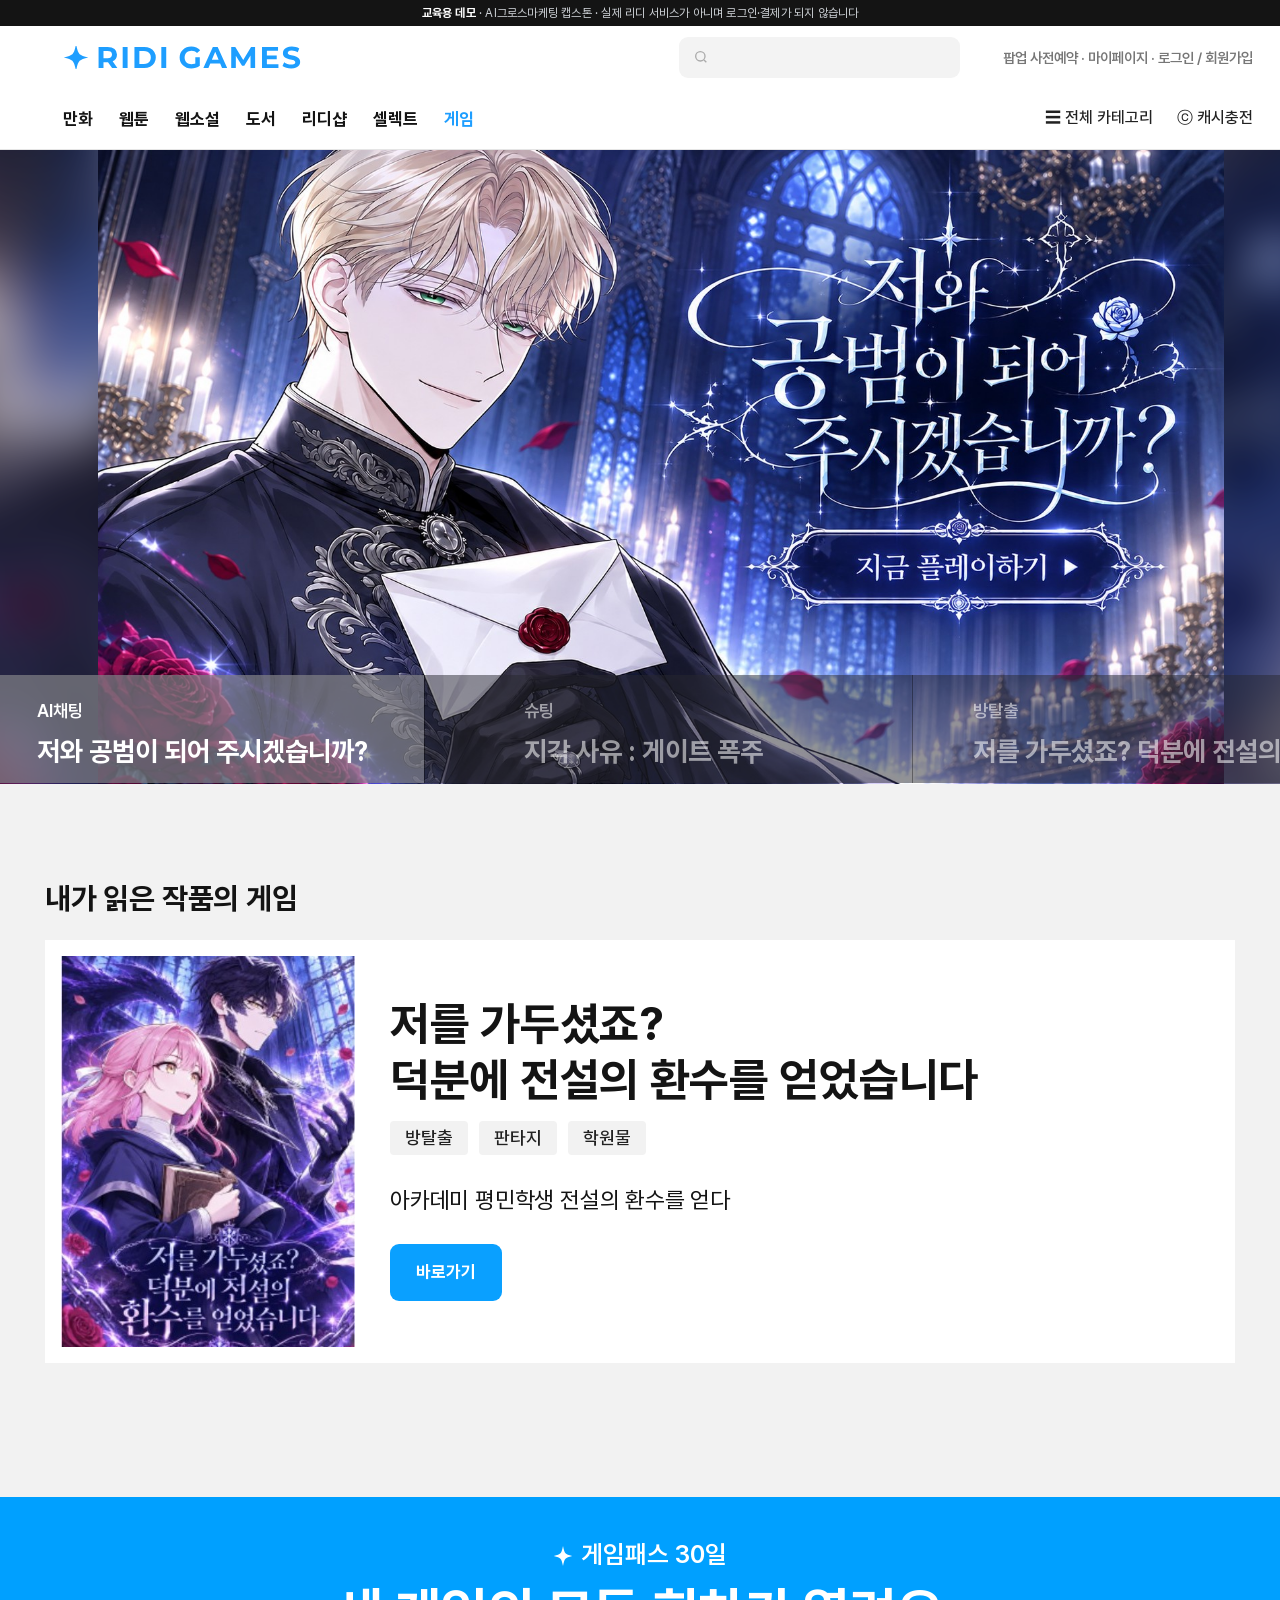
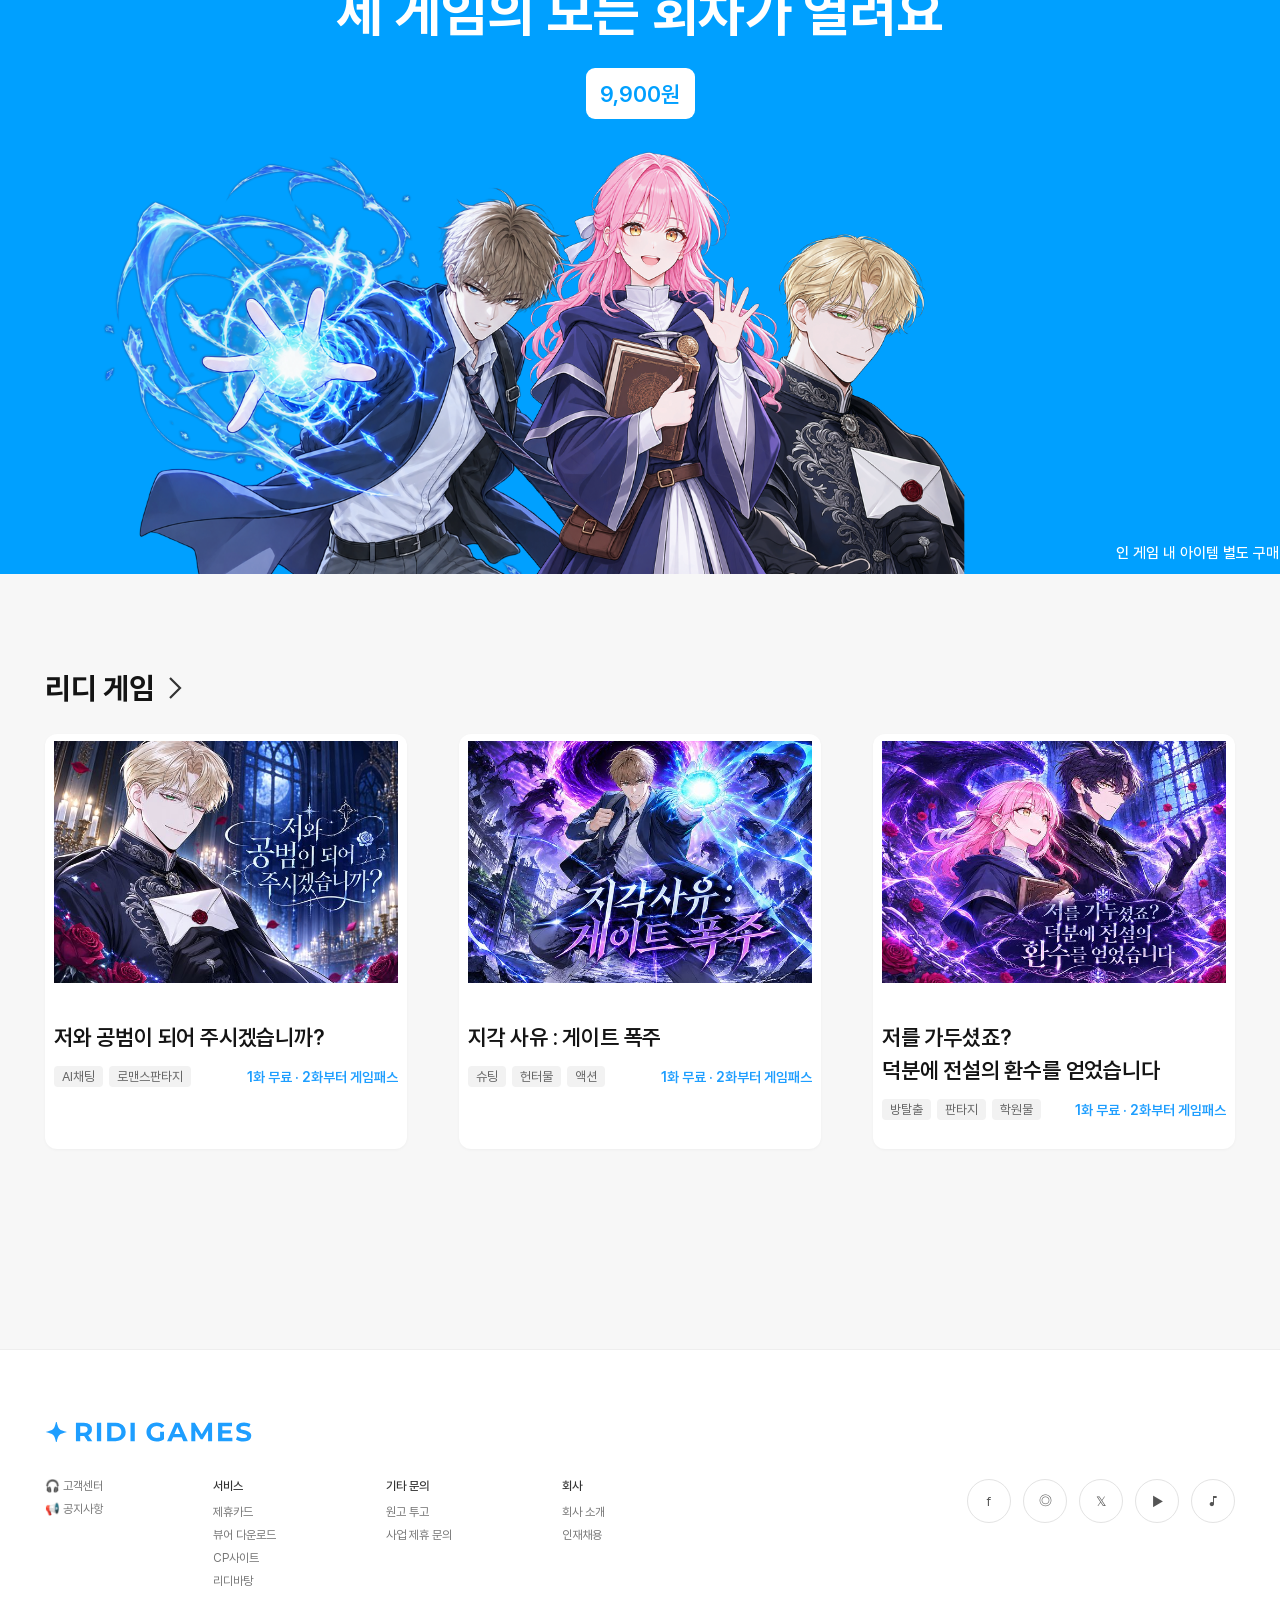
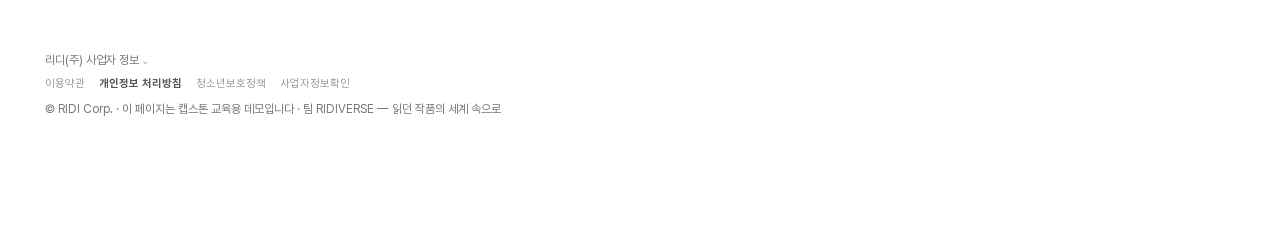
==== commit bdd63287: "65차 3차: 민지 메인 배너 3장(좌우 확대·흐림 배경) · 게임패스 띠 캐릭터 원본 3장 목업 위치 합성 Co-Authored-By: Claude Opus 5.5 <norepl" ====
--- a/index.html
+++ b/index.html
@@ -31,17 +31,19 @@
 </div></section>
 <script>
 /* 히어로 슬라이드 — 민지 배너가 오면 img 경로만 바꾸면 됨 */
-var HERO = [
-  { g: 'chat',   img: 'assets/img/hero_chat.jpg',   label: 'AI채팅', title: '저와 공범이 되어 주시겠습니까?' },
-  { g: 'shoot',  img: 'assets/img/hero_shoot.jpg',  label: '슈팅',   title: '지각 사유 : 게이트 폭주' },
-  { g: 'escape', img: 'assets/img/hero_escape.jpg', label: '방탈출', title: '저를 가두셨죠? 덕분에 전설의 환수를 얻었습니다' }
+var HERO = [  /* img: 1672×941(16:9) 배너 · play: 그림 안 "지금 플레이하기" 자리 [x, y, 너비, 높이] (원본 1672 기준 px) */
+  { g: 'chat',   img: 'assets/img/hero_chat.jpg',   label: 'AI채팅', title: '저와 공범이 되어 주시겠습니까?', play: [1030, 560, 500, 100] },
+  { g: 'shoot',  img: 'assets/img/hero_shoot.jpg',  label: '슈팅',   title: '지각 사유 : 게이트 폭주', play: [945, 510, 605, 120] },
+  { g: 'escape', img: 'assets/img/hero_escape.jpg', label: '방탈출', title: '저를 가두셨죠? 덕분에 전설의 환수를 얻었습니다', play: [1000, 605, 530, 100] }
 ];
 (function () {
+  var K = 1126 / 1672;  /* 가운데 그림 폭 1126px(높이 634) */
+  function pr(p) { return 'left:calc(50% - 542px + ' + Math.round(p[0] * K) + 'px);top:' + Math.round(p[1] * K) + 'px;width:' + Math.round(p[2] * K) + 'px;height:' + Math.round(p[3] * K) + 'px'; }
   var tr = document.getElementById('hsTrack'), tb = document.getElementById('hsTabs'), cur = 0, timer = null, DELAY = 5000;
   tr.innerHTML = HERO.map(function (h, i) {
     return '<div class="hs-slide" aria-hidden="' + (i ? 'true' : 'false') + '"><div class="hs-bg" style="background-image:url(' + h.img + ')"></div><div class="hs-img" style="background-image:url(' + h.img + ')"></div>' +
       '<a class="hs-link" href="detail.html?g=' + h.g + '" data-detail="' + h.g + '" aria-label="' + h.title + ' 상세"></a>' +
-      '<a class="hs-play" href="ep1.html?g=' + h.g + '" data-play="' + h.g + '" aria-label="' + h.title + ' 지금 플레이하기"></a></div>';
+      '<a class="hs-play" style="' + pr(h.play) + '" href="ep1.html?g=' + h.g + '" data-play="' + h.g + '" aria-label="' + h.title + ' 지금 플레이하기"></a></div>';
   }).join('');
   tb.innerHTML = HERO.map(function (h, i) {
     return '<button class="hs-t' + (i ? '' : ' on') + '" role="tab" aria-selected="' + (i ? 'false' : 'true') + '" data-i="' + i + '"><small>' + h.label + '</small><b>' + h.title + '</b><i class="bar"></i></button>';
--- a/assets/css/site.css
+++ b/assets/css/site.css
@@ -221,3 +221,11 @@
 .cards .ci .row{display:flex;align-items:center;gap:10px;margin-top:12px}
 .cards .ci .row .tg{margin-top:0}
 .cards .ci .row .f{margin:0 0 0 auto;font-size:14px;white-space:nowrap}
+/* 65차 3차: 민지 배너(1672×941) · 가운데 1126×634 + 좌우는 같은 그림 확대·흐림 */
+.hs-bg{inset:-60px;background-size:cover;background-position:center;filter:blur(22px) brightness(.72) saturate(1.1);transform:scale(1.12)}
+.hs-img{width:1126px;height:634px;margin-left:-563px;background-size:1126px 634px;background-position:center top}
+.hs-link{width:1126px;margin-left:-563px}
+.hs-play{border-radius:14px}
+/* 패스 띠: 캐릭터 원본 3장 합성(목업 위치 대조) */
+.pass .art{left:calc(50% - 550px);width:883px;height:449px;background:url(../img/pass_band_art.png) left bottom/883px 449px no-repeat}
+.hs-img,.hs-link{margin-left:-542px}
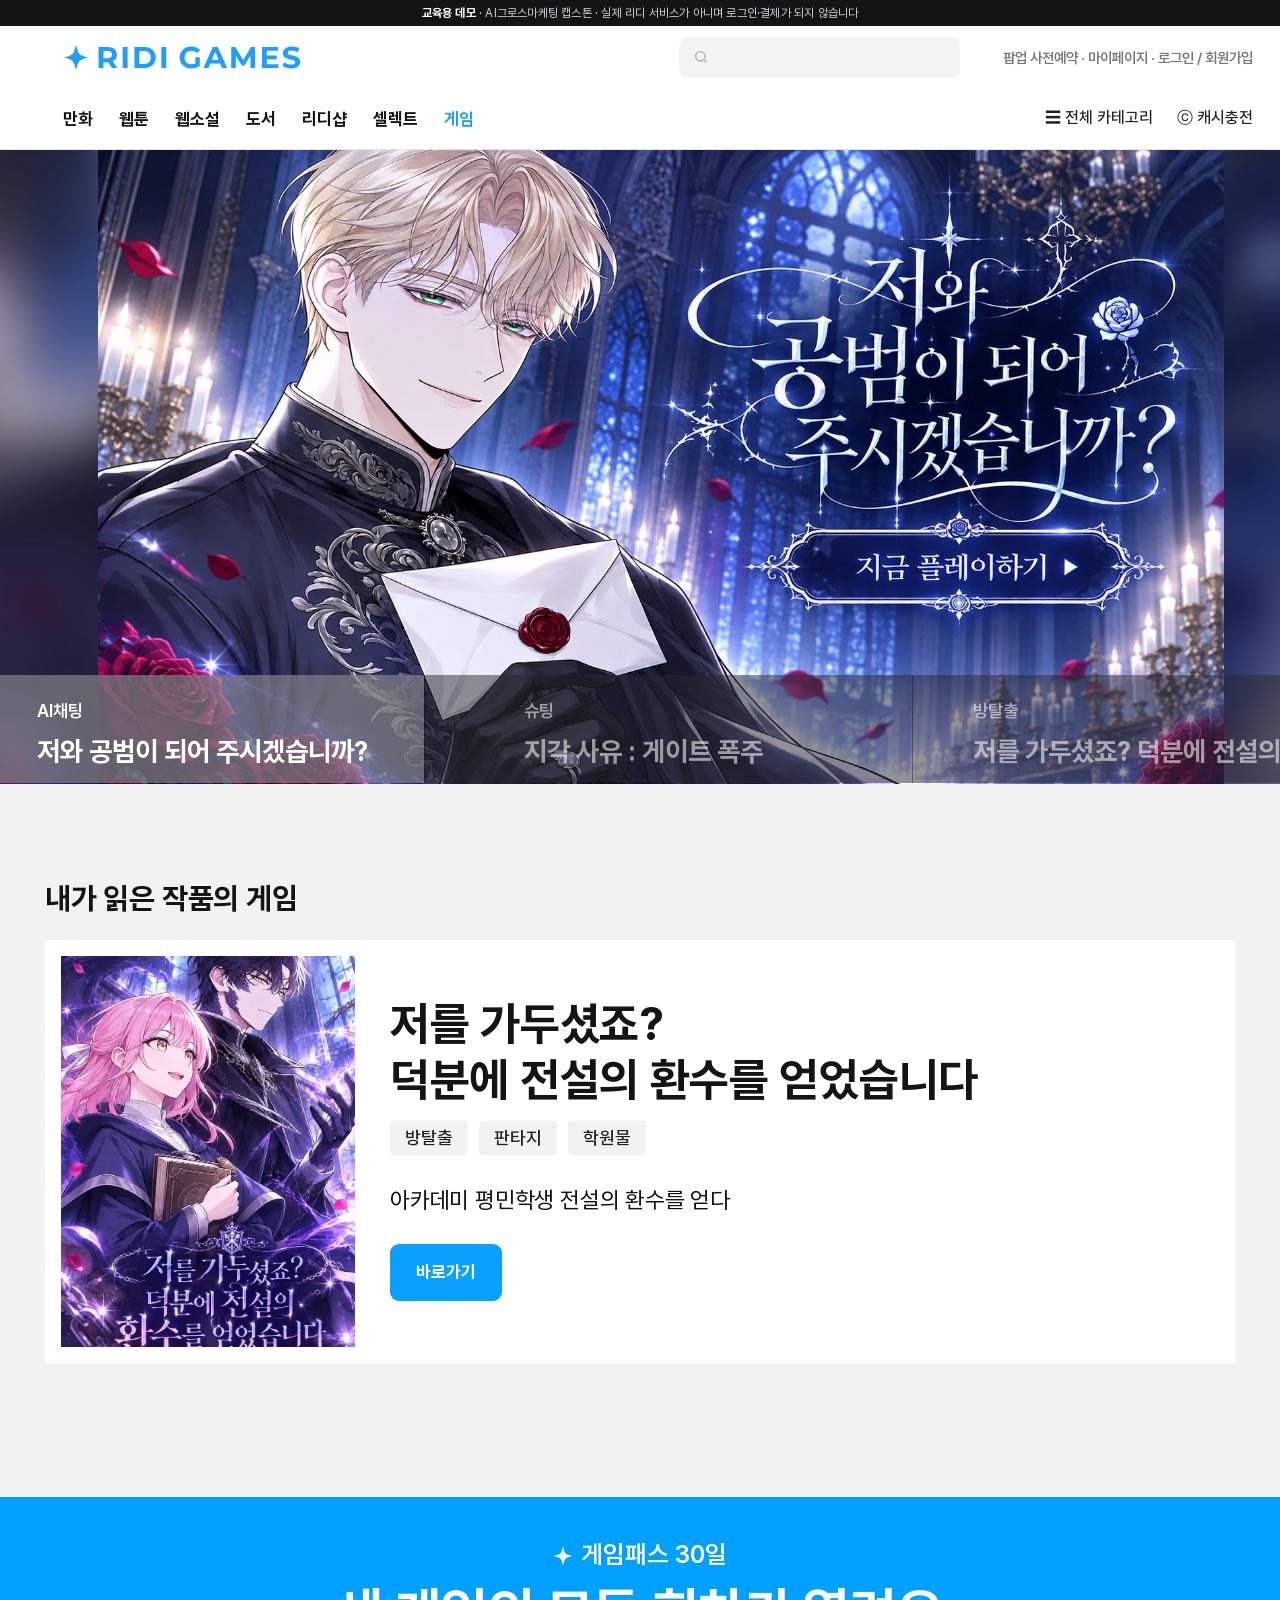
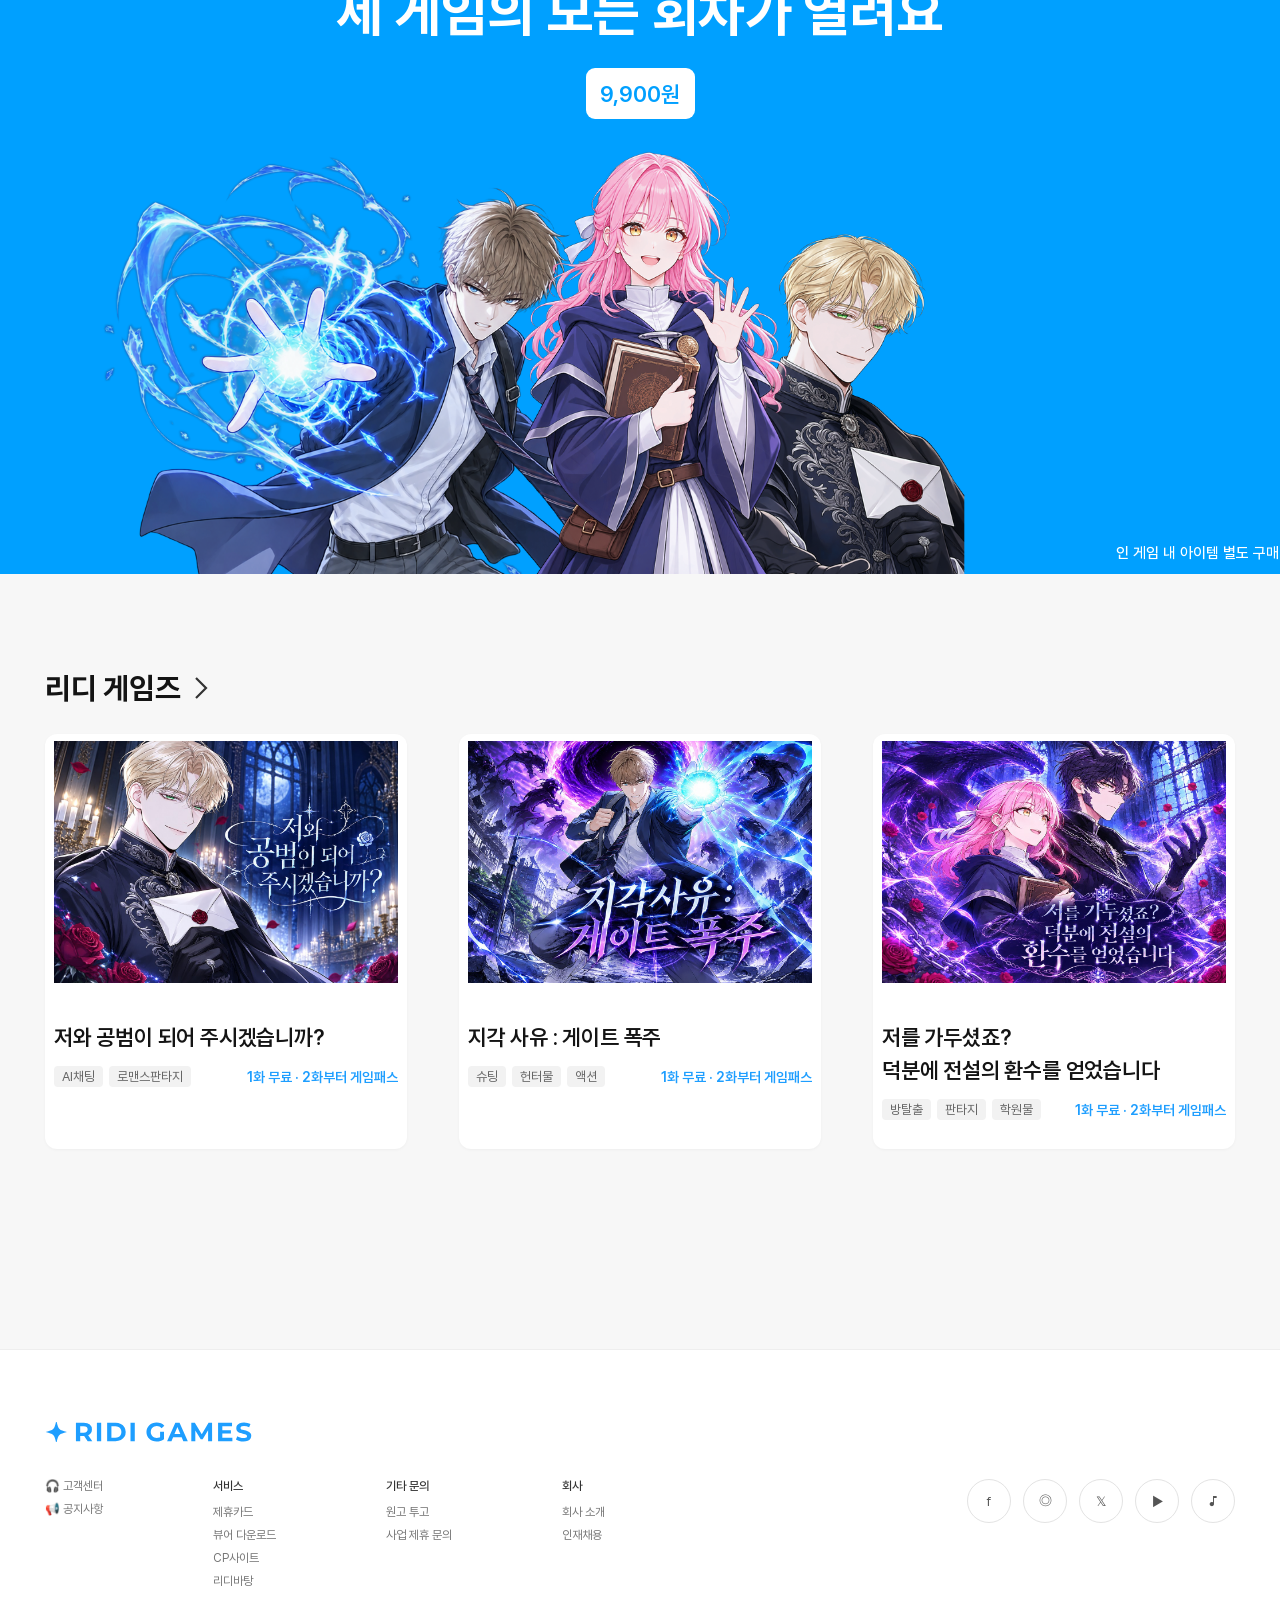
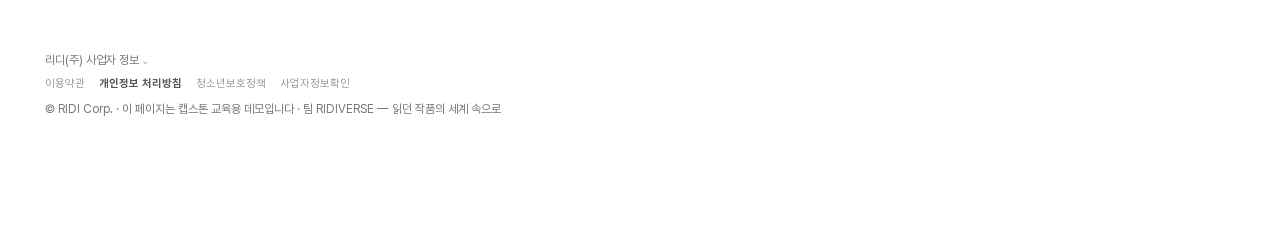
==== commit 8821bf73: "65차 4차: 타이틀 일러스트 원본(리디 게임즈 카드·상세 세로·패스 안내 배경) · 플레이 버튼 → 진영 실제 게임 · 결제 → 패스 안내 쪽 · 마이페이지 그림 비율 유지 · " ====
--- a/index.html
+++ b/index.html
@@ -1,6 +1,6 @@
 <!doctype html>
 <html lang="ko"><head><meta charset="utf-8"><meta name="viewport" content="width=1240">
-<title>리디 게임 (교육용 데모)</title><meta name="robots" content="noindex">
+<title>리디 게임즈 (교육용 데모)</title><meta name="robots" content="noindex">
 <link rel="stylesheet" href="assets/fonts/pretendard/pretendard.css">
 <link rel="stylesheet" href="assets/css/site.css"><script src="assets/js/demo.js"></script></head>
 <body>
@@ -22,7 +22,7 @@
   <div class="art"></div><p class="note">인 게임 내 아이템 별도 구매</p>
 </section>
 <section class="sec3"><div class="wrap">
-  <h2 class="h2">리디 게임 <svg width="16" height="26" viewBox="0 0 16 26" fill="none" stroke="#333" stroke-width="2.2" style="margin-left:6px"><path d="M3 3l10 10L3 23"/></svg></h2>
+  <h2 class="h2">리디 게임즈 <svg width="16" height="26" viewBox="0 0 16 26" fill="none" stroke="#333" stroke-width="2.2" style="margin-left:6px"><path d="M3 3l10 10L3 23"/></svg></h2>
   <div class="cards">
     <a href="detail.html?g=chat" data-detail="chat"><img src="assets/img/thumb_chat.jpg" alt="저와 공범이 되어 주시겠습니까?"><div class="ci"><p class="t">저와 공범이 되어 주시겠습니까?</p><div class="row"><div class="tg"><span>AI채팅</span><span>로맨스판타지</span></div><p class="f">1화 무료 · 2화부터 게임패스</p></div></div></a>
     <a href="detail.html?g=shoot" data-detail="shoot"><img src="assets/img/thumb_shoot.jpg" alt="지각 사유 : 게이트 폭주"><div class="ci"><p class="t">지각 사유 : 게이트 폭주</p><div class="row"><div class="tg"><span>슈팅</span><span>헌터물</span><span>액션</span></div><p class="f">1화 무료 · 2화부터 게임패스</p></div></div></a>
@@ -43,7 +43,7 @@
   tr.innerHTML = HERO.map(function (h, i) {
     return '<div class="hs-slide" aria-hidden="' + (i ? 'true' : 'false') + '"><div class="hs-bg" style="background-image:url(' + h.img + ')"></div><div class="hs-img" style="background-image:url(' + h.img + ')"></div>' +
       '<a class="hs-link" href="detail.html?g=' + h.g + '" data-detail="' + h.g + '" aria-label="' + h.title + ' 상세"></a>' +
-      '<a class="hs-play" style="' + pr(h.play) + '" href="ep1.html?g=' + h.g + '" data-play="' + h.g + '" aria-label="' + h.title + ' 지금 플레이하기"></a></div>';
+      '<a class="hs-play" style="' + pr(h.play) + '" href="' + RD.GAMES[h.g].real + '" data-play="' + h.g + '" aria-label="' + h.title + ' 지금 플레이하기"></a></div>';
   }).join('');
   tb.innerHTML = HERO.map(function (h, i) {
     return '<button class="hs-t' + (i ? '' : ' on') + '" role="tab" aria-selected="' + (i ? 'false' : 'true') + '" data-i="' + i + '"><small>' + h.label + '</small><b>' + h.title + '</b><i class="bar"></i></button>';
--- a/assets/css/site.css
+++ b/assets/css/site.css
@@ -229,3 +229,7 @@
 /* 패스 띠: 캐릭터 원본 3장 합성(목업 위치 대조) */
 .pass .art{left:calc(50% - 550px);width:883px;height:449px;background:url(../img/pass_band_art.png) left bottom/883px 449px no-repeat}
 .hs-img,.hs-link{margin-left:-542px}
+/* 65차 4차: 타이틀 일러스트 원본 */
+.read img{object-position:center 47%}
+.cards img{object-fit:cover;object-position:center}
+.ep .bg{background-position:center 40%;opacity:.85}
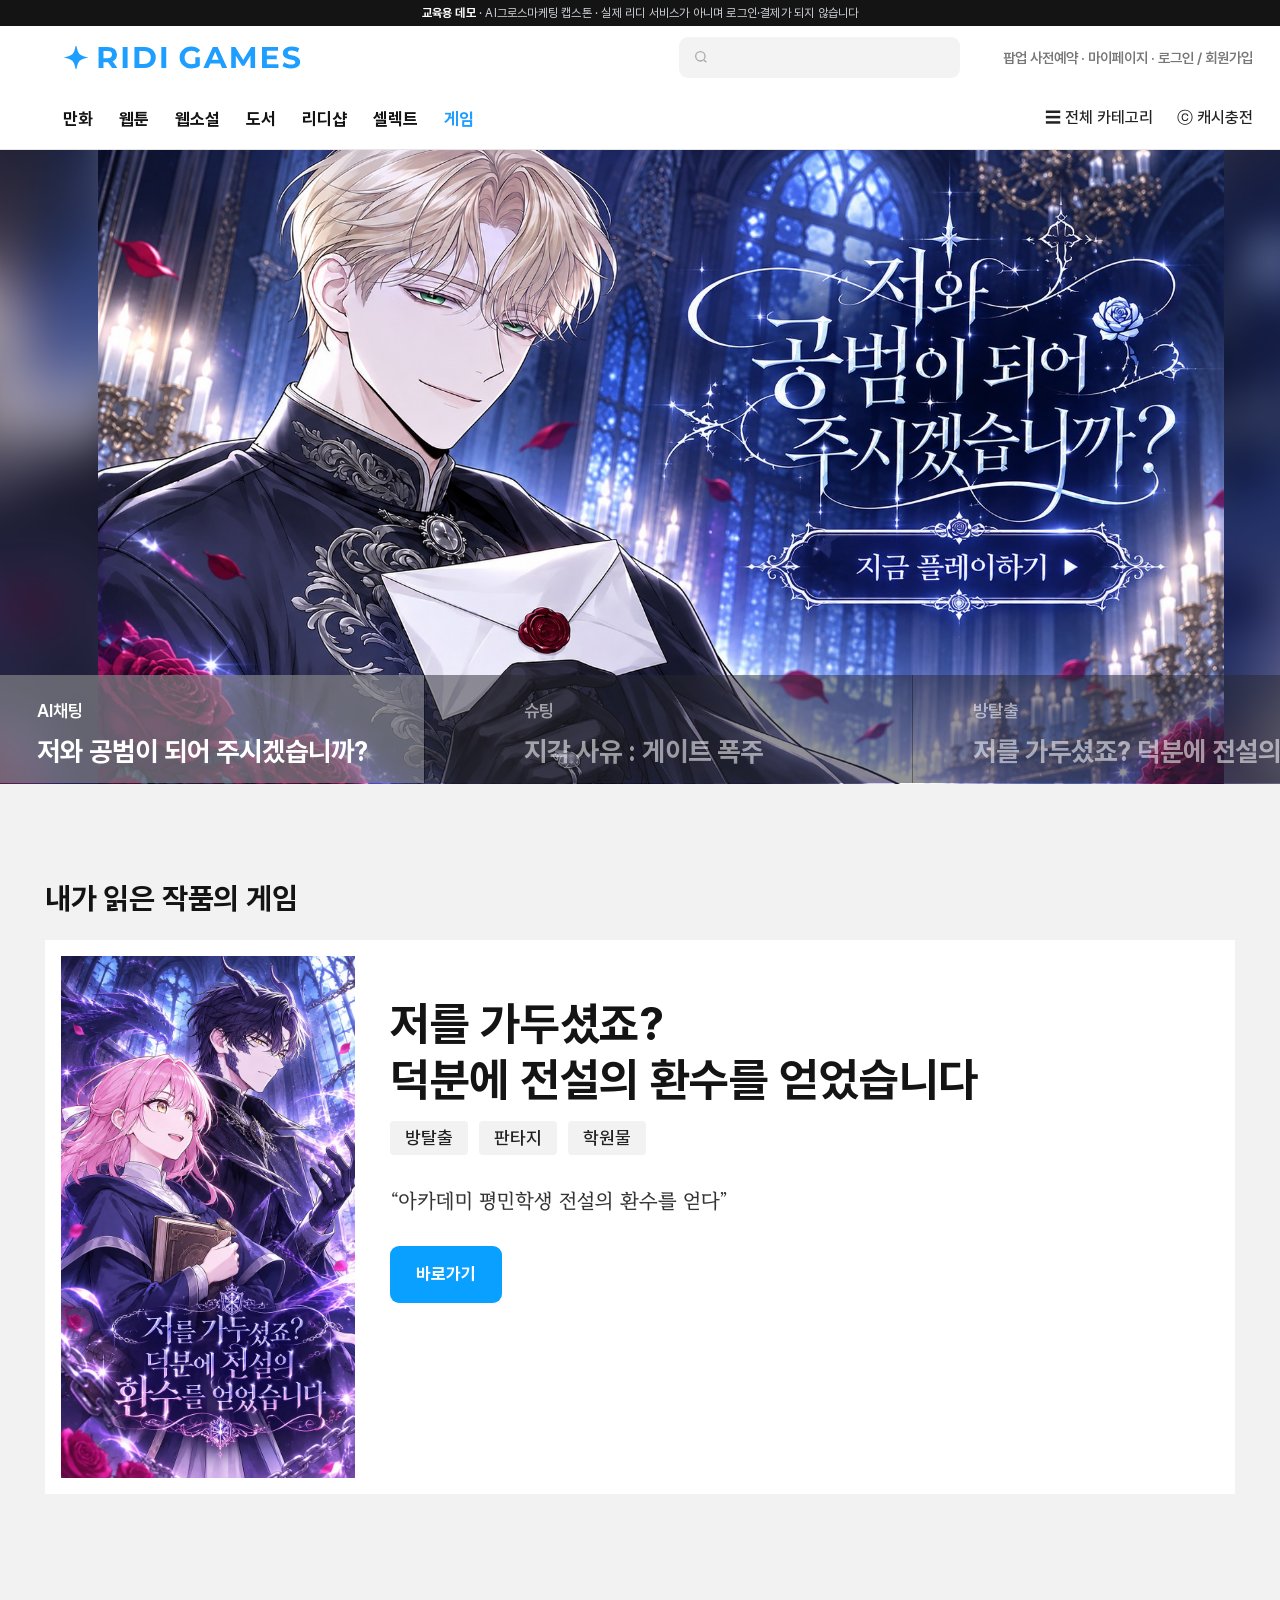
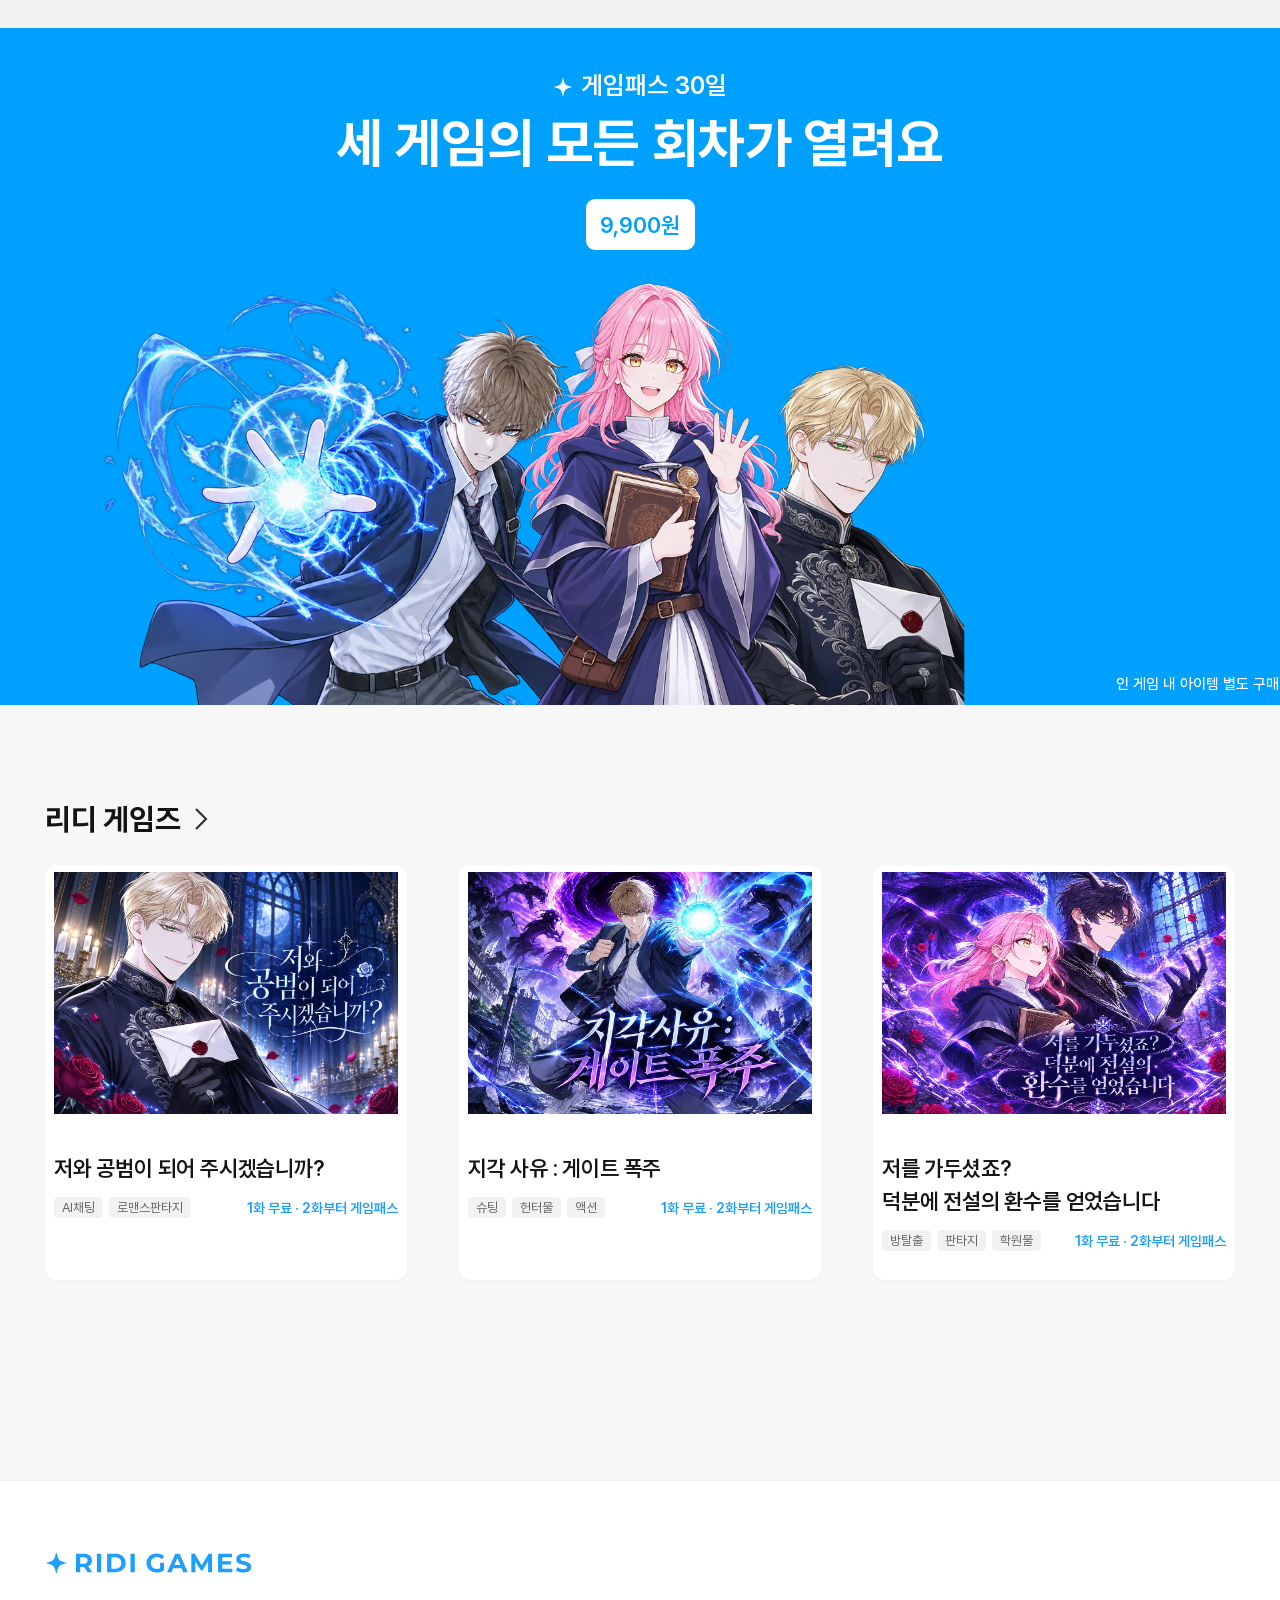
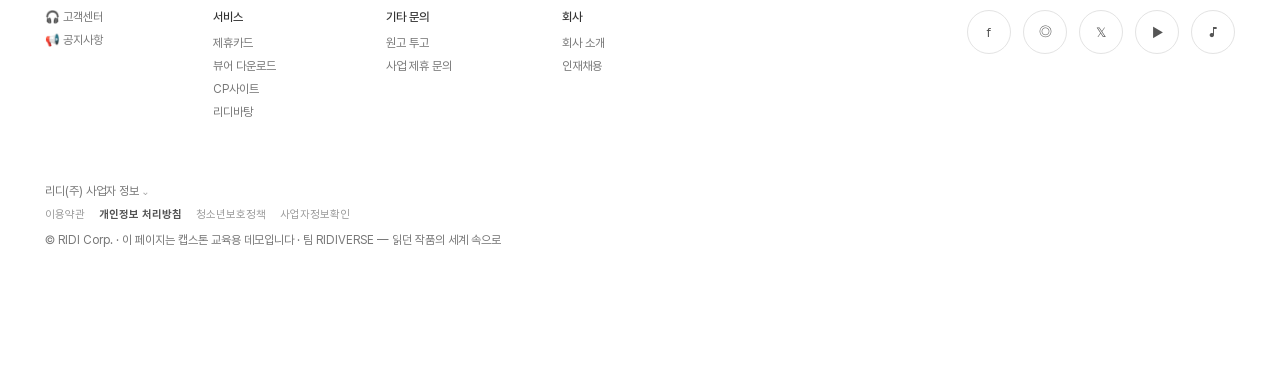
==== commit df877794: "66차: 메인 '내가 읽은 작품의 게임' — 세로 일러스트 원본 비율 그대로(잘림 없음, 294×522) · 설명 한 줄 따옴표 + 리디바탕 20px Co-Authored-By: " ====
--- a/index.html
+++ b/index.html
@@ -14,7 +14,7 @@
   <h2 class="h2">내가 읽은 작품의 게임</h2>
   <div class="read"><img src="assets/img/cover_escape_v.jpg" alt="">
     <div class="tx"><h3>저를 가두셨죠?<br>덕분에 전설의 환수를 얻었습니다</h3><div class="chips"><span>방탈출</span><span>판타지</span><span>학원물</span></div>
-      <p class="desc">아카데미 평민학생 전설의 환수를 얻다</p>
+      <p class="desc">“아카데미 평민학생 전설의 환수를 얻다”</p>
       <a class="btn-b" href="detail.html?g=escape" data-detail="escape">바로가기</a></div></div>
 </div></section>
 <section class="pass" id="passBand" role="button" aria-label="게임패스 안내">
--- a/assets/css/site.css
+++ b/assets/css/site.css
@@ -233,3 +233,9 @@
 .read img{object-position:center 47%}
 .cards img{object-fit:cover;object-position:center}
 .ep .bg{background-position:center 40%;opacity:.85}
+
+/* 66차: '내가 읽은 작품의 게임' — 세로 일러스트 원본 비율 그대로(잘림 없음) · 설명 한 줄 따옴표 + 리디바탕 */
+@font-face{font-family:"RIDIBatang";src:url(../fonts/RIDIBatang.subset.woff2) format("woff2");font-display:swap}
+.read{height:auto;align-items:flex-start}
+.read img{width:294px;height:auto;aspect-ratio:772/1372;object-fit:contain;object-position:center}
+.read .desc{font-family:"RIDIBatang","Pretendard",serif;font-size:20px;line-height:1.5;color:#333;letter-spacing:0}
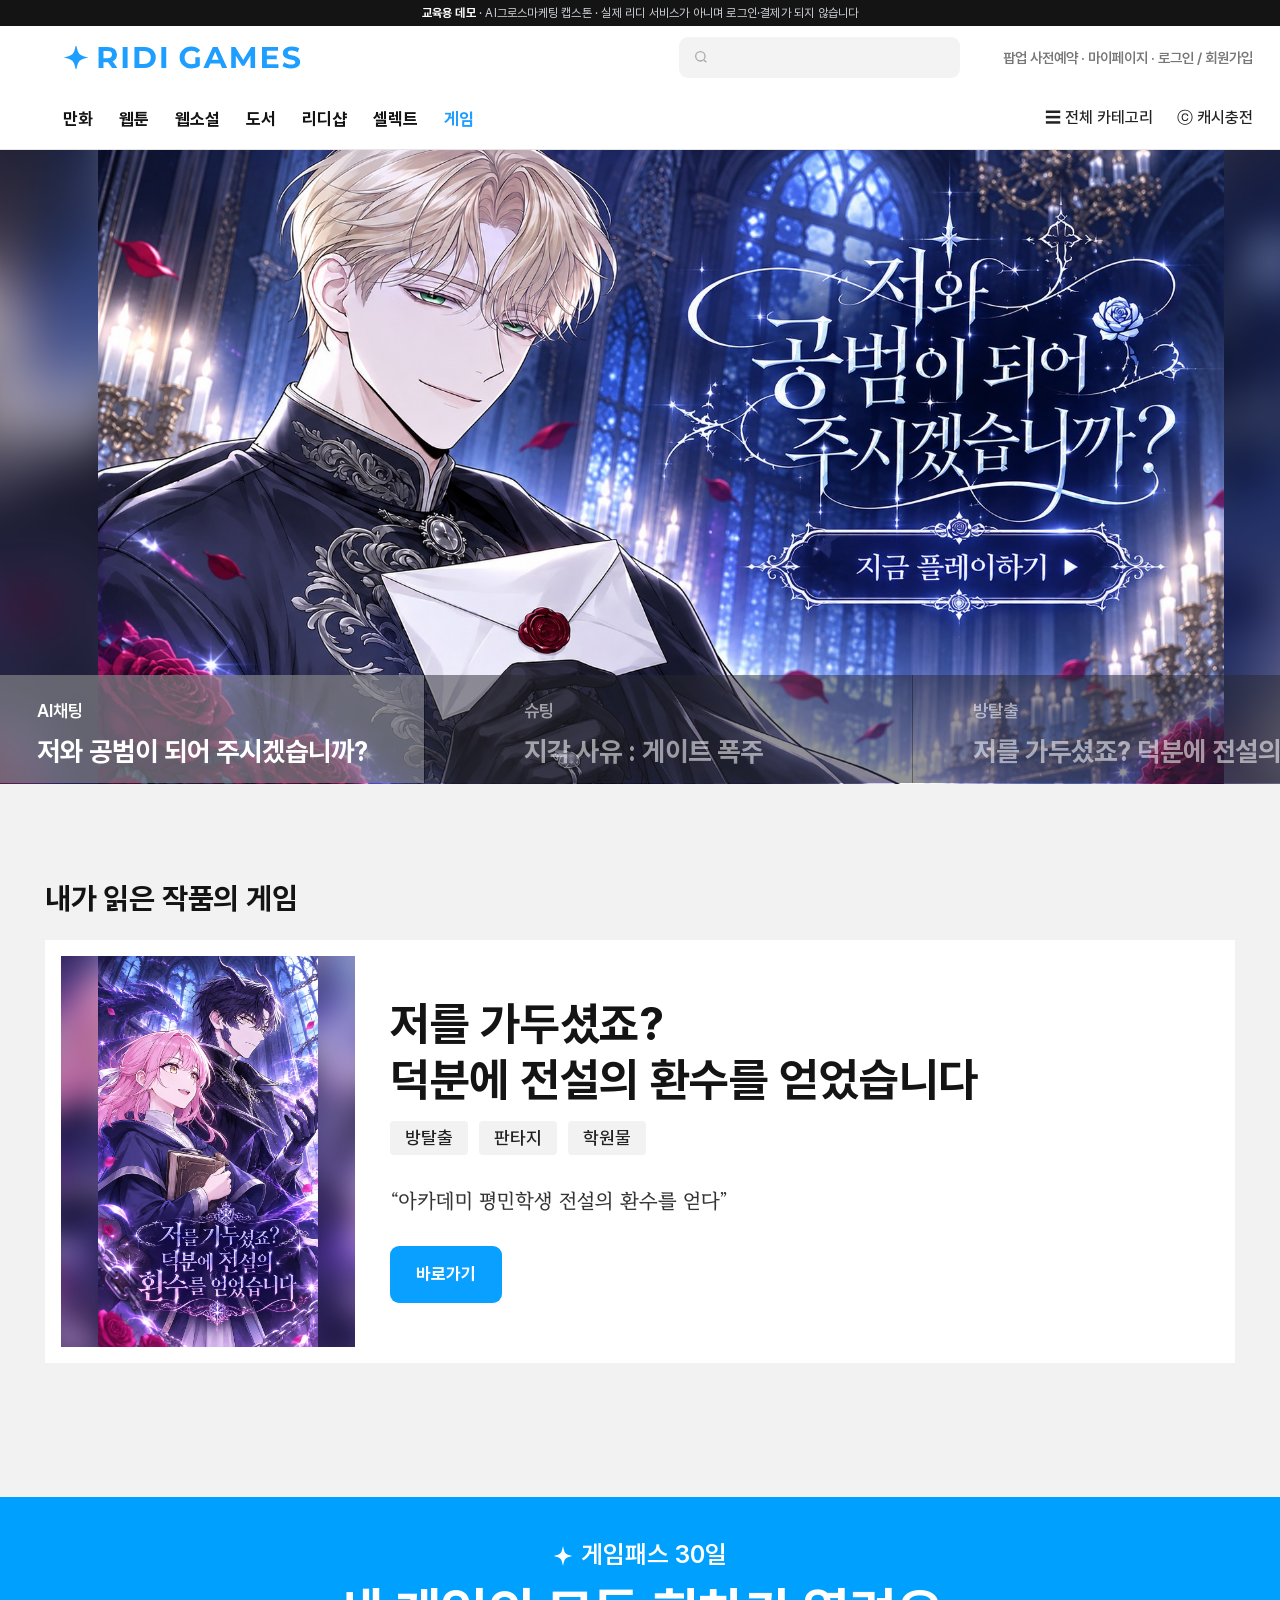
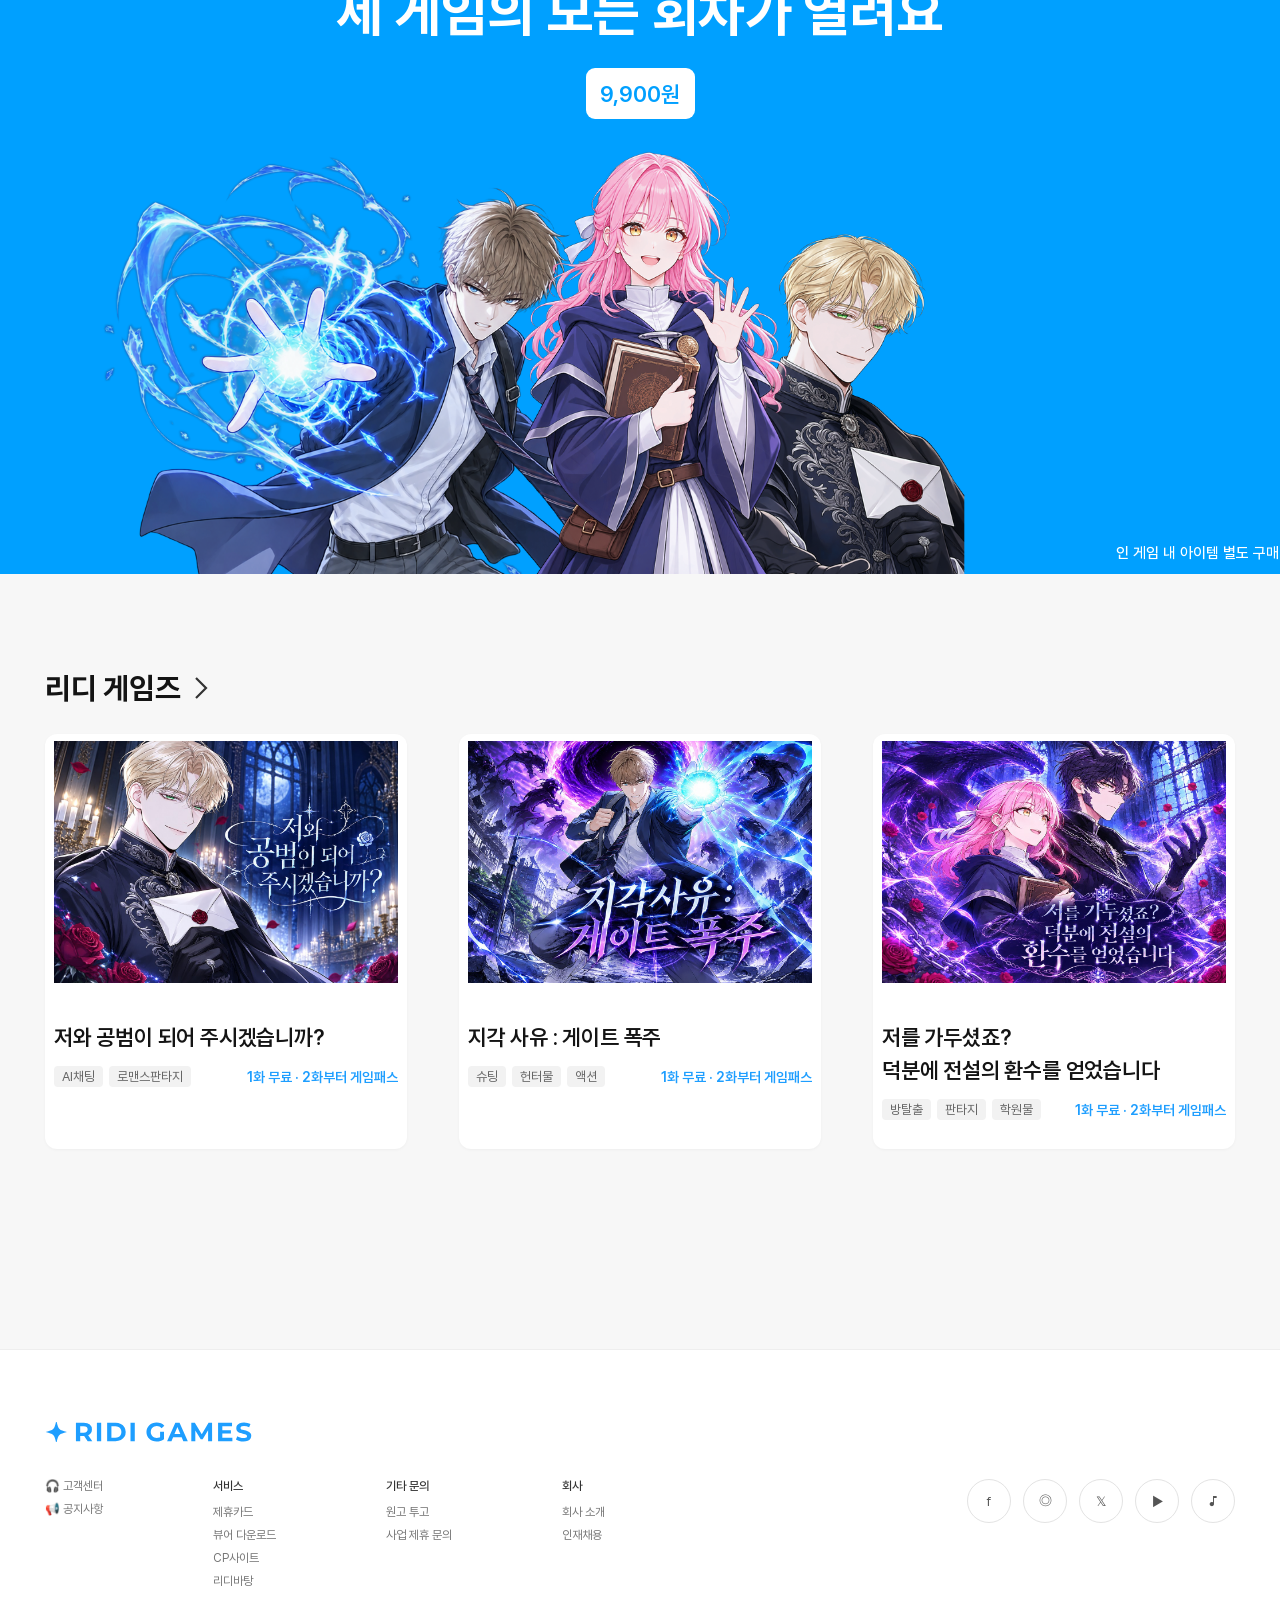
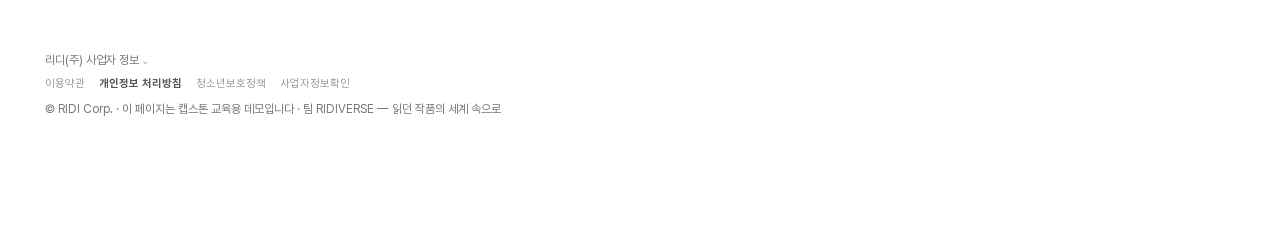
==== commit 8b9332fd: "66차: '내가 읽은 작품의 게임' 그림 2안 — 흰 상자 원래 높이(423) · 칸 294×391 유지 · 원본 비율 그림 가운데 + 양옆 같은 그림 흐리게 Co-Authored" ====
--- a/index.html
+++ b/index.html
@@ -12,7 +12,7 @@
 </section>
 <section class="sec1"><div class="wrap">
   <h2 class="h2">내가 읽은 작품의 게임</h2>
-  <div class="read"><img src="assets/img/cover_escape_v.jpg" alt="">
+  <div class="read"><div class="pic"><img class="bg" src="assets/img/cover_escape_v.jpg" alt="" aria-hidden="true"><img class="fg" src="assets/img/cover_escape_v.jpg" alt="저를 가두셨죠? 덕분에 전설의 환수를 얻었습니다 표지 일러스트"></div>
     <div class="tx"><h3>저를 가두셨죠?<br>덕분에 전설의 환수를 얻었습니다</h3><div class="chips"><span>방탈출</span><span>판타지</span><span>학원물</span></div>
       <p class="desc">“아카데미 평민학생 전설의 환수를 얻다”</p>
       <a class="btn-b" href="detail.html?g=escape" data-detail="escape">바로가기</a></div></div>
--- a/assets/css/site.css
+++ b/assets/css/site.css
@@ -234,8 +234,10 @@
 .cards img{object-fit:cover;object-position:center}
 .ep .bg{background-position:center 40%;opacity:.85}
 
-/* 66차: '내가 읽은 작품의 게임' — 세로 일러스트 원본 비율 그대로(잘림 없음) · 설명 한 줄 따옴표 + 리디바탕 */
+/* 66차: '내가 읽은 작품의 게임' — 세로 일러스트 원본 비율 그대로(잘림 없음) · 칸 294×391 유지, 양옆은 같은 그림 흐리게(2안) · 설명 한 줄 따옴표 + 리디바탕 */
 @font-face{font-family:"RIDIBatang";src:url(../fonts/RIDIBatang.subset.woff2) format("woff2");font-display:swap}
-.read{height:auto;align-items:flex-start}
-.read img{width:294px;height:auto;aspect-ratio:772/1372;object-fit:contain;object-position:center}
+.read{height:423px;align-items:stretch}
+.read .pic{position:relative;width:294px;height:391px;flex:none;overflow:hidden;background:#222}
+.read .pic .bg{position:absolute;inset:-20px;width:calc(100% + 40px);height:calc(100% + 40px);object-fit:cover;filter:blur(14px) brightness(.85);transform:scale(1.05)}
+.read .pic .fg{position:relative;display:block;width:auto;height:391px;margin:0 auto;object-fit:contain}
 .read .desc{font-family:"RIDIBatang","Pretendard",serif;font-size:20px;line-height:1.5;color:#333;letter-spacing:0}
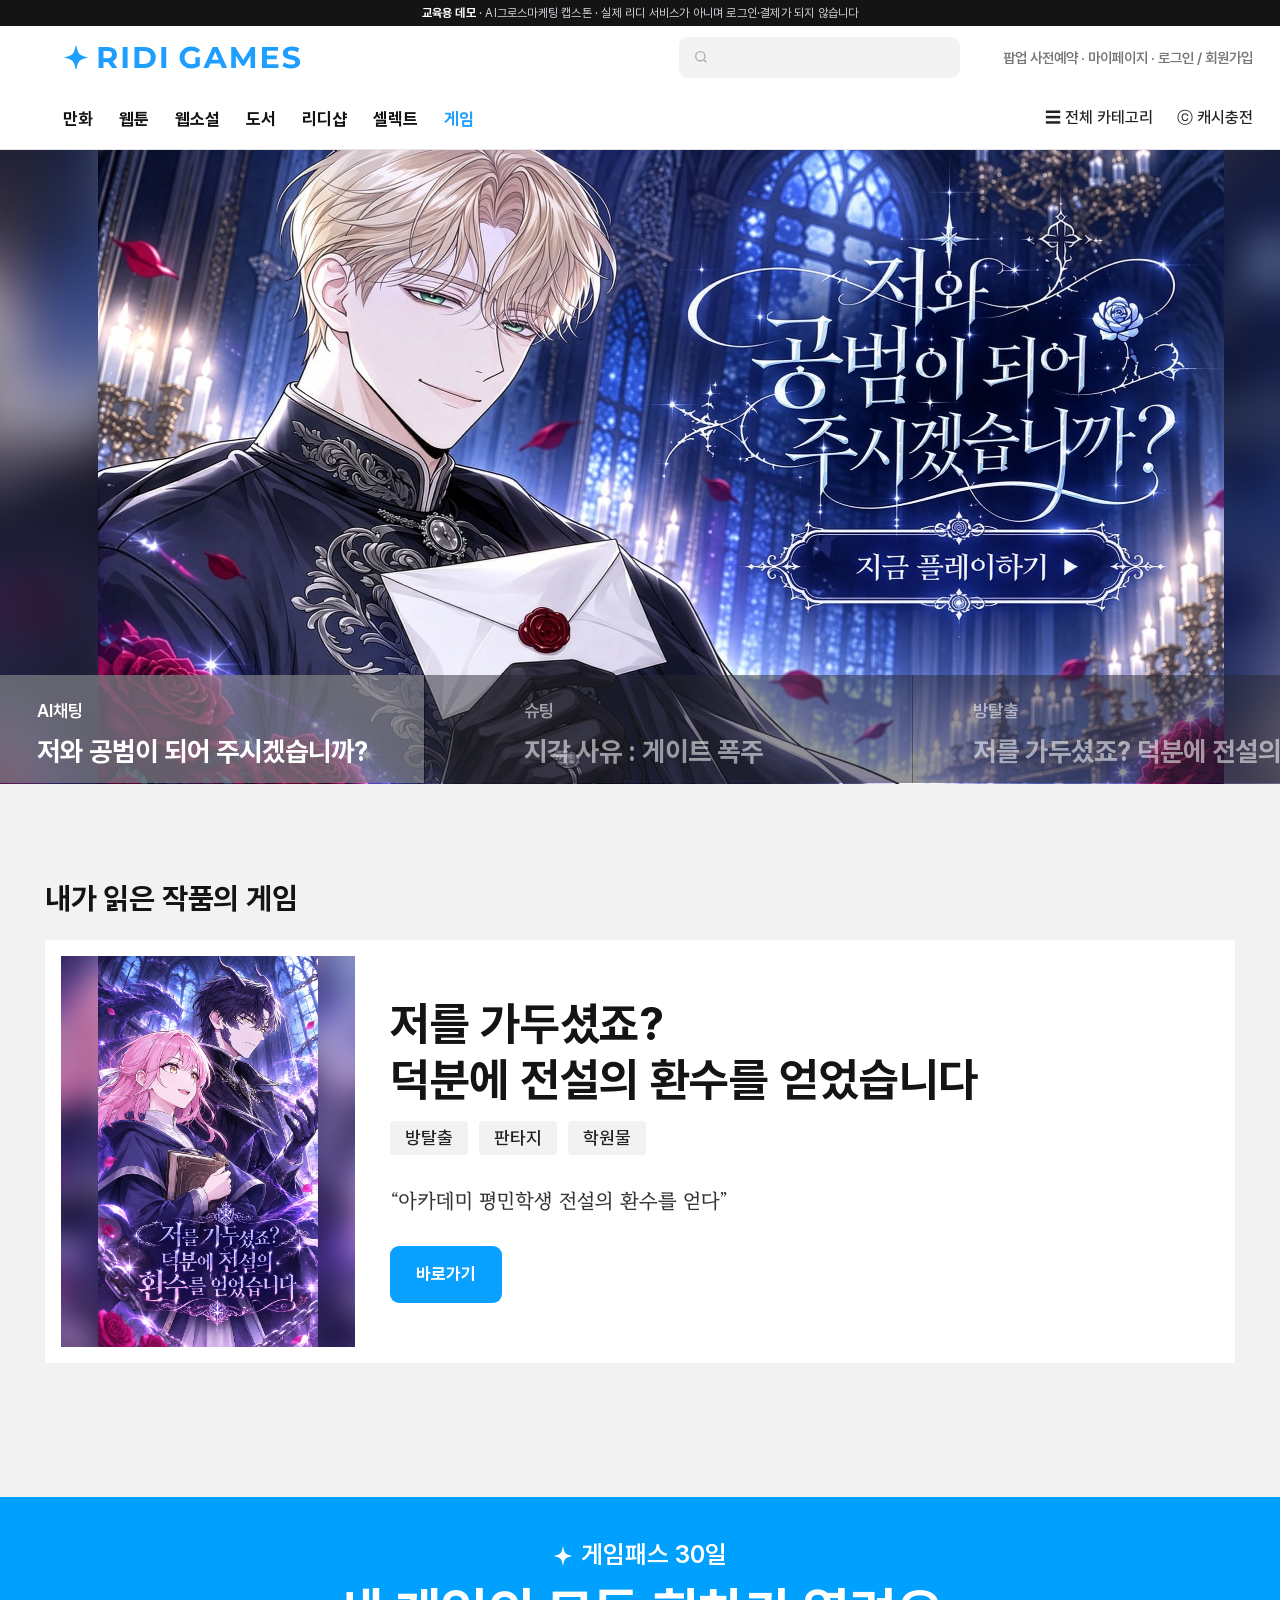
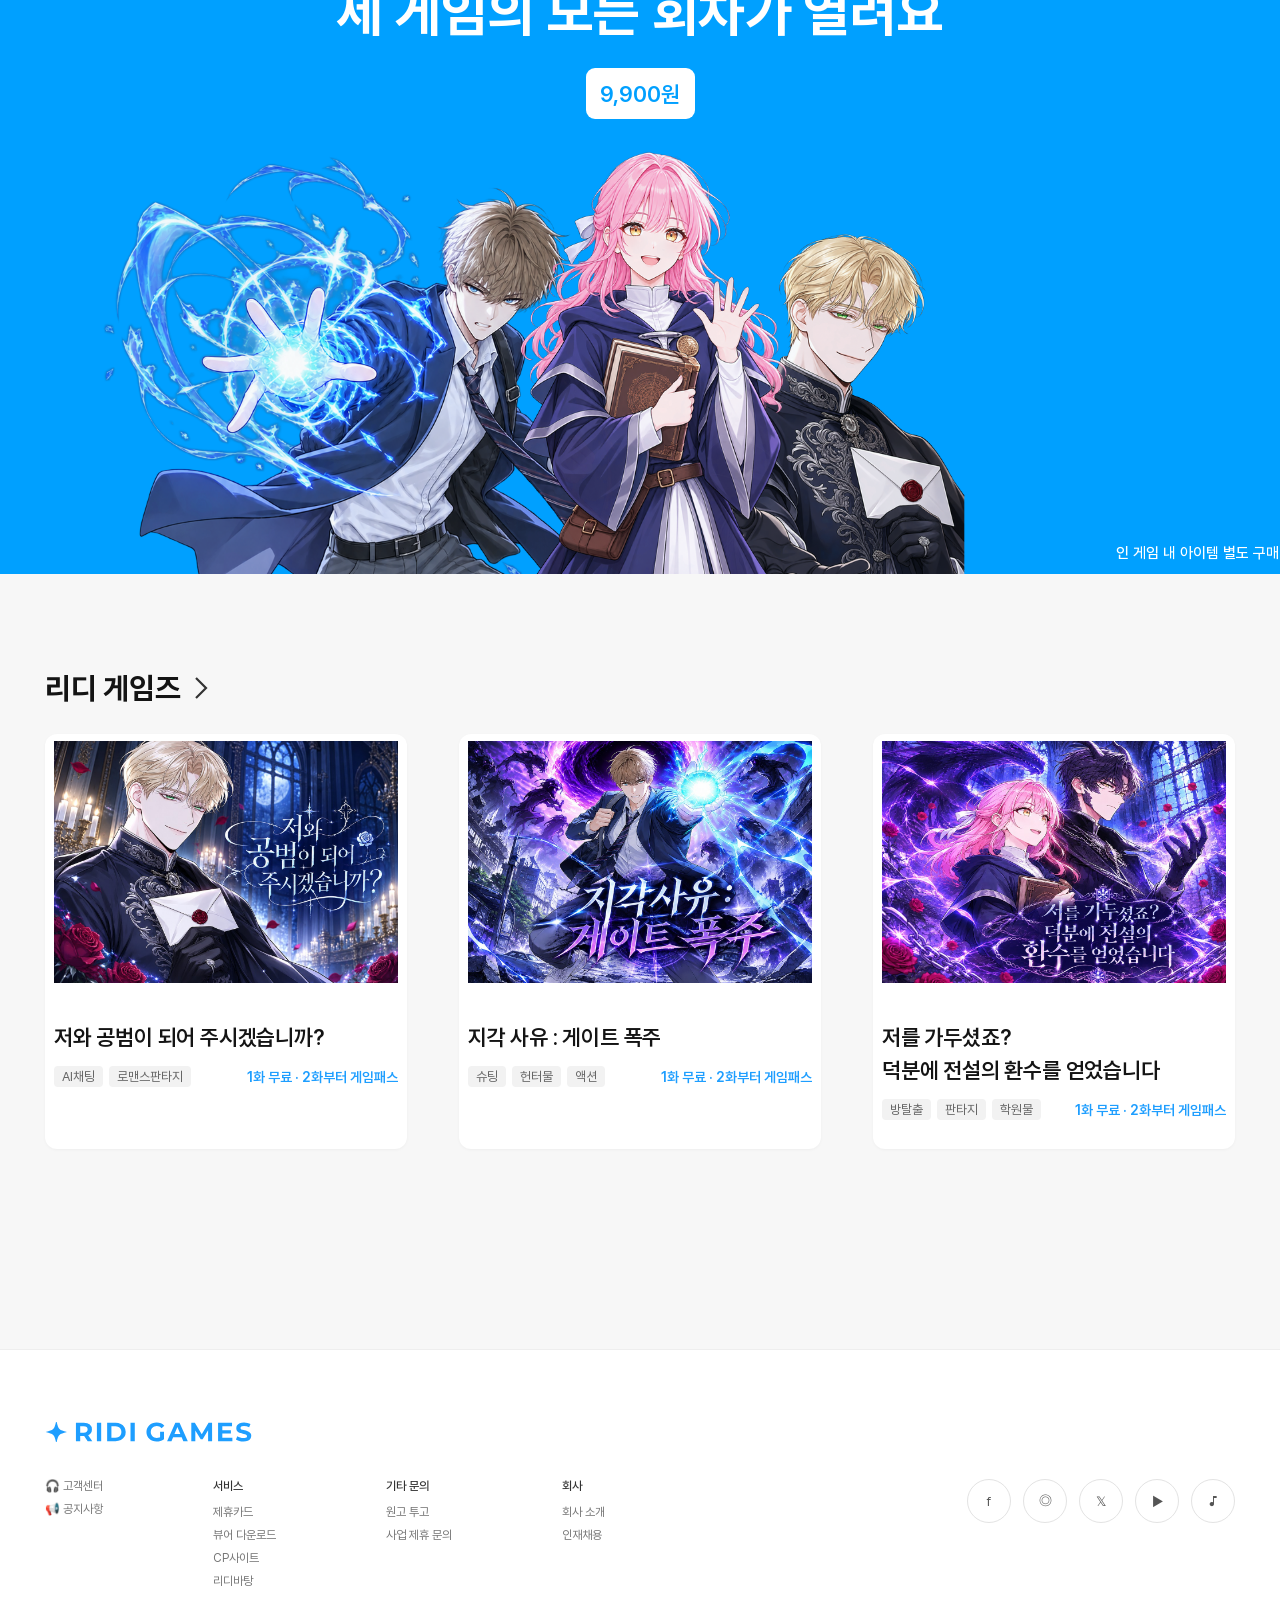
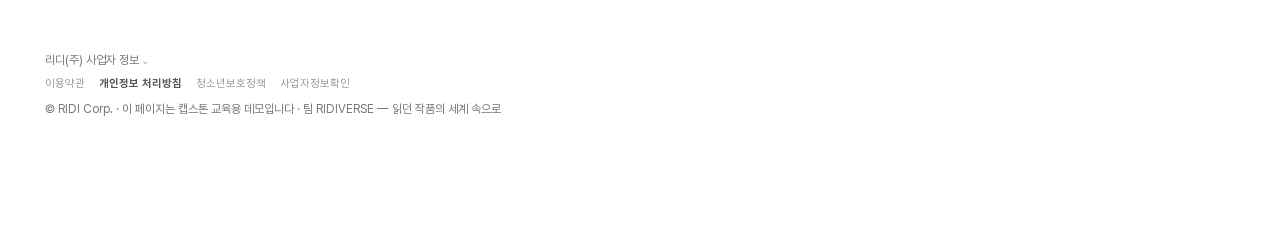
==== commit 4c32f7f9: "66차: 메인 자동 슬라이드 배너 3장을 업스케일본으로 교체(2252×1267, 구도 같음 · 플레이 버튼 자리 그대로) Co-Authored-By: Claude Opus 5.5 " ====
--- a/index.html
+++ b/index.html
@@ -31,7 +31,7 @@
 </div></section>
 <script>
 /* 히어로 슬라이드 — 민지 배너가 오면 img 경로만 바꾸면 됨 */
-var HERO = [  /* img: 1672×941(16:9) 배너 · play: 그림 안 "지금 플레이하기" 자리 [x, y, 너비, 높이] (원본 1672 기준 px) */
+var HERO = [  /* img: 16:9 배너(66차 업스케일본 2252×1267, 비율만 맞으면 크기 무관) · play: 그림 안 "지금 플레이하기" 자리 [x, y, 너비, 높이] (원본 1672 기준 px) */
   { g: 'chat',   img: 'assets/img/hero_chat.jpg',   label: 'AI채팅', title: '저와 공범이 되어 주시겠습니까?', play: [1030, 560, 500, 100] },
   { g: 'shoot',  img: 'assets/img/hero_shoot.jpg',  label: '슈팅',   title: '지각 사유 : 게이트 폭주', play: [945, 510, 605, 120] },
   { g: 'escape', img: 'assets/img/hero_escape.jpg', label: '방탈출', title: '저를 가두셨죠? 덕분에 전설의 환수를 얻었습니다', play: [1000, 605, 530, 100] }
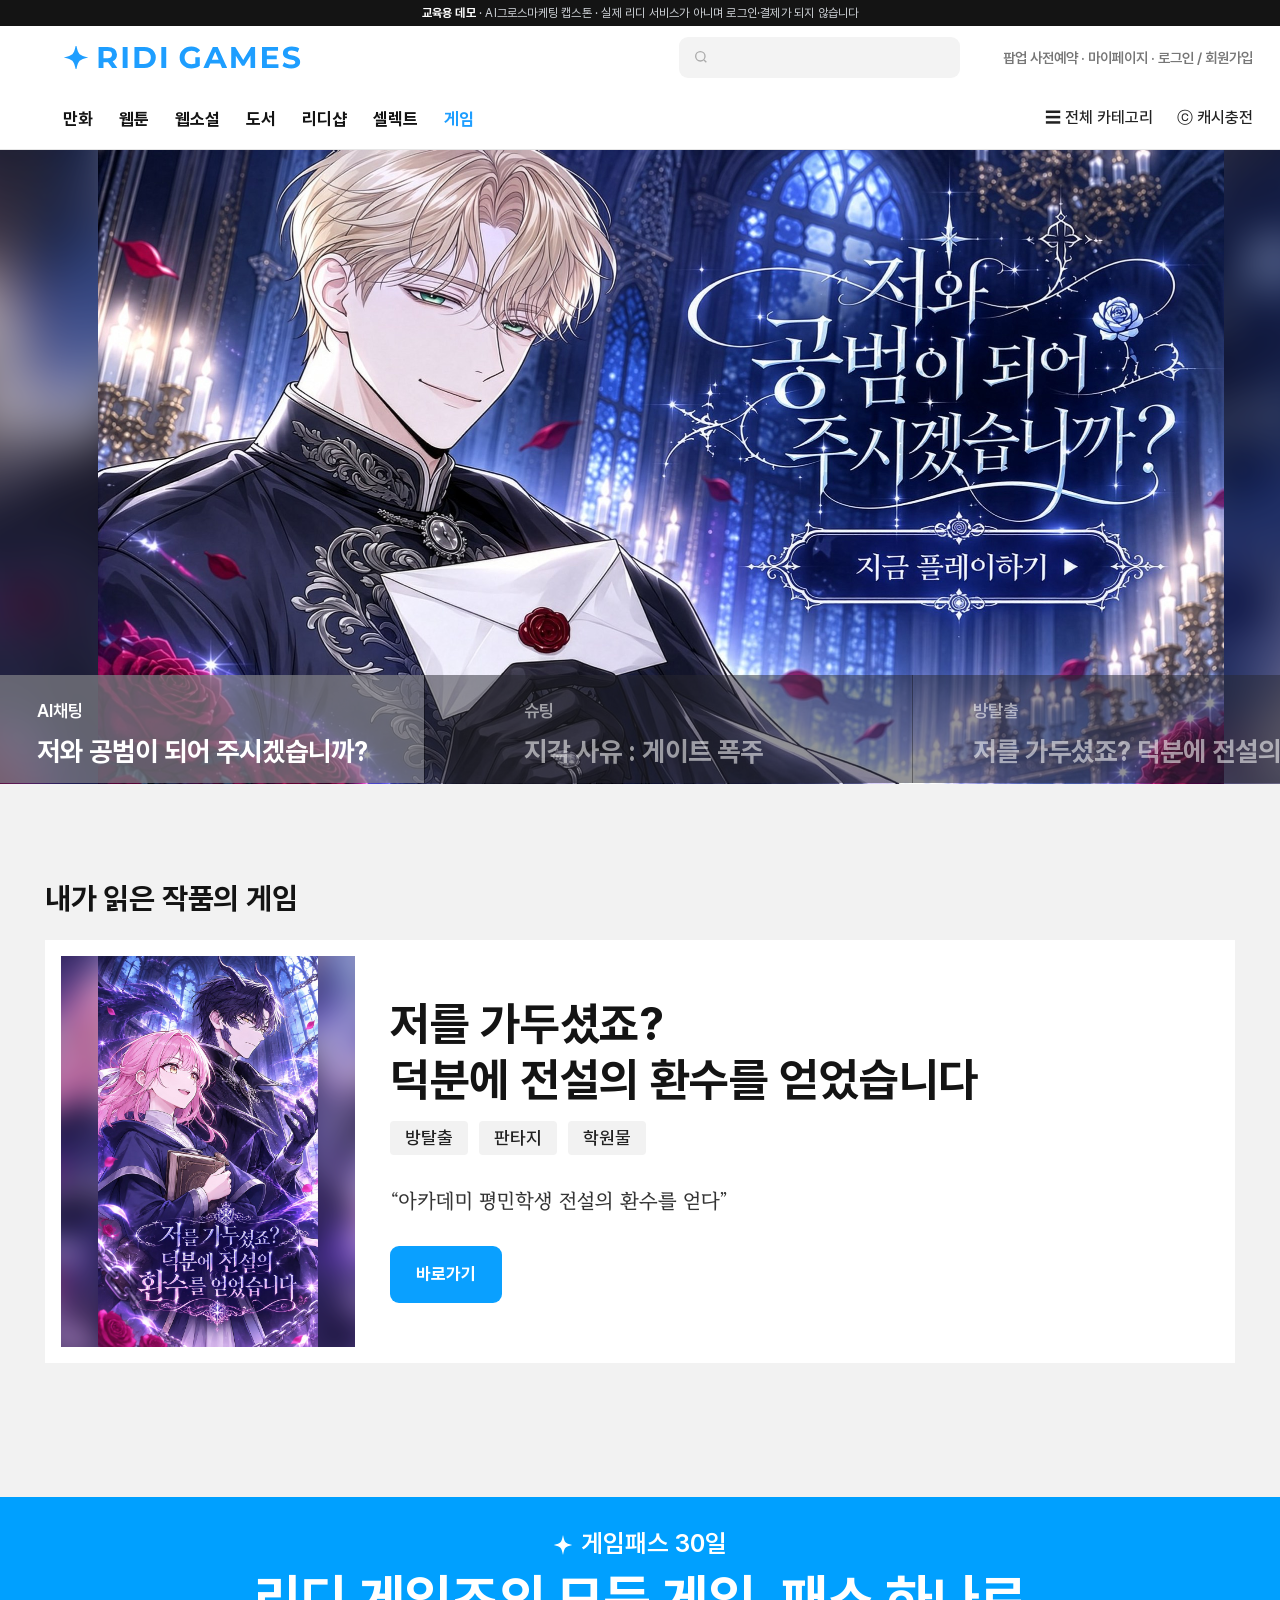
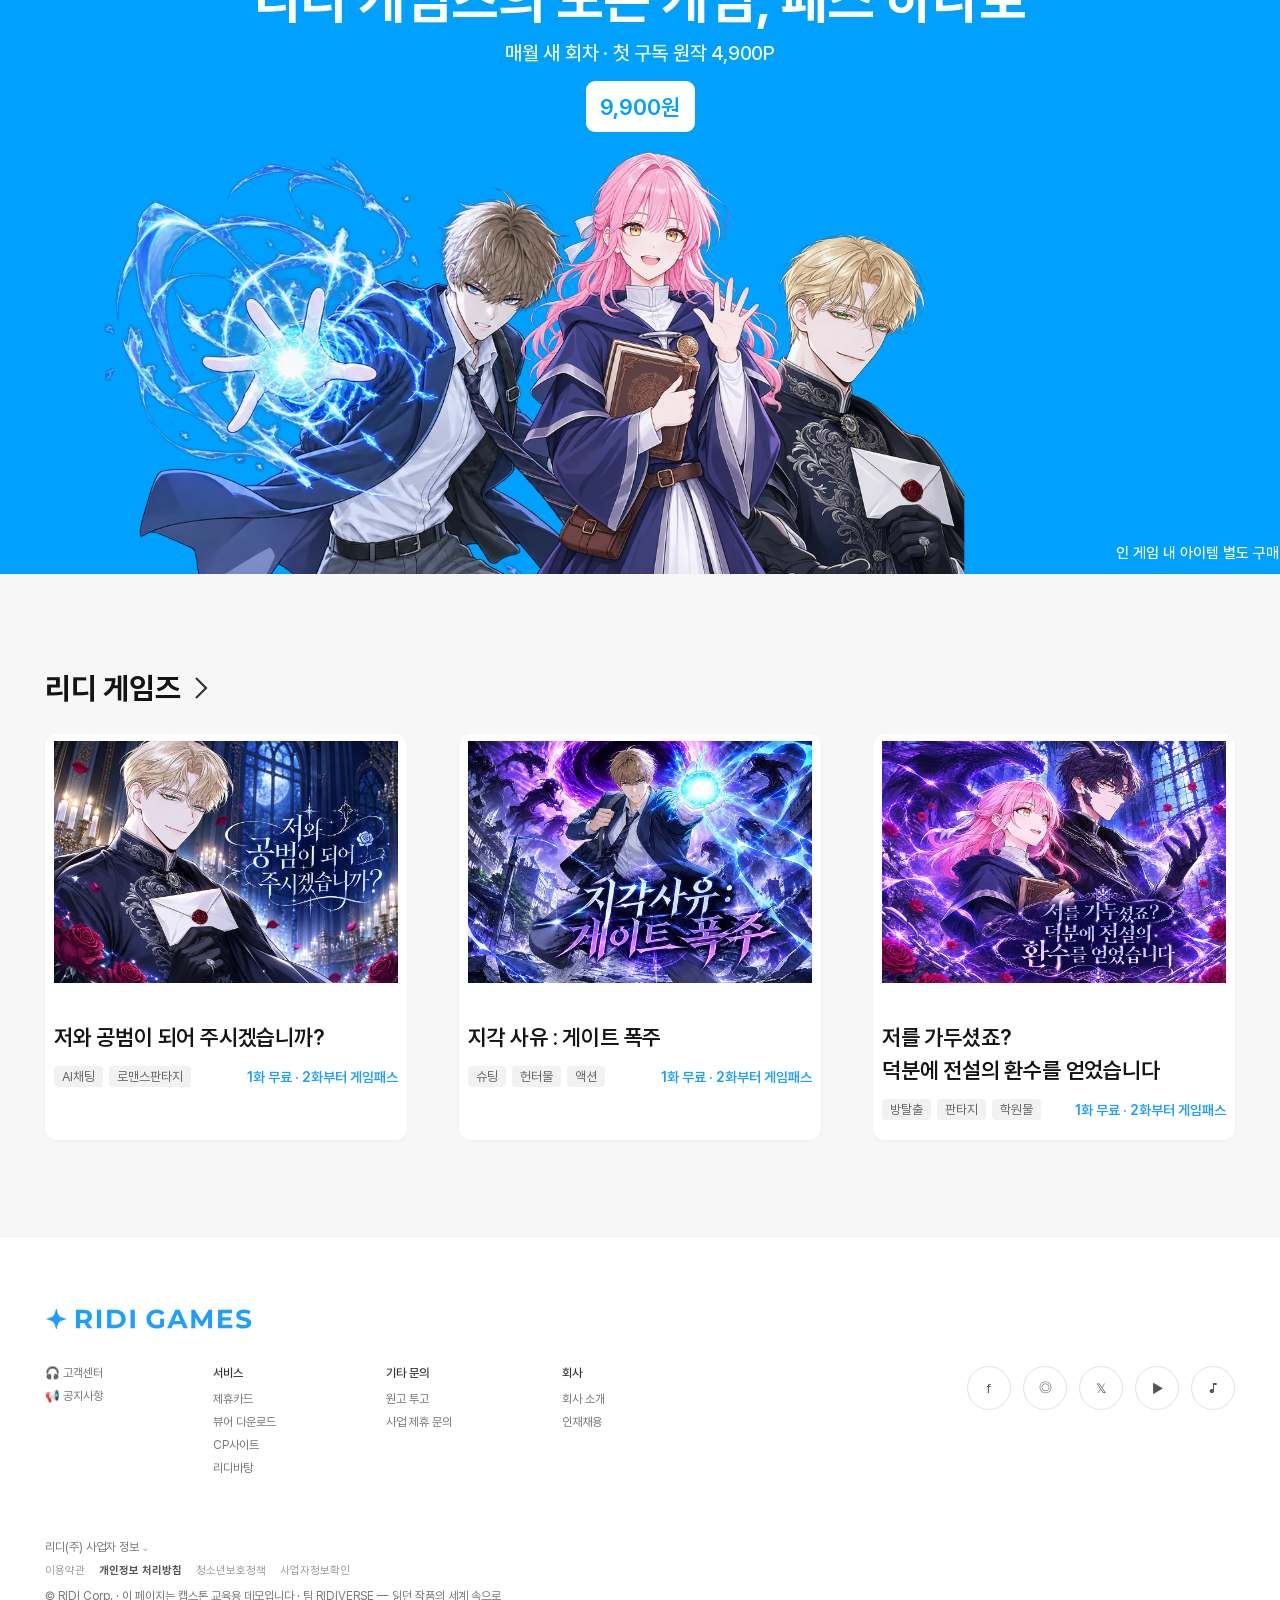
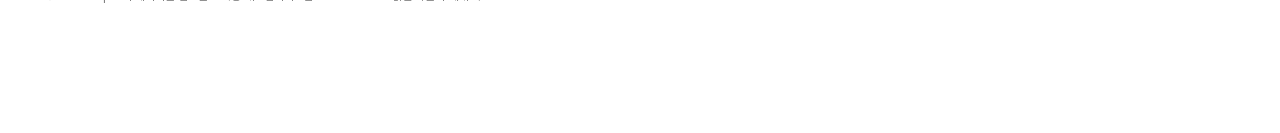
==== commit 1ff388f7: "66차: 메인 게임패스 띠 카피 '리디 게임즈의 모든 게임, 패스 하나로' + '매월 새 회차 · 첫 구독 원작 4,900P' · 리디 게임즈 카드 아래 빈칸(415 고정 → 내용" ====
--- a/index.html
+++ b/index.html
@@ -18,7 +18,7 @@
       <a class="btn-b" href="detail.html?g=escape" data-detail="escape">바로가기</a></div></div>
 </div></section>
 <section class="pass" id="passBand" role="button" aria-label="게임패스 안내">
-  <p class="k"><img src="assets/brand/ridigames_mark_white.svg" alt="">게임패스 30일</p><p class="h">세 게임의 모든 회차가 열려요</p><button class="pill">9,900원</button>
+  <p class="k"><img src="assets/brand/ridigames_mark_white.svg" alt="">게임패스 30일</p><p class="h">리디 게임즈의 모든 게임, 패스 하나로</p><p class="s">매월 새 회차 · 첫 구독 원작 4,900P</p><button class="pill">9,900원</button>
   <div class="art"></div><p class="note">인 게임 내 아이템 별도 구매</p>
 </section>
 <section class="sec3"><div class="wrap">
--- a/assets/css/site.css
+++ b/assets/css/site.css
@@ -241,3 +241,11 @@
 .read .pic .bg{position:absolute;inset:-20px;width:calc(100% + 40px);height:calc(100% + 40px);object-fit:cover;filter:blur(14px) brightness(.85);transform:scale(1.05)}
 .read .pic .fg{position:relative;display:block;width:auto;height:391px;margin:0 auto;object-fit:contain}
 .read .desc{font-family:"RIDIBatang","Pretendard",serif;font-size:20px;line-height:1.5;color:#333;letter-spacing:0}
+
+/* 66차: 게임패스 띠 카피(리디 게임즈의 모든 게임, 패스 하나로) + 작은 글씨 · 리디 게임즈 카드 아래 여백 줄임 */
+.pass .k{padding-top:30px}
+.pass .h{margin-top:6px}
+.pass .s{margin-top:8px;font-size:20px;font-weight:500;opacity:.95;letter-spacing:-.2px}
+.pass .pill{margin-top:16px}
+.cards a{height:auto;padding-bottom:20px}
+.sec3{padding-bottom:96px}
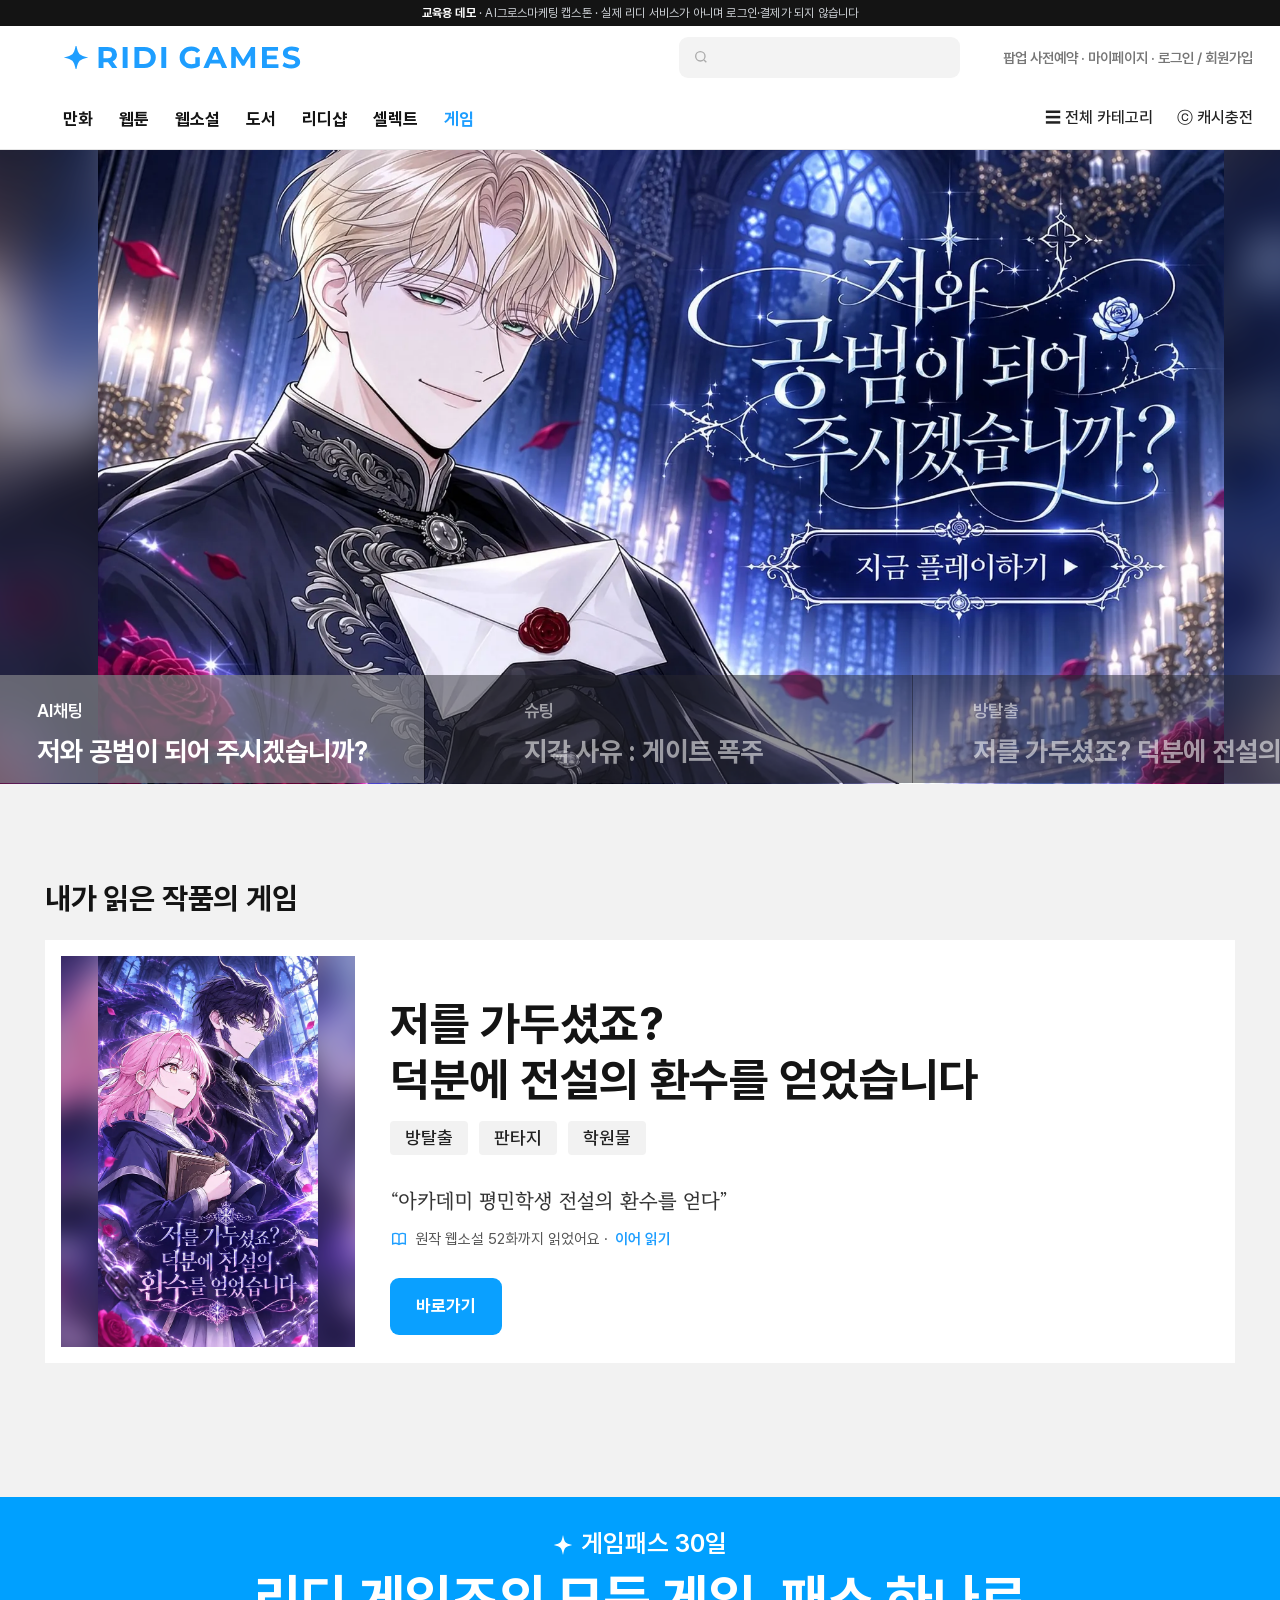
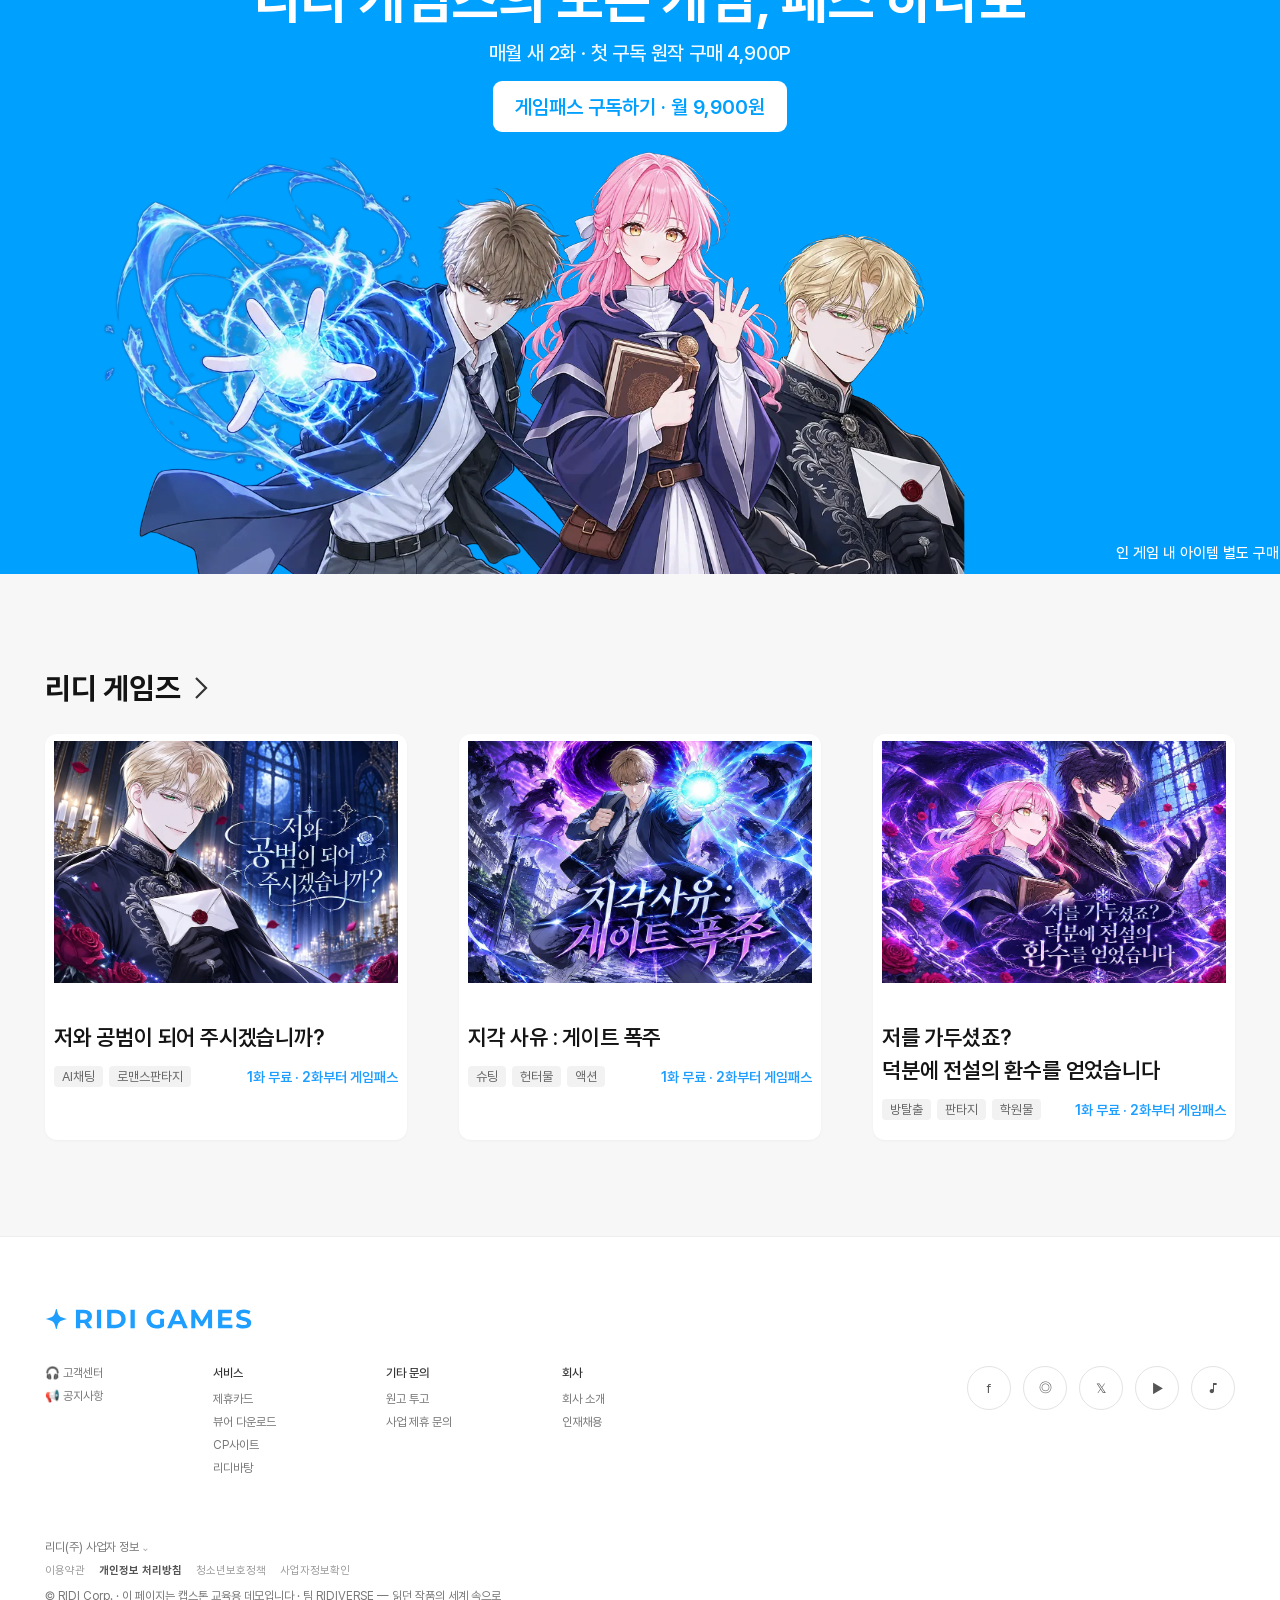
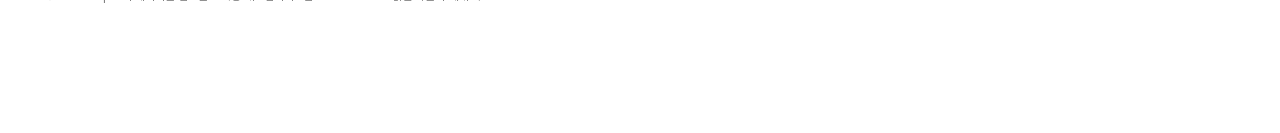
==== commit 9b99c2fa: "67차: 원작 페이지 구현 · 회차 용어 통일 · 상세 플레이 안내 · 반응형 · 이미지 webp - origin.html: 리디 웹소설 작품 페이지 형태(가상 작가·연재 정보·이" ====
--- a/index.html
+++ b/index.html
@@ -1,49 +1,54 @@
 <!doctype html>
-<html lang="ko"><head><meta charset="utf-8"><meta name="viewport" content="width=1240">
+<html lang="ko"><head><meta charset="utf-8"><meta name="viewport" content="width=device-width, initial-scale=1">
 <title>리디 게임즈 (교육용 데모)</title><meta name="robots" content="noindex">
 <link rel="stylesheet" href="assets/fonts/pretendard/pretendard.css">
 <link rel="stylesheet" href="assets/css/site.css"><script src="assets/js/demo.js"></script></head>
 <body>
 <div id="hd"></div>
 <!-- 히어로: 3게임 자동 슬라이드(5초) · 그림은 HERO 배열의 img만 바꾸면 교체됨(1920×760, 가운데 1350px에 그림) -->
+<h1 class="sr-only">리디 게임즈 · 읽던 작품을 게임으로</h1>
 <section class="hero" id="hero" aria-label="추천 게임" aria-roledescription="carousel">
   <div class="hs-track" id="hsTrack"></div>
   <div class="hs-tabs" id="hsTabs" role="tablist"></div>
 </section>
 <section class="sec1"><div class="wrap">
   <h2 class="h2">내가 읽은 작품의 게임</h2>
-  <div class="read"><div class="pic"><img class="bg" src="assets/img/cover_escape_v.jpg" alt="" aria-hidden="true"><img class="fg" src="assets/img/cover_escape_v.jpg" alt="저를 가두셨죠? 덕분에 전설의 환수를 얻었습니다 표지 일러스트"></div>
+  <div class="read"><div class="pic"><img class="bg" src="assets/img/cover_escape_v.webp" alt="" aria-hidden="true" loading="lazy"><img class="fg" src="assets/img/cover_escape_v.webp" loading="lazy" alt="저를 가두셨죠? 덕분에 전설의 환수를 얻었습니다 표지 일러스트"></div>
     <div class="tx"><h3>저를 가두셨죠?<br>덕분에 전설의 환수를 얻었습니다</h3><div class="chips"><span>방탈출</span><span>판타지</span><span>학원물</span></div>
       <p class="desc">“아카데미 평민학생 전설의 환수를 얻다”</p>
+      <p class="rdn"><svg viewBox="0 0 20 20" aria-hidden="true"><path d="M3 4.5C5 3.5 7.5 3.5 10 5c2.5-1.5 5-1.5 7-.5v11c-2-1-4.5-1-7 .5-2.5-1.5-5-1.5-7-.5z" fill="none"/><path d="M10 5v11"/></svg>원작 웹소설 52화까지 읽었어요 · <a href="origin.html?g=escape">이어 읽기</a></p>
       <a class="btn-b" href="detail.html?g=escape" data-detail="escape">바로가기</a></div></div>
 </div></section>
 <section class="pass" id="passBand" role="button" aria-label="게임패스 안내">
-  <p class="k"><img src="assets/brand/ridigames_mark_white.svg" alt="">게임패스 30일</p><p class="h">리디 게임즈의 모든 게임, 패스 하나로</p><p class="s">매월 새 회차 · 첫 구독 원작 4,900P</p><button class="pill">9,900원</button>
+  <p class="k"><img src="assets/brand/ridigames_mark_white.svg" alt="">게임패스 30일</p><p class="h">리디 게임즈의 모든 게임, 패스 하나로</p><p class="s">매월 새 2화 · 첫 구독 원작 구매 4,900P</p><button class="pill">게임패스 구독하기 · 월 9,900원</button>
   <div class="art"></div><p class="note">인 게임 내 아이템 별도 구매</p>
 </section>
 <section class="sec3"><div class="wrap">
   <h2 class="h2">리디 게임즈 <svg width="16" height="26" viewBox="0 0 16 26" fill="none" stroke="#333" stroke-width="2.2" style="margin-left:6px"><path d="M3 3l10 10L3 23"/></svg></h2>
   <div class="cards">
-    <a href="detail.html?g=chat" data-detail="chat"><img src="assets/img/thumb_chat.jpg" alt="저와 공범이 되어 주시겠습니까?"><div class="ci"><p class="t">저와 공범이 되어 주시겠습니까?</p><div class="row"><div class="tg"><span>AI채팅</span><span>로맨스판타지</span></div><p class="f">1화 무료 · 2화부터 게임패스</p></div></div></a>
-    <a href="detail.html?g=shoot" data-detail="shoot"><img src="assets/img/thumb_shoot.jpg" alt="지각 사유 : 게이트 폭주"><div class="ci"><p class="t">지각 사유 : 게이트 폭주</p><div class="row"><div class="tg"><span>슈팅</span><span>헌터물</span><span>액션</span></div><p class="f">1화 무료 · 2화부터 게임패스</p></div></div></a>
-    <a href="detail.html?g=escape" data-detail="escape"><img src="assets/img/thumb_escape.jpg" alt="저를 가두셨죠?"><div class="ci"><p class="t">저를 가두셨죠?<br>덕분에 전설의 환수를 얻었습니다</p><div class="row"><div class="tg"><span>방탈출</span><span>판타지</span><span>학원물</span></div><p class="f">1화 무료 · 2화부터 게임패스</p></div></div></a>
+    <a href="detail.html?g=chat" data-detail="chat"><img loading="lazy" src="assets/img/thumb_chat.webp" alt="저와 공범이 되어 주시겠습니까?"><div class="ci"><p class="t">저와 공범이 되어 주시겠습니까?</p><div class="row"><div class="tg"><span>AI채팅</span><span>로맨스판타지</span></div><p class="f">1화 무료 · 2화부터 게임패스</p></div></div></a>
+    <a href="detail.html?g=shoot" data-detail="shoot"><img loading="lazy" src="assets/img/thumb_shoot.webp" alt="지각 사유 : 게이트 폭주"><div class="ci"><p class="t">지각 사유 : 게이트 폭주</p><div class="row"><div class="tg"><span>슈팅</span><span>헌터물</span><span>액션</span></div><p class="f">1화 무료 · 2화부터 게임패스</p></div></div></a>
+    <a href="detail.html?g=escape" data-detail="escape"><img loading="lazy" src="assets/img/thumb_escape.webp" alt="저를 가두셨죠?"><div class="ci"><p class="t">저를 가두셨죠?<br>덕분에 전설의 환수를 얻었습니다</p><div class="row"><div class="tg"><span>방탈출</span><span>판타지</span><span>학원물</span></div><p class="f">1화 무료 · 2화부터 게임패스</p></div></div></a>
   </div>
 </div></section>
 <script>
 /* 히어로 슬라이드 — 민지 배너가 오면 img 경로만 바꾸면 됨 */
 var HERO = [  /* img: 16:9 배너(66차 업스케일본 2252×1267, 비율만 맞으면 크기 무관) · play: 그림 안 "지금 플레이하기" 자리 [x, y, 너비, 높이] (원본 1672 기준 px) */
-  { g: 'chat',   img: 'assets/img/hero_chat.jpg',   label: 'AI채팅', title: '저와 공범이 되어 주시겠습니까?', play: [1030, 560, 500, 100] },
-  { g: 'shoot',  img: 'assets/img/hero_shoot.jpg',  label: '슈팅',   title: '지각 사유 : 게이트 폭주', play: [945, 510, 605, 120] },
-  { g: 'escape', img: 'assets/img/hero_escape.jpg', label: '방탈출', title: '저를 가두셨죠? 덕분에 전설의 환수를 얻었습니다', play: [1000, 605, 530, 100] }
+  { g: 'chat',   img: 'assets/img/hero_chat.webp',   label: 'AI채팅', title: '저와 공범이 되어 주시겠습니까?', play: [1030, 560, 500, 100] },
+  { g: 'shoot',  img: 'assets/img/hero_shoot.webp',  label: '슈팅',   title: '지각 사유 : 게이트 폭주', play: [945, 510, 605, 120] },
+  { g: 'escape', img: 'assets/img/hero_escape.webp', label: '방탈출', title: '저를 가두셨죠? 덕분에 전설의 환수를 얻었습니다', play: [1000, 605, 530, 100] }
 ];
 (function () {
-  var K = 1126 / 1672;  /* 가운데 그림 폭 1126px(높이 634) */
-  function pr(p) { return 'left:calc(50% - 542px + ' + Math.round(p[0] * K) + 'px);top:' + Math.round(p[1] * K) + 'px;width:' + Math.round(p[2] * K) + 'px;height:' + Math.round(p[3] * K) + 'px'; }
+  /* 67차: 버튼 자리를 그림 기준 %로 — 화면이 좁아져 그림이 줄어도 버튼이 따라감(원본 1672×941.4 기준) */
+  var W0 = 1672, H0 = 1672 * 634 / 1126;
+  function pc(v, b) { return (v / b * 100).toFixed(3) + '%'; }
+  function pr(p) { return 'left:' + pc(p[0], W0) + ';top:' + pc(p[1], H0) + ';width:' + pc(p[2], W0) + ';height:' + pc(p[3], H0); }
   var tr = document.getElementById('hsTrack'), tb = document.getElementById('hsTabs'), cur = 0, timer = null, DELAY = 5000;
   tr.innerHTML = HERO.map(function (h, i) {
-    return '<div class="hs-slide" aria-hidden="' + (i ? 'true' : 'false') + '"><div class="hs-bg" style="background-image:url(' + h.img + ')"></div><div class="hs-img" style="background-image:url(' + h.img + ')"></div>' +
+    return '<div class="hs-slide" aria-hidden="' + (i ? 'true' : 'false') + '"><div class="hs-bg" style="background-image:url(' + h.img + ')"></div>' +
+      '<div class="hs-frame"><div class="hs-img" style="background-image:url(' + h.img + ')"></div>' +
       '<a class="hs-link" href="detail.html?g=' + h.g + '" data-detail="' + h.g + '" aria-label="' + h.title + ' 상세"></a>' +
-      '<a class="hs-play" style="' + pr(h.play) + '" href="' + RD.GAMES[h.g].real + '" data-play="' + h.g + '" aria-label="' + h.title + ' 지금 플레이하기"></a></div>';
+      '<a class="hs-play" style="' + pr(h.play) + '" href="' + RD.GAMES[h.g].real + '" data-play="' + h.g + '" aria-label="' + h.title + ' 지금 플레이하기"></a></div></div>';
   }).join('');
   tb.innerHTML = HERO.map(function (h, i) {
     return '<button class="hs-t' + (i ? '' : ' on') + '" role="tab" aria-selected="' + (i ? 'false' : 'true') + '" data-i="' + i + '"><small>' + h.label + '</small><b>' + h.title + '</b><i class="bar"></i></button>';
--- a/assets/css/site.css
+++ b/assets/css/site.css
@@ -38,7 +38,7 @@
 .pass .k{padding-top:44px;font-size:23px;font-weight:500}
 .pass .h{font-size:50px;font-weight:700;margin-top:10px;letter-spacing:-.5px}
 .pass .pill{display:inline-block;margin-top:20px;background:#fff;color:var(--b);border-radius:8px;font-size:22px;font-weight:700;padding:8px 18px;border:0}
-.pass .art{position:absolute;left:calc(50% - 530px);bottom:0;width:860px;height:393px;background:url(../img/pass_band_art.png) left bottom/860px 393px no-repeat}
+.pass .art{position:absolute;left:calc(50% - 530px);bottom:0;width:860px;height:393px;background:url(../img/pass_band_art.webp) left bottom/860px 393px no-repeat}
 .pass .note{position:absolute;right:25px;bottom:18px;font-size:15px;opacity:.95}
 /* 리디 게임 */
 .sec3{background:var(--g2);padding:96px 0 200px}
@@ -194,7 +194,7 @@
 .pass .k{padding-top:41px;font-size:25px;font-weight:600;line-height:1.3}
 .pass .h{font-size:54px;font-weight:700;margin-top:9px;letter-spacing:-.3px;line-height:1.25}
 .pass .pill{margin-top:19px;font-size:22px;font-weight:600;padding:0;width:109px;height:51px;display:inline-flex;align-items:center;justify-content:center;border-radius:9px;color:#00A0FF}
-.pass .art{left:calc(50% - 537px);width:853px;height:423px;background:url(../img/pass_band_art.png) left bottom/853px 423px no-repeat}
+.pass .art{left:calc(50% - 537px);width:853px;height:423px;background:url(../img/pass_band_art.webp) left bottom/853px 423px no-repeat}
 .pass .note{right:1px;bottom:12px;font-size:15px;font-weight:500;opacity:1}
 /* 리디 게임 카드 — 세 칸 같은 크기 */
 .cards{grid-template-columns:repeat(3,minmax(0,1fr));gap:52px}
@@ -227,7 +227,7 @@
 .hs-link{width:1126px;margin-left:-563px}
 .hs-play{border-radius:14px}
 /* 패스 띠: 캐릭터 원본 3장 합성(목업 위치 대조) */
-.pass .art{left:calc(50% - 550px);width:883px;height:449px;background:url(../img/pass_band_art.png) left bottom/883px 449px no-repeat}
+.pass .art{left:calc(50% - 550px);width:883px;height:449px;background:url(../img/pass_band_art.webp) left bottom/883px 449px no-repeat}
 .hs-img,.hs-link{margin-left:-542px}
 /* 65차 4차: 타이틀 일러스트 원본 */
 .read img{object-position:center 47%}
@@ -249,3 +249,200 @@
 .pass .pill{margin-top:16px}
 .cards a{height:auto;padding-bottom:20px}
 .sec3{padding-bottom:96px}
+
+/* ===== 67차(11/17): 원작 페이지 · 상세 '이렇게 플레이해요' · 문구 정리 · 좁은 화면(반응형) ===== */
+.sr-only{position:absolute;width:1px;height:1px;padding:0;margin:-1px;overflow:hidden;clip:rect(0,0,0,0);white-space:nowrap;border:0}
+/* 히어로: 그림과 버튼을 한 틀(.hs-frame)에 넣어 함께 줄어들게 */
+.hs-frame{position:absolute;left:50%;top:0;width:1126px;height:634px;margin-left:-542px}
+.hs-frame .hs-img{position:absolute;inset:0;left:0;width:100%;height:100%;margin:0;background-size:100% 100%;background-position:center}
+.hs-frame .hs-link{position:absolute;left:0;top:0;width:100%;height:82.8%;margin:0}
+.hs-frame .hs-play{position:absolute}
+/* 내가 읽은 작품: 원작 읽은 근거 한 줄 */
+.read .rdn{display:flex;align-items:center;gap:7px;margin-top:14px;font-size:15px;color:#555}
+.read .rdn svg{width:18px;height:18px;stroke:var(--b);stroke-width:1.6;flex:none}
+.read .rdn a{color:var(--b);font-weight:600}
+/* 패스 띠 버튼: 동사 있는 글자 */
+.pass .pill{width:auto;padding:0 22px;font-size:20px}
+/* 상세: 버튼 글자 길이에 맞춤 · 잠긴 회차 = 게임패스 자물쇠 */
+.dt-top .bt .btn-b{width:auto;padding:0 22px}
+.stg .bd{width:auto;min-width:60px;padding:0 10px;gap:4px}
+.stg .bd.pay svg{width:13px;height:13px;fill:#fff;stroke:#fff;stroke-width:1.4}
+.stg .bd.pay{font-weight:700}
+/* 상세: 이렇게 플레이해요 */
+.dt-how h2{margin-top:110px}
+.how{display:flex;gap:40px;align-items:flex-start;background:#F6F8FB;border-radius:14px;padding:28px}
+.how img{width:220px;aspect-ratio:9/16;object-fit:cover;border-radius:12px;flex:none;box-shadow:0 6px 18px rgba(0,0,0,.12);background:#111}
+.how .hw{flex:1;padding-top:4px}
+.how dl{display:grid;grid-template-columns:72px 1fr;gap:10px 12px;font-size:17px}
+.how dt{color:#888}.how dd{font-weight:700}
+.how ol{margin-top:22px;padding-left:22px;font-size:17px;line-height:1.7;color:#333}.how li{margin-bottom:6px}
+.how .ex{margin-top:14px;font-size:13px;color:#999}
+/* 원작 페이지 */
+.btn-w2{display:inline-flex;align-items:center;justify-content:center;height:56px;padding:0 22px;border:1.5px solid #ddd;border-radius:8px;background:#fff;font-size:15px;font-weight:700;color:#333}
+.og-top{display:flex;gap:40px}
+.og-cv{width:300px;flex:none}
+.og-cv img{width:100%;aspect-ratio:2/3;object-fit:cover;border-radius:6px;box-shadow:0 10px 30px rgba(0,0,0,.15);display:block}
+.og-in{flex:1;min-width:0}
+.og-cat{display:flex;align-items:center;gap:10px}
+.og-cat .on{font-size:14px;font-weight:700;color:var(--b);background:#E6F4FF;border-radius:4px;padding:4px 10px}
+.og-wt{border:1px solid #ddd;background:#fff;border-radius:4px;padding:4px 10px;font-size:14px;color:#666}
+.og-in h1{font-family:"RIDIBatang","Pretendard",serif;font-size:38px;font-weight:700;line-height:1.35;margin-top:14px}
+.og-au{margin-top:14px;font-size:17px;color:#555;display:flex;align-items:center;gap:10px}.og-au b{color:#141414}
+.og-au .sep{width:1px;height:13px;background:#ccc}
+.og-rt{margin-top:10px;font-size:17px;display:flex;align-items:center;gap:5px}.og-rt .star{color:#E5484D}.og-rt .ct{color:#999;font-size:14px}
+.og-meta{margin-top:6px;font-size:15px;color:#777}
+.og-badge{display:flex;flex-wrap:wrap;gap:8px;margin-top:16px}
+.og-badge span{font-size:13px;font-weight:600;border-radius:4px;padding:4px 10px;background:#f2f2f2;color:#444}
+.og-badge .gm{background:var(--b);color:#fff}
+.og-bt{display:flex;gap:12px;margin-top:24px}
+.og-ex{margin-top:12px;font-size:12px;color:#aaa}
+.og-game{margin-top:48px;display:flex;align-items:center;gap:24px;border:1.5px solid #CFE6FF;background:linear-gradient(90deg,#F2F9FF,#fff);border-radius:16px;padding:18px 22px}
+.og-game .th{width:176px;aspect-ratio:4/3;object-fit:cover;border-radius:10px;flex:none}
+.og-game .tx{flex:1;min-width:0}
+.og-game .k{display:flex;align-items:center;gap:6px;font-size:14px;font-weight:700;color:var(--b)}.og-game .k img{width:16px;height:16px}
+.og-game .t{font-size:22px;font-weight:700;margin-top:6px;line-height:1.35}
+.og-game .s{font-size:15px;color:#666;margin-top:6px}
+.og-game .bt{display:flex;flex-direction:column;gap:8px;flex:none}
+.og-game .bt .btn-b,.og-game .bt .btn-w2{height:48px}
+.og-gift{display:flex;align-items:center;gap:16px;width:100%;margin-top:16px;border:0;background:#FFF6DA;border-radius:12px;padding:14px 20px;text-align:left;font-family:inherit}
+.og-gift b{font-size:22px;font-weight:900;white-space:nowrap}.og-gift span{flex:1;font-size:15px;color:#4B5563;line-height:1.5}.og-gift i{font-style:normal;font-size:14px;font-weight:700;color:#8a6a10;white-space:nowrap}
+.og-sec h2{font-size:26px;font-weight:700;margin:64px 0 18px}.og-sec h2 small{font-size:14px;color:#999;font-weight:500;margin-left:8px}
+.og-intro p{font-size:17px;line-height:1.85;color:#333}.og-intro p+p{margin-top:8px}
+.og-eps{list-style:none;border-top:1px solid #ddd}
+.og-eps li{display:flex;align-items:center;gap:14px;height:58px;border-bottom:1px solid #eee;font-size:16px}
+.og-eps .no{width:48px;color:#888;flex:none}.og-eps .et{flex:1;font-weight:600;min-width:0;overflow:hidden;text-overflow:ellipsis;white-space:nowrap}
+.og-eps .pr{font-size:14px;color:#666;flex:none}.og-eps .pr.free{color:var(--b);font-weight:700}
+.og-eps .rd{flex:none;border:1px solid #ddd;background:#fff;border-radius:5px;height:32px;padding:0 14px;font-size:13px;color:#555}
+.og-more{display:block;width:100%;margin-top:16px;height:52px;border:1px solid #ccc;border-radius:6px;background:#fff;font-size:15px}
+.og-sec .kw span{font-size:15px;padding:5px 14px}
+
+/* ---- 좁은 화면 (1239px 이하) : 1240 고정 해제 ---- */
+@media (max-width:1239px){
+  body{min-width:0}
+  .wrap{width:auto;max-width:var(--w);margin:0 auto;padding:0 24px}
+  .hd .wrap{left:0}
+  .search{width:200px}
+  .hd .sr{gap:20px}
+  .nav{gap:18px;font-size:15px}
+  .hd .rt{display:none}
+  .ft .cols{flex-wrap:wrap;gap:28px 48px}
+  .ft .sns{margin-left:0}
+  /* 히어로: 그림이 화면 폭에 맞게 줄고 탭은 그림 아래로 */
+  .hero,.hs-slide{height:auto}
+  .hs-track{position:relative}
+  .hs-slide{overflow:hidden}
+  .hs-frame{position:relative;left:auto;margin:0 auto;width:min(100%,1126px);height:auto;aspect-ratio:1126/634}
+  .hs-tabs{position:relative;left:auto;top:auto;width:100%;height:auto}
+  .hs-t{height:auto;padding:14px 16px!important}
+  .hs-t small{font-size:12px}.hs-t b{font-size:16px;margin-top:6px;padding-right:0}
+  /* 내가 읽은 작품 */
+  .read{height:auto}
+  .read h3{font-size:34px;line-height:1.35}
+  /* 패스 띠 */
+  .pass{height:auto;padding-bottom:0}
+  .pass .h{font-size:40px}
+  .pass .art{position:relative;left:auto;margin:28px auto 0;width:min(883px,100%);height:auto;aspect-ratio:883/449;background-size:100% auto}
+  .pass .note{position:static;padding:10px 0 14px}
+  .cards{gap:24px}
+  /* 상세 */
+  .dt-top{margin-left:0;gap:28px}
+  .dt-top .cv{width:300px;height:450px}
+  .dt-top h1{font-size:36px}
+  .dt-sec,.rv{margin:0}.notice{margin:60px 0 0}
+  /* 1화 끝·패스 안내 */
+  .ep .in{width:auto;padding:60px 24px 80px;grid-template-columns:1fr 400px;gap:40px}
+}
+/* ---- 폰 (760px 이하) ---- */
+@media (max-width:760px){
+  .demo-bar{font-size:11px;padding:6px 12px;line-height:1.4}
+  .wrap{padding:0 16px}
+  .hd .r1{height:54px}
+  .search{display:none}
+  .hd .lg{font-size:12px}
+  .hd .r2{height:48px;overflow-x:auto;scrollbar-width:none}
+  .hd .r2::-webkit-scrollbar{display:none}
+  .nav{gap:16px;font-size:15px;white-space:nowrap}
+  .hs-t{padding:10px 12px!important}
+  .hs-t b{font-size:13px;white-space:normal;line-height:1.3;display:-webkit-box;-webkit-line-clamp:2;-webkit-box-orient:vertical}
+  .h2{font-size:22px;margin-bottom:16px}
+  .sec1{padding:48px 0 56px}
+  .read{flex-direction:column;gap:16px;padding:14px}
+  .read .pic{width:100%;height:auto;aspect-ratio:3/4}
+  .read .pic .fg{height:100%}
+  .read .tx{padding-top:0}
+  .read h3{font-size:24px}
+  .chips span{font-size:14px;padding:5px 11px}
+  .read .desc{font-size:17px;margin-top:18px}
+  .read .btn-b{margin-top:20px;width:auto;height:50px;padding:0 22px;font-size:15px}
+  .pass .k{font-size:16px;padding-top:28px}
+  .pass .h{font-size:26px;padding:0 16px}
+  .pass .s{font-size:14px;padding:0 16px}
+  .pass .pill{font-size:16px;height:46px;padding:0 18px}
+  .pass .note{font-size:12px}
+  .sec3{padding:48px 0 56px}
+  .cards{grid-template-columns:1fr;gap:16px}
+  .cards img{height:auto;aspect-ratio:4/3}
+  .cards .ci{padding-top:16px}
+  .cards .ci .t{font-size:18px;line-height:1.4}
+  .cards .ci .row{flex-wrap:wrap}
+  .cards .ci .row .f{margin-left:0}
+  .ft{padding:44px 0 64px}
+  .ft .cols{gap:22px 36px}
+  /* 상세 */
+  .dt-top{flex-direction:column;padding-top:24px;gap:20px}
+  .dt-top .cv{width:min(260px,70%);height:auto;aspect-ratio:2/3;margin:0 auto}
+  .dt-top h1{font-size:28px}
+  .dt-top .ds{font-size:15px}
+  .dt-top .ds br{display:none}
+  .dt-top .bt .btn-b,.btn-w{height:50px}
+  .info a{font-size:14px;height:auto;min-height:50px;padding:8px 0}
+  .info em{flex:none;margin-right:14px;width:52px;font-size:12px}
+  .dt-sec h2,.dt-how h2{font-size:24px;margin:56px 0 16px}
+  .how{flex-direction:column;align-items:center;gap:20px;padding:20px}
+  .how img{width:min(220px,70%)}
+  .how dl,.how ol{font-size:15px}
+  .stg a,.stg div{font-size:15px;gap:10px}
+  .notice{font-size:15px;padding:20px;margin-top:36px}
+  .kw{gap:10px}.kw span{font-size:14px;padding:5px 12px}
+  .rv h2{font-size:24px!important;margin-top:56px!important}
+  .rv .sc b{font-size:56px}.rv .big{font-size:40px}
+  .rv .box{height:150px;font-size:14px}
+  .rv .tabs span{height:56px;font-size:15px}
+  .rv .sort{flex-wrap:wrap;gap:8px}.rv .sort span{font-size:13px;padding:7px 12px}
+  .rv .one .act{position:static;margin-top:12px}
+  .rv .more{height:56px;font-size:15px}
+  /* 1화 끝·패스 안내 */
+  .ep .in{grid-template-columns:1fr;padding:32px 16px 48px;gap:24px}
+  .ep .bub p{font-size:20px}
+  .ep .cta{padding:24px 20px}
+  .ep .cta h3{font-size:22px}
+  .ep .g3{flex-wrap:wrap}
+  /* 결제 시트 */
+  .sheet{width:calc(100% - 24px)}
+  /* 원작 페이지 */
+
+  .og-top{flex-direction:column;gap:22px}
+  .og-cv{width:min(220px,62%);margin:0 auto}
+  .og-in h1{font-size:28px}
+  .og-bt{flex-wrap:wrap}.og-bt .btn-b,.og-bt .btn-w2{flex:1;height:50px}
+  .og-game{flex-direction:column;align-items:stretch;gap:14px;padding:16px}
+  .og-game .th{width:100%}
+  .og-game .t{font-size:19px}
+  .og-game .bt{flex-direction:row}.og-game .bt a{flex:1}
+  .og-gift{flex-wrap:wrap;gap:6px 12px}.og-gift span{flex-basis:100%;order:3;font-size:14px}
+  .og-sec h2{font-size:22px;margin-top:44px}
+  .og-intro p{font-size:16px}
+  .og-eps li{font-size:15px;gap:10px}.og-eps .no{width:38px}
+}
+/* 67차 보정: 폰 머리줄 · 원작 페이지 좌우 여백 · 가격 줄바꿈 */
+.og-pg{padding-top:56px;padding-bottom:120px}
+.ep .pr{flex-wrap:wrap}.ep .pr b{white-space:nowrap}
+@media (max-width:1239px){.og-pg{padding-left:24px;padding-right:24px}}
+@media (max-width:760px){
+  .logo img{height:18px}
+  .hd .lg{font-size:12px;white-space:nowrap}
+  .hd .lg .lgn{display:none}
+  .og-pg{padding:24px 16px 64px}
+}
+@media (max-width:1239px){.cards .ci .row{flex-wrap:wrap}.cards .ci .row .f{margin-left:0}}
+@media (max-width:359px){.logo img{height:15px}.hd .lg{font-size:11px}.wrap{padding:0 12px}}
